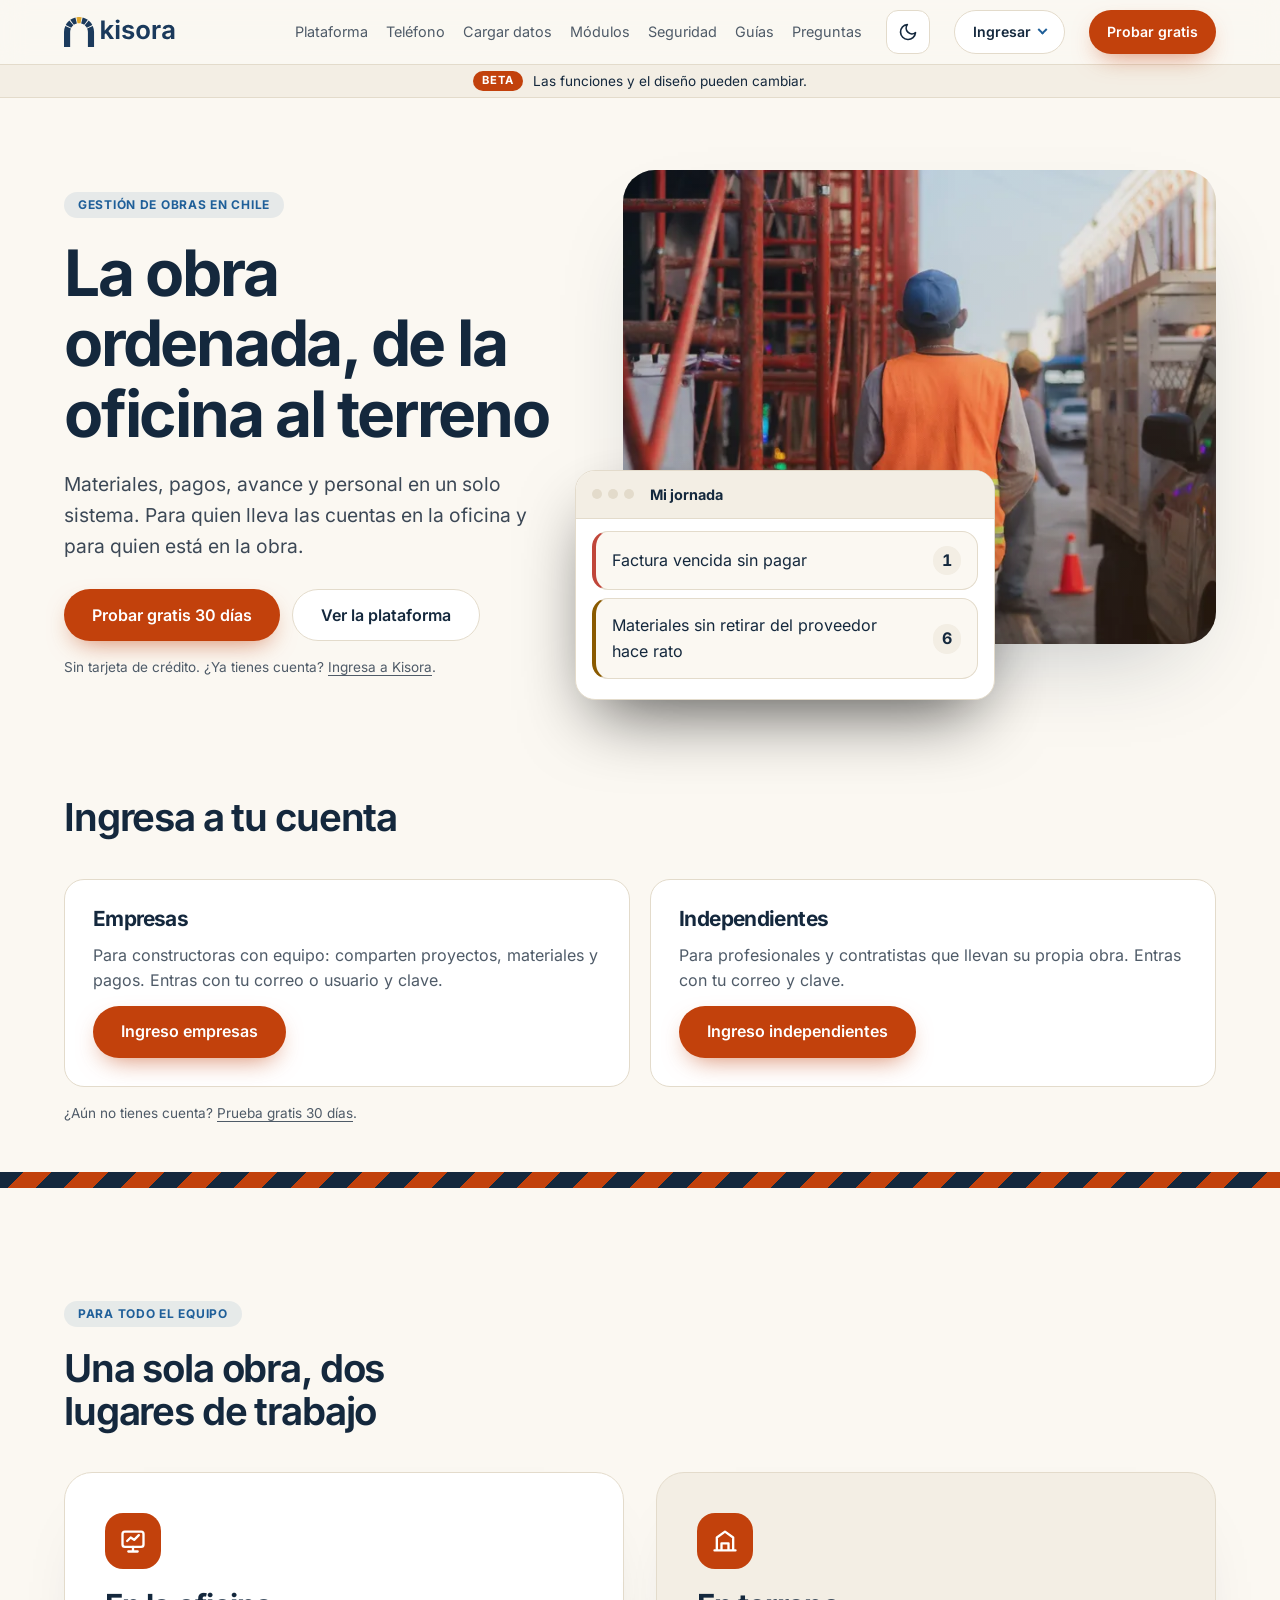
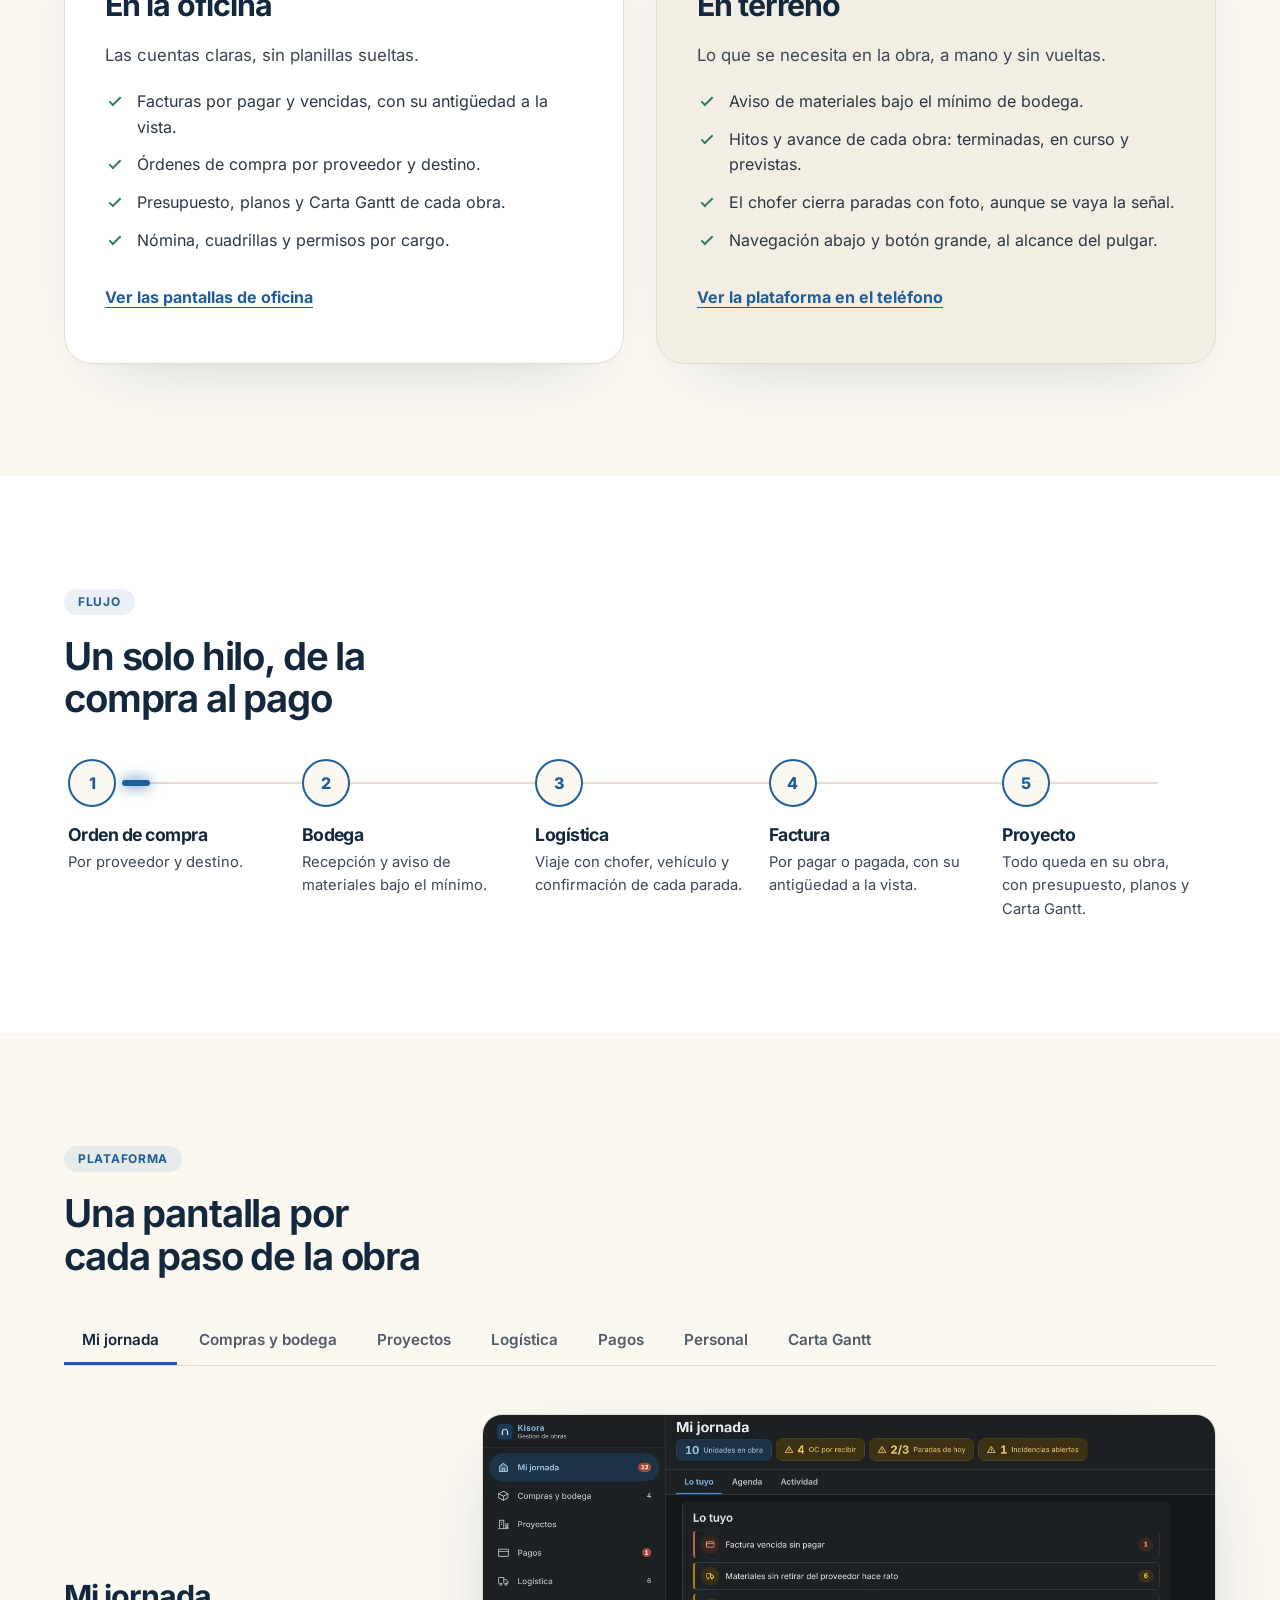
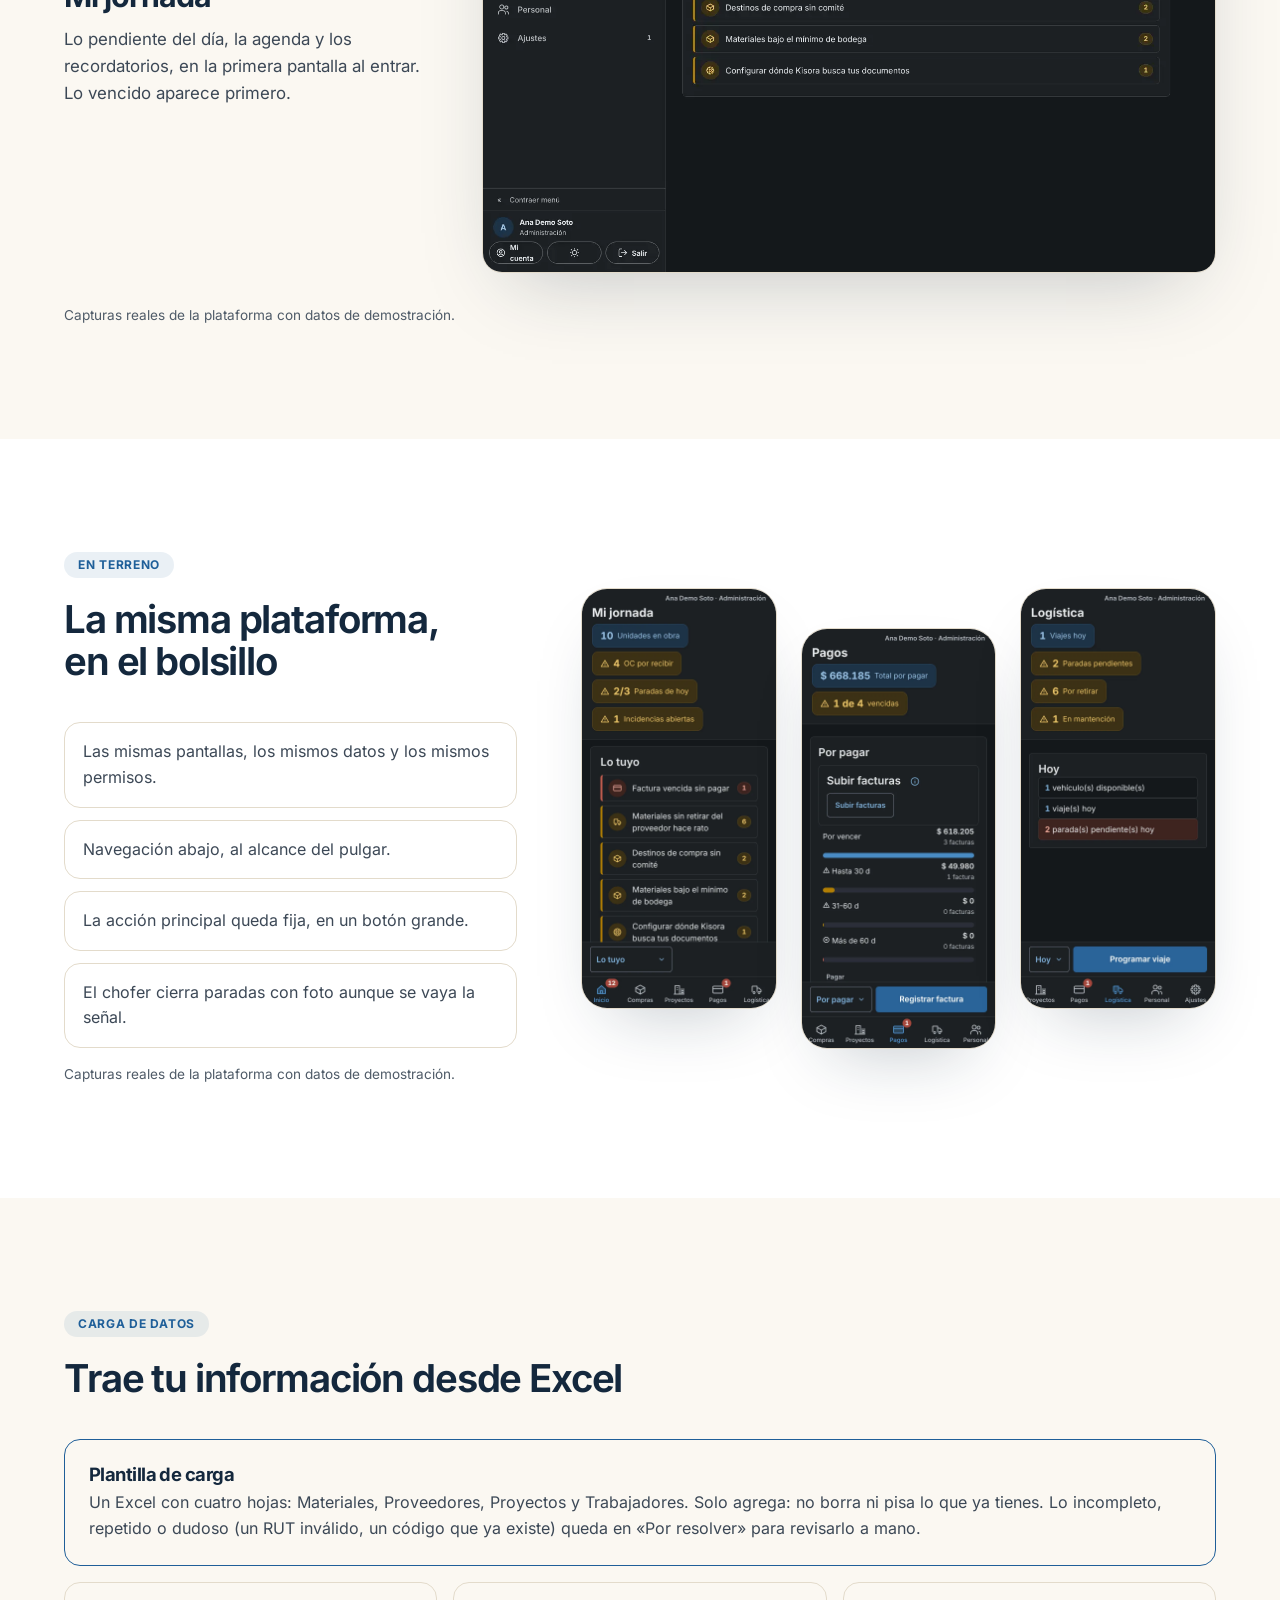
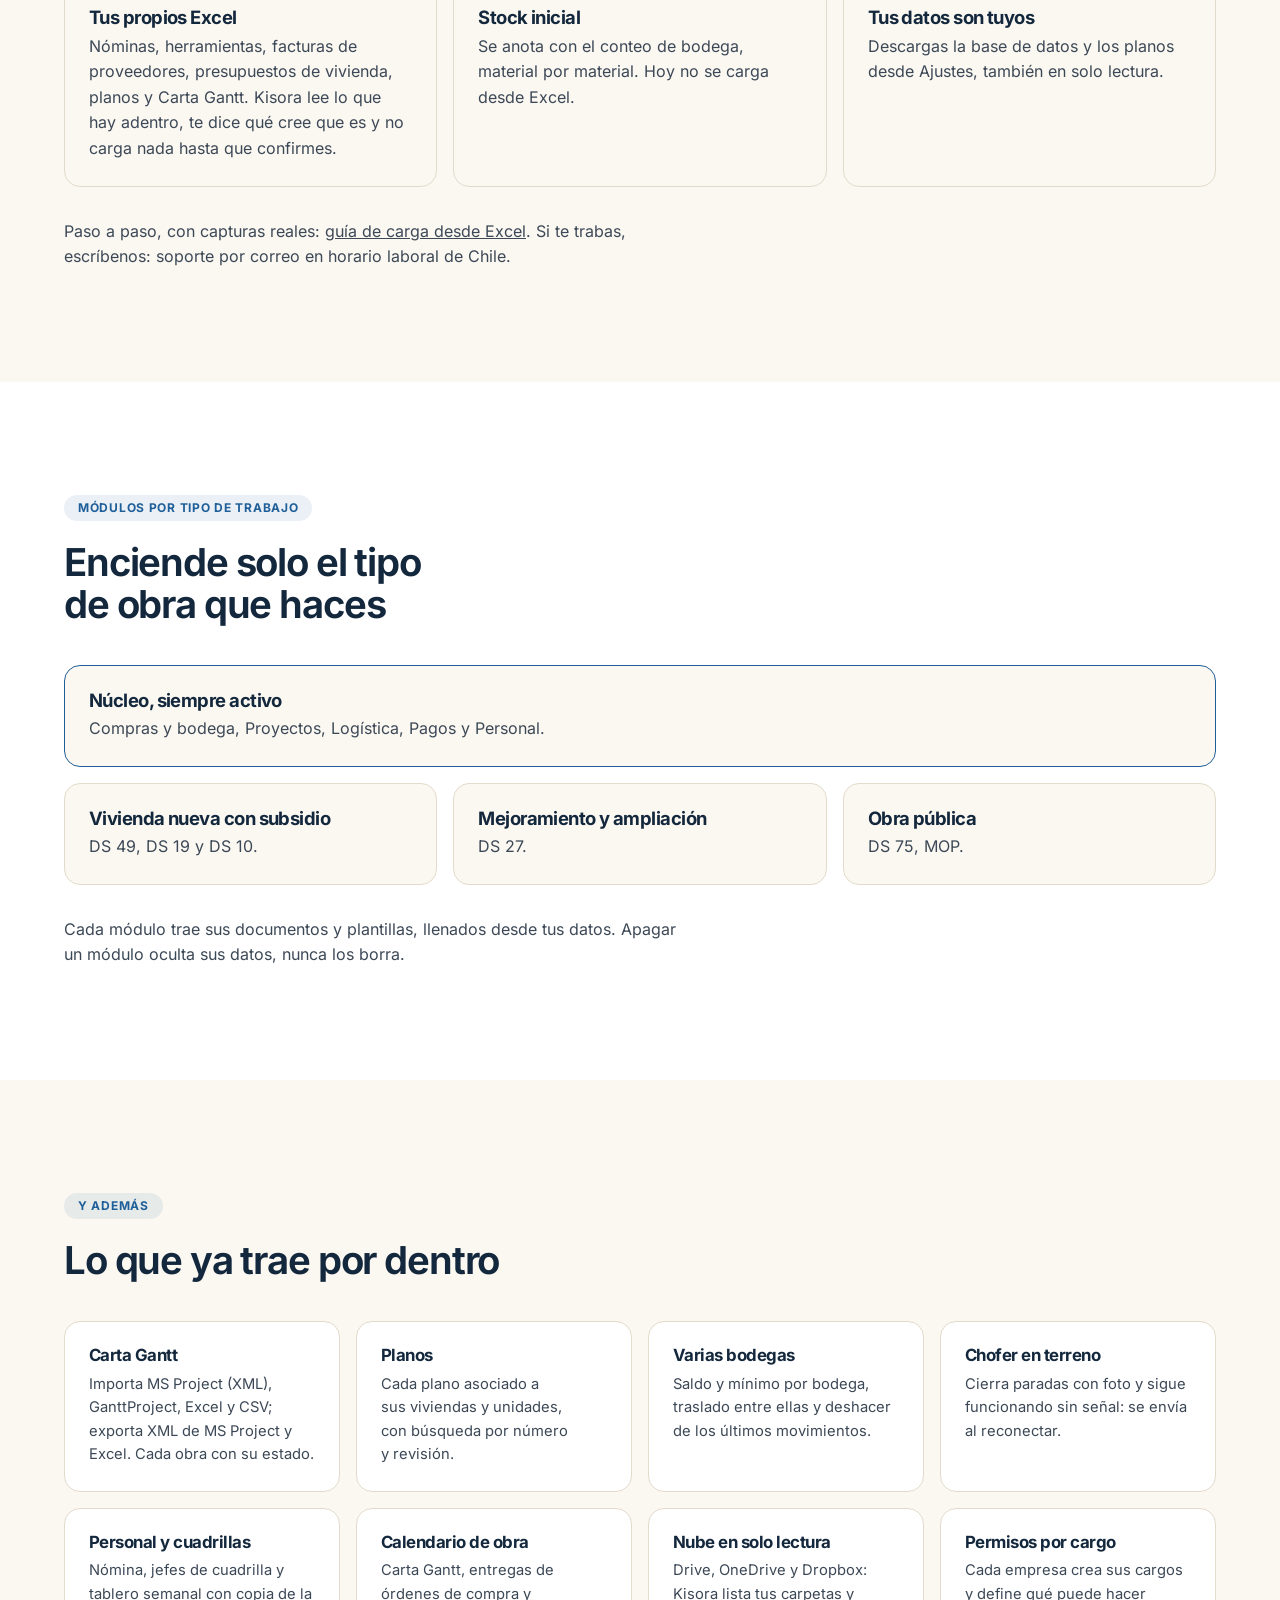
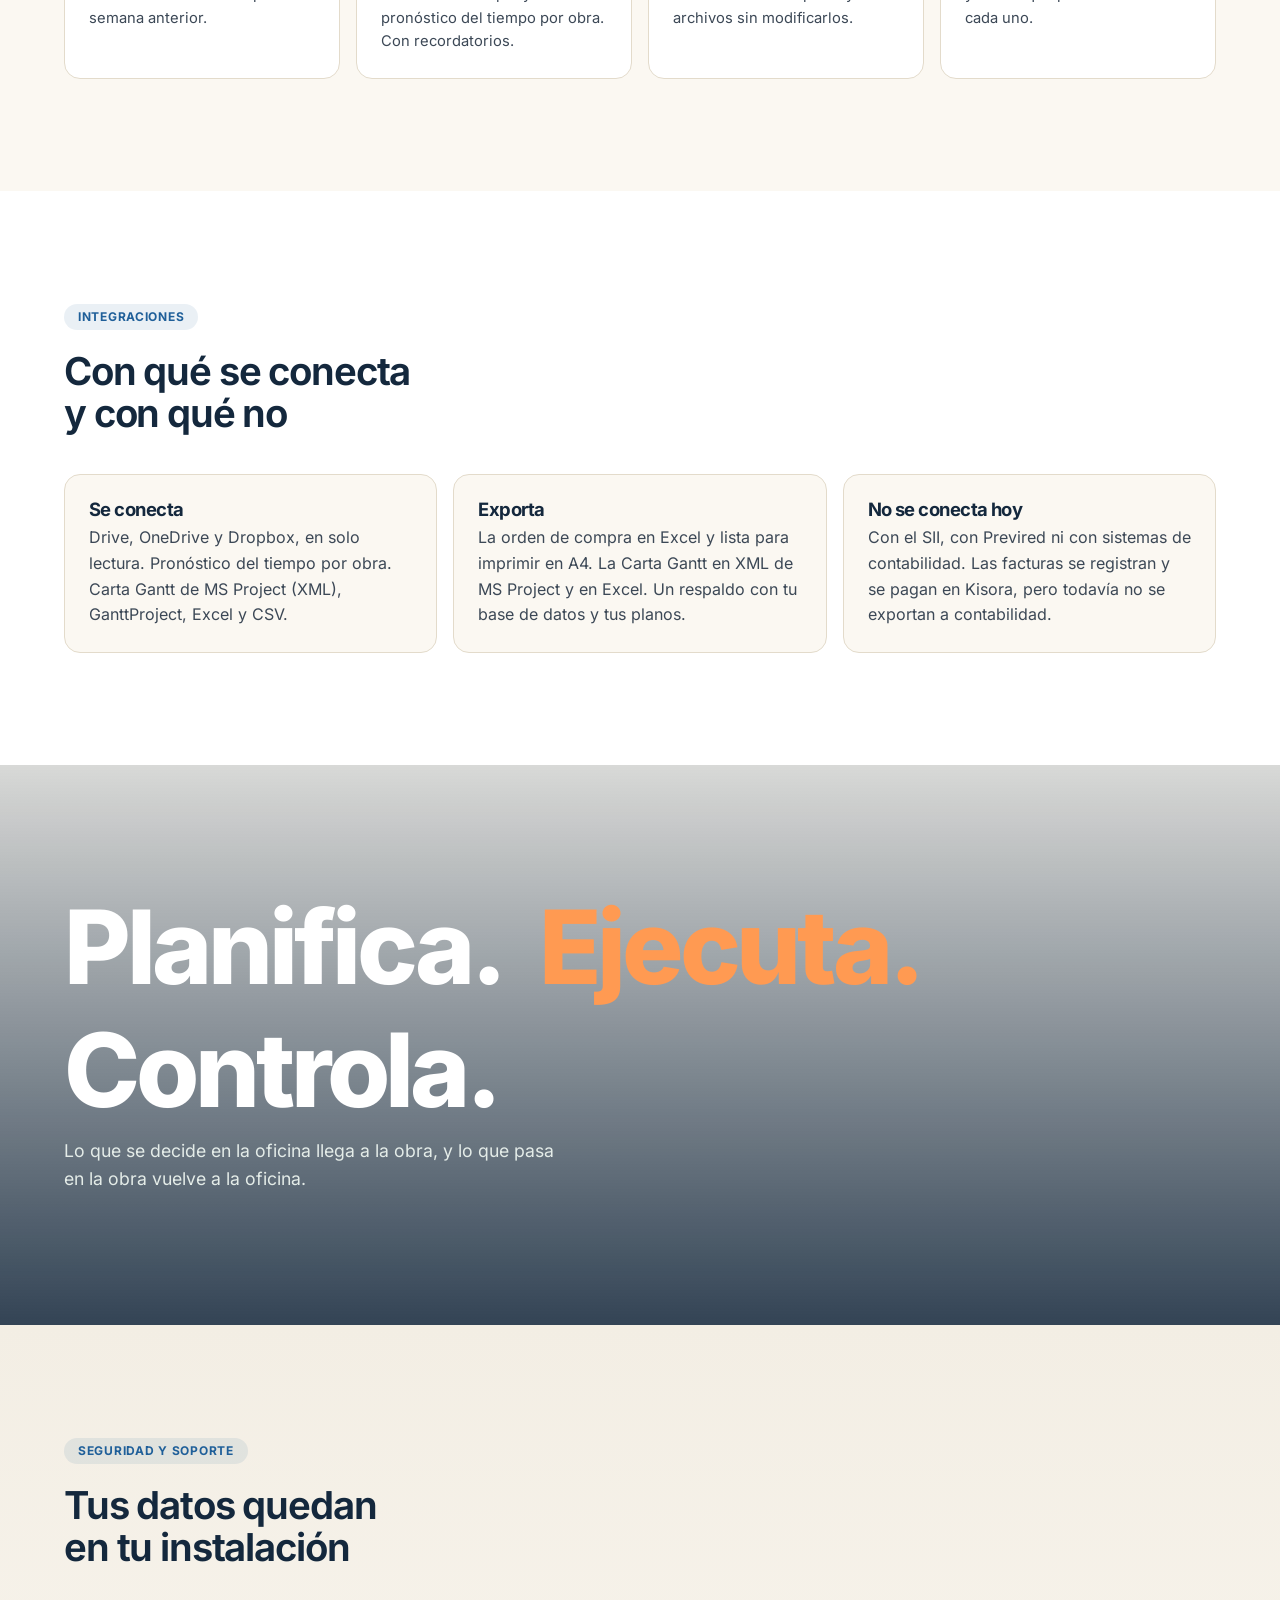
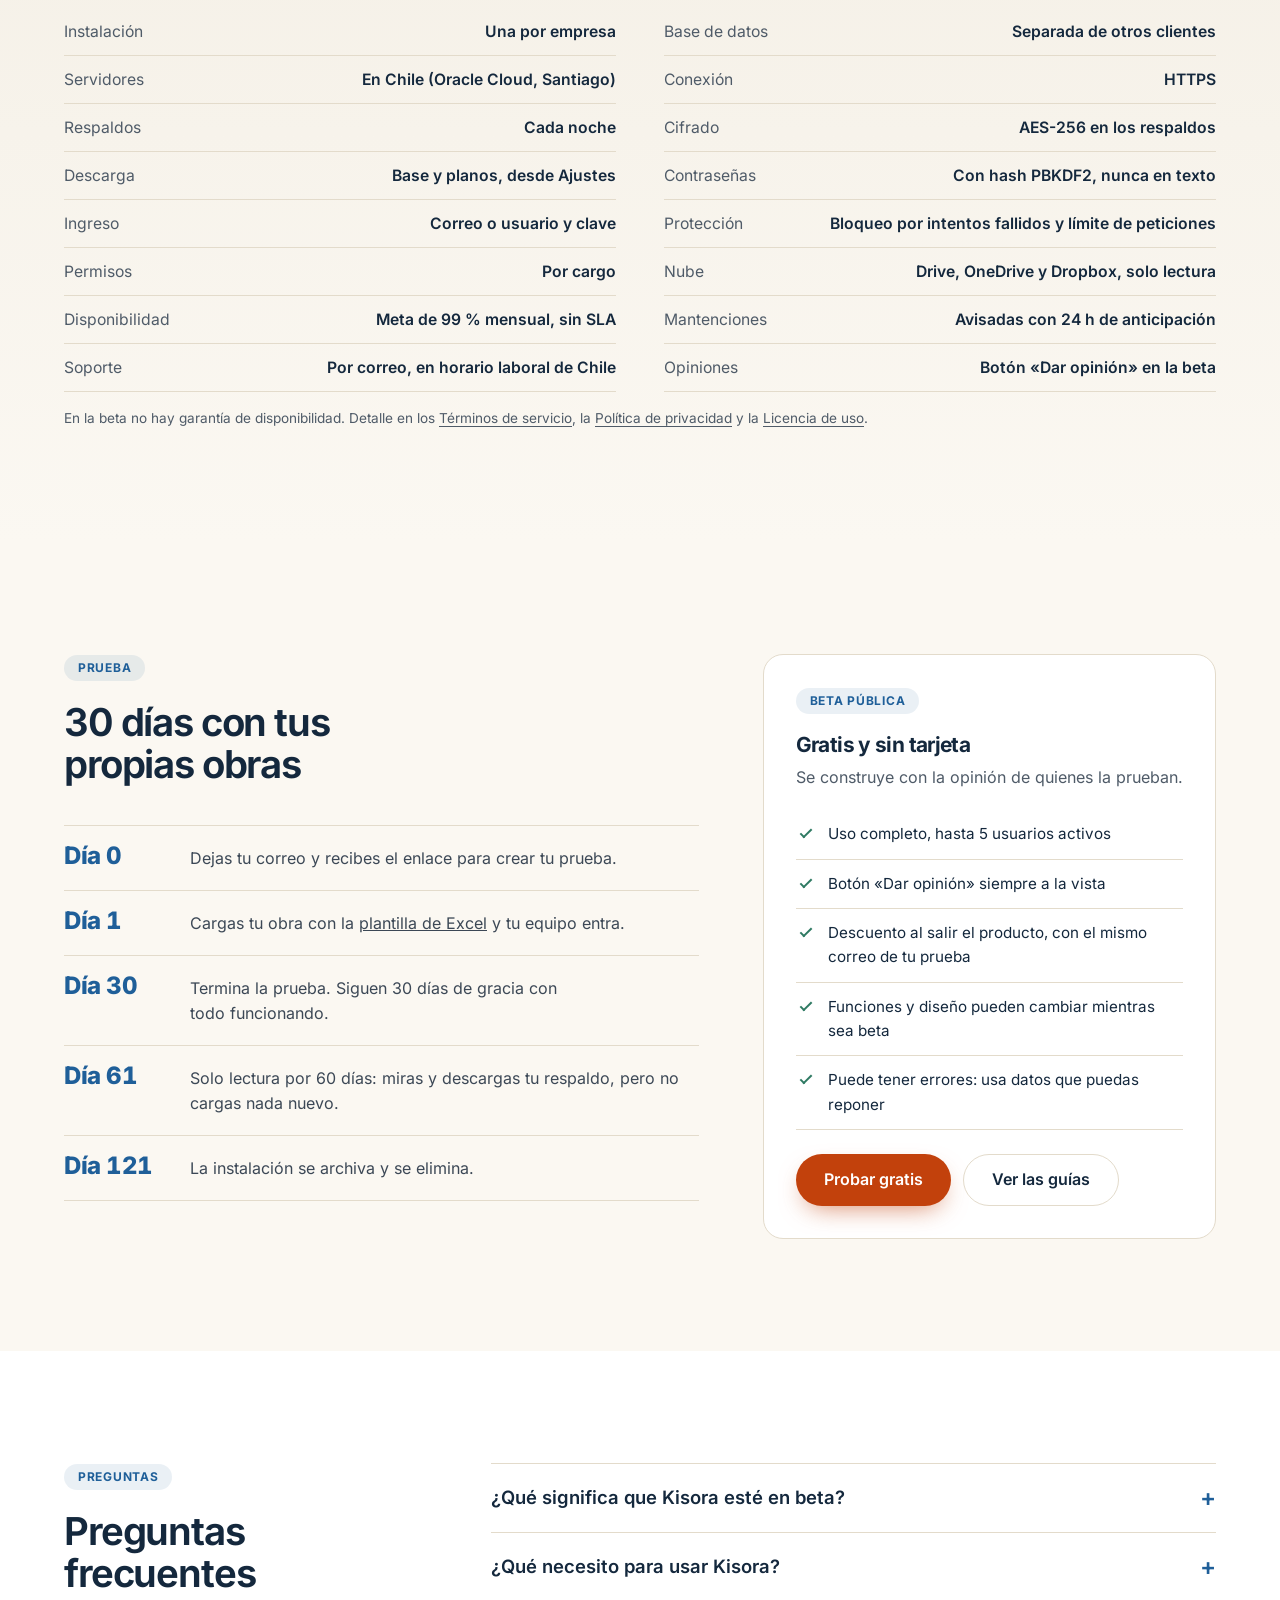
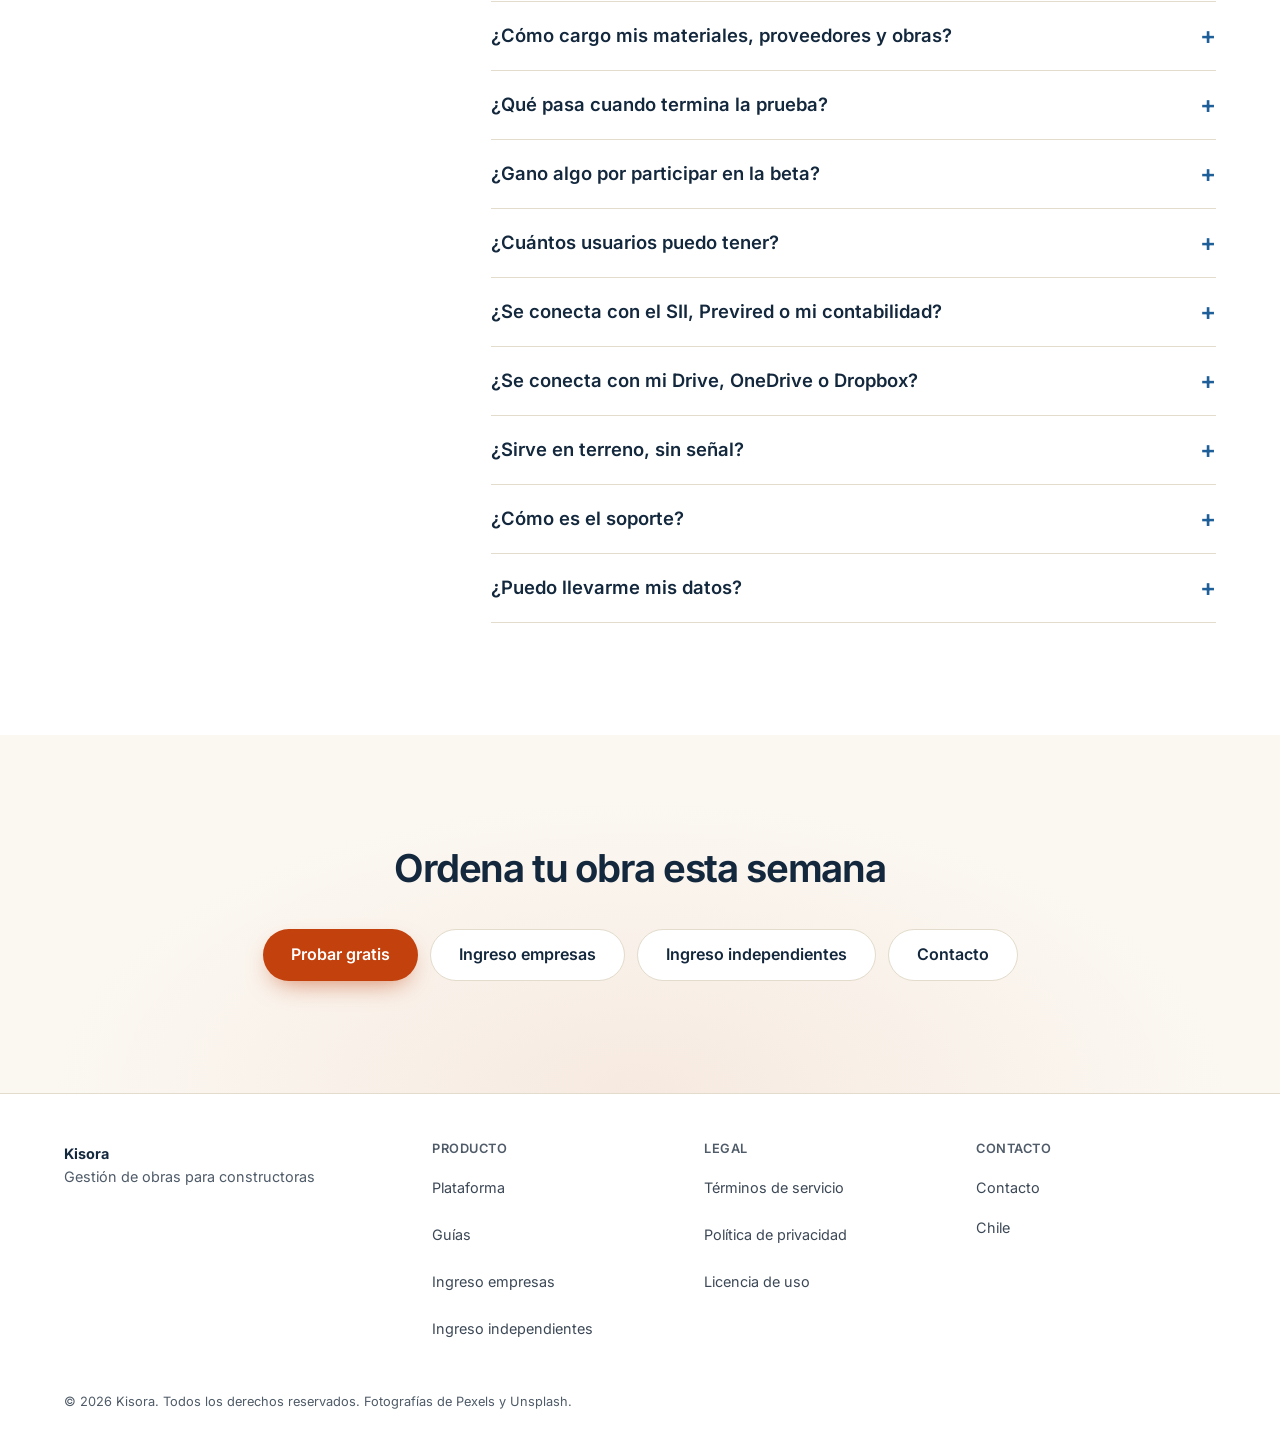
==== index.html @ 74c4a70d "Landing: beta de 30 días, aviso de beta y sin planes ni pago - Prueba de 14 a 30 días en inicio, guí" ====
<!DOCTYPE html>
<html lang="es-CL" data-def="claro">
<head>
<meta charset="utf-8">
<meta name="viewport" content="width=device-width, initial-scale=1">
<title>Kisora: gestión de obras para constructoras de Chile</title>
<meta name="description" content="Plataforma de gestión de obras para constructoras chilenas. Compras, bodega, proyectos, logística y pagos en un solo lugar.">
<link rel="canonical" href="https://kisora.cl/">
<meta name="theme-color" content="#F7F6F3">
<meta http-equiv="Content-Security-Policy" content="default-src 'self'; img-src 'self' data:; connect-src 'self' https://alta.kisora.cl; object-src 'none'; base-uri 'self'; form-action 'self'">
<meta property="og:type" content="website">
<meta property="og:locale" content="es_CL">
<meta property="og:site_name" content="Kisora">
<meta property="og:title" content="Kisora: gestión de obras para constructoras">
<meta property="og:description" content="Compras, bodega, proyectos, logística y pagos en un solo lugar.">
<meta property="og:url" content="https://kisora.cl/">
<meta property="og:image" content="https://kisora.cl/img/og.png">
<meta name="twitter:card" content="summary_large_image">
<link rel="icon" href="/img/logo.svg" type="image/svg+xml">
<link rel="manifest" href="/manifest.webmanifest">
<link rel="apple-touch-icon" href="/img/icon-512.png">
<link rel="stylesheet" href="/css/landing.css">
<link rel="stylesheet" href="/css/inicio.css">
<link rel="stylesheet" href="/css/nuevo.css">
<link rel="stylesheet" href="/css/paleta.css">
<script type="application/ld+json">
{"@context":"https://schema.org","@graph":[
{"@type":"Organization","name":"Kisora","url":"https://kisora.cl/","logo":"https://kisora.cl/img/icon-512.png","areaServed":"CL"},
{"@type":"SoftwareApplication","name":"Kisora","applicationCategory":"BusinessApplication","operatingSystem":"Web","inLanguage":"es-CL","url":"https://kisora.cl/","description":"Gestión de obras para constructoras: compras, bodega, proyectos, logística, pagos y personal."}
]}
</script>
<script src="/js/tema.js"></script>
<script src="/js/inicio.js" defer></script>
</head>
<body>
<a class="saltar" href="#contenido">Saltar al contenido</a>

<header class="mast">
  <div class="c">
    <a class="marca" href="/" aria-label="Kisora, inicio"><img class="solo-osc" src="/img/logo-horizontal-reverso.svg" width="112" height="30" alt="Kisora"><img class="solo-cla" src="/img/logo-horizontal.svg" width="112" height="30" alt=""></a>
    <nav aria-label="Principal"><a href="#plataforma">Plataforma</a><a href="#movil">Teléfono</a><a href="#carga">Cargar datos</a><a href="#modulos">Módulos</a><a href="#datos">Seguridad</a><a href="/guias/">Guías</a><a href="#faq">Preguntas</a></nav>
    <details class="ing"><summary class="btn s">Ingresar</summary>
      <div class="ing-m"><button type="button" class="ing-x" aria-label="Cerrar menú">×</button><a href="https://clientes.kisora.cl/empresas"><strong>Ingreso empresas</strong><span>Constructoras con equipo</span></a><a href="https://clientes.kisora.cl/individual"><strong>Ingreso independientes</strong><span>Profesionales que llevan su propia obra</span></a></div>
    </details>
    <a class="btn p s" href="/probar.html">Probar gratis</a>
  </div>
</header>
<div class="aviso-beta" role="note"><span class="aviso-tag">Beta</span><span>Las funciones y el diseño pueden cambiar.</span></div>

<main id="contenido">

<section class="k-hero">
  <div class="c k-hg">
    <div class="k-in">
      <span class="tag">Gestión de obras en Chile</span>
      <h1>La obra ordenada, de la oficina al terreno</h1>
      <p class="lead">Materiales, pagos, avance y personal en un solo sistema. Para quien lleva las cuentas en la oficina y para quien está en la obra.</p>
      <div class="acc">
        <a class="btn p" href="/probar.html">Probar gratis 30 días</a>
        <a class="btn" href="#plataforma">Ver la plataforma</a>
      </div>
      <p class="nota">Sin tarjeta de crédito. ¿Ya tienes cuenta? <a href="#ingreso">Ingresa a Kisora</a>.</p>
    </div>
    <div class="k-vis k-in"><figure class="k-ph"><img class="solo-cla" src="/img/hero-claro.webp" srcset="/img/hero-claro-800.webp 800w, /img/hero-claro.webp 1600w" sizes="(max-width:60rem) 100vw, 640px" width="1600" height="1067" alt="Obrero con chaleco naranja junto a un andamio, en una calle de la ciudad"><img class="solo-osc" src="/img/hero-oscuro.webp" srcset="/img/hero-oscuro-800.webp 800w, /img/hero-oscuro.webp 1600w" sizes="(max-width:60rem) 100vw, 640px" width="1600" height="1067" alt="Grúas de construcción contra el cielo del atardecer"></figure><div class="k-app" role="img" aria-label="Pantalla Mi jornada de Kisora: una factura vencida sin pagar, materiales sin retirar del proveedor, destinos de compra sin comité y materiales bajo el mínimo de bodega">
      <div class="k-bar"><i></i><i></i><i></i><b>Mi jornada</b></div>
      <div class="k-chips"><span class="k-chip"><b>10</b> Unidades en obra</span><span class="k-chip w"><b>4</b> OC por recibir</span><span class="k-chip w"><b>2/3</b> Paradas de hoy</span></div>
      <ul class="k-lista">
        <li class="r"><span>Factura vencida sin pagar</span><b>1</b></li>
        <li><span>Materiales sin retirar del proveedor hace rato</span><b>6</b></li>
        <li><span>Destinos de compra sin comité</span><b>2</b></li>
        <li><span>Materiales bajo el mínimo de bodega</span><b>2</b></li>
      </ul>
    </div></div>
  </div>
</section>

<section class="ingreso k-sec" id="ingreso" aria-labelledby="ing-t">
  <div class="c">
    <h2 id="ing-t">Ingresa a tu cuenta</h2>
    <div class="ing-g">
      <div class="ing-c"><h3>Empresas</h3><p>Para constructoras con equipo: comparten proyectos, materiales y pagos. Entras con tu correo o usuario y clave.</p><a class="btn p" href="https://clientes.kisora.cl/empresas">Ingreso empresas</a></div>
      <div class="ing-c"><h3>Independientes</h3><p>Para profesionales y contratistas que llevan su propia obra. Entras con tu correo y clave.</p><a class="btn p" href="https://clientes.kisora.cl/individual">Ingreso independientes</a></div>
    </div>
    <p class="nota">¿Aún no tienes cuenta? <a href="/probar.html">Prueba gratis 30 días</a>.</p>
  </div>
</section>
<div class="k-hz" aria-hidden="true"></div>

<section id="dos" class="k-sec">
  <div class="c">
    <span class="tag">Para todo el equipo</span>
    <h2>Una sola obra, dos lugares de trabajo</h2>
    <div class="k-dos">
      <article class="k-lug">
        <span class="k-ico"><svg viewBox="0 0 24 24" fill="none" stroke="currentColor" stroke-width="2" stroke-linecap="round" stroke-linejoin="round" aria-hidden="true"><rect x="3" y="4" width="18" height="13" rx="2"/><path d="M8 21h8M12 17v4M7 12l3-3 3 2 4-4"/></svg></span>
        <h3>En la oficina</h3>
        <p class="k-q">Las cuentas claras, sin planillas sueltas.</p>
        <ul>
          <li>Facturas por pagar y vencidas, con su antigüedad a la vista.</li>
          <li>Órdenes de compra por proveedor y destino.</li>
          <li>Presupuesto, planos y Carta Gantt de cada obra.</li>
          <li>Nómina, cuadrillas y permisos por cargo.</li>
        </ul>
        <a class="k-ir" href="#plataforma">Ver las pantallas de oficina</a>
      </article>
      <article class="k-lug t">
        <span class="k-ico"><svg viewBox="0 0 24 24" fill="none" stroke="currentColor" stroke-width="2" stroke-linecap="round" stroke-linejoin="round" aria-hidden="true"><path d="M3 20h18M5 20V9l7-5 7 5v11M9 20v-6h6v6"/></svg></span>
        <h3>En terreno</h3>
        <p class="k-q">Lo que se necesita en la obra, a mano y sin vueltas.</p>
        <ul>
          <li>Aviso de materiales bajo el mínimo de bodega.</li>
          <li>Hitos y avance de cada obra: terminadas, en curso y previstas.</li>
          <li>El chofer cierra paradas con foto, aunque se vaya la señal.</li>
          <li>Navegación abajo y botón grande, al alcance del pulgar.</li>
        </ul>
        <a class="k-ir" href="#movil">Ver la plataforma en el teléfono</a>
      </article>
    </div>
  </div>
</section>

<section id="flujo" class="k-sec k-alt">
  <div class="c">
    <span class="tag">Flujo</span>
    <h2>Un solo hilo, de la compra al pago</h2>
    <ol class="k-flujo">
      <li><a href="#plataforma" data-ir="compras"><span class="k-nd">1</span><h3>Orden de compra</h3><p>Por proveedor y destino.</p></a></li>
      <li><a href="#plataforma" data-ir="compras"><span class="k-nd">2</span><h3>Bodega</h3><p>Recepción y aviso de materiales bajo el mínimo.</p></a></li>
      <li><a href="#plataforma" data-ir="logistica"><span class="k-nd">3</span><h3>Logística</h3><p>Viaje con chofer, vehículo y confirmación de cada parada.</p></a></li>
      <li><a href="#plataforma" data-ir="pagos"><span class="k-nd">4</span><h3>Factura</h3><p>Por pagar o pagada, con su antigüedad a la vista.</p></a></li>
      <li><a href="#plataforma" data-ir="proyectos"><span class="k-nd">5</span><h3>Proyecto</h3><p>Todo queda en su obra, con presupuesto, planos y Carta Gantt.</p></a></li>
    </ol>
  </div>
</section>

<section id="plataforma" class="k-sec">
  <div class="c">
    <span class="tag">Plataforma</span>
    <h2>Una pantalla por cada paso de la obra</h2>
    <div class="k-tabs" role="tablist" aria-label="Pantallas de Kisora"><button type="button" role="tab" id="t-jornada" aria-controls="p-jornada" aria-selected="true" tabindex="0">Mi jornada</button><button type="button" role="tab" id="t-compras" aria-controls="p-compras" aria-selected="false" tabindex="-1">Compras y bodega</button><button type="button" role="tab" id="t-proyectos" aria-controls="p-proyectos" aria-selected="false" tabindex="-1">Proyectos</button><button type="button" role="tab" id="t-logistica" aria-controls="p-logistica" aria-selected="false" tabindex="-1">Logística</button><button type="button" role="tab" id="t-pagos" aria-controls="p-pagos" aria-selected="false" tabindex="-1">Pagos</button><button type="button" role="tab" id="t-personal" aria-controls="p-personal" aria-selected="false" tabindex="-1">Personal</button><button type="button" role="tab" id="t-gantt" aria-controls="p-gantt" aria-selected="false" tabindex="-1">Carta Gantt</button></div>
    <div class="k-panels"><div class="k-panel" role="tabpanel" id="p-jornada" aria-labelledby="t-jornada"><div class="k-ptxt"><h3>Mi jornada</h3><p>Lo pendiente del día, la agenda y los recordatorios, en la primera pantalla al entrar. Lo vencido aparece primero.</p></div><div class="win"><img class="solo-osc" src="/img/app-jornada-claro.webp" width="1440" height="900" loading="lazy" alt="Mi jornada con lo pendiente y la agenda del día"><img class="solo-cla" src="/img/app-jornada-oscuro.webp" width="1440" height="900" loading="lazy" alt=""></div></div><div class="k-panel" role="tabpanel" id="p-compras" aria-labelledby="t-compras"><div class="k-ptxt"><h3>Compras y bodega</h3><p>Órdenes de compra por proveedor y destino, recepción y aviso de materiales bajo el mínimo. Varias bodegas, con traslado entre ellas.</p></div><div class="win"><img class="solo-osc" src="/img/app-compras-claro.webp" width="1440" height="900" loading="lazy" alt="Órdenes de compra y materiales bajo el mínimo"><img class="solo-cla" src="/img/app-compras-oscuro.webp" width="1440" height="900" loading="lazy" alt=""></div></div><div class="k-panel" role="tabpanel" id="p-proyectos" aria-labelledby="t-proyectos"><div class="k-ptxt"><h3>Proyectos</h3><p>Cada obra con sus unidades, presupuesto y planos, en una lista por estado: en ejecución, terminadas y por destinar.</p></div><div class="win"><img class="solo-osc" src="/img/app-proyectos-claro.webp" width="1440" height="900" loading="lazy" alt="Proyectos con avance y Carta Gantt"><img class="solo-cla" src="/img/app-proyectos-oscuro.webp" width="1440" height="900" loading="lazy" alt=""></div></div><div class="k-panel" role="tabpanel" id="p-logistica" aria-labelledby="t-logistica"><div class="k-ptxt"><h3>Logística</h3><p>Viajes con chofer y vehículo, y confirmación de cada parada. El chofer cierra con foto, también sin señal.</p></div><div class="win"><img class="solo-osc" src="/img/app-logistica-claro.webp" width="1440" height="900" loading="lazy" alt="Ruta de reparto y viajes de hoy"><img class="solo-cla" src="/img/app-logistica-oscuro.webp" width="1440" height="900" loading="lazy" alt=""></div></div><div class="k-panel" role="tabpanel" id="p-pagos" aria-labelledby="t-pagos"><div class="k-ptxt"><h3>Pagos</h3><p>Facturas por pagar y pagadas, con su antigüedad a la vista.</p></div><div class="win"><img class="solo-osc" src="/img/app-pagos-claro.webp" width="1440" height="900" loading="lazy" alt="Facturas por pagar, vencidas y antigüedad"><img class="solo-cla" src="/img/app-pagos-oscuro.webp" width="1440" height="900" loading="lazy" alt=""></div></div><div class="k-panel" role="tabpanel" id="p-personal" aria-labelledby="t-personal"><div class="k-ptxt"><h3>Personal</h3><p>Nómina, cuadrillas con su jefe y un tablero semanal que se copia de una semana a otra.</p></div><div class="win"><img class="solo-osc" src="/img/app-personal-claro.webp" width="1440" height="900" loading="lazy" alt="Cuadrillas y tablero semanal de asignación"><img class="solo-cla" src="/img/app-personal-oscuro.webp" width="1440" height="900" loading="lazy" alt=""></div></div><div class="k-panel" role="tabpanel" id="p-gantt" aria-labelledby="t-gantt"><div class="k-ptxt"><h3>Carta Gantt</h3><p>Vistas de día, semana y mes, con línea base. Importa MS Project (XML), GanttProject, Excel y CSV; exporta XML de MS Project y Excel.</p></div><div class="win"><img class="solo-osc" src="/img/app-gantt-claro.webp" width="1440" height="900" loading="lazy" alt="Carta Gantt en vista mensual, con tareas terminadas, en curso y previstas"><img class="solo-cla" src="/img/app-gantt-oscuro.webp" width="1440" height="900" loading="lazy" alt=""></div></div></div>
    <p class="sub">Capturas reales de la plataforma con datos de demostración.</p>
  </div>
</section>

<section id="movil" class="k-sec k-alt">
  <div class="c k-mv">
    <div>
      <span class="tag">En terreno</span>
      <h2>La misma plataforma, en el bolsillo</h2>
      <ul class="k-lis">
        <li>Las mismas pantallas, los mismos datos y los mismos permisos.</li>
        <li>Navegación abajo, al alcance del pulgar.</li>
        <li>La acción principal queda fija, en un botón grande.</li>
        <li>El chofer cierra paradas con foto aunque se vaya la señal.</li>
      </ul>
      <p class="sub">Capturas reales de la plataforma con datos de demostración.</p>
    </div>
    <div class="k-tels">
      <div class="k-tel"><img class="solo-cla" src="/img/movil-jornada.webp" width="780" height="1688" loading="lazy" alt="Mi jornada en el teléfono, con lo pendiente y la navegación inferior"><img class="solo-osc" src="/img/movil-jornada-claro.webp" width="780" height="1688" loading="lazy" alt=""></div>
      <div class="k-tel"><img class="solo-cla" src="/img/movil-pagos.webp" width="780" height="1688" loading="lazy" alt="Pagos en el teléfono, con total por pagar y antigüedad"><img class="solo-osc" src="/img/movil-pagos-claro.webp" width="780" height="1688" loading="lazy" alt=""></div>
      <div class="k-tel"><img class="solo-cla" src="/img/movil-logistica.webp" width="780" height="1688" loading="lazy" alt="Logística en el teléfono, con viajes y paradas de hoy"><img class="solo-osc" src="/img/movil-logistica-claro.webp" width="780" height="1688" loading="lazy" alt=""></div>
    </div>
  </div>
</section>

<section id="carga" class="k-sec">
  <div class="c">
    <span class="tag">Carga de datos</span>
    <h2>Trae tu información desde Excel</h2>
    <div class="k-mod">
      <div class="k-core"><h3>Plantilla de carga</h3><p>Un Excel con cuatro hojas: Materiales, Proveedores, Proyectos y Trabajadores. Solo agrega: no borra ni pisa lo que ya tienes. Lo incompleto, repetido o dudoso (un RUT inválido, un código que ya existe) queda en «Por resolver» para revisarlo a mano.</p></div>
      <div class="k-m"><h3>Tus propios Excel</h3><p>Nóminas, herramientas, facturas de proveedores, presupuestos de vivienda, planos y Carta Gantt. Kisora lee lo que hay adentro, te dice qué cree que es y no carga nada hasta que confirmes.</p></div>
      <div class="k-m"><h3>Stock inicial</h3><p>Se anota con el conteo de bodega, material por material. Hoy no se carga desde Excel.</p></div>
      <div class="k-m"><h3>Tus datos son tuyos</h3><p>Descargas la base de datos y los planos desde Ajustes, también en solo lectura.</p></div>
    </div>
    <p class="k-p">Paso a paso, con capturas reales: <a href="/guias/#carga">guía de carga desde Excel</a>. Si te trabas, escríbenos: soporte por correo en horario laboral de Chile.</p>
  </div>
</section>

<section id="modulos" class="k-sec k-alt">
  <div class="c">
    <span class="tag">Módulos por tipo de trabajo</span>
    <h2>Enciende solo el tipo de obra que haces</h2>
    <div class="k-mod">
      <div class="k-core"><h3>Núcleo, siempre activo</h3><p>Compras y bodega, Proyectos, Logística, Pagos y Personal.</p></div>
      <div class="k-m"><h3>Vivienda nueva con subsidio</h3><p>DS 49, DS 19 y DS 10.</p></div>
      <div class="k-m"><h3>Mejoramiento y ampliación</h3><p>DS 27.</p></div>
      <div class="k-m"><h3>Obra pública</h3><p>DS 75, MOP.</p></div>
    </div>
    <p class="k-p">Cada módulo trae sus documentos y plantillas, llenados desde tus datos. Apagar un módulo oculta sus datos, nunca los borra.</p>
  </div>
</section>

<section id="funciones" class="k-sec">
  <div class="c">
    <span class="tag">Y además</span>
    <h2>Lo que ya trae por dentro</h2>
    <div class="k-fns">
      <div class="fn"><h3>Carta Gantt</h3><p>Importa MS Project (XML), GanttProject, Excel y CSV; exporta XML de MS Project y Excel. Cada obra con su estado.</p></div>
      <div class="fn"><h3>Planos</h3><p>Cada plano asociado a sus viviendas y unidades, con búsqueda por número y revisión.</p></div>
      <div class="fn"><h3>Varias bodegas</h3><p>Saldo y mínimo por bodega, traslado entre ellas y deshacer de los últimos movimientos.</p></div>
      <div class="fn"><h3>Chofer en terreno</h3><p>Cierra paradas con foto y sigue funcionando sin señal: se envía al reconectar.</p></div>
      <div class="fn"><h3>Personal y cuadrillas</h3><p>Nómina, jefes de cuadrilla y tablero semanal con copia de la semana anterior.</p></div>
      <div class="fn"><h3>Calendario de obra</h3><p>Carta Gantt, entregas de órdenes de compra y pronóstico del tiempo por obra. Con recordatorios.</p></div>
      <div class="fn"><h3>Nube en solo lectura</h3><p>Drive, OneDrive y Dropbox: Kisora lista tus carpetas y archivos sin modificarlos.</p></div>
      <div class="fn"><h3>Permisos por cargo</h3><p>Cada empresa crea sus cargos y define qué puede hacer cada uno.</p></div>
    </div>
  </div>
</section>

<section id="integraciones" class="k-sec k-alt">
  <div class="c">
    <span class="tag">Integraciones</span>
    <h2>Con qué se conecta y con qué no</h2>
    <div class="k-mod">
      <div class="k-m"><h3>Se conecta</h3><p>Drive, OneDrive y Dropbox, en solo lectura. Pronóstico del tiempo por obra. Carta Gantt de MS Project (XML), GanttProject, Excel y CSV.</p></div>
      <div class="k-m"><h3>Exporta</h3><p>La orden de compra en Excel y lista para imprimir en A4. La Carta Gantt en XML de MS Project y en Excel. Un respaldo con tu base de datos y tus planos.</p></div>
      <div class="k-m"><h3>No se conecta hoy</h3><p>Con el SII, con Previred ni con sistemas de contabilidad. Las facturas se registran y se pagan en Kisora, pero todavía no se exportan a contabilidad.</p></div>
    </div>
  </div>
</section>

<section id="terreno" class="k-band">
  <img src="/img/equipo.webp" srcset="/img/equipo-800.webp 800w, /img/equipo.webp 1600w" sizes="100vw" width="1600" height="1067" loading="lazy" alt="Equipo de obra revisando el avance en terreno">
  <div class="c"><p class="k-big"><span>Planifica.</span> <span>Ejecuta.</span> <span>Controla.</span></p><p class="k-sub">Lo que se decide en la oficina llega a la obra, y lo que pasa en la obra vuelve a la oficina.</p></div>
</section>

<section class="datos k-sec" id="datos">
  <div class="c">
    <span class="tag">Seguridad y soporte</span>
    <h2>Tus datos quedan en tu instalación</h2>
    <dl class="conf">
      <div><dt>Instalación</dt><dd>Una por empresa</dd></div>
      <div><dt>Base de datos</dt><dd>Separada de otros clientes</dd></div>
      <div><dt>Servidores</dt><dd>En Chile (Oracle Cloud, Santiago)</dd></div>
      <div><dt>Conexión</dt><dd>HTTPS</dd></div>
      <div><dt>Respaldos</dt><dd>Cada noche</dd></div>
      <div><dt>Cifrado</dt><dd>AES-256 en los respaldos</dd></div>
      <div><dt>Descarga</dt><dd>Base y planos, desde Ajustes</dd></div>
      <div><dt>Contraseñas</dt><dd>Con hash PBKDF2, nunca en texto</dd></div>
      <div><dt>Ingreso</dt><dd>Correo o usuario y clave</dd></div>
      <div><dt>Protección</dt><dd>Bloqueo por intentos fallidos y límite de peticiones</dd></div>
      <div><dt>Permisos</dt><dd>Por cargo</dd></div>
      <div><dt>Nube</dt><dd>Drive, OneDrive y Dropbox, solo lectura</dd></div>
      <div><dt>Disponibilidad</dt><dd>Meta de 99 % mensual, sin SLA</dd></div>
      <div><dt>Mantenciones</dt><dd>Avisadas con 24 h de anticipación</dd></div>
      <div><dt>Soporte</dt><dd>Por correo, en horario laboral de Chile</dd></div>
      <div><dt>Opiniones</dt><dd>Botón «Dar opinión» en la beta</dd></div>
    </dl>
    <p class="nota">En la beta no hay garantía de disponibilidad. Detalle en los <a href="/legal/terminos.html">Términos de servicio</a>, la <a href="/legal/privacidad.html">Política de privacidad</a> y la <a href="/legal/licencia.html">Licencia de uso</a>.</p>
  </div>
</section>

<section id="precios" class="k-sec">
  <div class="c k-pr">
    <div>
      <span class="tag">Prueba</span>
      <h2>30 días con tus propias obras</h2>
      <ol class="k-reg">
        <li><span class="dia">Día 0</span><p>Dejas tu correo y recibes el enlace para crear tu prueba.</p></li>
        <li><span class="dia">Día 1</span><p>Cargas tu obra con la <a href="/guias/#carga">plantilla de Excel</a> y tu equipo entra.</p></li>
        <li><span class="dia">Día 30</span><p>Termina la prueba. Siguen 30 días de gracia con todo funcionando.</p></li>
        <li><span class="dia">Día 61</span><p>Solo lectura por 60 días: miras y descargas tu respaldo, pero no cargas nada nuevo.</p></li>
        <li><span class="dia">Día 121</span><p>La instalación se archiva y se elimina.</p></li>
      </ol>
    </div>
    <div class="card k-precio">
      <span class="tag">Beta pública</span>
      <h3>Gratis y sin tarjeta</h3>
      <p class="mu pr-sub">Se construye con la opinión de quienes la prueban.</p>
      <ul>
        <li>Uso completo, hasta 5 usuarios activos</li>
        <li>Botón «Dar opinión» siempre a la vista</li>
        <li>Descuento al salir el producto, con el mismo correo de tu prueba</li>
        <li>Funciones y diseño pueden cambiar mientras sea beta</li>
        <li>Puede tener errores: usa datos que puedas reponer</li>
      </ul>
      <div class="acc"><a class="btn p" href="/probar.html">Probar gratis</a><a class="btn" href="/guias/">Ver las guías</a></div>
    </div>
  </div>
</section>

<section class="k-sec k-alt" id="faq">
  <div class="c k-faq">
    <div><span class="tag">Preguntas</span><h2>Preguntas frecuentes</h2></div>
    <div>
    <details><summary>¿Qué significa que Kisora esté en beta?</summary><p>Que todavía la estamos construyendo con quienes la prueban. Funciones y diseño pueden cambiar o moverse según lo que nos cuenten, y puede tener errores. Por eso conviene usar datos que puedas reponer y descargar tu respaldo desde Ajustes. Tu opinión llega con el botón «Dar opinión».</p></details>
    <details><summary>¿Qué necesito para usar Kisora?</summary><p>Un navegador y conexión a internet. Funciona en computador, tablet y celular.</p></details>
    <details><summary>¿Cómo cargo mis materiales, proveedores y obras?</summary><p>Con una plantilla de Excel que bajas desde Ajustes, o subiendo tus propios Excel: Kisora los reconoce por su contenido y no carga nada hasta que confirmes. El stock inicial se anota con el conteo de bodega. Mira la <a href="/guias/#carga">guía paso a paso</a>.</p></details>
    <details><summary>¿Qué pasa cuando termina la prueba?</summary><p>A los 30 días termina la prueba y siguen 30 días de gracia con todo funcionando. Luego hay 60 días en solo lectura, en que puedes mirar y descargar tu respaldo, y después la instalación se archiva y se elimina.</p></details>
    <details><summary>¿Gano algo por participar en la beta?</summary><p>Sí: un descuento cuando salga el producto, si contratas con el mismo correo con el que creaste tu prueba. Para eso guardamos solo un hash de ese correo, no el correo. El monto se informa al abrir la venta.</p></details>
    <details><summary>¿Cuántos usuarios puedo tener?</summary><p>La prueba admite hasta 5 usuarios activos, cada uno con su cargo y sus permisos.</p></details>
    <details><summary>¿Se conecta con el SII, Previred o mi contabilidad?</summary><p>Hoy no. Las facturas se registran y se pagan en Kisora, pero no se exportan a contabilidad. Lo que sí hay: Drive, OneDrive y Dropbox en solo lectura, y la orden de compra y la Carta Gantt en Excel.</p></details>
    <details><summary>¿Se conecta con mi Drive, OneDrive o Dropbox?</summary><p>Sí. Administración conecta la nube desde Ajustes y Kisora lista tus carpetas y archivos en modo solo lectura.</p></details>
    <details><summary>¿Sirve en terreno, sin señal?</summary><p>El chofer puede cerrar paradas y subir la foto sin conexión; se envía al reconectar. Para eso la pantalla debe estar abierta al perder la señal.</p></details>
    <details><summary>¿Cómo es el soporte?</summary><p>Por correo, en horario laboral de Chile. Para usar la plataforma a cualquier hora, tienes las <a href="/guias/">guías paso a paso</a>. Dentro de la app, en la beta, el botón «Dar opinión» llega a quien administra Kisora.</p></details>
    <details><summary>¿Puedo llevarme mis datos?</summary><p>Sí. Administración descarga el último respaldo (la base de datos y los planos) desde Ajustes, incluso en solo lectura. No son planillas de Excel.</p></details>
    </div>
  </div>
</section>

<section class="cta k-sec" id="contacto">
  <div class="c">
    <h2>Ordena tu obra esta semana</h2>
    <div class="acc ctr">
      <a class="btn p" href="/probar.html">Probar gratis</a>
      <a class="btn" href="https://clientes.kisora.cl/empresas">Ingreso empresas</a>
      <a class="btn" href="https://clientes.kisora.cl/individual">Ingreso independientes</a>
      <a class="btn" href="mailto:kisora.contacto@zohomail.com">Contacto</a>
    </div>
  </div>
</section>

</main>

<footer class="pie">
  <div class="c pg">
    <div><strong>Kisora</strong><p class="mu">Gestión de obras para constructoras</p></div>
    <div><h3>Producto</h3><a href="#plataforma">Plataforma</a><a href="/guias/">Guías</a><a href="https://clientes.kisora.cl/empresas">Ingreso empresas</a><a href="https://clientes.kisora.cl/individual">Ingreso independientes</a></div>
    <div><h3>Legal</h3><a href="/legal/terminos.html">Términos de servicio</a><a href="/legal/privacidad.html">Política de privacidad</a><a href="/legal/licencia.html">Licencia de uso</a></div>
    <div><h3>Contacto</h3><a href="mailto:kisora.contacto@zohomail.com">Contacto</a><span>Chile</span></div>
  </div>
  <div class="c"><p class="copy">© 2026 Kisora. Todos los derechos reservados. Fotografías de Pexels y Unsplash.</p></div>
</footer>
</body>
</html>
---- css/landing.css ----
@font-face{font-family:"Inter";font-style:normal;font-weight:100 900;font-display:swap;src:url(/fonts/InterVariable.woff2) format("woff2")}
:root{color-scheme:dark;--bg:#0F2438;--sf:#16304A;--sf2:#1B3A5C;--ln:#2B4B6E;--ink:#EDE4D3;--mu:#9DB0C6;--ac:#6DB59D;--in:#EDE4D3;--ok:#5CA28B;--wn:#E0A82E;--g:#E0A82E;--gt:#0B1B2C;--gs:#E0A82Eaa;--bs:#0B1B2C33;--mu2:#C9BFAE;--ink2:#DDD3C0;--pie:#0A1A2B;--mastbg:#0F2438cc;--h1:#5CA28B20;--h2:#EDE4D320;--h3:#5CA28B25;--d1:#12293F;--d2:#0F2438;--sh:#000;--f:"Inter",system-ui,"Segoe UI",Roboto,sans-serif;--m:"Inter",system-ui,sans-serif;--w:1200px;--r:14px}:root[data-tema=claro]{color-scheme:light;--bg:#F7F6F3;--sf:#FFFFFF;--sf2:#EEF1F4;--ln:#D6DADC;--ink:#161B20;--mu:#4B535D;--ac:#2A6399;--in:#1B3A5C;--ok:#2F7A63;--wn:#8A6300;--g:#2A6399;--gt:#fff;--gs:#2A6399aa;--bs:#ffffff33;--mu2:#4B535D;--ink2:#2B3138;--pie:#FFFFFF;--mastbg:#F7F6F3cc;--h1:#2A639920;--h2:#EDE4D366;--h3:#2A639925;--d1:#EEF1F4;--d2:#F7F6F3;--sh:#1B3A5C55}
*,*::before,*::after{box-sizing:border-box}
html{scroll-behavior:smooth;scroll-padding-top:80px}
body{margin:0;background:var(--bg);color:var(--ink);font:400 1rem/1.6 var(--f);-webkit-font-smoothing:antialiased;overflow-x:clip}
h1,h2,h3{margin:0;line-height:1.1;letter-spacing:-.03em;text-wrap:balance}
h1{font-size:clamp(2.4rem,5vw,4.2rem);font-weight:800}h2{font-size:clamp(1.8rem,3vw,2.8rem);font-weight:750;max-width:24ch}h3{font-size:1.3rem;font-weight:700}
p{margin:0;text-wrap:pretty}a{color:inherit}img{max-width:100%;height:auto;display:block}
:focus-visible{outline:2px solid var(--ac);outline-offset:3px}
.c{max-width:var(--w);margin:auto;padding-inline:24px}
section{padding-block:96px}
.saltar{position:absolute;left:-999px}.saltar:focus{left:12px;top:12px;background:var(--sf);padding:8px 12px;z-index:99}
.tag{display:inline-block;font:700 .75rem/1 var(--m);letter-spacing:.12em;text-transform:uppercase;color:var(--ac);margin-bottom:16px}
.mu{color:var(--mu)}
/* nav */
.mast{position:sticky;top:0;z-index:50;background:var(--mastbg);backdrop-filter:blur(12px);border-bottom:1px solid var(--ln)}
.mast .c{display:flex;align-items:center;gap:24px;min-height:64px}
.marca{display:flex;align-items:center;gap:10px;font-weight:800;font-size:1.2rem;text-decoration:none;margin-right:auto}
.mast nav{display:flex;gap:24px;font-size:.9rem}.mast nav a{text-decoration:none;color:var(--mu);padding:11px 0}.mast nav a:hover{color:var(--ink)}.mast .btn+.btn{margin-left:-12px}
/* botones */
.btn{display:inline-flex;align-items:center;gap:8px;min-height:48px;padding:0 24px;border-radius:12px;border:1px solid var(--ln);background:var(--sf);color:var(--ink);font-weight:600;text-decoration:none;transition:transform .15s,box-shadow .15s}
.btn:hover{transform:translateY(-2px)}
.btn.p{background:var(--g);color:var(--gt);border:0;box-shadow:0 8px 28px -8px var(--gs)}
.btn.s{min-height:44px;padding:0 16px;font-size:.88rem}
.btn small{font:600 .65rem/1 var(--m);background:var(--bs);border-radius:99px;padding:3px 7px;text-transform:uppercase}
.acc{display:flex;flex-wrap:wrap;gap:12px;align-items:center;margin-top:28px}
.lead{font-size:1.2rem;color:var(--mu2);margin-top:20px;max-width:46ch}
.nota{margin-top:16px;color:var(--mu);font-size:.85rem}
.win{border:1px solid var(--ln);border-radius:var(--r);overflow:hidden;background:var(--sf);box-shadow:0 30px 80px -30px var(--sh)}
.foto{margin:0;position:relative;border-radius:var(--r);overflow:hidden;border:1px solid var(--ln)}
.foto img{width:100%;height:100%;object-fit:cover;filter:saturate(.7) contrast(1.05)}
.foto::after{content:"";position:absolute;inset:0;background:linear-gradient(180deg,#0F243800,#0F2438cc),linear-gradient(135deg,#5CA28B22,#EDE4D333)}
.dia{display:block;font:800 2rem/1 var(--m);color:var(--ac);font-variant-numeric:tabular-nums;letter-spacing:-.02em}
.sub{color:var(--mu);font-size:.85rem;margin-top:16px}
.fn{transition:border-color .2s,transform .2s;background:var(--sf);border:1px solid var(--ln);border-radius:var(--r);padding:24px}.fn:hover{border-color:var(--ac);transform:translateY(-3px)}.fn h3{font-size:1.05rem;margin-bottom:8px}.fn p{color:var(--mu2);font-size:.92rem}
/* datos */
.datos{background:linear-gradient(180deg,var(--d1),var(--d2))}
.conf{margin:40px 0 0;display:grid;grid-template-columns:repeat(2,1fr);gap:0 48px;font:.98rem var(--m)}
.conf div{display:flex;justify-content:space-between;gap:16px;padding:14px 0;border-bottom:1px solid var(--ln)}.conf dt{color:var(--mu)}.conf dd{margin:0;color:var(--ink);font-weight:600;text-align:right}
/* precios */
.card{background:var(--sf);border:1px solid var(--ln);border-radius:var(--r);padding:32px}
.cifra{line-height:1.1;font-size:2.6rem;font-weight:800;letter-spacing:-.03em;margin-top:8px;background:var(--g);-webkit-background-clip:text;background-clip:text;color:transparent}
/* faq */
details{border-top:1px solid var(--ln);padding:6px 0}details:last-of-type{border-bottom:1px solid var(--ln)}
summary{cursor:pointer;min-height:56px;display:flex;align-items:center;justify-content:space-between;font-size:1.15rem;font-weight:600;list-style:none}
summary::-webkit-details-marker{display:none}summary::after{content:"+";color:var(--ac);font-size:1.5rem}details[open] summary::after{content:"\2212"}
details p{color:var(--mu2);padding-bottom:16px;max-width:65ch}
/* cta */
.cta{text-align:center;background:radial-gradient(600px 300px at 50% 100%,var(--h3),transparent)}.cta h2{margin-inline:auto}.cta .acc{justify-content:center}
/* pie */
.pie{border-top:1px solid var(--ln);padding-block:48px 24px;font-size:.9rem;background:var(--pie)}
.pg{display:grid;grid-template-columns:1.4fr 1fr 1fr 1fr;gap:32px}
.pie h3{font-size:.8rem;color:var(--mu);font-weight:600;margin-bottom:8px;letter-spacing:.04em;text-transform:uppercase}
.pie a,.pie span{display:block;padding:5px 0;text-decoration:none;color:var(--mu2)}.pie a{padding-block:12px}.pie a:hover{color:var(--ink)}
.copy{margin-top:40px;color:var(--mu);font-size:.8rem}
/* en construccion */
.cons{min-height:70vh;display:grid;place-items:center;text-align:center;padding-block:80px}
.cons .ico{width:72px;height:72px;margin:0 auto 24px;border-radius:20px;background:var(--sf);border:1px solid var(--ln);display:grid;place-items:center;font-size:1.25rem;font-weight:700}
.cons h1{font-size:clamp(2rem,4vw,3rem);margin-inline:auto}.cons p{color:var(--mu2);margin:16px auto 0;max-width:46ch}
@media(max-width:60rem){.pg{grid-template-columns:1fr 1fr}.conf{grid-template-columns:1fr}.mast .c{flex-wrap:wrap;padding-block:8px;gap:10px}.mast .btn+.btn{margin-left:0}.mast .btn.s{padding:0 12px}.mast nav{order:3;width:calc(100% - 54px);overflow-x:auto;white-space:nowrap;gap:20px;scrollbar-width:none;-webkit-mask-image:linear-gradient(90deg,#000 88%,transparent);mask-image:linear-gradient(90deg,#000 88%,transparent);padding-right:16px}.tema{order:3}.win{overflow-x:auto}.win img{min-width:640px}section{padding-block:64px}html{scroll-padding-top:128px}}
@media(prefers-reduced-motion:reduce){*{transition:none!important;scroll-behavior:auto!important}}
/* Legal pages */
.legal{padding-block:48px 96px;line-height:1.7;color:var(--ink2)}
.legal .c{max-width:800px}
.crumb{font-size:.85rem;color:var(--mu);margin-bottom:24px}.crumb a{color:var(--mu)}.crumb a:hover{color:var(--ink)}.crumb [aria-current]{color:var(--ink)}
.legal h1{font-size:clamp(2rem,4vw,2.8rem);max-width:none}
.fecha{display:inline-block;margin:16px 0 32px;padding:6px 12px;border:1px solid var(--ln);border-radius:99px;background:var(--sf);color:var(--mu);font:600 .8rem var(--m)}
.indice{background:var(--sf);border:1px solid var(--ln);border-radius:8px;padding:24px;margin-bottom:48px}
.legal .indice h2{font:600 .75rem/1 var(--m);letter-spacing:.08em;text-transform:uppercase;color:var(--mu);margin:0 0 12px;max-width:none}
.indice ol{margin:0;padding-left:24px;columns:2;column-gap:32px}.indice li{padding:3px 0;break-inside:avoid}
.indice a{color:var(--mu2);text-decoration:none}.indice a:hover{color:var(--ac);text-decoration:underline}
.legal section{padding-block:0;margin-bottom:40px;scroll-margin-top:88px}
.legal h2{font-size:1.4rem;color:var(--ink);margin:0 0 12px;max-width:none;letter-spacing:-.02em}
.legal h3{font-size:1.05rem;color:var(--ink);margin:24px 0 8px}
.legal p,.legal ul,.legal ol{margin:0 0 14px}.legal ul,.legal ol{padding-left:24px}.legal li{margin-bottom:4px}
.legal strong{color:var(--ink)}.legal section a{color:var(--ac)}
.tabla{overflow-x:auto;margin:16px 0 20px;border:1px solid var(--ln);border-radius:8px}
.legal table{width:100%;border-collapse:collapse;font-size:.92rem;min-width:520px}
.legal th,.legal td{text-align:left;vertical-align:top;padding:10px 14px;border-bottom:1px solid var(--ln)}
.legal th{background:var(--sf);color:var(--ink)}.legal tr:last-child td{border-bottom:0}
.cruce{margin-top:56px;padding-top:24px;border-top:1px solid var(--ln)}.cruce h2{font-size:1rem}.cruce ul{list-style:none;padding:0;display:flex;flex-wrap:wrap;gap:12px 24px}
@media(max-width:40rem){.indice ol{columns:1}}
/* Formulario de prueba */
.form{display:grid;gap:8px;max-width:480px;margin-top:32px}
.form label{font-weight:600;margin-top:12px}
.form input:not(.trampa){min-height:46px;padding:0 14px;border-radius:12px;border:1px solid var(--ln);background:var(--sf);color:var(--ink);font:inherit}
.form .btn{margin-top:20px;justify-content:center;cursor:pointer}.form .btn:disabled{opacity:.6}
.trampa{position:absolute;left:-999px;height:0;opacity:0}
#estado{min-height:1.6em;color:var(--ok)}#estado.err{color:var(--wn)}

/* tema: dark por defecto; cada captura/maqueta se muestra en el tema contrario */
:root:not([data-tema=claro]) .solo-cla,:root[data-tema=claro] .solo-osc{display:none!important}
.tema{display:inline-flex;align-items:center;justify-content:center;width:44px;height:44px;border-radius:12px;border:1px solid var(--ln);background:var(--sf);color:var(--ink);cursor:pointer}
.tema:hover{background:var(--sf2)}
.tema .luna{display:none}:root[data-tema=claro] .tema .sol{display:none}:root[data-tema=claro] .tema .luna{display:block}
@media(max-width:24rem){.mast .c{gap:6px}.mast .btn.s{padding:0 10px;font-size:.82rem}.marca img{width:96px;height:auto}}
@media(prefers-reduced-motion:reduce){.fn:hover{transform:none}}

/* Probar: formulario a la izquierda, maqueta y fotos a la derecha */
.probar{padding-block:56px 96px;background:radial-gradient(900px 420px at 80% -10%,var(--h1),transparent)}
.pb{display:grid;grid-template-columns:5fr 6fr;gap:56px;align-items:center}
.pb-form h1{font-size:clamp(2rem,4vw,3rem);max-width:14ch}
.pb-form .lead{max-width:44ch}
.pb-form .form{margin-top:24px;padding:28px;background:var(--sf);border:1px solid var(--ln);border-radius:var(--r);box-shadow:0 30px 80px -40px var(--sh)}
.pb-form .form label:first-child{margin-top:0}
.pb-form .nota{font-size:.8rem}
.tira2{display:grid;grid-template-columns:1fr 1fr;gap:16px;height:180px;margin-top:16px}
.tira2 .foto{height:100%}.tira2 span{position:absolute;left:14px;bottom:12px;z-index:2;font:600 .8rem var(--m);color:#fff}
@media(max-width:60rem){.pb{grid-template-columns:1fr}.pb-vis{order:2}}
.pb>*{min-width:0}
.pr-sub{margin-top:8px}.acc.ctr{justify-content:center}
@media print{.mast,.saltar,.tema,.cta,.pie nav{display:none}body{background:#fff;color:#000}a{text-decoration:underline}.win,.foto{break-inside:avoid}}
---- css/inicio.css ----
/* Inicio (index.html). Clases k-*: no tocan legal/ ni probar.html. Tokens de landing.css, claro y oscuro. */
.k-sec{padding-block:clamp(64px,9vw,112px)}
.k-alt{background:var(--sf)}
.k-sec h2{max-width:22ch;margin-bottom:40px}
.k-p{margin-top:32px;color:var(--mu2);max-width:62ch}

/* hero */
.k-hero{position:relative}
.k-hg{position:relative;display:grid;grid-template-columns:5fr 6fr;gap:clamp(32px,5vw,72px);align-items:center}
.k-hg h1{max-width:15ch}
.k-hg .lead{max-width:44ch}
.k-in{animation:k-in .7s cubic-bezier(.2,.7,.2,1) both}.k-hg>.k-in:nth-child(2){animation-delay:.12s}
@keyframes k-in{from{opacity:0;transform:translateY(14px)}}

/* panel vivo "Mi jornada" */
.k-app{background:var(--sf);border:1px solid var(--ln);border-radius:var(--r);box-shadow:0 40px 90px -40px var(--sh);overflow:hidden}
.k-bar{display:flex;align-items:center;gap:6px;padding:12px 16px;border-bottom:1px solid var(--ln);background:var(--sf2)}
.k-bar i{width:10px;height:10px;border-radius:50%;background:var(--ln)}
.k-bar b{margin-left:10px;font-size:.9rem}
.k-chips{display:flex;flex-wrap:wrap;gap:8px;padding:16px 16px 4px}
.k-chip{display:inline-flex;gap:8px;align-items:baseline;padding:8px 12px;border-radius:10px;border:1px solid var(--ln);background:var(--bg);color:var(--mu2);font-size:.82rem}
.k-chip b{font-size:1.2rem;color:var(--ink)}.k-chip.w{border-color:var(--wn)}.k-chip.w b{color:var(--wn)}
.k-lista{list-style:none;margin:0;padding:12px 16px 20px;display:grid;gap:8px}
.k-lista li{display:flex;justify-content:space-between;align-items:center;gap:16px;padding:14px 16px;border-radius:10px;background:var(--bg);border:1px solid var(--ln);border-left:4px solid var(--wn);transition:transform .15s,border-color .15s}
.k-lista li.r{border-left-color:#C0463A}
.k-lista li:hover{transform:translateX(3px);border-color:var(--ac)}
.k-lista b{min-width:28px;text-align:center;padding:2px 8px;border-radius:99px;background:var(--sf2);font-variant-numeric:tabular-nums}

/* flujo con pulso */
.k-flujo{list-style:none;margin:0;padding:0;display:grid;grid-template-columns:repeat(5,1fr);gap:16px;position:relative;counter-reset:n}
.k-flujo::before{content:"";position:absolute;left:5%;right:5%;top:23px;height:2px;background:var(--ln);z-index:0}
.k-flujo::after{content:"";position:absolute;left:5%;top:21px;width:28px;height:6px;border-radius:6px;background:var(--ac);box-shadow:0 0 14px var(--ac);animation:k-pulso 3.4s linear infinite;z-index:1}
@keyframes k-pulso{to{left:calc(95% - 28px)}}
.k-flujo a{position:relative;z-index:2;display:block;height:100%;text-decoration:none;padding:0 4px;transition:transform .2s}
.k-flujo a:hover{transform:translateY(-2px)}
.k-nd{display:grid;place-items:center;width:48px;height:48px;border-radius:50%;background:var(--bg);border:2px solid var(--ac);font:800 1rem var(--m);color:var(--ac);margin-bottom:18px;transition:background .2s,color .2s}
.k-flujo a:hover .k-nd{background:var(--ac);color:var(--bg)}
.k-flujo h3{font-size:1.1rem;margin-bottom:6px}.k-flujo p{color:var(--mu2);font-size:.92rem}

/* pestañas */
.k-tabs{display:flex;gap:4px;overflow-x:auto;border-bottom:1px solid var(--ln);margin-bottom:32px;scrollbar-width:none}
.k-tabs button{flex:none;min-height:48px;padding:0 18px;background:none;border:0;border-bottom:3px solid transparent;color:var(--mu);font:600 .95rem var(--f);cursor:pointer;transition:color .15s,border-color .15s}
.k-tabs button:hover{color:var(--ink)}
.k-tabs button[aria-selected=true]{color:var(--ink);border-bottom-color:var(--ac)}
.k-panel{display:grid;grid-template-columns:4fr 8fr;gap:clamp(24px,4vw,56px);align-items:center;padding-block:16px}
.k-panel h3{font-size:1.9rem;margin-bottom:12px}.k-panel p{color:var(--mu2);font-size:1.05rem}
html.js .k-panel[hidden]{display:none}
html:not(.js) .k-panel+.k-panel{border-top:1px solid var(--ln);margin-top:24px;padding-top:32px}
.k-panel .win{transition:transform .25s}.k-panel .win:hover{transform:translateY(-3px)}

/* teléfono */
.k-mv{display:grid;grid-template-columns:5fr 7fr;gap:clamp(32px,5vw,72px);align-items:center}
.k-lis{list-style:none;margin:0;padding:0;display:grid;gap:12px}
.k-lis li{padding:16px 18px;border:1px solid var(--ln);border-radius:var(--r);background:var(--sf);color:var(--mu2)}
.k-tels{display:grid;grid-template-columns:repeat(3,1fr);gap:clamp(12px,2vw,24px);align-items:start}
.k-tel img{border:1px solid var(--ln);border-radius:26px;box-shadow:0 30px 70px -30px var(--sh);transition:transform .25s}
.k-tel:nth-child(2){margin-top:40px}
.k-tel:hover img{transform:translateY(-4px)}

/* módulos */
.k-mod{display:grid;grid-template-columns:repeat(3,1fr);gap:16px}
.k-mod>div{background:var(--bg);border:1px solid var(--ln);border-radius:var(--r);padding:24px;transition:transform .2s,border-color .2s}
.k-mod>div:hover{transform:translateY(-2px);border-color:var(--ac)}
.k-mod h3{font-size:1.15rem;margin-bottom:6px}.k-mod p{color:var(--mu2)}
.k-core{grid-column:1/-1;border-color:var(--ac)!important}

/* funciones */
.k-fns{display:grid;grid-template-columns:repeat(4,1fr);gap:16px}

/* terreno */
.k-big{margin-top:32px;font-size:clamp(2.4rem,8vw,6.5rem);font-weight:800;letter-spacing:-.04em;line-height:1;display:flex;flex-wrap:wrap;gap:.2em .35em}
.k-big span:nth-child(2){color:var(--ac)}.k-big span:nth-child(3){color:var(--mu)}

/* prueba y precio */
.k-pr{display:grid;grid-template-columns:7fr 5fr;gap:clamp(32px,5vw,72px);align-items:start}
.k-pr h2{max-width:16ch}
.k-reg{list-style:none;margin:0;padding:0;display:grid}
.k-reg li{display:grid;grid-template-columns:110px 1fr;gap:16px;align-items:baseline;padding:18px 0;border-top:1px solid var(--ln)}
.k-reg li:last-child{border-bottom:1px solid var(--ln)}
.k-reg .dia{font-size:1.5rem}.k-reg p{margin:0;color:var(--mu2)}
.k-precio ul{margin:20px 0 0;padding:0;list-style:none}.k-precio li{padding:12px 0 12px 32px;border-bottom:1px solid var(--ln);position:relative;font-size:.95rem}
.k-precio li::before{content:"";position:absolute;left:4px;top:19px;width:12px;height:6px;border-left:2px solid var(--ok);border-bottom:2px solid var(--ok);transform:rotate(-45deg)}
.k-precio .acc{margin-top:24px}

/* faq */
.k-faq{display:grid;grid-template-columns:4fr 8fr;gap:clamp(32px,5vw,72px);align-items:start}
.k-faq h2{margin-bottom:0}
.k-faq details{transition:background .15s}.k-faq summary:hover{color:var(--ac)}

/* botones: pulsar */
.btn:active{transform:translateY(0) scale(.98)}
.btn.p:hover{box-shadow:0 12px 32px -8px var(--gs)}
.nota a,.pie a{text-underline-offset:3px}

@media(max-width:60rem){
 .k-hg,.k-panel,.k-mv,.k-pr,.k-faq{grid-template-columns:1fr}
 .k-flujo{grid-template-columns:1fr;gap:20px}.k-flujo::before,.k-flujo::after{display:none}
 .k-flujo a{display:grid;grid-template-columns:48px 1fr;column-gap:16px}.k-nd{grid-row:span 2;margin:0}
 .k-mod,.k-fns{grid-template-columns:1fr 1fr}
 .k-tel:nth-child(2){margin-top:0}
}
@media(max-width:36rem){
 .k-mod,.k-fns{grid-template-columns:1fr}.k-tels{grid-template-columns:1fr 1fr}.k-tel:nth-child(3){display:none}
 .k-hg .acc .btn,.cta .acc .btn,.k-precio .acc .btn{width:100%;justify-content:center}
 .k-reg li{grid-template-columns:90px 1fr}
}
@media(prefers-reduced-motion:reduce){.k-in{animation:none}.k-flujo::after{display:none}.k-lista li:hover,.k-panel .win:hover,.k-tel:hover img,.k-mod>div:hover,.k-flujo a:hover,.btn:active{transform:none}}
---- css/nuevo.css ----
/* Rediseño del inicio: oficina y terreno. Estructura y forma; los colores viven en paleta.css. */
@font-face{font-family:"Bricolage Grotesque";font-style:normal;font-weight:200 800;font-display:swap;src:url(/fonts/BricolageGrotesque.woff2) format("woff2")}
:root{--fd:"Bricolage Grotesque","Inter",system-ui,sans-serif;--r:20px}
h1,h2,h3,.k-big,.cifra,.dia{font-family:var(--fd)}
h1{font-weight:700;letter-spacing:-.035em}h2{font-weight:650}
.btn{border-radius:999px;min-height:52px;padding:0 28px}.btn.s{min-height:44px;padding:0 18px}
.btn.p{box-shadow:0 10px 26px -10px var(--gs)}
.tag{display:inline-flex;align-items:center;gap:8px;padding:7px 14px;border-radius:999px;background:var(--h1);letter-spacing:.06em;margin-bottom:20px}
.k-alt{border-block:0}
.k-hero::before{opacity:.35}
.k-chip,.k-lista li,.k-lis li,.fn,.k-mod>div{border-radius:16px}

/* oficina y terreno */
.k-dos{display:grid;grid-template-columns:1fr 1fr;gap:clamp(16px,3vw,32px)}
.k-lug{position:relative;display:flex;flex-direction:column;gap:20px;padding:clamp(24px,3.5vw,40px);background:var(--sf);border:1px solid var(--ln);border-radius:28px;box-shadow:0 30px 70px -45px var(--sh)}
.k-lug.t{background:var(--sf2)}
.k-ico{display:grid;place-items:center;width:56px;height:56px;border-radius:18px;background:var(--g);color:var(--gt)}
.k-ico svg{width:28px;height:28px}
.k-lug h3{font-size:1.9rem}
.k-lug p.k-q{color:var(--mu2);font-size:1.05rem}
.k-lug ul{list-style:none;margin:0;padding:0;display:grid;gap:12px}
.k-lug li{position:relative;padding-left:32px;color:var(--ink2)}
.k-lug li::before{content:"";position:absolute;left:4px;top:.5em;width:12px;height:6px;border-left:2.5px solid var(--ok);border-bottom:2.5px solid var(--ok);transform:rotate(-45deg)}
.k-lug a.k-ir{margin-top:auto;font-weight:700;color:var(--ac);text-underline-offset:4px;padding-block:12px}
@media(max-width:60rem){.k-dos{grid-template-columns:1fr}}
.btn,.mast nav a{white-space:nowrap}
.mast nav{gap:18px}
.k-hero{padding-block:clamp(40px,6vw,72px) clamp(24px,4vw,48px)}
/* Hero con fotografía, cinta de obra y banda fotográfica. */
.k-hero{background:var(--bg)}
.k-hero::before{display:none}
@media(min-width:60.01rem){.k-hg{grid-template-columns:5fr 6fr}}
.k-vis{position:relative;padding-bottom:56px}
.k-ph{position:relative;margin:0;border-radius:32px;overflow:hidden;aspect-ratio:4/3.2;box-shadow:0 40px 90px -40px var(--sh)}
.k-ph img{width:100%;height:100%;object-fit:cover}
.k-vis .k-app{position:absolute;left:-48px;bottom:0;width:min(420px,86%);box-shadow:0 30px 70px -20px #000a}
.k-vis .k-lista li:nth-child(n+3){display:none}
.k-vis .k-chips{display:none}
.k-hz{height:16px;background:repeating-linear-gradient(-45deg,var(--g) 0 20px,var(--hz2) 20px 40px)}
.k-hg h1{font-size:clamp(2.4rem,5vw,4.4rem)}
/* banda fotográfica */
.k-band{position:relative;padding:0;overflow:hidden;min-height:clamp(360px,48vw,560px);display:flex;align-items:flex-end}
.k-band img{position:absolute;inset:0;width:100%;height:100%;object-fit:cover}
.k-band::after{content:"";position:absolute;inset:0;background:linear-gradient(180deg,var(--ov0),var(--ov1))}
.k-band .c{position:relative;z-index:2;padding-block:48px}
.k-band .k-big{margin:0;color:#fff}
.k-band .k-big span:nth-child(2){color:var(--bandac)}.k-band .k-big span:nth-child(3){color:#fff}
.k-band .k-sub{margin-top:16px;color:#E4ECE8;max-width:46ch;font-size:1.1rem}
@media(max-width:60rem){.k-vis{padding-bottom:0}.k-vis .k-app{position:relative;left:0;width:auto;margin:-48px 12px 0}.k-hg>.k-vis{order:2}}
.k-hg>*,.k-vis{min-width:0}
.k-ph::after{content:"";position:absolute;inset:0;background:var(--tint);pointer-events:none}
/* Ingreso por tipo de cuenta */
.ing,.ing:last-of-type{position:relative;border:0;padding:0}
.ing summary{list-style:none;cursor:pointer;min-height:44px;gap:8px;font-size:.88rem;font-weight:600;justify-content:center}
.ing summary::after,.ing[open] summary::after{content:"";width:7px;height:7px;border:solid currentColor;border-width:0 2px 2px 0;transform:rotate(45deg) translate(-2px,-2px);font-size:0}
.ing[open] summary::after{transform:rotate(225deg)}
.ing-m{position:absolute;right:0;top:calc(100% + 8px);z-index:60;min-width:260px;background:var(--sf);border:1px solid var(--ln);border-radius:16px;padding:8px;box-shadow:0 20px 50px -20px var(--sh)}
.ing-m a{display:flex;flex-direction:column;gap:2px;padding:12px 14px;border-radius:12px;text-decoration:none;color:var(--ink);min-height:44px}
.ing-m a:hover,.ing-m a:focus-visible{background:var(--sf2)}.ing-m span{color:var(--mu);font-size:.82rem}
.ingreso{padding-block:48px}.ing-g{display:grid;grid-template-columns:1fr 1fr;gap:20px;margin-top:24px}
.ing-c{display:flex;flex-direction:column;align-items:flex-start;gap:12px;padding:28px;background:var(--sf);border:1px solid var(--ln);border-radius:var(--r)}
.ing-c p{color:var(--mu);flex:1}
@media(max-width:48rem){.ing-g{grid-template-columns:1fr}.ing-c .btn{width:100%;justify-content:center}}
@media(max-width:36rem){.ing-m{position:fixed;left:16px;right:16px;top:68px;min-width:0}}
.ing-x{position:absolute;top:6px;right:8px;width:32px;height:32px;border:0;border-radius:50%;background:transparent;color:var(--mu);font-size:1.4rem;line-height:1;cursor:pointer}.ing-x:hover{background:var(--sf2);color:var(--ink)}
.ing-m{padding-top:36px}
/* Menú Ingresar: dos opciones separadas, cada una con su tarjeta */
.ing-m{display:flex;flex-direction:column;gap:10px;padding:44px 12px 12px}
.ing-m a{border:1px solid var(--ln);background:var(--bg);padding:14px 16px;min-height:64px;justify-content:center;position:relative;padding-right:40px}
.ing-m a::after{content:"";position:absolute;right:16px;top:50%;width:8px;height:8px;border:solid var(--ac);border-width:2px 2px 0 0;transform:translateY(-50%) rotate(45deg)}
.ing-m a:hover,.ing-m a:focus-visible{border-color:var(--ac);background:var(--sf2)}
.ing-m strong{font-size:1rem}.ing-m span{font-size:.85rem}

/* cargar datos, planes y guías paso a paso */
.g-intro h1{font-size:clamp(2.2rem,5vw,3.6rem);max-width:18ch}
.g-pasos{list-style:none;margin:40px 0 0;padding:0}
.g-paso{display:grid;grid-template-columns:5fr 7fr;gap:clamp(20px,4vw,48px);align-items:center;padding-block:32px;border-top:1px solid var(--ln)}
.g-paso:last-child{border-bottom:1px solid var(--ln)}
.g-paso>*{min-width:0}
.g-txt h3{font-size:1.4rem;margin-bottom:10px}
.g-txt p,.g-txt li{color:var(--mu2)}
.g-txt ul{margin:0 0 12px;padding-left:20px;display:grid;gap:8px}
.g-nota p{margin:0 0 8px}
.g-sub{font-size:1.5rem;margin-top:56px}
.g-tipos{margin-top:24px}
.g-fin{margin-top:32px}
@media(max-width:60rem){.g-paso{grid-template-columns:1fr}}
.g-tabla{overflow-x:auto;margin-top:16px}
.g-tabla table{width:100%;border-collapse:collapse;font-size:.95rem}
.g-tabla th,.g-tabla td{text-align:left;padding:12px 14px;border-bottom:1px solid var(--ln);vertical-align:top}
.g-tabla th{color:var(--mu);font-weight:600}
.g-tipos .k-m a{display:inline-block;margin-top:12px;padding-block:10px;font-weight:700;color:var(--ac);text-underline-offset:4px}
.k-p+.k-mod{margin-top:32px}
/* aviso de beta: franja chica bajo la cabecera, sin fijarse ni tapar nada */
.aviso-beta{display:flex;align-items:center;justify-content:center;gap:10px;padding:6px 16px;font-size:.85rem;line-height:1.35;color:var(--ink);background:var(--sf2);border-bottom:1px solid var(--ln)}
.aviso-tag{flex:none;padding:2px 9px;border-radius:999px;background:var(--g);color:var(--gt);font:700 .7rem/1.4 var(--m);letter-spacing:.1em;text-transform:uppercase}
---- css/paleta.css ----
/* Paleta definitiva. Oscuro: carbón, amarillo de obra y verde azulado. Claro: crema, azul de marca y naranja. */
:root{--bg:#161B1F;--sf:#1F262B;--sf2:#262F35;--ln:#36424A;--ink:#EEF2F0;--mu:#A3B0B8;--mu2:#C3CDD2;--ink2:#DDE4E1;--ac:#5FD3C6;--in:#EEF2F0;--ok:#5FD3C6;--wn:#FFC93C;--g:#FFC93C;--gt:#1F2933;--gs:#FFC93Caa;--mastbg:#161B1Fcc;--pie:#101417;--h1:#5FD3C620;--h2:#FFC93C14;--h3:#FFC93C1A;--d1:#1B2227;--d2:#161B1F;
--hz2:#1F2933;--ov0:#161B1F33;--ov1:#161B1Fee;--bandac:#FFC93C;--tint:linear-gradient(180deg,#0000,#161B1F55)}
:root[data-tema=claro]{--bg:#FBF8F2;--sf:#FFFFFF;--sf2:#F3EEE4;--ln:#E3DBCB;--ink:#14283D;--mu:#4F5B68;--mu2:#3C4856;--ink2:#2B3744;--ac:#1F5F99;--in:#1B3A5C;--ok:#2F7A63;--wn:#8A5A00;--g:#C2410C;--gt:#FFFFFF;--gs:#C2410Caa;--mastbg:#FBF8F2cc;--pie:#FFFFFF;--h1:#1F5F9918;--h2:#F3C98A55;--h3:#C2410C14;--d1:#F3EEE4;--d2:#FBF8F2;--sh:#14283D44;
--hz2:#14283D;--ov0:#14283D26;--ov1:#14283Ddd;--bandac:#FF9A52;--tint:linear-gradient(135deg,#1F5F9922,#FF9A5222)}
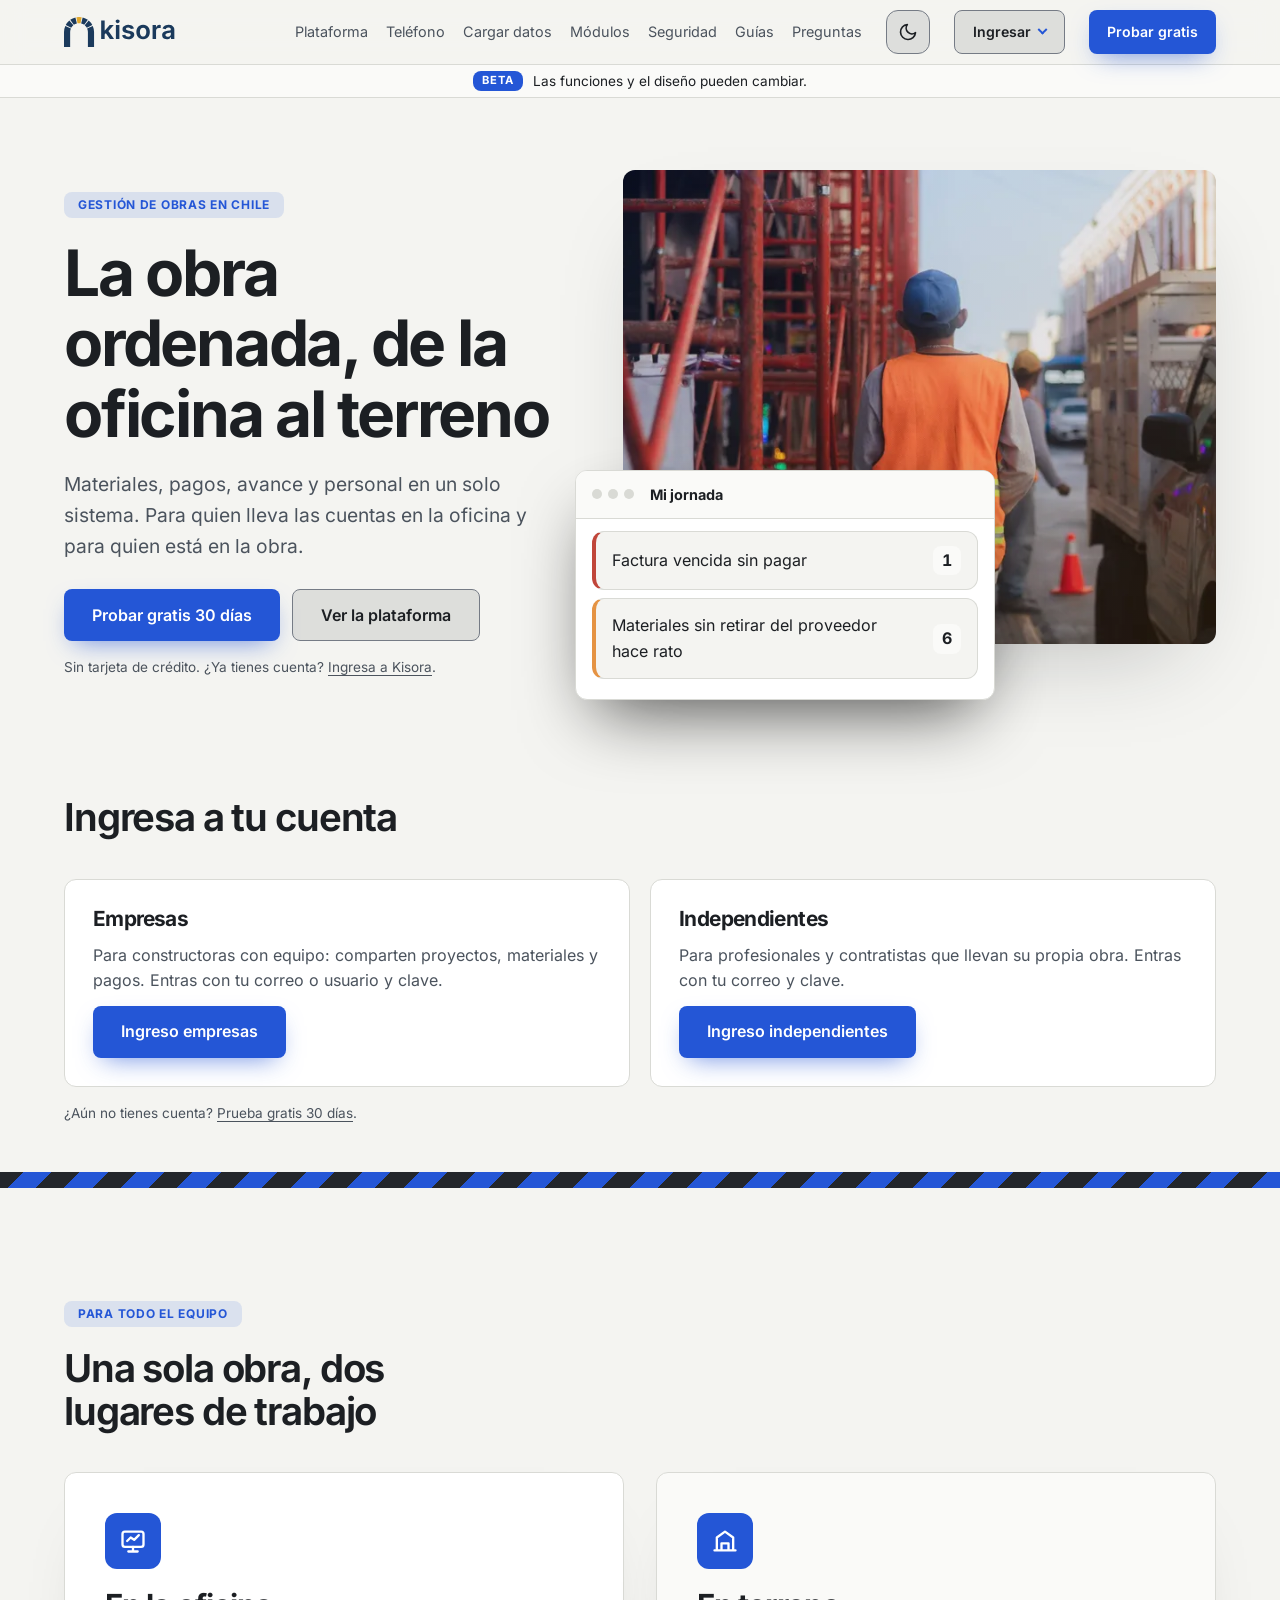
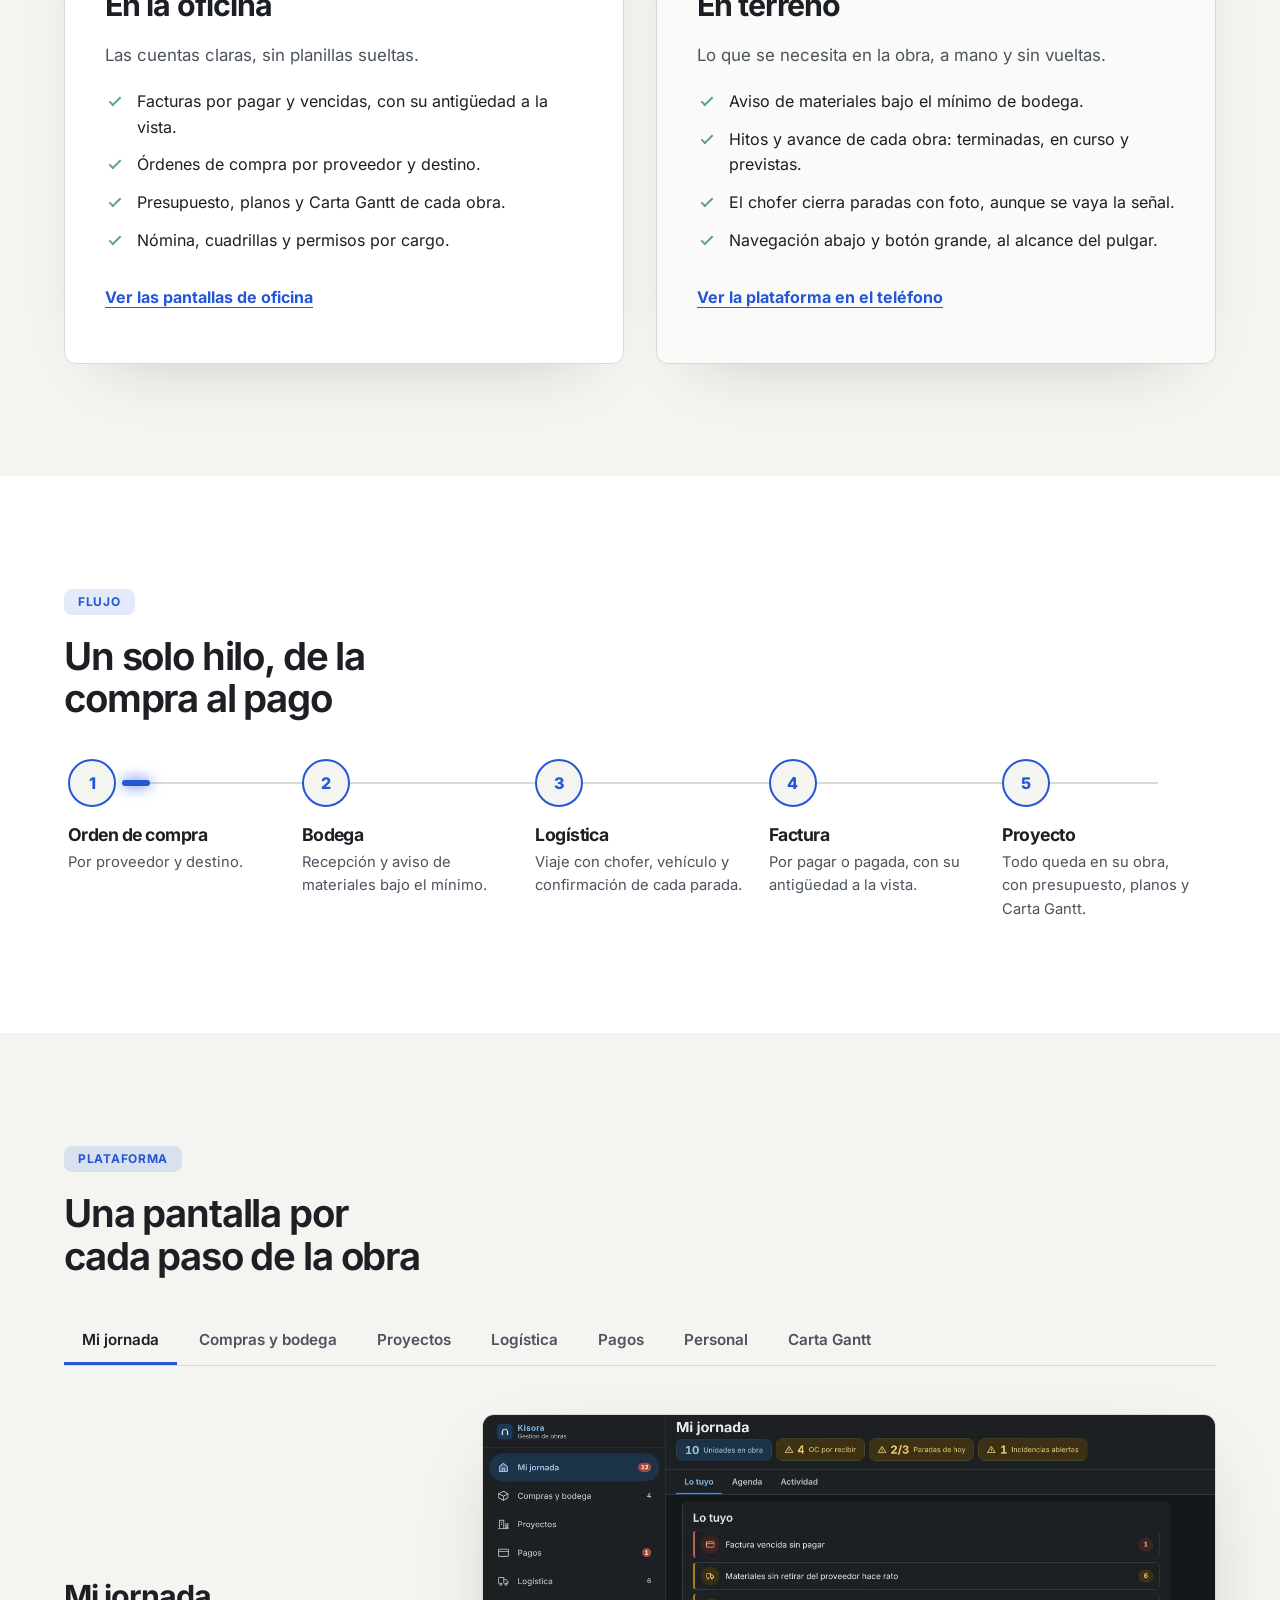
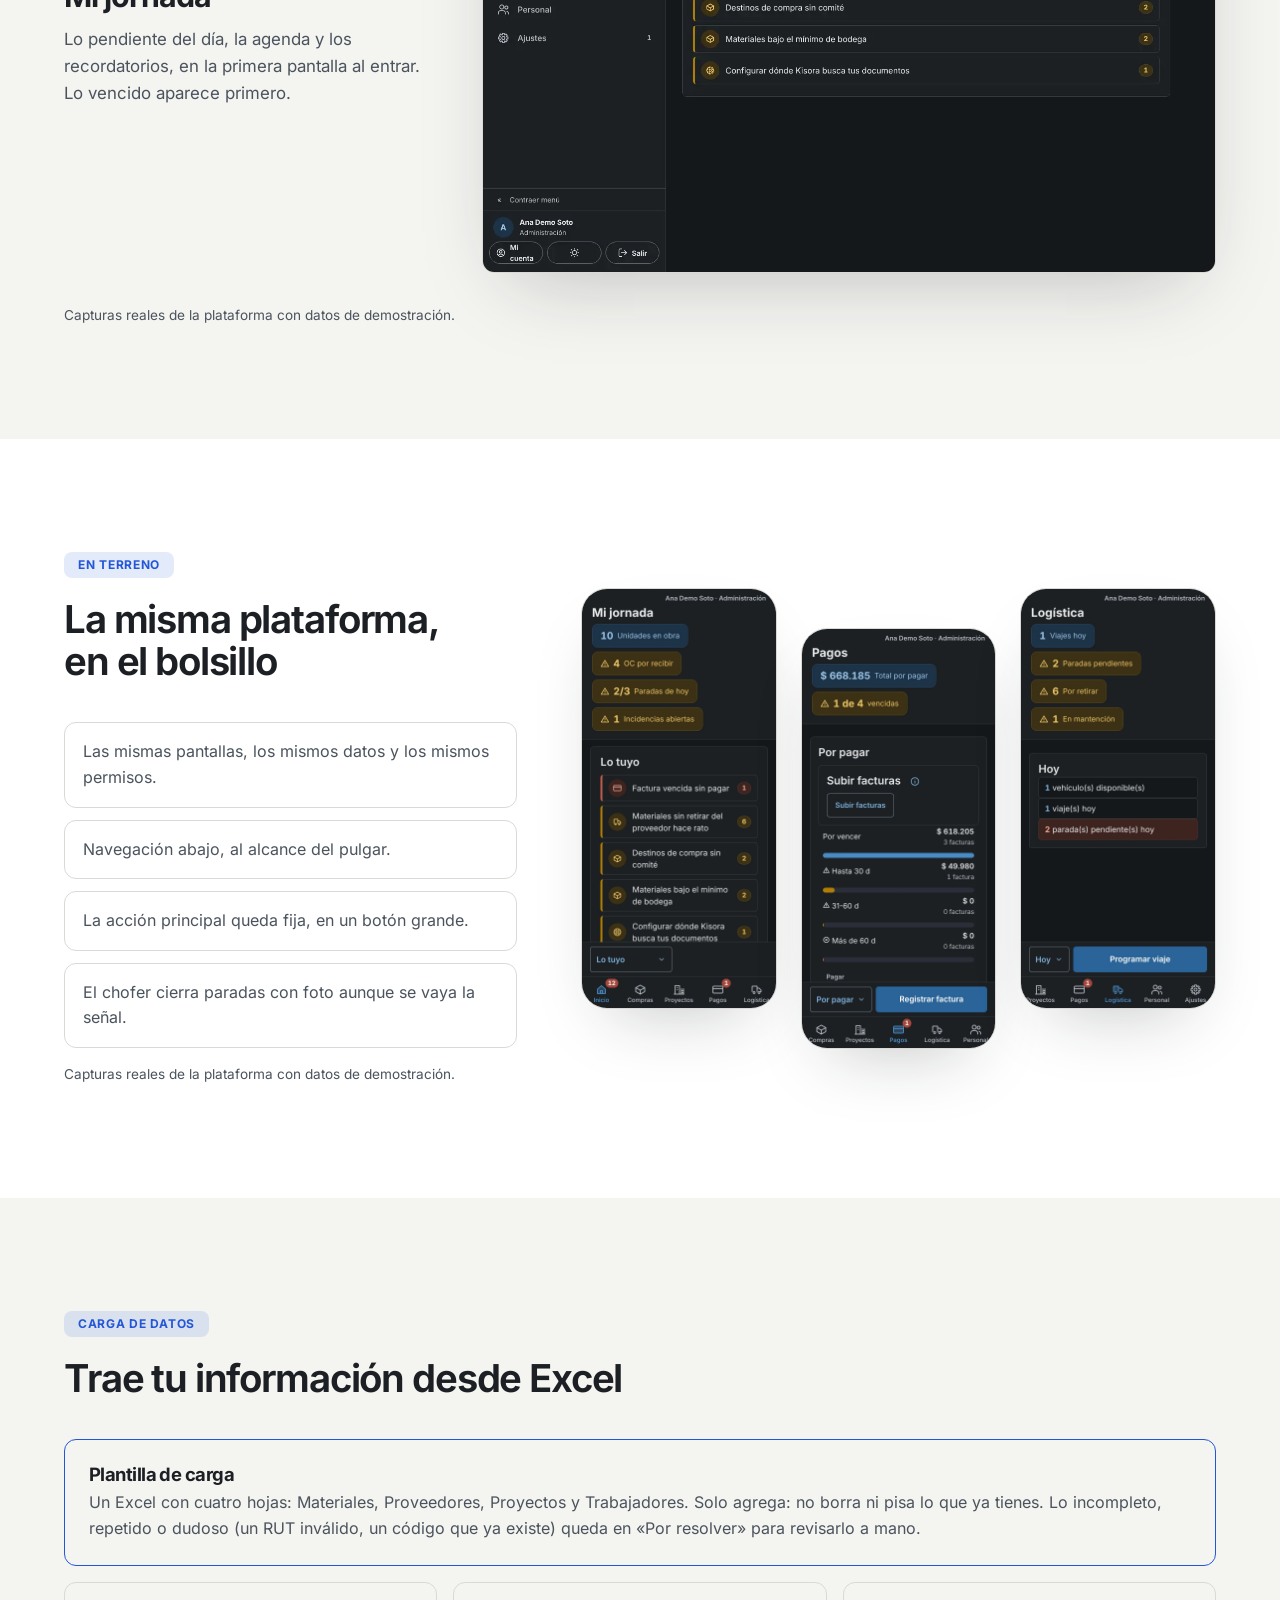
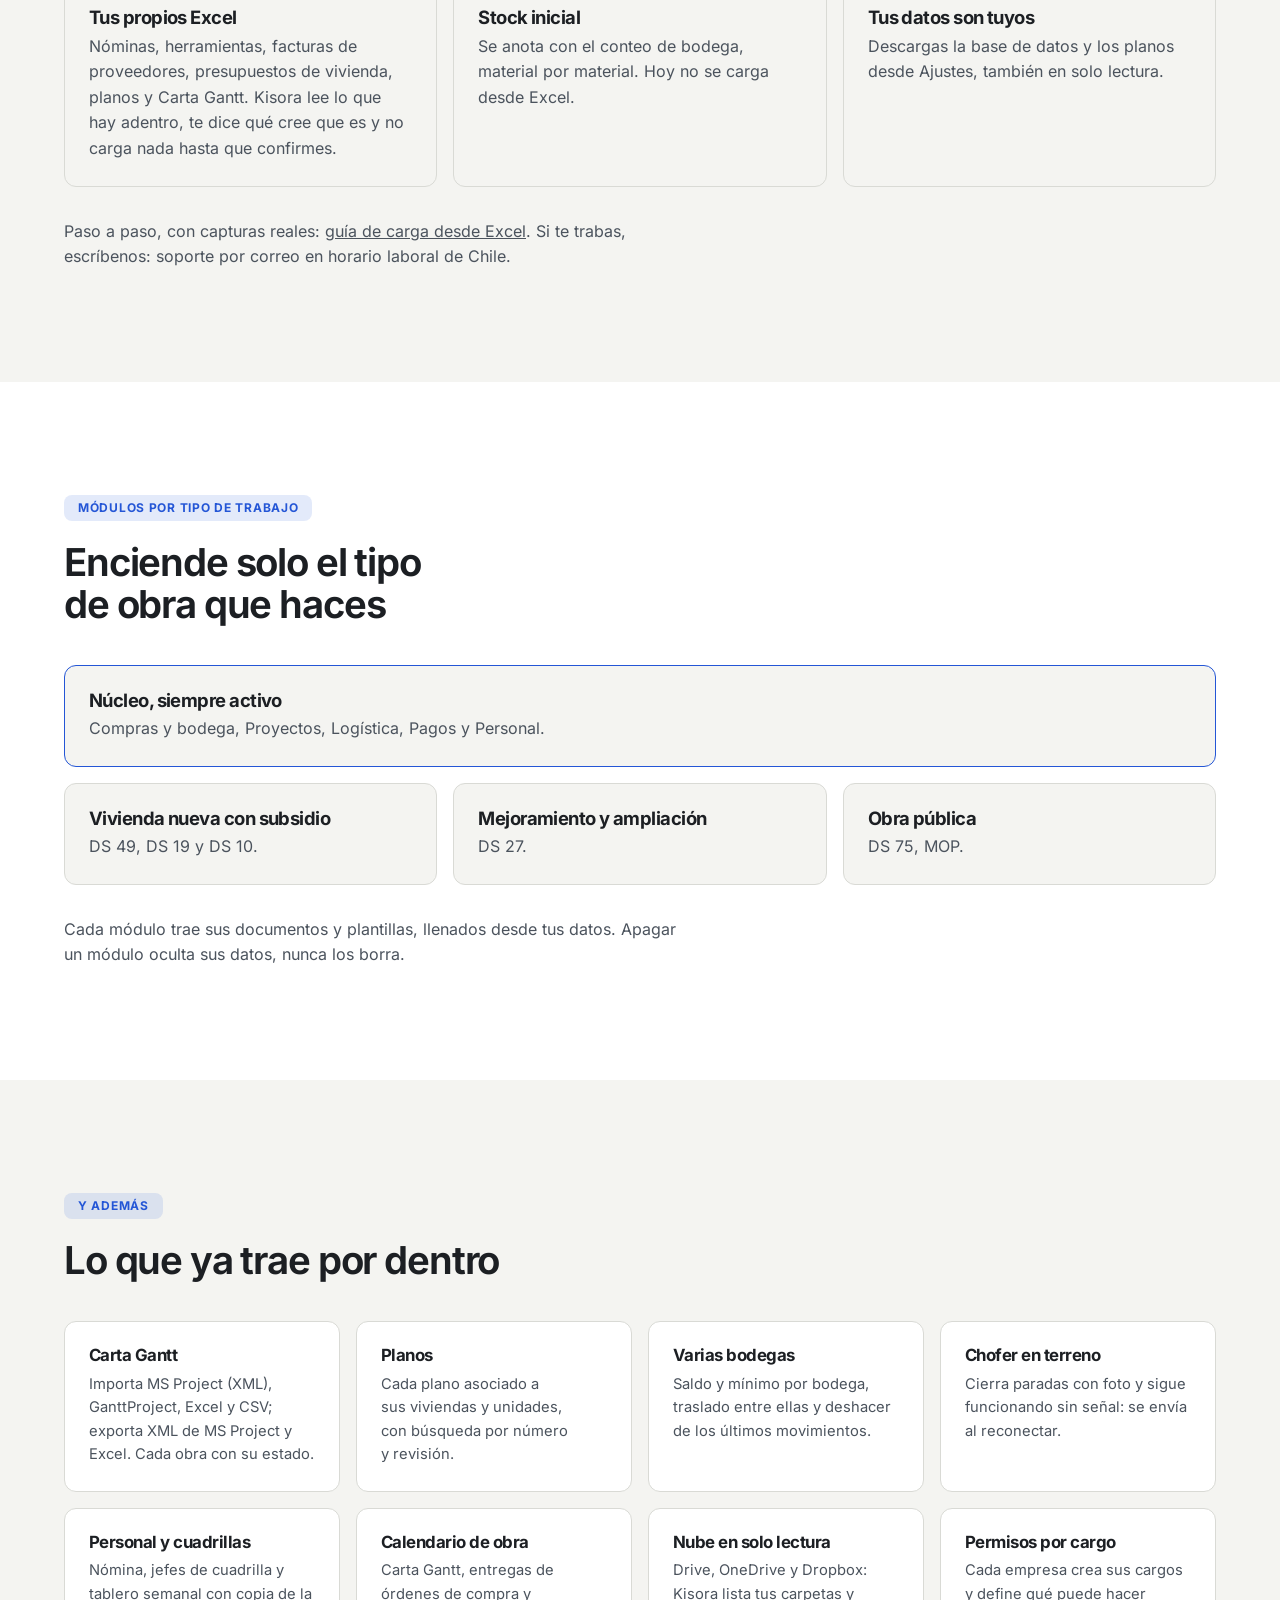
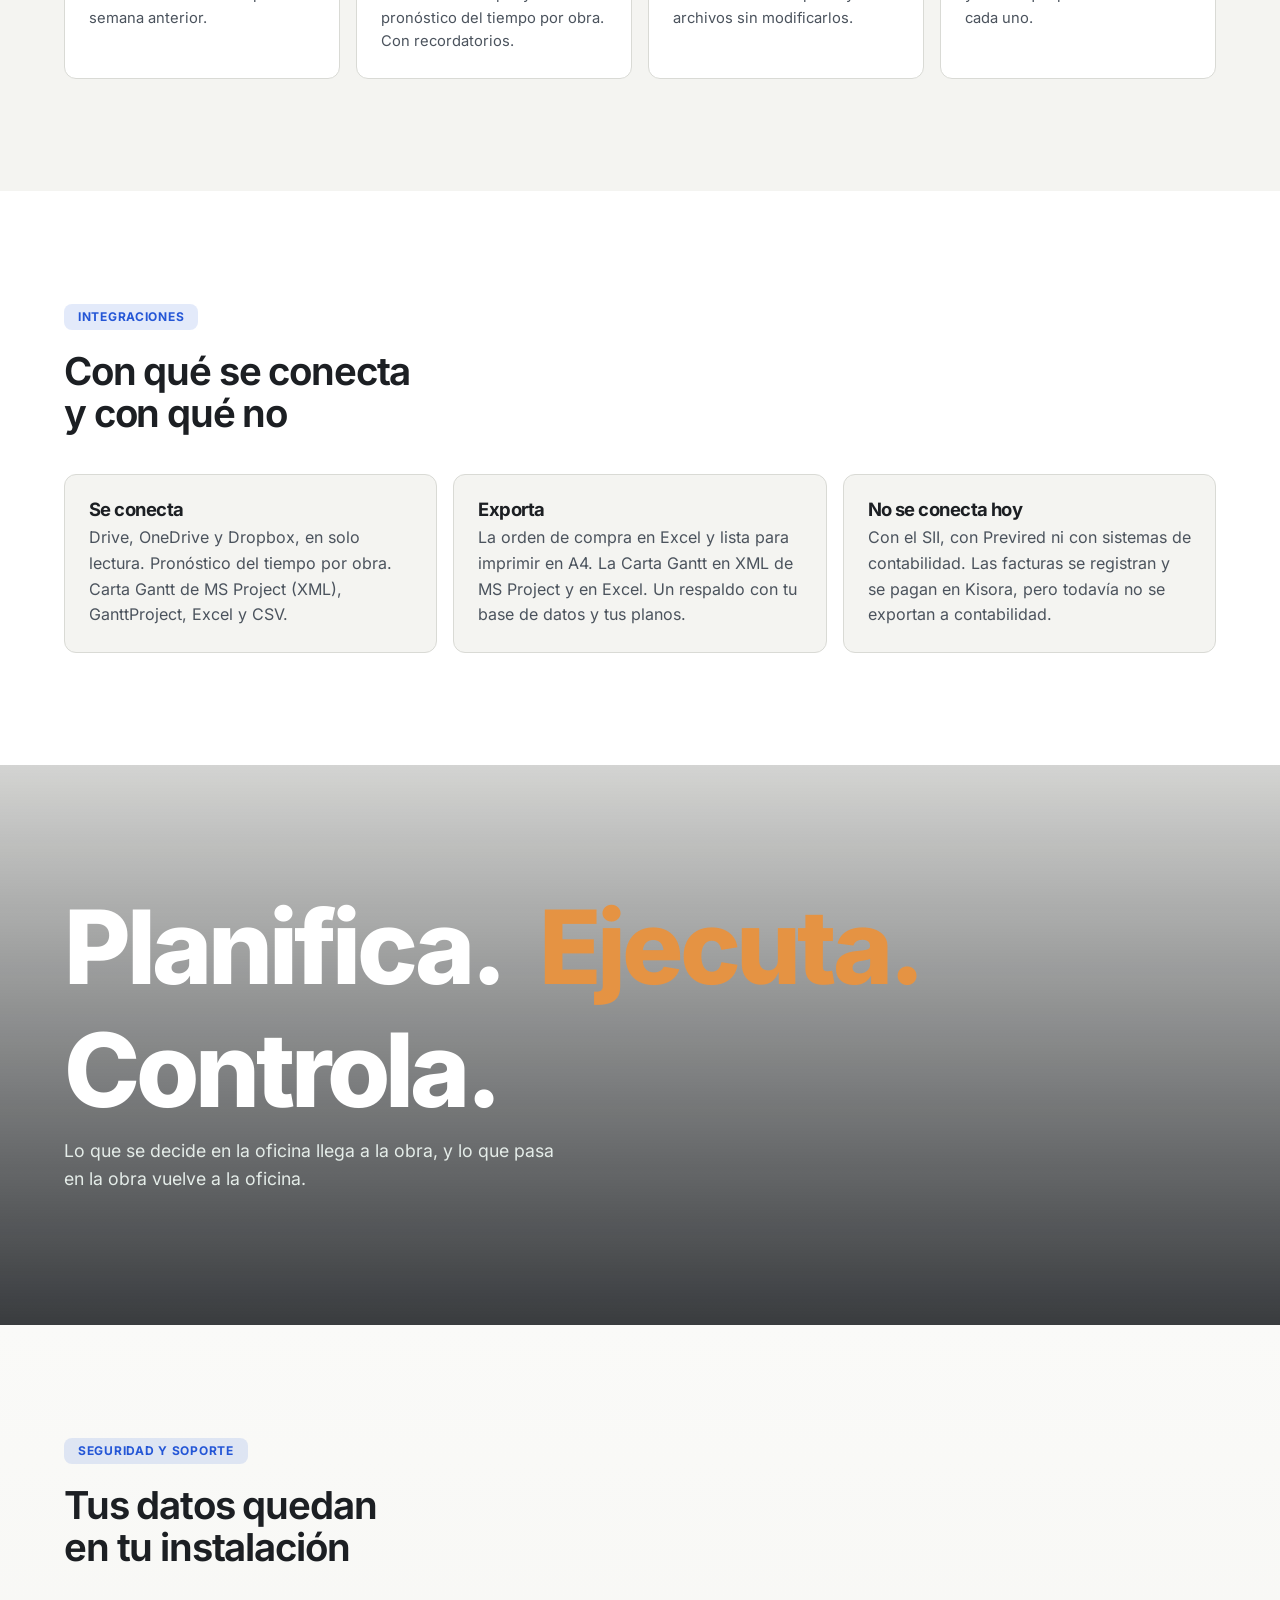
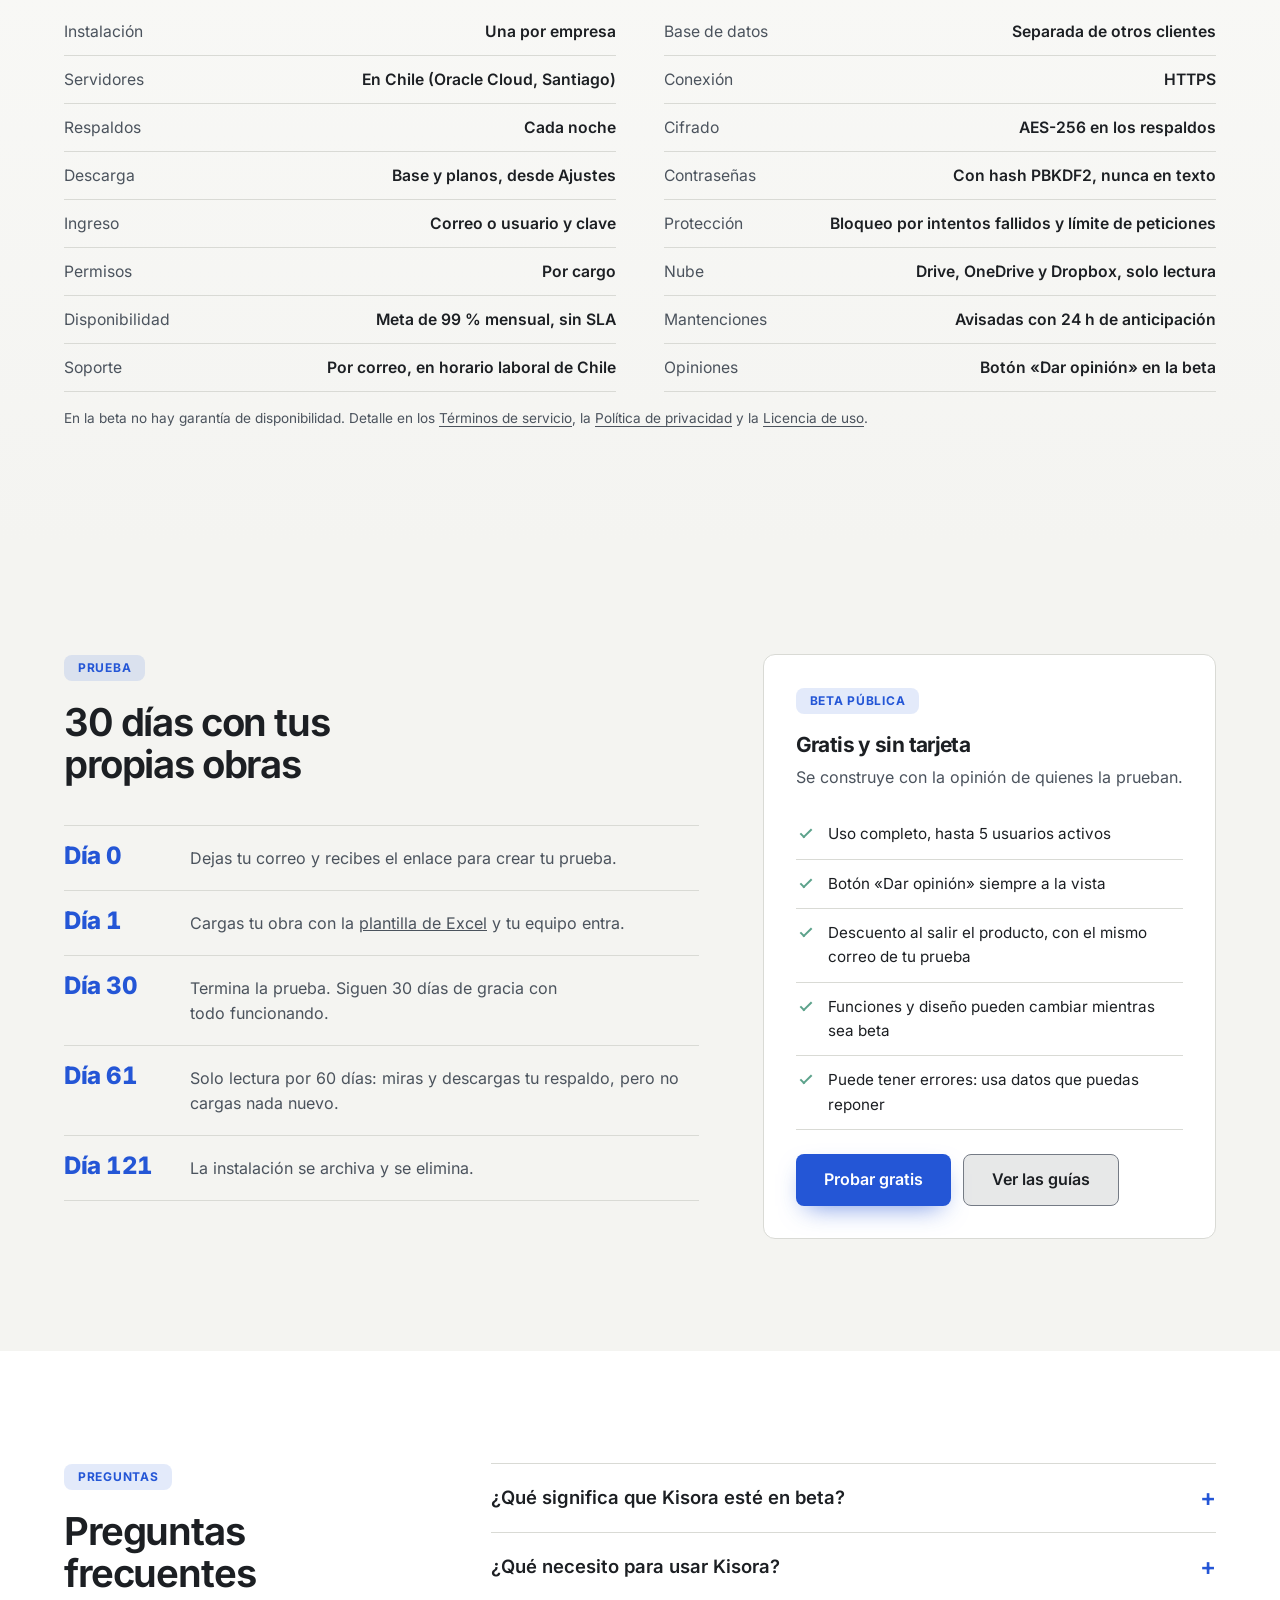
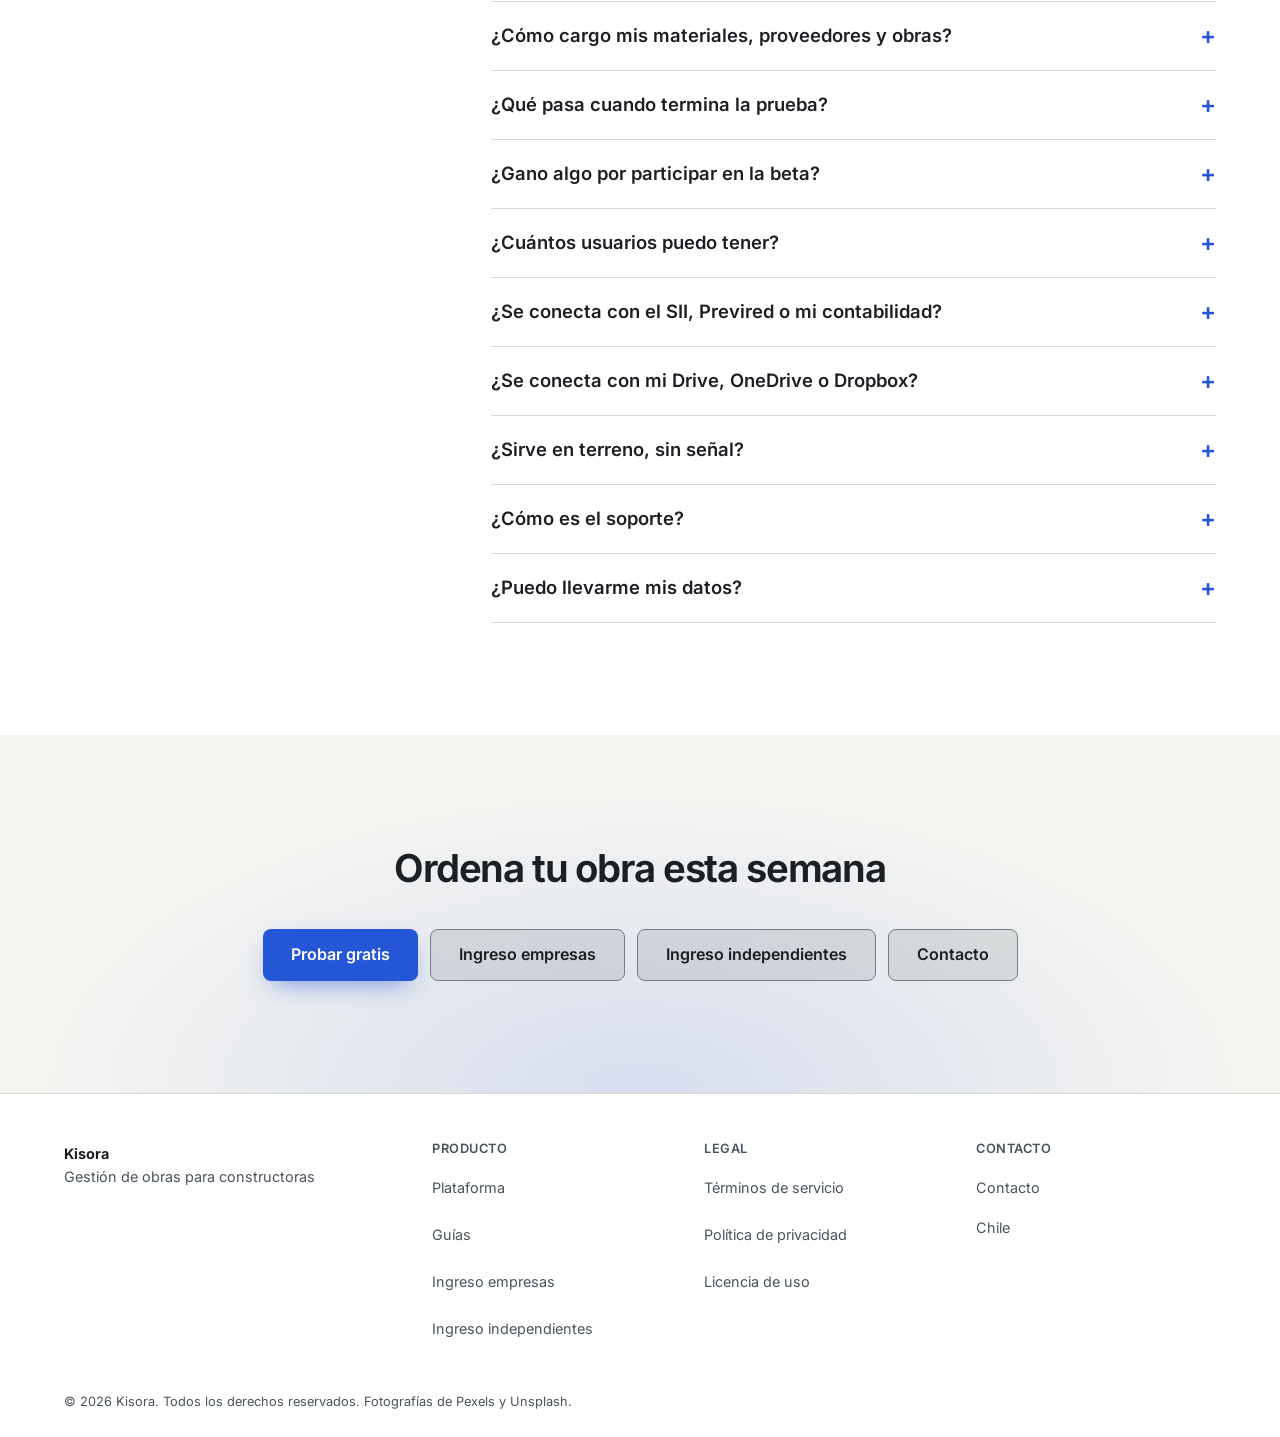
==== commit 00b0f8ea: "Sincronizar landing con paleta V3: theme-color, manifest, README; retirar fuente Bricolage Co-Author" ====
--- a/index.html
+++ b/index.html
@@ -6,7 +6,7 @@
 <title>Kisora: gestión de obras para constructoras de Chile</title>
 <meta name="description" content="Plataforma de gestión de obras para constructoras chilenas. Compras, bodega, proyectos, logística y pagos en un solo lugar.">
 <link rel="canonical" href="https://kisora.cl/">
-<meta name="theme-color" content="#F7F6F3">
+<meta name="theme-color" content="#F4F4F1">
 <meta http-equiv="Content-Security-Policy" content="default-src 'self'; img-src 'self' data:; connect-src 'self' https://alta.kisora.cl; object-src 'none'; base-uri 'self'; form-action 'self'">
 <meta property="og:type" content="website">
 <meta property="og:locale" content="es_CL">
--- a/css/landing.css
+++ b/css/landing.css
@@ -1,5 +1,5 @@
 @font-face{font-family:"Inter";font-style:normal;font-weight:100 900;font-display:swap;src:url(/fonts/InterVariable.woff2) format("woff2")}
-:root{color-scheme:dark;--bg:#0F2438;--sf:#16304A;--sf2:#1B3A5C;--ln:#2B4B6E;--ink:#EDE4D3;--mu:#9DB0C6;--ac:#6DB59D;--in:#EDE4D3;--ok:#5CA28B;--wn:#E0A82E;--g:#E0A82E;--gt:#0B1B2C;--gs:#E0A82Eaa;--bs:#0B1B2C33;--mu2:#C9BFAE;--ink2:#DDD3C0;--pie:#0A1A2B;--mastbg:#0F2438cc;--h1:#5CA28B20;--h2:#EDE4D320;--h3:#5CA28B25;--d1:#12293F;--d2:#0F2438;--sh:#000;--f:"Inter",system-ui,"Segoe UI",Roboto,sans-serif;--m:"Inter",system-ui,sans-serif;--w:1200px;--r:14px}:root[data-tema=claro]{color-scheme:light;--bg:#F7F6F3;--sf:#FFFFFF;--sf2:#EEF1F4;--ln:#D6DADC;--ink:#161B20;--mu:#4B535D;--ac:#2A6399;--in:#1B3A5C;--ok:#2F7A63;--wn:#8A6300;--g:#2A6399;--gt:#fff;--gs:#2A6399aa;--bs:#ffffff33;--mu2:#4B535D;--ink2:#2B3138;--pie:#FFFFFF;--mastbg:#F7F6F3cc;--h1:#2A639920;--h2:#EDE4D366;--h3:#2A639925;--d1:#EEF1F4;--d2:#F7F6F3;--sh:#1B3A5C55}
+:root{color-scheme:light;--bs:#ffffff33;--f:"Inter",system-ui,"Segoe UI",Roboto,sans-serif;--m:"Inter",system-ui,sans-serif;--w:1200px;--r:12px}:root[data-tema=oscuro]{--bs:#0B1B2C33}
 *,*::before,*::after{box-sizing:border-box}
 html{scroll-behavior:smooth;scroll-padding-top:80px}
 body{margin:0;background:var(--bg);color:var(--ink);font:400 1rem/1.6 var(--f);-webkit-font-smoothing:antialiased;overflow-x:clip}
@@ -10,7 +10,7 @@
 .c{max-width:var(--w);margin:auto;padding-inline:24px}
 section{padding-block:96px}
 .saltar{position:absolute;left:-999px}.saltar:focus{left:12px;top:12px;background:var(--sf);padding:8px 12px;z-index:99}
-.tag{display:inline-block;font:700 .75rem/1 var(--m);letter-spacing:.12em;text-transform:uppercase;color:var(--ac);margin-bottom:16px}
+.tag{display:inline-block;font:600 .75rem/1 var(--m);letter-spacing:.08em;text-transform:uppercase;color:var(--ac);margin-bottom:16px}
 .mu{color:var(--mu)}
 /* nav */
 .mast{position:sticky;top:0;z-index:50;background:var(--mastbg);backdrop-filter:blur(12px);border-bottom:1px solid var(--ln)}
@@ -18,28 +18,55 @@
 .marca{display:flex;align-items:center;gap:10px;font-weight:800;font-size:1.2rem;text-decoration:none;margin-right:auto}
 .mast nav{display:flex;gap:24px;font-size:.9rem}.mast nav a{text-decoration:none;color:var(--mu);padding:11px 0}.mast nav a:hover{color:var(--ink)}.mast .btn+.btn{margin-left:-12px}
 /* botones */
-.btn{display:inline-flex;align-items:center;gap:8px;min-height:48px;padding:0 24px;border-radius:12px;border:1px solid var(--ln);background:var(--sf);color:var(--ink);font-weight:600;text-decoration:none;transition:transform .15s,box-shadow .15s}
+.btn{display:inline-flex;align-items:center;gap:8px;min-height:48px;padding:0 24px;border-radius:8px;border:1px solid var(--ln);background:var(--sf);color:var(--ink);font-weight:600;text-decoration:none;transition:transform .15s,box-shadow .15s}
 .btn:hover{transform:translateY(-2px)}
 .btn.p{background:var(--g);color:var(--gt);border:0;box-shadow:0 8px 28px -8px var(--gs)}
 .btn.s{min-height:44px;padding:0 16px;font-size:.88rem}
-.btn small{font:600 .65rem/1 var(--m);background:var(--bs);border-radius:99px;padding:3px 7px;text-transform:uppercase}
+.btn small{font:600 .65rem/1 var(--m);background:var(--bs);border-radius:8px;padding:3px 7px;text-transform:uppercase}
 .acc{display:flex;flex-wrap:wrap;gap:12px;align-items:center;margin-top:28px}
+/* hero */
+.hero{position:relative;padding-block:88px 72px;background:radial-gradient(900px 420px at 80% -10%,var(--h1),transparent),radial-gradient(700px 400px at 0 20%,var(--h2),transparent)}
+.hero::before{content:"";position:absolute;inset:0;background:radial-gradient(var(--ln) 1px,transparent 1px) 0 0/24px 24px;mask-image:linear-gradient(#000,transparent 80%);opacity:.6}
+.hg{position:relative;display:grid;grid-template-columns:5fr 7fr;gap:56px;align-items:center}
 .lead{font-size:1.2rem;color:var(--mu2);margin-top:20px;max-width:46ch}
 .nota{margin-top:16px;color:var(--mu);font-size:.85rem}
 .win{border:1px solid var(--ln);border-radius:var(--r);overflow:hidden;background:var(--sf);box-shadow:0 30px 80px -30px var(--sh)}
+.hero .win{transform:perspective(1600px) rotateY(-4deg) rotateX(1.5deg);box-shadow:0 40px 100px -30px var(--sh),0 0 0 1px var(--ln)}
+.hero .hg>div:first-child{max-width:520px}
 .foto{margin:0;position:relative;border-radius:var(--r);overflow:hidden;border:1px solid var(--ln)}
 .foto img{width:100%;height:100%;object-fit:cover;filter:saturate(.7) contrast(1.05)}
-.foto::after{content:"";position:absolute;inset:0;background:linear-gradient(180deg,#0F243800,#0F2438cc),linear-gradient(135deg,#5CA28B22,#EDE4D333)}
-.dia{display:block;font:800 2rem/1 var(--m);color:var(--ac);font-variant-numeric:tabular-nums;letter-spacing:-.02em}
+.foto::after{content:"";position:absolute;inset:0;background:linear-gradient(180deg,#16181B00,#16181Bcc),linear-gradient(135deg,#5CA28B22,#EDE4D333)}
+/* prueba */
+.band{background:var(--sf);border-block:1px solid var(--ln)}
+.regla{list-style:none;margin:48px 0 0;padding:0;display:grid;grid-template-columns:repeat(4,1fr);gap:24px;position:relative}
+.regla::before{content:"";position:absolute;left:0;right:0;top:7px;height:2px;background:var(--g);opacity:.5}
+.regla li{position:relative;padding-top:32px}
+.regla li::before{content:"";position:absolute;left:0;top:0;width:16px;height:16px;border-radius:50%;background:var(--bg);border:3px solid var(--ac)}
+.dia{display:block;font:800 2rem/1 var(--m);color:var(--ac);font-variant-numeric:tabular-nums;letter-spacing:-.02em}.regla p{color:var(--mu2);margin-top:8px;font-size:.95rem}
+/* pasos */
+.paso{display:grid;grid-template-columns:4fr 8fr;gap:48px;align-items:center;padding-block:48px;border-top:1px solid var(--ln)}
+.paso:nth-of-type(even){grid-template-columns:8fr 4fr}.paso:nth-of-type(even) .win{order:-1}
+.n{font:800 .9rem var(--m);color:var(--in)}.paso h3{margin:8px 0 12px;font-size:1.8rem}.paso p{color:var(--mu2)}
+.ttl{margin-bottom:32px}
 .sub{color:var(--mu);font-size:.85rem;margin-top:16px}
-.fn{transition:border-color .2s,transform .2s;background:var(--sf);border:1px solid var(--ln);border-radius:var(--r);padding:24px}.fn:hover{border-color:var(--ac);transform:translateY(-3px)}.fn h3{font-size:1.05rem;margin-bottom:8px}.fn p{color:var(--mu2);font-size:.92rem}
+/* fotos */
+.tira{display:grid;grid-template-columns:1.4fr 1fr 1fr;gap:16px;height:320px;padding-block:0}
+.tira .foto{height:100%}
+.tira span{position:absolute;left:16px;bottom:14px;z-index:2;font:600 .8rem var(--m);color:#fff}
+.fns{display:grid;grid-template-columns:repeat(4,1fr);gap:16px}
+.fn{transition:border-color .2s,transform .2s;background:var(--sf);border:1px solid var(--ln);border-radius:var(--r);padding:24px}.fn h3{font-size:1.05rem;margin-bottom:8px}.fn p{color:var(--mu2);font-size:.92rem}
+.mv{list-style:none;margin:32px 0 0;padding:0;display:grid;grid-template-columns:repeat(4,1fr);gap:16px}.mv li{background:var(--bg);border:1px solid var(--ln);border-radius:var(--r);padding:20px;color:var(--mu2);font-size:.92rem}
+.tels{display:grid;grid-template-columns:repeat(3,minmax(0,280px));gap:32px;justify-content:center}.tel{margin:0;text-align:center}.tel img{border:1px solid var(--ln);border-radius:12px;box-shadow:0 30px 80px -30px var(--sh)}.tel figcaption{margin-top:12px;color:var(--mu);font:600 .8rem var(--m)}
 /* datos */
 .datos{background:linear-gradient(180deg,var(--d1),var(--d2))}
 .conf{margin:40px 0 0;display:grid;grid-template-columns:repeat(2,1fr);gap:0 48px;font:.98rem var(--m)}
 .conf div{display:flex;justify-content:space-between;gap:16px;padding:14px 0;border-bottom:1px solid var(--ln)}.conf dt{color:var(--mu)}.conf dd{margin:0;color:var(--ink);font-weight:600;text-align:right}
 /* precios */
+.pr{display:grid;grid-template-columns:5fr 7fr;gap:48px;align-items:start}
 .card{background:var(--sf);border:1px solid var(--ln);border-radius:var(--r);padding:32px}
 .cifra{line-height:1.1;font-size:2.6rem;font-weight:800;letter-spacing:-.03em;margin-top:8px;background:var(--g);-webkit-background-clip:text;background-clip:text;color:transparent}
+.pr ul{margin:0;padding:0;list-style:none}.pr li{padding:16px 0 16px 32px;border-bottom:1px solid var(--ln);position:relative}
+.pr li::before{content:"";position:absolute;left:4px;top:24px;width:12px;height:6px;border-left:2px solid var(--ok);border-bottom:2px solid var(--ok);transform:rotate(-45deg)}
 /* faq */
 details{border-top:1px solid var(--ln);padding:6px 0}details:last-of-type{border-bottom:1px solid var(--ln)}
 summary{cursor:pointer;min-height:56px;display:flex;align-items:center;justify-content:space-between;font-size:1.15rem;font-weight:600;list-style:none}
@@ -51,20 +78,22 @@
 .pie{border-top:1px solid var(--ln);padding-block:48px 24px;font-size:.9rem;background:var(--pie)}
 .pg{display:grid;grid-template-columns:1.4fr 1fr 1fr 1fr;gap:32px}
 .pie h3{font-size:.8rem;color:var(--mu);font-weight:600;margin-bottom:8px;letter-spacing:.04em;text-transform:uppercase}
-.pie a,.pie span{display:block;padding:5px 0;text-decoration:none;color:var(--mu2)}.pie a{padding-block:12px}.pie a:hover{color:var(--ink)}
+.pie a,.pie span{display:block;padding:5px 0;text-decoration:none;color:var(--mu2)}.pie a:hover{color:var(--ink)}
 .copy{margin-top:40px;color:var(--mu);font-size:.8rem}
 /* en construccion */
 .cons{min-height:70vh;display:grid;place-items:center;text-align:center;padding-block:80px}
 .cons .ico{width:72px;height:72px;margin:0 auto 24px;border-radius:20px;background:var(--sf);border:1px solid var(--ln);display:grid;place-items:center;font-size:1.25rem;font-weight:700}
 .cons h1{font-size:clamp(2rem,4vw,3rem);margin-inline:auto}.cons p{color:var(--mu2);margin:16px auto 0;max-width:46ch}
-@media(max-width:60rem){.pg{grid-template-columns:1fr 1fr}.conf{grid-template-columns:1fr}.mast .c{flex-wrap:wrap;padding-block:8px;gap:10px}.mast .btn+.btn{margin-left:0}.mast .btn.s{padding:0 12px}.mast nav{order:3;width:calc(100% - 54px);overflow-x:auto;white-space:nowrap;gap:20px;scrollbar-width:none;-webkit-mask-image:linear-gradient(90deg,#000 88%,transparent);mask-image:linear-gradient(90deg,#000 88%,transparent);padding-right:16px}.tema{order:3}.win{overflow-x:auto}.win img{min-width:640px}section{padding-block:64px}html{scroll-padding-top:128px}}
+.barra{height:8px;max-width:280px;margin:28px auto 0;border-radius:4px;background:var(--ln);overflow:hidden}.barra i{display:block;height:100%;width:35%;background:var(--g);border-radius:4px}
+@media(max-width:60rem){.hg,.paso,.paso:nth-of-type(even),.pr{grid-template-columns:1fr}.paso:nth-of-type(even) .win{order:0}.regla,.pg{grid-template-columns:1fr 1fr}.conf,.fns,.mv{grid-template-columns:1fr}.tels{grid-template-columns:1fr;justify-items:center}.tel{max-width:280px}.hero .win{transform:none}.mast .c{flex-wrap:wrap;padding-block:8px;gap:10px}.mast .btn+.btn{margin-left:0}.mast .btn.s{padding:0 12px}.mast nav{order:3;width:calc(100% - 54px);overflow-x:auto}.tema{order:3}.tira{grid-template-columns:1fr;height:auto}.tira .foto{height:200px}.win{overflow-x:auto}.win img{min-width:640px}section{padding-block:64px}.mast nav{white-space:nowrap;gap:20px;scrollbar-width:none;-webkit-mask-image:linear-gradient(90deg,#000 88%,transparent);mask-image:linear-gradient(90deg,#000 88%,transparent);padding-right:16px}.mast nav a{padding:11px 0}html{scroll-padding-top:128px}}
 @media(prefers-reduced-motion:reduce){*{transition:none!important;scroll-behavior:auto!important}}
 /* Legal pages */
-.legal{padding-block:48px 96px;line-height:1.7;color:var(--ink2)}
+.legal{padding-block:48px 96px}
 .legal .c{max-width:800px}
 .crumb{font-size:.85rem;color:var(--mu);margin-bottom:24px}.crumb a{color:var(--mu)}.crumb a:hover{color:var(--ink)}.crumb [aria-current]{color:var(--ink)}
 .legal h1{font-size:clamp(2rem,4vw,2.8rem);max-width:none}
-.fecha{display:inline-block;margin:16px 0 32px;padding:6px 12px;border:1px solid var(--ln);border-radius:99px;background:var(--sf);color:var(--mu);font:600 .8rem var(--m)}
+.fecha{display:inline-block;margin:16px 0 32px;padding:6px 12px;border:1px solid var(--ln);border-radius:8px;background:var(--sf);color:var(--mu);font:600 .8rem var(--m)}
+.legal{line-height:1.7;color:var(--ink2)}
 .indice{background:var(--sf);border:1px solid var(--ln);border-radius:8px;padding:24px;margin-bottom:48px}
 .legal .indice h2{font:600 .75rem/1 var(--m);letter-spacing:.08em;text-transform:uppercase;color:var(--mu);margin:0 0 12px;max-width:none}
 .indice ol{margin:0;padding-left:24px;columns:2;column-gap:32px}.indice li{padding:3px 0;break-inside:avoid}
@@ -94,6 +123,9 @@
 .tema:hover{background:var(--sf2)}
 .tema .luna{display:none}:root[data-tema=claro] .tema .sol{display:none}:root[data-tema=claro] .tema .luna{display:block}
 @media(max-width:24rem){.mast .c{gap:6px}.mast .btn.s{padding:0 10px;font-size:.82rem}.marca img{width:96px;height:auto}}
+
+.fn:hover{border-color:var(--ac);transform:translateY(-3px)}
+.tag{font-weight:700;letter-spacing:.12em}
 @media(prefers-reduced-motion:reduce){.fn:hover{transform:none}}
 
 /* Probar: formulario a la izquierda, maqueta y fotos a la derecha */
@@ -108,5 +140,5 @@
 .tira2 .foto{height:100%}.tira2 span{position:absolute;left:14px;bottom:12px;z-index:2;font:600 .8rem var(--m);color:#fff}
 @media(max-width:60rem){.pb{grid-template-columns:1fr}.pb-vis{order:2}}
 .pb>*{min-width:0}
-.pr-sub{margin-top:8px}.acc.ctr{justify-content:center}
-@media print{.mast,.saltar,.tema,.cta,.pie nav{display:none}body{background:#fff;color:#000}a{text-decoration:underline}.win,.foto{break-inside:avoid}}
+.pie a{padding-block:12px}.s0{padding-block:0 96px}.pr-sub{margin-top:8px}.pr-cta{margin-top:24px}.acc.ctr{justify-content:center}
+@media print{.mast,.saltar,.tema,.cta,.pie nav{display:none}body{background:#fff;color:#000}a{text-decoration:underline}.win,.tel,.foto{break-inside:avoid}}
--- a/css/inicio.css
+++ b/css/inicio.css
@@ -1,13 +1,14 @@
 /* Inicio (index.html). Clases k-*: no tocan legal/ ni probar.html. Tokens de landing.css, claro y oscuro. */
 .k-sec{padding-block:clamp(64px,9vw,112px)}
-.k-alt{background:var(--sf)}
+.k-alt{background:var(--sf);border-block:1px solid var(--ln)}
 .k-sec h2{max-width:22ch;margin-bottom:40px}
 .k-p{margin-top:32px;color:var(--mu2);max-width:62ch}
 
 /* hero */
-.k-hero{position:relative}
-.k-hg{position:relative;display:grid;grid-template-columns:5fr 6fr;gap:clamp(32px,5vw,72px);align-items:center}
-.k-hg h1{max-width:15ch}
+.k-hero{position:relative;padding-block:clamp(48px,8vw,96px) clamp(56px,8vw,96px);background:radial-gradient(900px 480px at 85% -10%,var(--h1),transparent),radial-gradient(640px 380px at 0 30%,var(--h2),transparent)}
+.k-hero::before{content:"";position:absolute;inset:0;background:radial-gradient(var(--ln) 1px,transparent 1px) 0 0/26px 26px;mask-image:linear-gradient(#000,transparent 75%);opacity:.5;pointer-events:none}
+.k-hg{position:relative;display:grid;grid-template-columns:6fr 6fr;gap:clamp(32px,5vw,72px);align-items:center}
+.k-hg h1{font-size:clamp(2.2rem,4.6vw,3.9rem);max-width:15ch}
 .k-hg .lead{max-width:44ch}
 .k-in{animation:k-in .7s cubic-bezier(.2,.7,.2,1) both}.k-hg>.k-in:nth-child(2){animation-delay:.12s}
 @keyframes k-in{from{opacity:0;transform:translateY(14px)}}
@@ -24,7 +25,7 @@
 .k-lista li{display:flex;justify-content:space-between;align-items:center;gap:16px;padding:14px 16px;border-radius:10px;background:var(--bg);border:1px solid var(--ln);border-left:4px solid var(--wn);transition:transform .15s,border-color .15s}
 .k-lista li.r{border-left-color:#C0463A}
 .k-lista li:hover{transform:translateX(3px);border-color:var(--ac)}
-.k-lista b{min-width:28px;text-align:center;padding:2px 8px;border-radius:99px;background:var(--sf2);font-variant-numeric:tabular-nums}
+.k-lista b{min-width:28px;text-align:center;padding:2px 8px;border-radius:8px;background:var(--sf2);font-variant-numeric:tabular-nums}
 
 /* flujo con pulso */
 .k-flujo{list-style:none;margin:0;padding:0;display:grid;grid-template-columns:repeat(5,1fr);gap:16px;position:relative;counter-reset:n}
@@ -68,13 +69,16 @@
 .k-fns{display:grid;grid-template-columns:repeat(4,1fr);gap:16px}
 
 /* terreno */
+.k-terr{padding-block:clamp(48px,7vw,88px)}
+.k-tira{display:grid;grid-template-columns:1.4fr 1fr 1fr;gap:16px;height:clamp(200px,28vw,340px)}
+.k-tira .foto{height:100%}.k-tira .foto::after{display:none}.k-tira .foto img{filter:none;transition:transform .5s}.k-tira .foto:hover img{transform:scale(1.03)}
 .k-big{margin-top:32px;font-size:clamp(2.4rem,8vw,6.5rem);font-weight:800;letter-spacing:-.04em;line-height:1;display:flex;flex-wrap:wrap;gap:.2em .35em}
 .k-big span:nth-child(2){color:var(--ac)}.k-big span:nth-child(3){color:var(--mu)}
 
 /* prueba y precio */
 .k-pr{display:grid;grid-template-columns:7fr 5fr;gap:clamp(32px,5vw,72px);align-items:start}
 .k-pr h2{max-width:16ch}
-.k-reg{list-style:none;margin:0;padding:0;display:grid}
+.k-reg{list-style:none;margin:0;padding:0;display:grid;gap:0}
 .k-reg li{display:grid;grid-template-columns:110px 1fr;gap:16px;align-items:baseline;padding:18px 0;border-top:1px solid var(--ln)}
 .k-reg li:last-child{border-bottom:1px solid var(--ln)}
 .k-reg .dia{font-size:1.5rem}.k-reg p{margin:0;color:var(--mu2)}
@@ -90,18 +94,20 @@
 /* botones: pulsar */
 .btn:active{transform:translateY(0) scale(.98)}
 .btn.p:hover{box-shadow:0 12px 32px -8px var(--gs)}
+.k-hg .acc,.cta .acc{margin-top:28px}
 .nota a,.pie a{text-underline-offset:3px}
 
 @media(max-width:60rem){
  .k-hg,.k-panel,.k-mv,.k-pr,.k-faq{grid-template-columns:1fr}
  .k-flujo{grid-template-columns:1fr;gap:20px}.k-flujo::before,.k-flujo::after{display:none}
  .k-flujo a{display:grid;grid-template-columns:48px 1fr;column-gap:16px}.k-nd{grid-row:span 2;margin:0}
- .k-mod,.k-fns{grid-template-columns:1fr 1fr}
+ .k-mod,.k-fns{grid-template-columns:1fr 1fr}.k-tira{grid-template-columns:1fr;height:auto}.k-tira .foto{height:200px}
  .k-tel:nth-child(2){margin-top:0}
+ .k-hg>.k-app{order:2}
 }
 @media(max-width:36rem){
  .k-mod,.k-fns{grid-template-columns:1fr}.k-tels{grid-template-columns:1fr 1fr}.k-tel:nth-child(3){display:none}
  .k-hg .acc .btn,.cta .acc .btn,.k-precio .acc .btn{width:100%;justify-content:center}
  .k-reg li{grid-template-columns:90px 1fr}
 }
-@media(prefers-reduced-motion:reduce){.k-in{animation:none}.k-flujo::after{display:none}.k-lista li:hover,.k-panel .win:hover,.k-tel:hover img,.k-mod>div:hover,.k-flujo a:hover,.btn:active{transform:none}}
+@media(prefers-reduced-motion:reduce){.k-in{animation:none}.k-flujo::after{animation:none;display:none}.k-lista li:hover,.k-panel .win:hover,.k-tel:hover img,.k-mod>div:hover,.k-flujo a:hover,.btn:active{transform:none}.k-tira .foto:hover img{transform:none}}
--- a/css/nuevo.css
+++ b/css/nuevo.css
@@ -1,20 +1,19 @@
 /* Rediseño del inicio: oficina y terreno. Estructura y forma; los colores viven en paleta.css. */
-@font-face{font-family:"Bricolage Grotesque";font-style:normal;font-weight:200 800;font-display:swap;src:url(/fonts/BricolageGrotesque.woff2) format("woff2")}
-:root{--fd:"Bricolage Grotesque","Inter",system-ui,sans-serif;--r:20px}
+:root{--fd:"Inter","Segoe UI",system-ui,sans-serif}
 h1,h2,h3,.k-big,.cifra,.dia{font-family:var(--fd)}
 h1{font-weight:700;letter-spacing:-.035em}h2{font-weight:650}
-.btn{border-radius:999px;min-height:52px;padding:0 28px}.btn.s{min-height:44px;padding:0 18px}
+.btn{border-radius:8px;min-height:52px;padding:0 28px}.btn.s{min-height:44px;padding:0 18px}
 .btn.p{box-shadow:0 10px 26px -10px var(--gs)}
-.tag{display:inline-flex;align-items:center;gap:8px;padding:7px 14px;border-radius:999px;background:var(--h1);letter-spacing:.06em;margin-bottom:20px}
+.tag{display:inline-flex;align-items:center;gap:8px;padding:7px 14px;border-radius:8px;background:var(--h1);letter-spacing:.06em;margin-bottom:20px}
 .k-alt{border-block:0}
 .k-hero::before{opacity:.35}
-.k-chip,.k-lista li,.k-lis li,.fn,.k-mod>div{border-radius:16px}
+.k-chip,.k-lista li,.k-lis li,.fn,.k-mod>div{border-radius:12px}
 
 /* oficina y terreno */
 .k-dos{display:grid;grid-template-columns:1fr 1fr;gap:clamp(16px,3vw,32px)}
-.k-lug{position:relative;display:flex;flex-direction:column;gap:20px;padding:clamp(24px,3.5vw,40px);background:var(--sf);border:1px solid var(--ln);border-radius:28px;box-shadow:0 30px 70px -45px var(--sh)}
+.k-lug{position:relative;display:flex;flex-direction:column;gap:20px;padding:clamp(24px,3.5vw,40px);background:var(--sf);border:1px solid var(--ln);border-radius:12px;box-shadow:0 30px 70px -45px var(--sh)}
 .k-lug.t{background:var(--sf2)}
-.k-ico{display:grid;place-items:center;width:56px;height:56px;border-radius:18px;background:var(--g);color:var(--gt)}
+.k-ico{display:grid;place-items:center;width:56px;height:56px;border-radius:12px;background:var(--g);color:var(--gt)}
 .k-ico svg{width:28px;height:28px}
 .k-lug h3{font-size:1.9rem}
 .k-lug p.k-q{color:var(--mu2);font-size:1.05rem}
@@ -31,7 +30,7 @@
 .k-hero::before{display:none}
 @media(min-width:60.01rem){.k-hg{grid-template-columns:5fr 6fr}}
 .k-vis{position:relative;padding-bottom:56px}
-.k-ph{position:relative;margin:0;border-radius:32px;overflow:hidden;aspect-ratio:4/3.2;box-shadow:0 40px 90px -40px var(--sh)}
+.k-ph{position:relative;margin:0;border-radius:12px;overflow:hidden;aspect-ratio:4/3.2;box-shadow:0 40px 90px -40px var(--sh)}
 .k-ph img{width:100%;height:100%;object-fit:cover}
 .k-vis .k-app{position:absolute;left:-48px;bottom:0;width:min(420px,86%);box-shadow:0 30px 70px -20px #000a}
 .k-vis .k-lista li:nth-child(n+3){display:none}
@@ -54,8 +53,8 @@
 .ing summary{list-style:none;cursor:pointer;min-height:44px;gap:8px;font-size:.88rem;font-weight:600;justify-content:center}
 .ing summary::after,.ing[open] summary::after{content:"";width:7px;height:7px;border:solid currentColor;border-width:0 2px 2px 0;transform:rotate(45deg) translate(-2px,-2px);font-size:0}
 .ing[open] summary::after{transform:rotate(225deg)}
-.ing-m{position:absolute;right:0;top:calc(100% + 8px);z-index:60;min-width:260px;background:var(--sf);border:1px solid var(--ln);border-radius:16px;padding:8px;box-shadow:0 20px 50px -20px var(--sh)}
-.ing-m a{display:flex;flex-direction:column;gap:2px;padding:12px 14px;border-radius:12px;text-decoration:none;color:var(--ink);min-height:44px}
+.ing-m{position:absolute;right:0;top:calc(100% + 8px);z-index:60;min-width:260px;background:var(--sf);border:1px solid var(--ln);border-radius:12px;padding:8px;box-shadow:0 20px 50px -20px var(--sh)}
+.ing-m a{display:flex;flex-direction:column;gap:2px;padding:12px 14px;border-radius:8px;text-decoration:none;color:var(--ink);min-height:44px}
 .ing-m a:hover,.ing-m a:focus-visible{background:var(--sf2)}.ing-m span{color:var(--mu);font-size:.82rem}
 .ingreso{padding-block:48px}.ing-g{display:grid;grid-template-columns:1fr 1fr;gap:20px;margin-top:24px}
 .ing-c{display:flex;flex-direction:column;align-items:flex-start;gap:12px;padding:28px;background:var(--sf);border:1px solid var(--ln);border-radius:var(--r)}
@@ -93,4 +92,8 @@
 .k-p+.k-mod{margin-top:32px}
 /* aviso de beta: franja chica bajo la cabecera, sin fijarse ni tapar nada */
 .aviso-beta{display:flex;align-items:center;justify-content:center;gap:10px;padding:6px 16px;font-size:.85rem;line-height:1.35;color:var(--ink);background:var(--sf2);border-bottom:1px solid var(--ln)}
-.aviso-tag{flex:none;padding:2px 9px;border-radius:999px;background:var(--g);color:var(--gt);font:700 .7rem/1.4 var(--m);letter-spacing:.1em;text-transform:uppercase}
+.aviso-tag{flex:none;padding:2px 9px;border-radius:8px;background:var(--g);color:var(--gt);font:700 .7rem/1.4 var(--m);letter-spacing:.1em;text-transform:uppercase}
+
+/* Botones secundarios y tema: contorno firme (≥3:1) y relleno tonal; el relleno cae a --sf2 si no hay color-mix */
+.btn:not(.p),.tema{border:1.5px solid var(--btn-ln);background:var(--sf2);background:color-mix(in srgb,var(--ink) 10%,transparent)}
+.btn:not(.p):hover,.tema:hover{background:var(--sf2);background:color-mix(in srgb,var(--ink) 16%,transparent)}
--- a/css/paleta.css
+++ b/css/paleta.css
@@ -1,5 +1,29 @@
-/* Paleta definitiva. Oscuro: carbón, amarillo de obra y verde azulado. Claro: crema, azul de marca y naranja. */
-:root{--bg:#161B1F;--sf:#1F262B;--sf2:#262F35;--ln:#36424A;--ink:#EEF2F0;--mu:#A3B0B8;--mu2:#C3CDD2;--ink2:#DDE4E1;--ac:#5FD3C6;--in:#EEF2F0;--ok:#5FD3C6;--wn:#FFC93C;--g:#FFC93C;--gt:#1F2933;--gs:#FFC93Caa;--mastbg:#161B1Fcc;--pie:#101417;--h1:#5FD3C620;--h2:#FFC93C14;--h3:#FFC93C1A;--d1:#1B2227;--d2:#161B1F;
---hz2:#1F2933;--ov0:#161B1F33;--ov1:#161B1Fee;--bandac:#FFC93C;--tint:linear-gradient(180deg,#0000,#161B1F55)}
-:root[data-tema=claro]{--bg:#FBF8F2;--sf:#FFFFFF;--sf2:#F3EEE4;--ln:#E3DBCB;--ink:#14283D;--mu:#4F5B68;--mu2:#3C4856;--ink2:#2B3744;--ac:#1F5F99;--in:#1B3A5C;--ok:#2F7A63;--wn:#8A5A00;--g:#C2410C;--gt:#FFFFFF;--gs:#C2410Caa;--mastbg:#FBF8F2cc;--pie:#FFFFFF;--h1:#1F5F9918;--h2:#F3C98A55;--h3:#C2410C14;--d1:#F3EEE4;--d2:#FBF8F2;--sh:#14283D44;
---hz2:#14283D;--ov0:#14283D26;--ov1:#14283Ddd;--bandac:#FF9A52;--tint:linear-gradient(135deg,#1F5F9922,#FF9A5222)}
+/* Paleta V3 unificada con la app. Claro por defecto; oscuro con [data-tema=oscuro]. */
+:root{
+  color-scheme:light;
+  --bg:#F4F4F1;--sf:#FFFFFF;--sf2:#FAFAF8;--ln:#D9DAD5;
+  --ink:#1C1F23;--mu:#4B535D;--mu2:#4B535D;--ink2:#1C1F23;
+  --ac:#2456D6;--in:#1C1F23;--ok:#5CA28B;--wn:#E59343;
+  --g:#2456D6;--gt:#FFFFFF;--gs:#2456D6aa;
+  --mastbg:#F4F4F1cc;--pie:#FFFFFF;
+  --h1:#2456D620;--h2:#E5934320;--h3:#2456D625;
+  --d1:#FAFAF8;--d2:#F4F4F1;--sh:#1C1F2344;
+  --btn-ln:#757B85;--hz2:#23262B;
+  --ov0:#1C1F2326;--ov1:#1C1F23dd;
+  --bandac:#E59343;
+  --tint:linear-gradient(135deg,#2456D622,#E5934322)
+}
+:root[data-tema=oscuro]{
+  color-scheme:dark;
+  --bg:#16181B;--sf:#202327;--sf2:#24272C;--ln:#363B42;
+  --ink:#E8E9EA;--mu:#B6BCC3;--mu2:#B6BCC3;--ink2:#E8E9EA;
+  --ac:#7CA1F2;--in:#E8E9EA;--ok:#80B090;--wn:#E59343;
+  --g:#E59343;--gt:#16181B;--gs:#E59343aa;
+  --mastbg:#16181Bcc;--pie:#16181B;
+  --h1:#7CA1F220;--h2:#E5934314;--h3:#E593431A;
+  --d1:#202327;--d2:#16181B;--sh:#000;
+  --btn-ln:#707985;--hz2:#23262B;
+  --ov0:#16181B33;--ov1:#16181Bee;
+  --bandac:#E59343;
+  --tint:linear-gradient(180deg,#0000,#16181B55)
+}
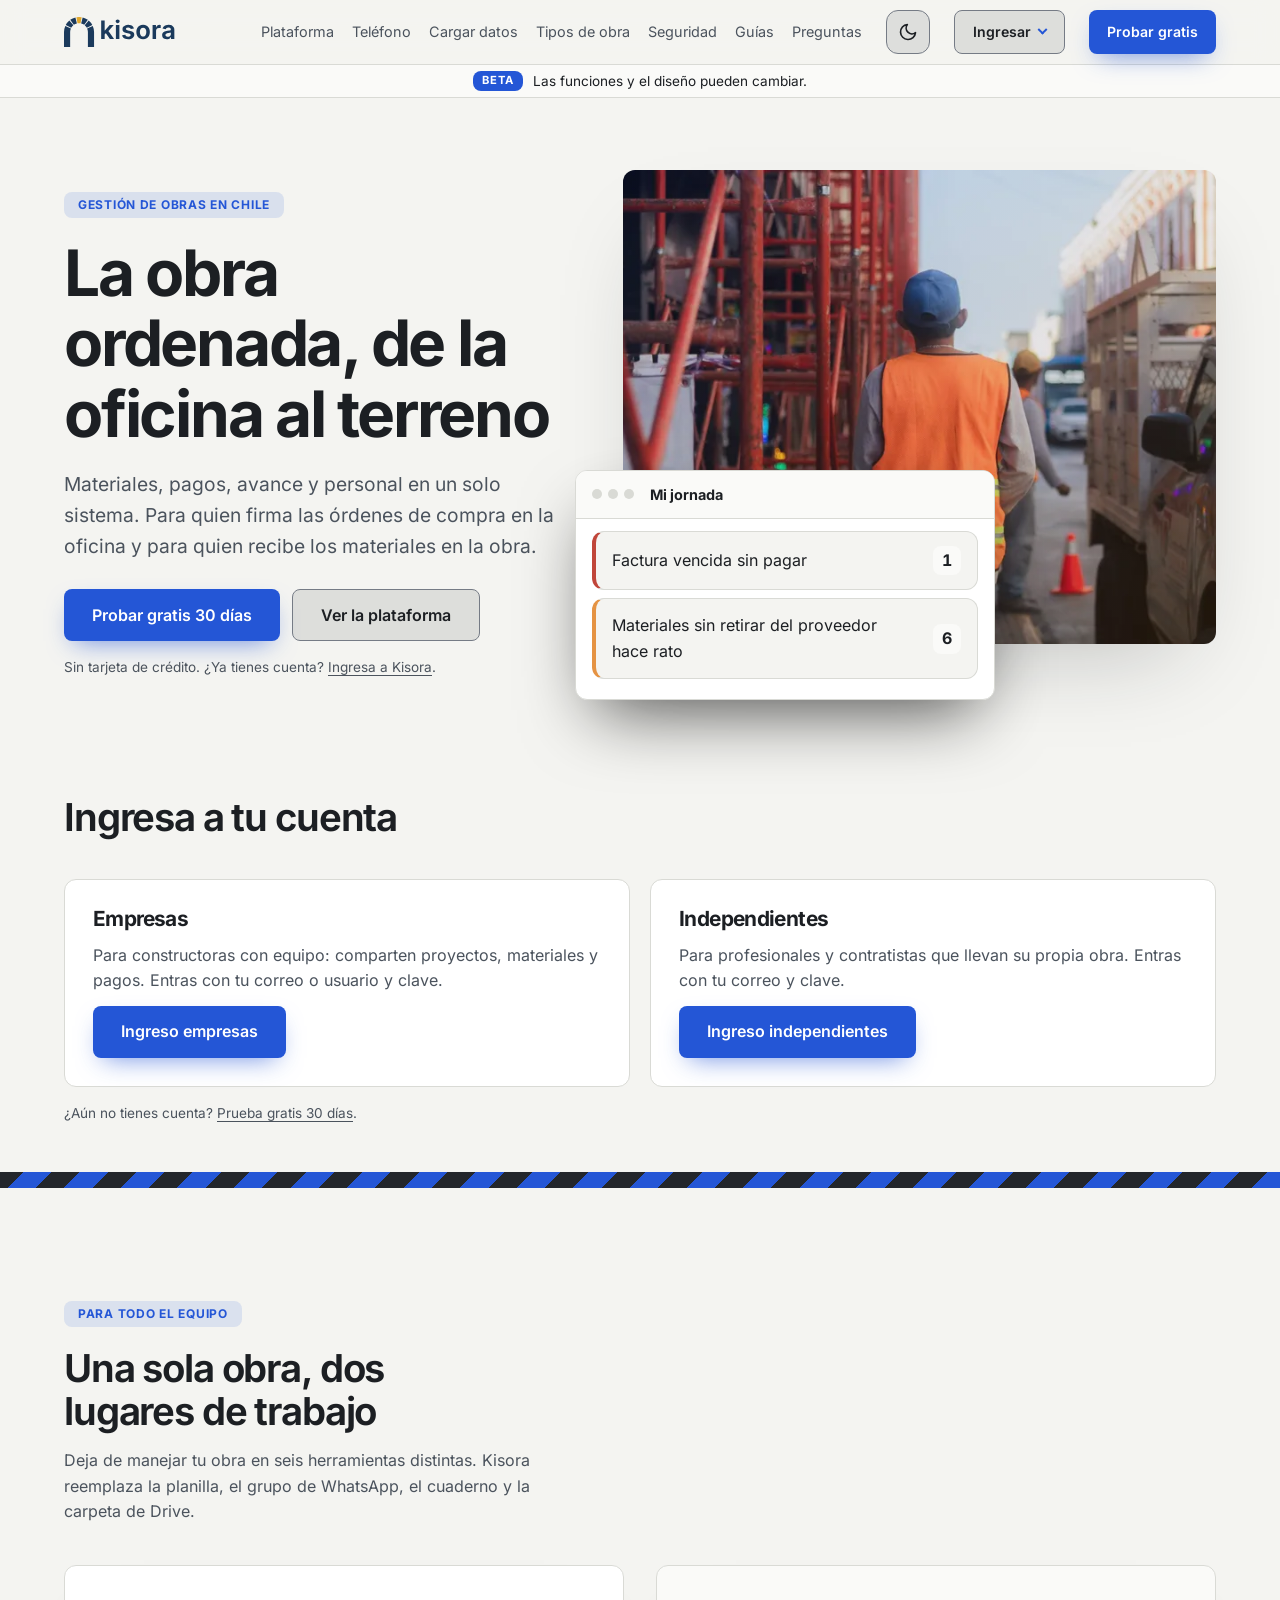
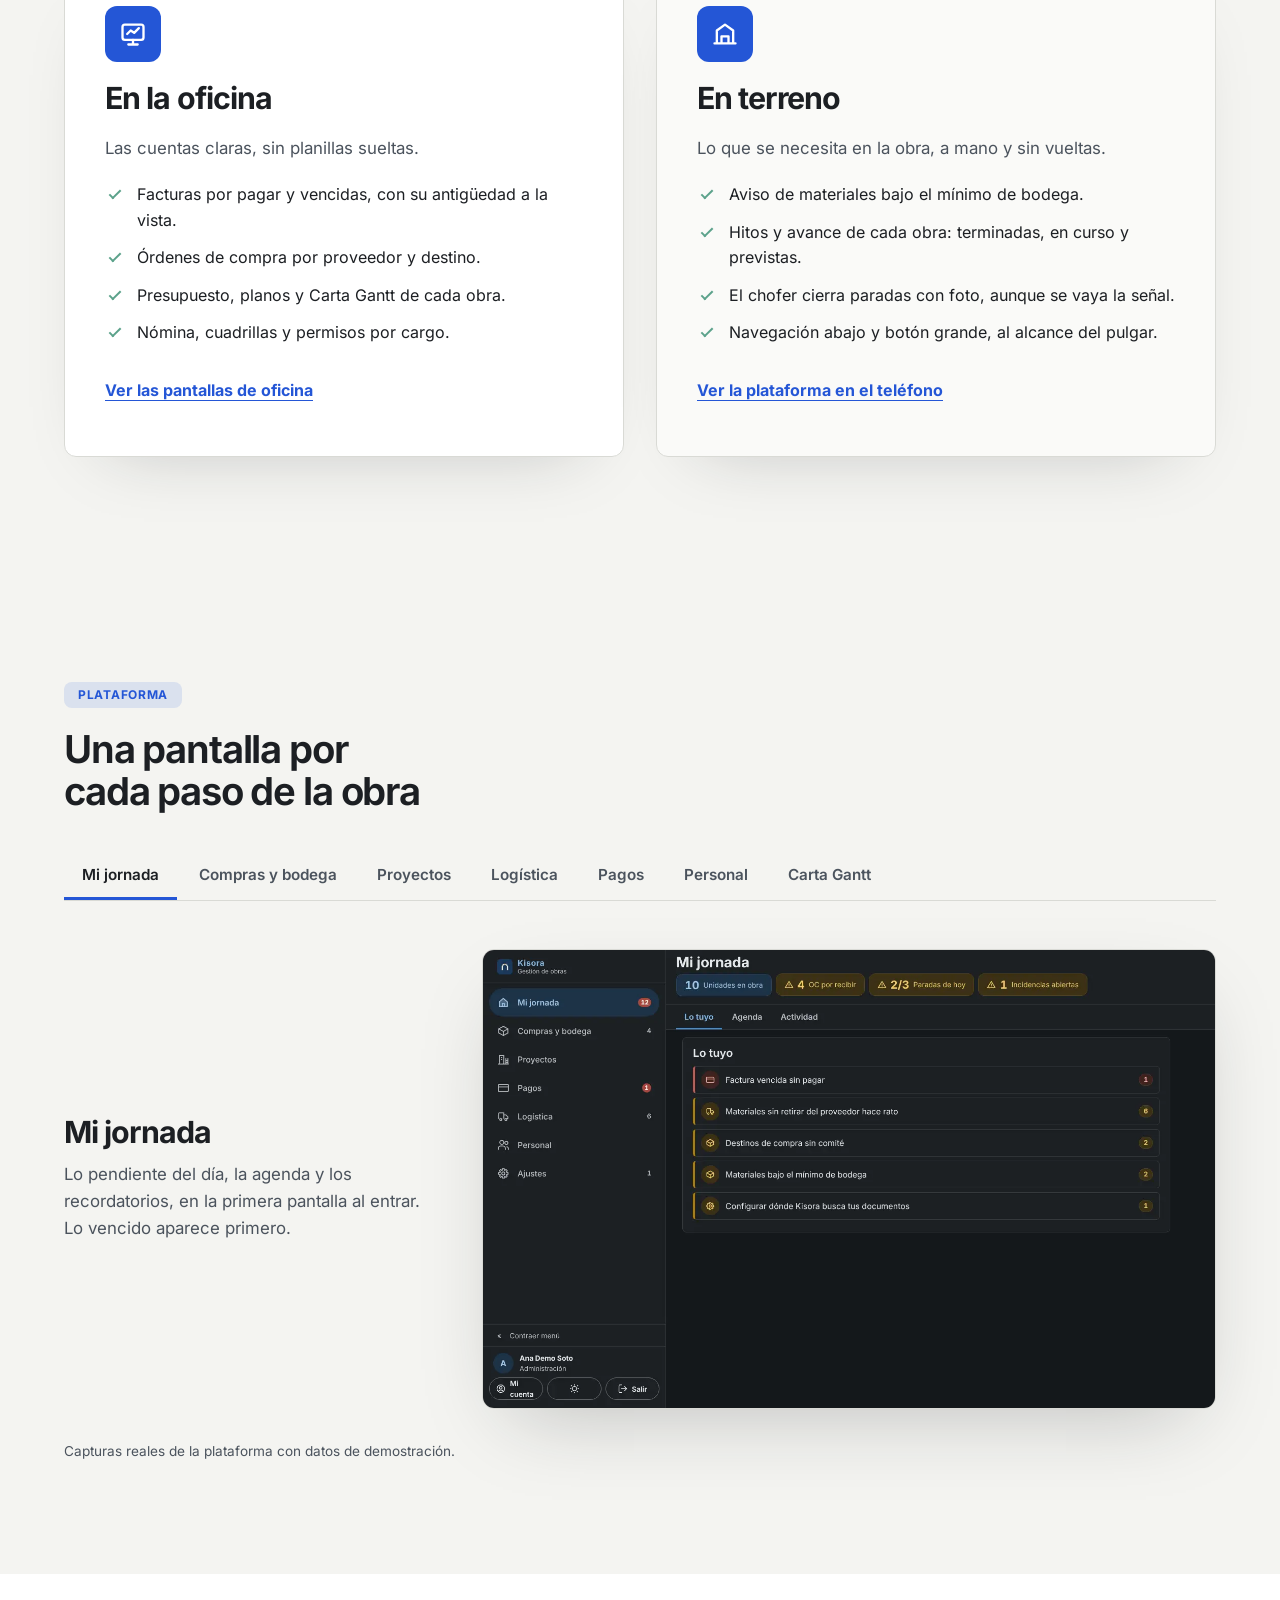
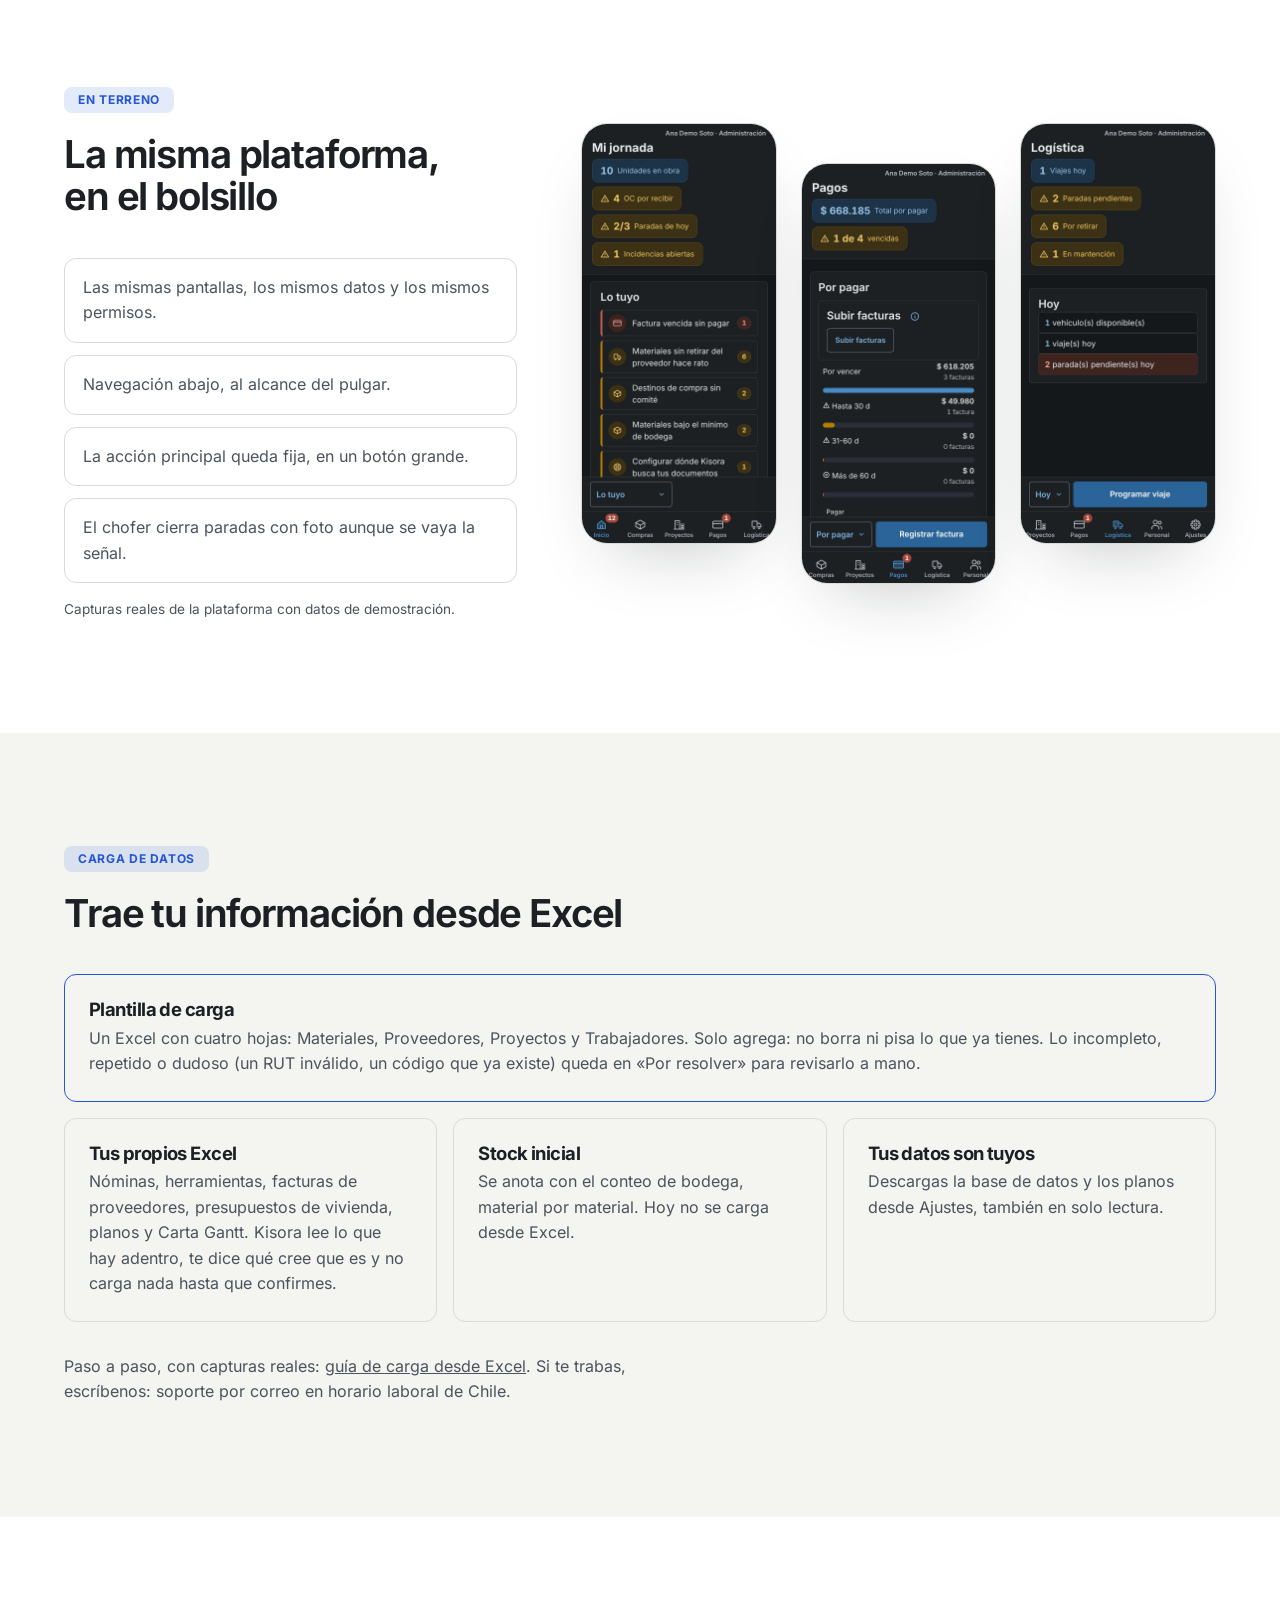
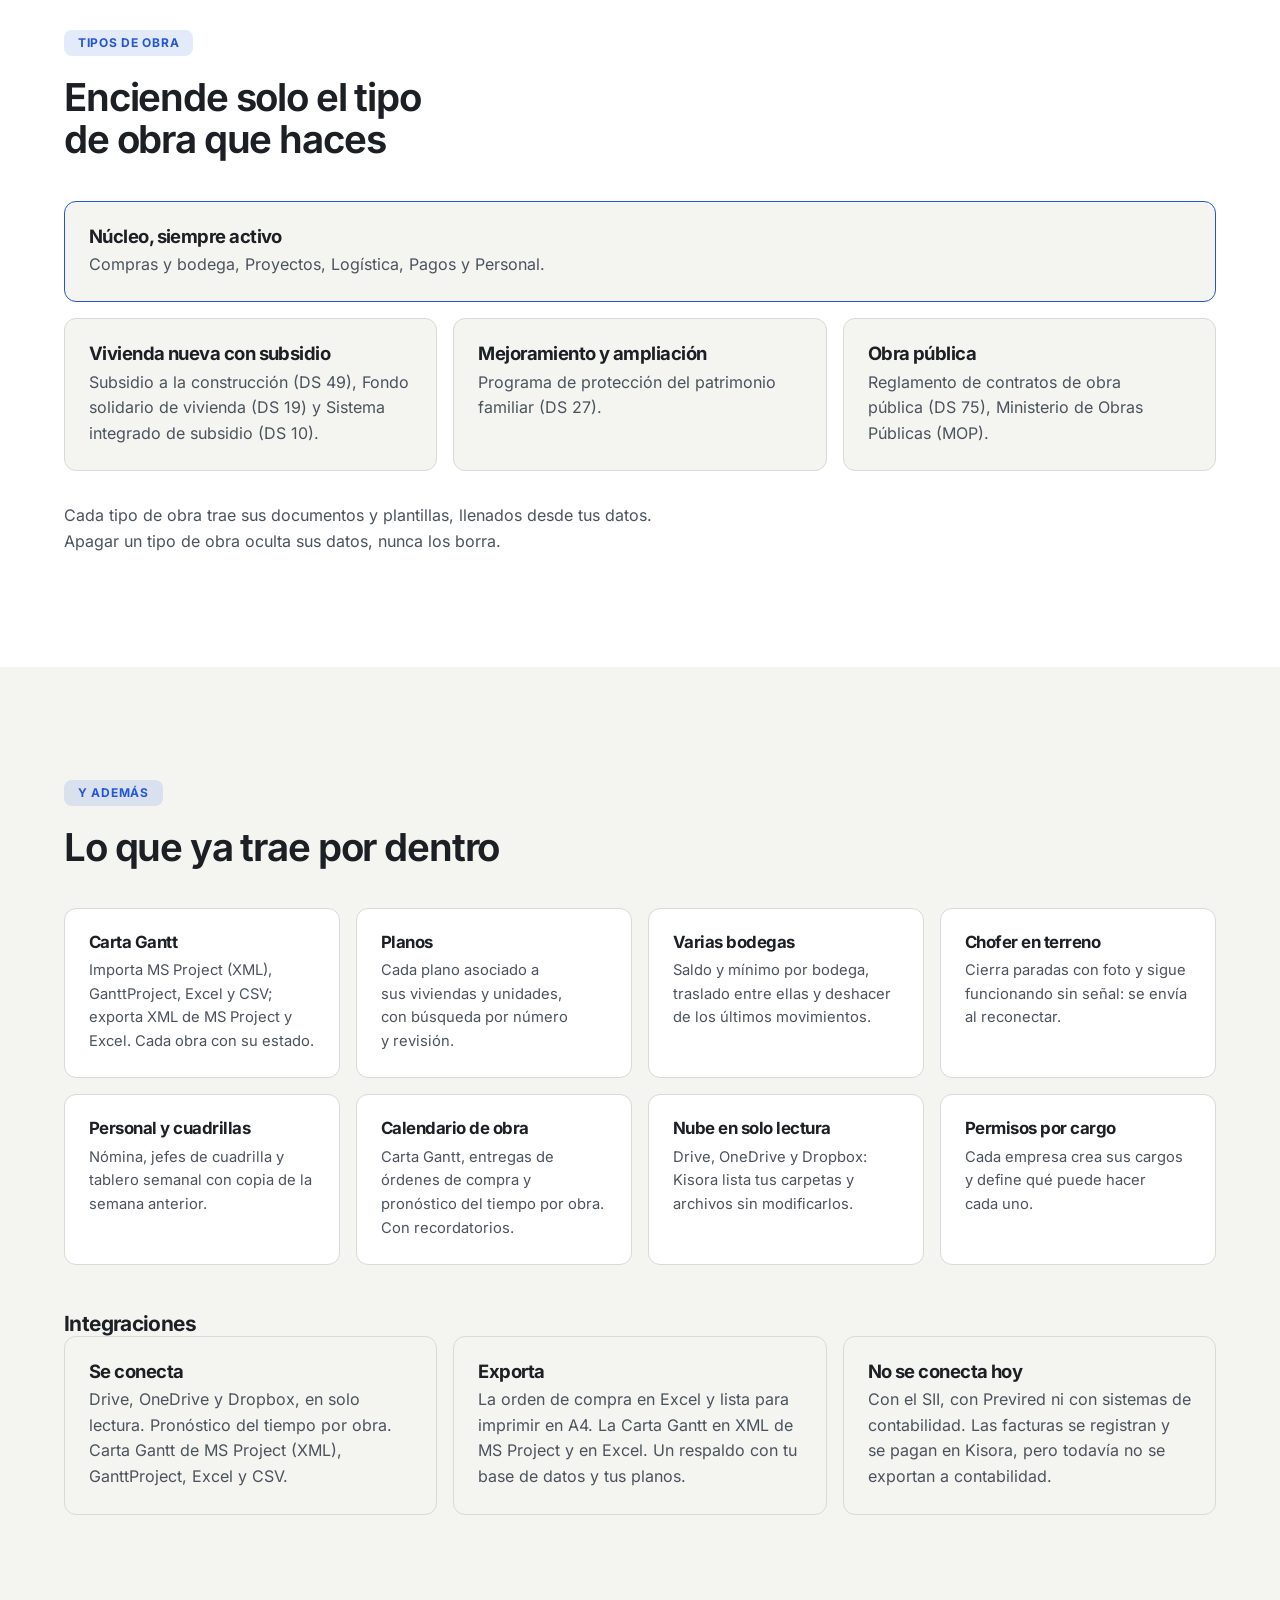
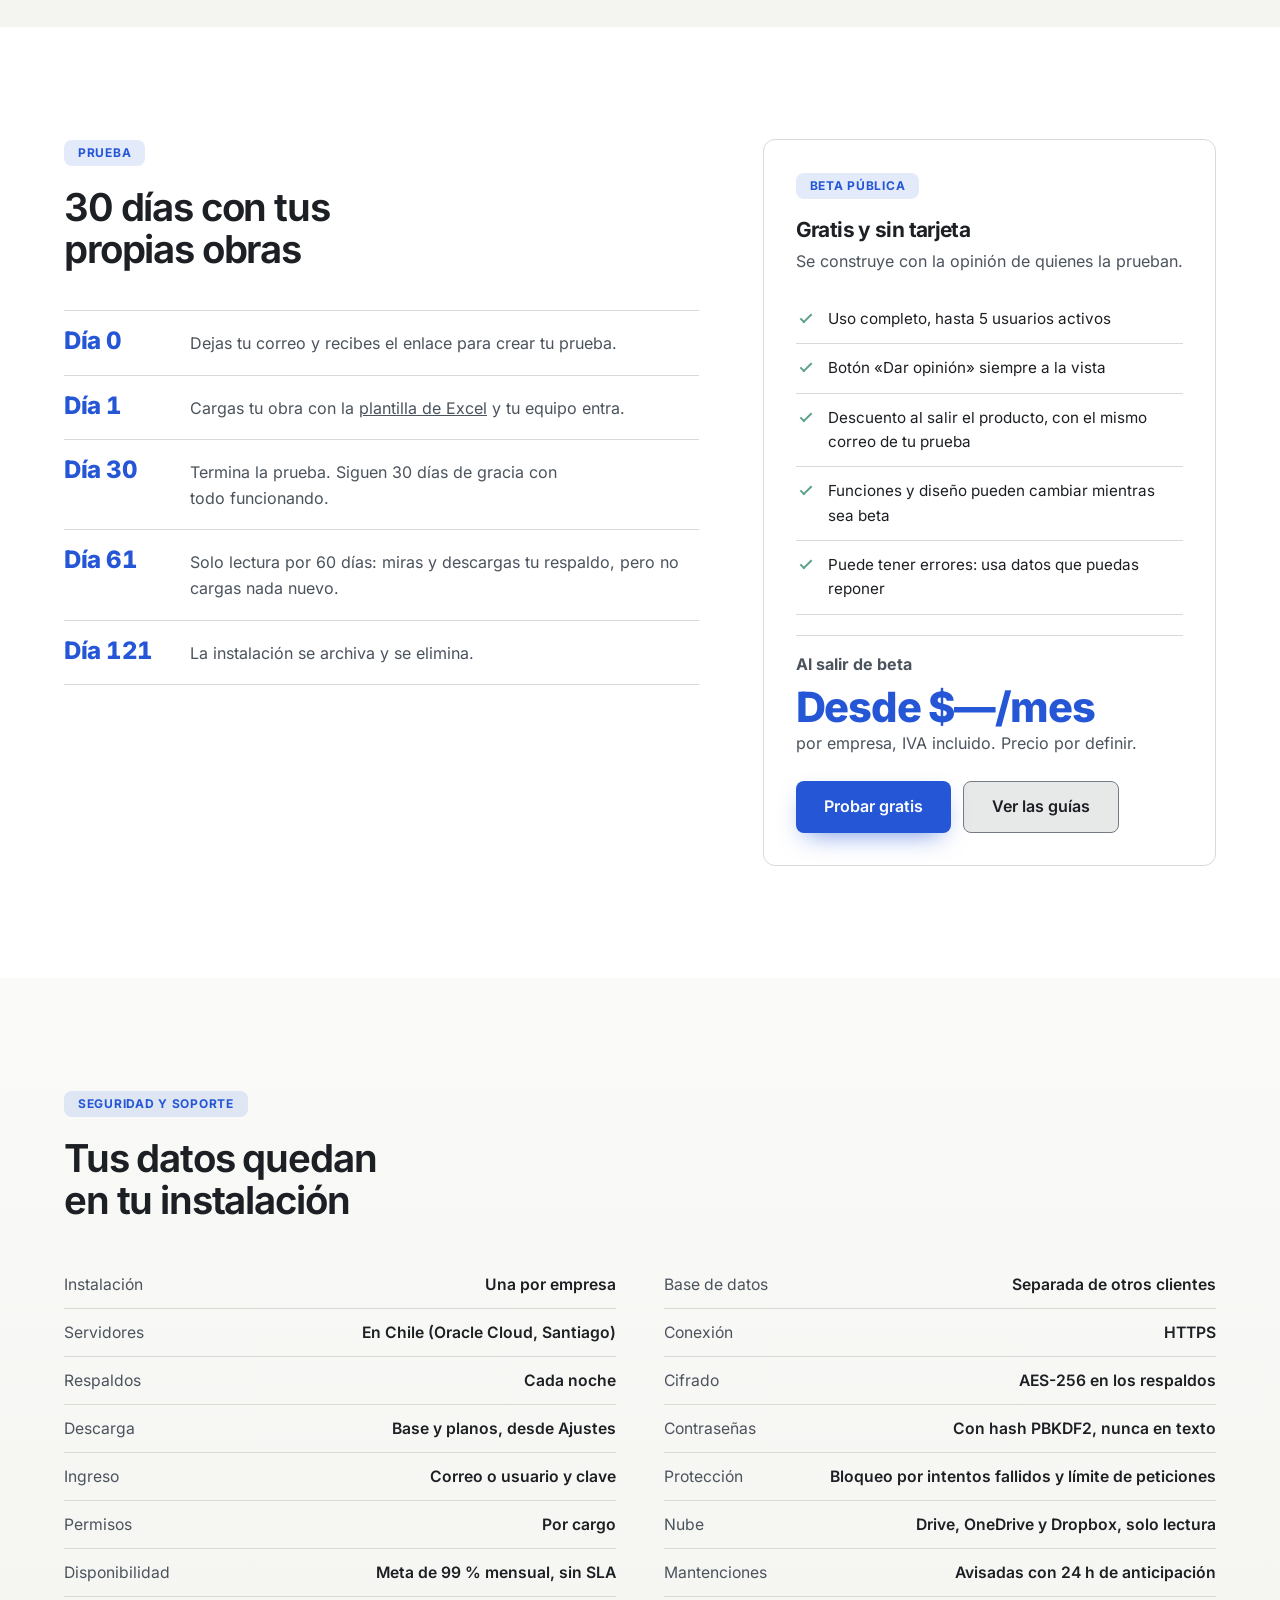
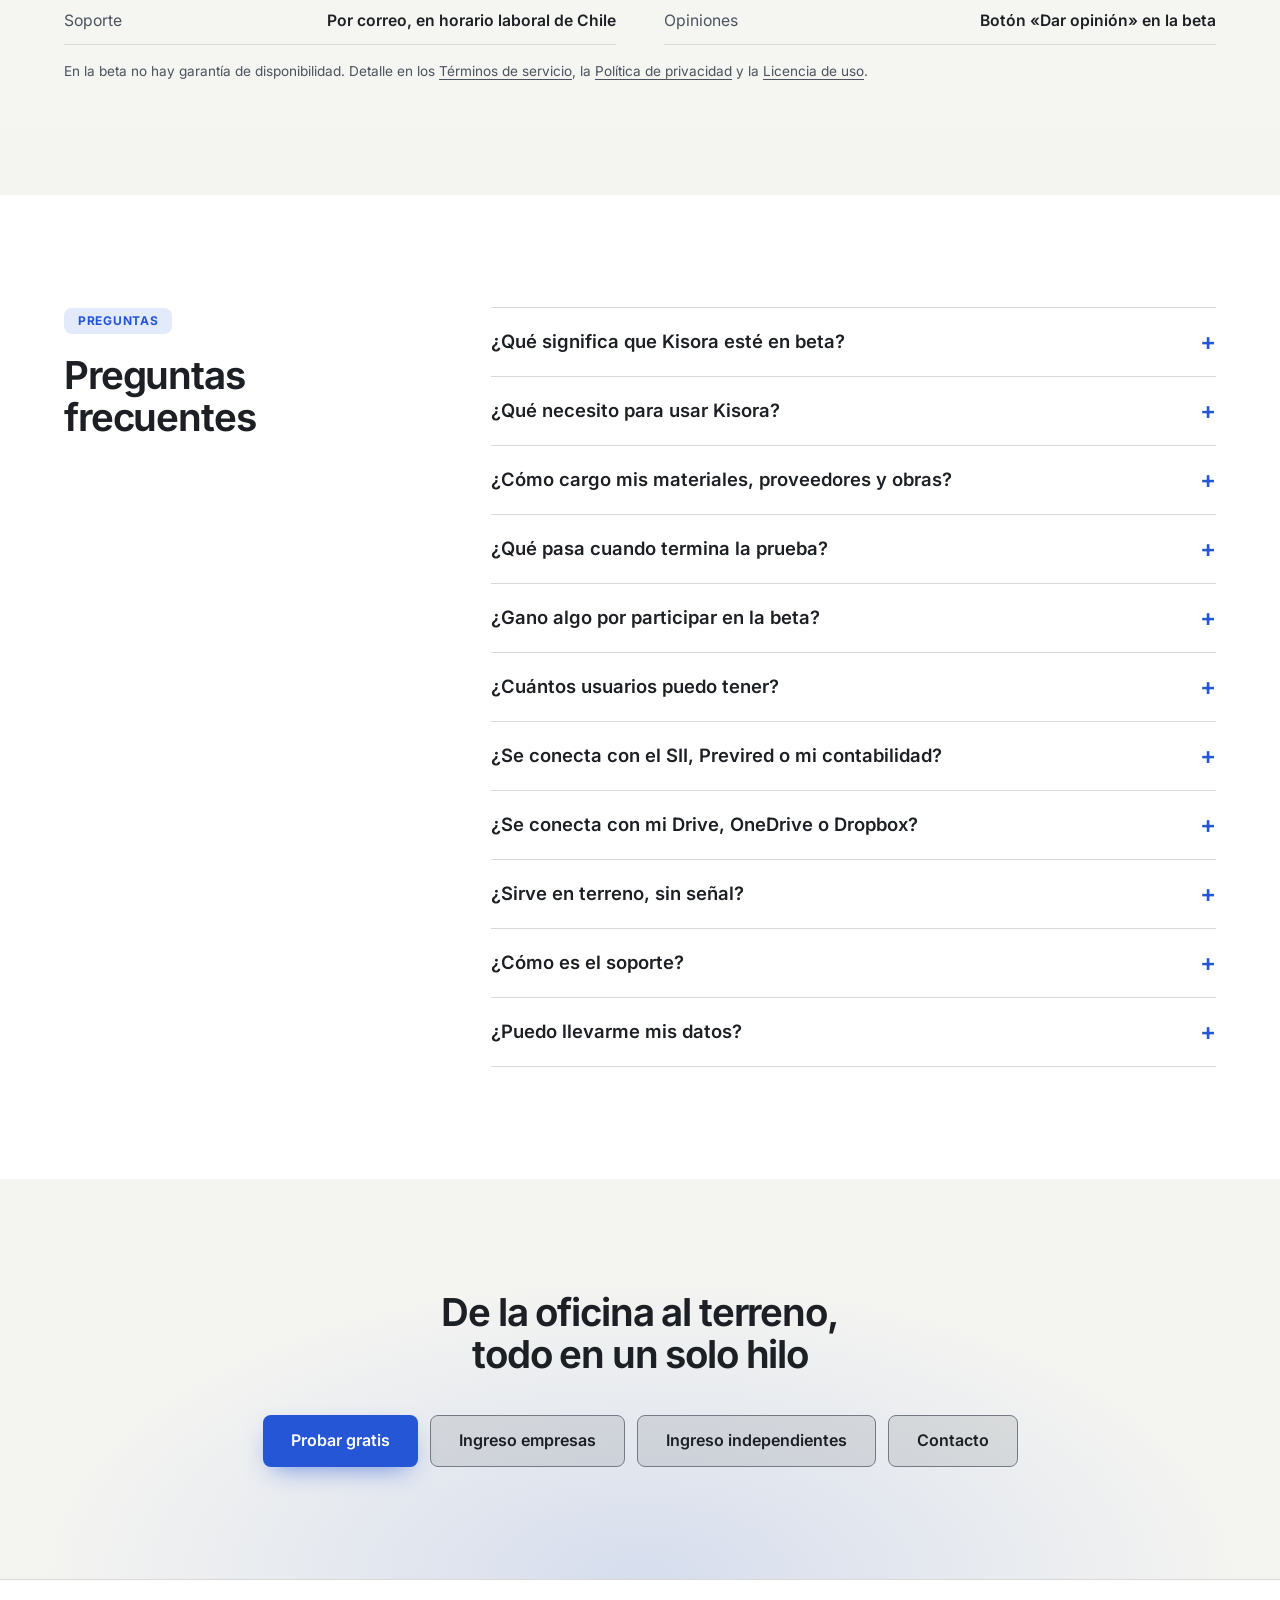
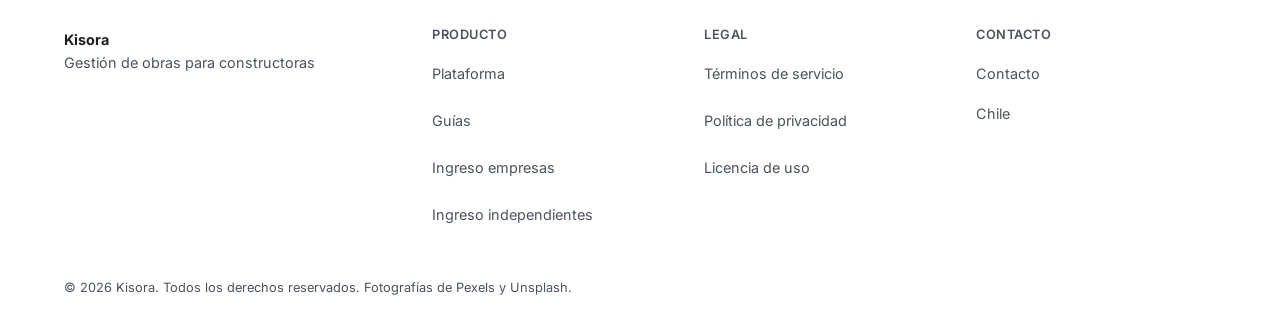
==== commit cdf05e42: "Tipos de obra, siglas expandidas, secciones condensadas, pricing visible, narrativa de marca Co-Auth" ====
--- a/index.html
+++ b/index.html
@@ -38,7 +38,7 @@
 <header class="mast">
   <div class="c">
     <a class="marca" href="/" aria-label="Kisora, inicio"><img class="solo-osc" src="/img/logo-horizontal-reverso.svg" width="112" height="30" alt="Kisora"><img class="solo-cla" src="/img/logo-horizontal.svg" width="112" height="30" alt=""></a>
-    <nav aria-label="Principal"><a href="#plataforma">Plataforma</a><a href="#movil">Teléfono</a><a href="#carga">Cargar datos</a><a href="#modulos">Módulos</a><a href="#datos">Seguridad</a><a href="/guias/">Guías</a><a href="#faq">Preguntas</a></nav>
+    <nav aria-label="Principal"><a href="#plataforma">Plataforma</a><a href="#movil">Teléfono</a><a href="#carga">Cargar datos</a><a href="#tipos-de-obra">Tipos de obra</a><a href="#datos">Seguridad</a><a href="/guias/">Guías</a><a href="#faq">Preguntas</a></nav>
     <details class="ing"><summary class="btn s">Ingresar</summary>
       <div class="ing-m"><button type="button" class="ing-x" aria-label="Cerrar menú">×</button><a href="https://clientes.kisora.cl/empresas"><strong>Ingreso empresas</strong><span>Constructoras con equipo</span></a><a href="https://clientes.kisora.cl/individual"><strong>Ingreso independientes</strong><span>Profesionales que llevan su propia obra</span></a></div>
     </details>
@@ -54,7 +54,7 @@
     <div class="k-in">
       <span class="tag">Gestión de obras en Chile</span>
       <h1>La obra ordenada, de la oficina al terreno</h1>
-      <p class="lead">Materiales, pagos, avance y personal en un solo sistema. Para quien lleva las cuentas en la oficina y para quien está en la obra.</p>
+      <p class="lead">Materiales, pagos, avance y personal en un solo sistema. Para quien firma las órdenes de compra en la oficina y para quien recibe los materiales en la obra.</p>
       <div class="acc">
         <a class="btn p" href="/probar.html">Probar gratis 30 días</a>
         <a class="btn" href="#plataforma">Ver la plataforma</a>
@@ -90,6 +90,7 @@
   <div class="c">
     <span class="tag">Para todo el equipo</span>
     <h2>Una sola obra, dos lugares de trabajo</h2>
+    <p class="mu dos-sub">Deja de manejar tu obra en seis herramientas distintas. Kisora reemplaza la planilla, el grupo de WhatsApp, el cuaderno y la carpeta de Drive.</p>
     <div class="k-dos">
       <article class="k-lug">
         <span class="k-ico"><svg viewBox="0 0 24 24" fill="none" stroke="currentColor" stroke-width="2" stroke-linecap="round" stroke-linejoin="round" aria-hidden="true"><rect x="3" y="4" width="18" height="13" rx="2"/><path d="M8 21h8M12 17v4M7 12l3-3 3 2 4-4"/></svg></span>
@@ -119,20 +120,6 @@
   </div>
 </section>
 
-<section id="flujo" class="k-sec k-alt">
-  <div class="c">
-    <span class="tag">Flujo</span>
-    <h2>Un solo hilo, de la compra al pago</h2>
-    <ol class="k-flujo">
-      <li><a href="#plataforma" data-ir="compras"><span class="k-nd">1</span><h3>Orden de compra</h3><p>Por proveedor y destino.</p></a></li>
-      <li><a href="#plataforma" data-ir="compras"><span class="k-nd">2</span><h3>Bodega</h3><p>Recepción y aviso de materiales bajo el mínimo.</p></a></li>
-      <li><a href="#plataforma" data-ir="logistica"><span class="k-nd">3</span><h3>Logística</h3><p>Viaje con chofer, vehículo y confirmación de cada parada.</p></a></li>
-      <li><a href="#plataforma" data-ir="pagos"><span class="k-nd">4</span><h3>Factura</h3><p>Por pagar o pagada, con su antigüedad a la vista.</p></a></li>
-      <li><a href="#plataforma" data-ir="proyectos"><span class="k-nd">5</span><h3>Proyecto</h3><p>Todo queda en su obra, con presupuesto, planos y Carta Gantt.</p></a></li>
-    </ol>
-  </div>
-</section>
-
 <section id="plataforma" class="k-sec">
   <div class="c">
     <span class="tag">Plataforma</span>
@@ -178,17 +165,17 @@
   </div>
 </section>
 
-<section id="modulos" class="k-sec k-alt">
-  <div class="c">
-    <span class="tag">Módulos por tipo de trabajo</span>
+<section id="tipos-de-obra" class="k-sec k-alt">
+  <div class="c">
+    <span class="tag">Tipos de obra</span>
     <h2>Enciende solo el tipo de obra que haces</h2>
     <div class="k-mod">
       <div class="k-core"><h3>Núcleo, siempre activo</h3><p>Compras y bodega, Proyectos, Logística, Pagos y Personal.</p></div>
-      <div class="k-m"><h3>Vivienda nueva con subsidio</h3><p>DS 49, DS 19 y DS 10.</p></div>
-      <div class="k-m"><h3>Mejoramiento y ampliación</h3><p>DS 27.</p></div>
-      <div class="k-m"><h3>Obra pública</h3><p>DS 75, MOP.</p></div>
-    </div>
-    <p class="k-p">Cada módulo trae sus documentos y plantillas, llenados desde tus datos. Apagar un módulo oculta sus datos, nunca los borra.</p>
+      <div class="k-m"><h3>Vivienda nueva con subsidio</h3><p>Subsidio a la construcción (DS 49), Fondo solidario de vivienda (DS 19) y Sistema integrado de subsidio (DS 10).</p></div>
+      <div class="k-m"><h3>Mejoramiento y ampliación</h3><p>Programa de protección del patrimonio familiar (DS 27).</p></div>
+      <div class="k-m"><h3>Obra pública</h3><p>Reglamento de contratos de obra pública (DS 75), Ministerio de Obras Públicas (MOP).</p></div>
+    </div>
+    <p class="k-p">Cada tipo de obra trae sus documentos y plantillas, llenados desde tus datos. Apagar un tipo de obra oculta sus datos, nunca los borra.</p>
   </div>
 </section>
 
@@ -206,13 +193,7 @@
       <div class="fn"><h3>Nube en solo lectura</h3><p>Drive, OneDrive y Dropbox: Kisora lista tus carpetas y archivos sin modificarlos.</p></div>
       <div class="fn"><h3>Permisos por cargo</h3><p>Cada empresa crea sus cargos y define qué puede hacer cada uno.</p></div>
     </div>
-  </div>
-</section>
-
-<section id="integraciones" class="k-sec k-alt">
-  <div class="c">
-    <span class="tag">Integraciones</span>
-    <h2>Con qué se conecta y con qué no</h2>
+    <h3 class="mt-48">Integraciones</h3>
     <div class="k-mod">
       <div class="k-m"><h3>Se conecta</h3><p>Drive, OneDrive y Dropbox, en solo lectura. Pronóstico del tiempo por obra. Carta Gantt de MS Project (XML), GanttProject, Excel y CSV.</p></div>
       <div class="k-m"><h3>Exporta</h3><p>La orden de compra en Excel y lista para imprimir en A4. La Carta Gantt en XML de MS Project y en Excel. Un respaldo con tu base de datos y tus planos.</p></div>
@@ -221,9 +202,38 @@
   </div>
 </section>
 
-<section id="terreno" class="k-band">
-  <img src="/img/equipo.webp" srcset="/img/equipo-800.webp 800w, /img/equipo.webp 1600w" sizes="100vw" width="1600" height="1067" loading="lazy" alt="Equipo de obra revisando el avance en terreno">
-  <div class="c"><p class="k-big"><span>Planifica.</span> <span>Ejecuta.</span> <span>Controla.</span></p><p class="k-sub">Lo que se decide en la oficina llega a la obra, y lo que pasa en la obra vuelve a la oficina.</p></div>
+<section id="precios" class="k-sec k-alt">
+  <div class="c k-pr">
+    <div>
+      <span class="tag">Prueba</span>
+      <h2>30 días con tus propias obras</h2>
+      <ol class="k-reg">
+        <li><span class="dia">Día 0</span><p>Dejas tu correo y recibes el enlace para crear tu prueba.</p></li>
+        <li><span class="dia">Día 1</span><p>Cargas tu obra con la <a href="/guias/#carga">plantilla de Excel</a> y tu equipo entra.</p></li>
+        <li><span class="dia">Día 30</span><p>Termina la prueba. Siguen 30 días de gracia con todo funcionando.</p></li>
+        <li><span class="dia">Día 61</span><p>Solo lectura por 60 días: miras y descargas tu respaldo, pero no cargas nada nuevo.</p></li>
+        <li><span class="dia">Día 121</span><p>La instalación se archiva y se elimina.</p></li>
+      </ol>
+    </div>
+    <div class="card k-precio">
+      <span class="tag">Beta pública</span>
+      <h3>Gratis y sin tarjeta</h3>
+      <p class="mu pr-sub">Se construye con la opinión de quienes la prueban.</p>
+      <ul>
+        <li>Uso completo, hasta 5 usuarios activos</li>
+        <li>Botón «Dar opinión» siempre a la vista</li>
+        <li>Descuento al salir el producto, con el mismo correo de tu prueba</li>
+        <li>Funciones y diseño pueden cambiar mientras sea beta</li>
+        <li>Puede tener errores: usa datos que puedas reponer</li>
+      </ul>
+      <div class="pr-futuro">
+        <p class="mu pr-sep"><strong>Al salir de beta</strong></p>
+        <p class="cifra">Desde $—/mes</p>
+        <p class="mu">por empresa, IVA incluido. Precio por definir.</p>
+      </div>
+      <div class="acc"><a class="btn p" href="/probar.html">Probar gratis</a><a class="btn" href="/guias/">Ver las guías</a></div>
+    </div>
+  </div>
 </section>
 
 <section class="datos k-sec" id="datos">
@@ -252,35 +262,6 @@
   </div>
 </section>
 
-<section id="precios" class="k-sec">
-  <div class="c k-pr">
-    <div>
-      <span class="tag">Prueba</span>
-      <h2>30 días con tus propias obras</h2>
-      <ol class="k-reg">
-        <li><span class="dia">Día 0</span><p>Dejas tu correo y recibes el enlace para crear tu prueba.</p></li>
-        <li><span class="dia">Día 1</span><p>Cargas tu obra con la <a href="/guias/#carga">plantilla de Excel</a> y tu equipo entra.</p></li>
-        <li><span class="dia">Día 30</span><p>Termina la prueba. Siguen 30 días de gracia con todo funcionando.</p></li>
-        <li><span class="dia">Día 61</span><p>Solo lectura por 60 días: miras y descargas tu respaldo, pero no cargas nada nuevo.</p></li>
-        <li><span class="dia">Día 121</span><p>La instalación se archiva y se elimina.</p></li>
-      </ol>
-    </div>
-    <div class="card k-precio">
-      <span class="tag">Beta pública</span>
-      <h3>Gratis y sin tarjeta</h3>
-      <p class="mu pr-sub">Se construye con la opinión de quienes la prueban.</p>
-      <ul>
-        <li>Uso completo, hasta 5 usuarios activos</li>
-        <li>Botón «Dar opinión» siempre a la vista</li>
-        <li>Descuento al salir el producto, con el mismo correo de tu prueba</li>
-        <li>Funciones y diseño pueden cambiar mientras sea beta</li>
-        <li>Puede tener errores: usa datos que puedas reponer</li>
-      </ul>
-      <div class="acc"><a class="btn p" href="/probar.html">Probar gratis</a><a class="btn" href="/guias/">Ver las guías</a></div>
-    </div>
-  </div>
-</section>
-
 <section class="k-sec k-alt" id="faq">
   <div class="c k-faq">
     <div><span class="tag">Preguntas</span><h2>Preguntas frecuentes</h2></div>
@@ -302,7 +283,7 @@
 
 <section class="cta k-sec" id="contacto">
   <div class="c">
-    <h2>Ordena tu obra esta semana</h2>
+    <h2>De la oficina al terreno, todo en un solo hilo</h2>
     <div class="acc ctr">
       <a class="btn p" href="/probar.html">Probar gratis</a>
       <a class="btn" href="https://clientes.kisora.cl/empresas">Ingreso empresas</a>
--- a/css/inicio.css
+++ b/css/inicio.css
@@ -85,6 +85,9 @@
 .k-precio ul{margin:20px 0 0;padding:0;list-style:none}.k-precio li{padding:12px 0 12px 32px;border-bottom:1px solid var(--ln);position:relative;font-size:.95rem}
 .k-precio li::before{content:"";position:absolute;left:4px;top:19px;width:12px;height:6px;border-left:2px solid var(--ok);border-bottom:2px solid var(--ok);transform:rotate(-45deg)}
 .k-precio .acc{margin-top:24px}
+.dos-sub{max-width:50ch;margin-top:-24px;margin-bottom:40px}
+.mt-48{margin-top:48px}
+.pr-sep{margin-top:20px;padding-top:16px;border-top:1px solid var(--ln)}
 
 /* faq */
 .k-faq{display:grid;grid-template-columns:4fr 8fr;gap:clamp(32px,5vw,72px);align-items:start}
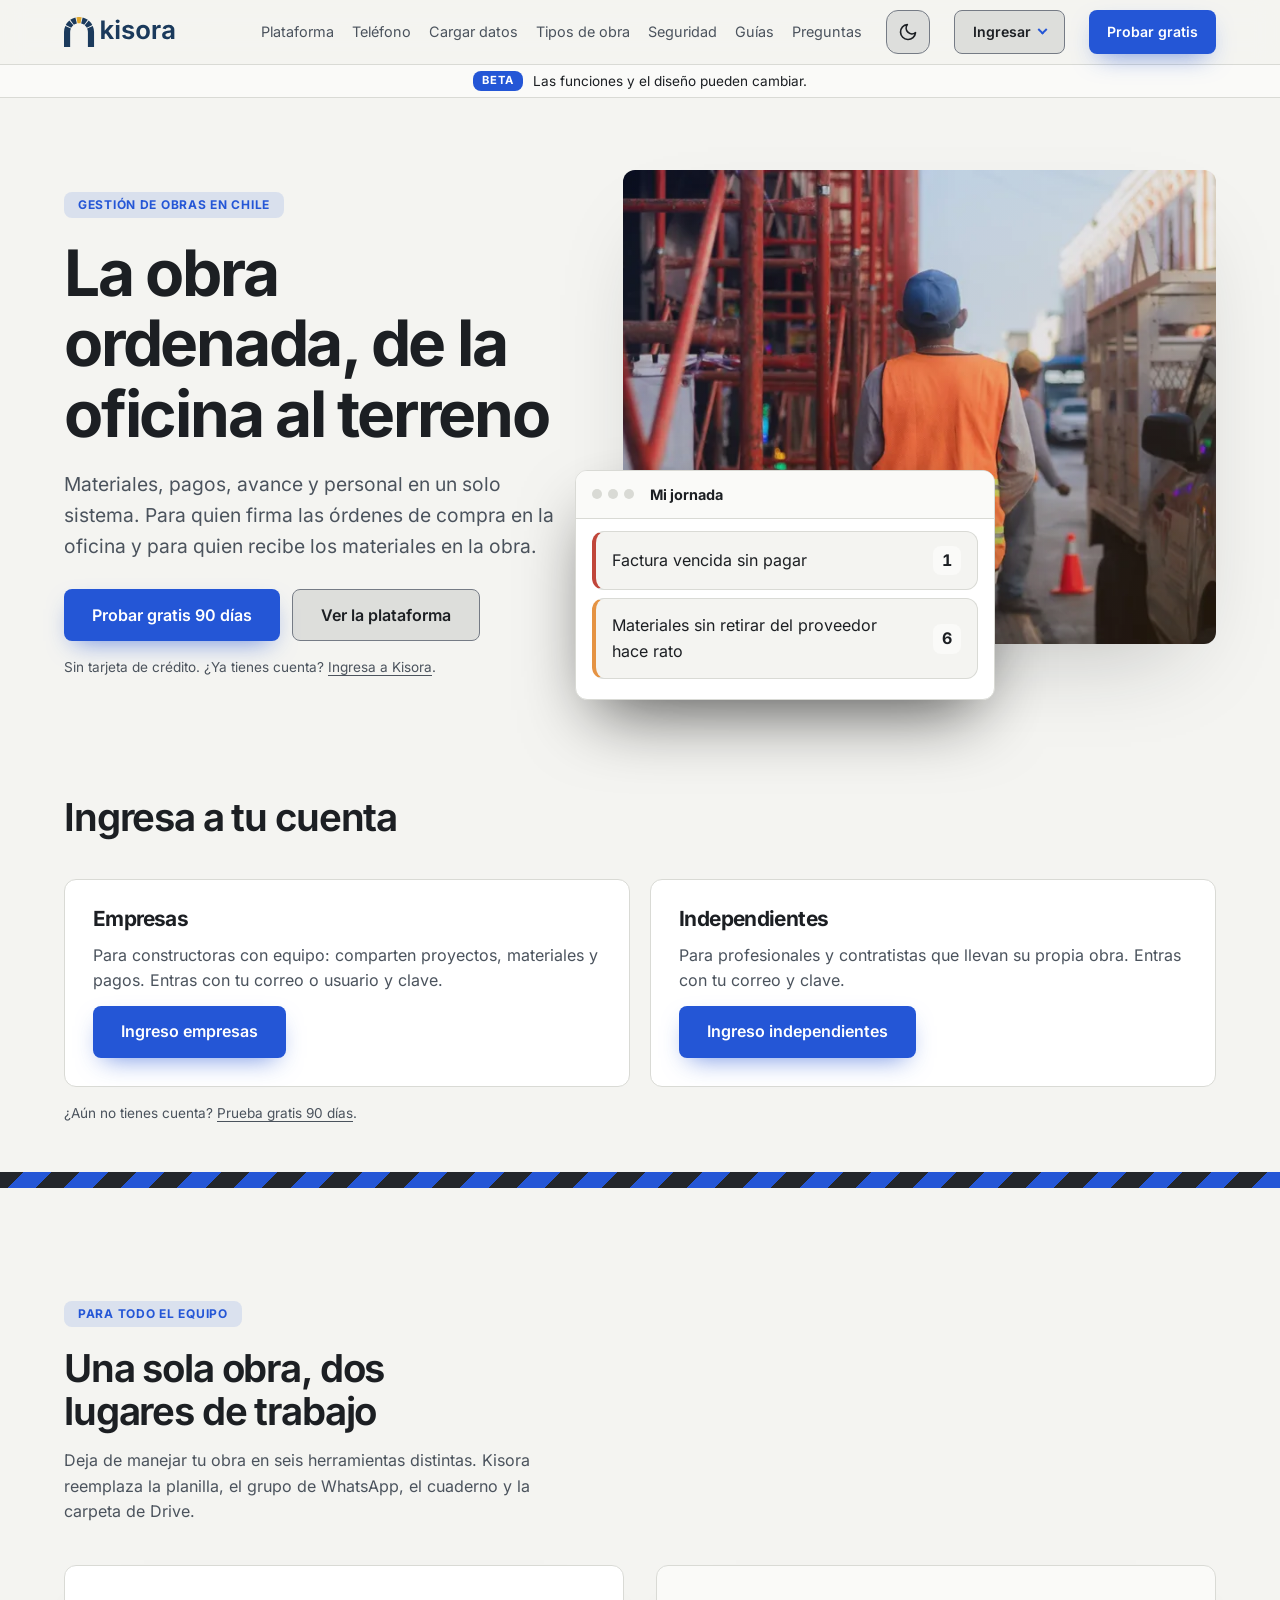
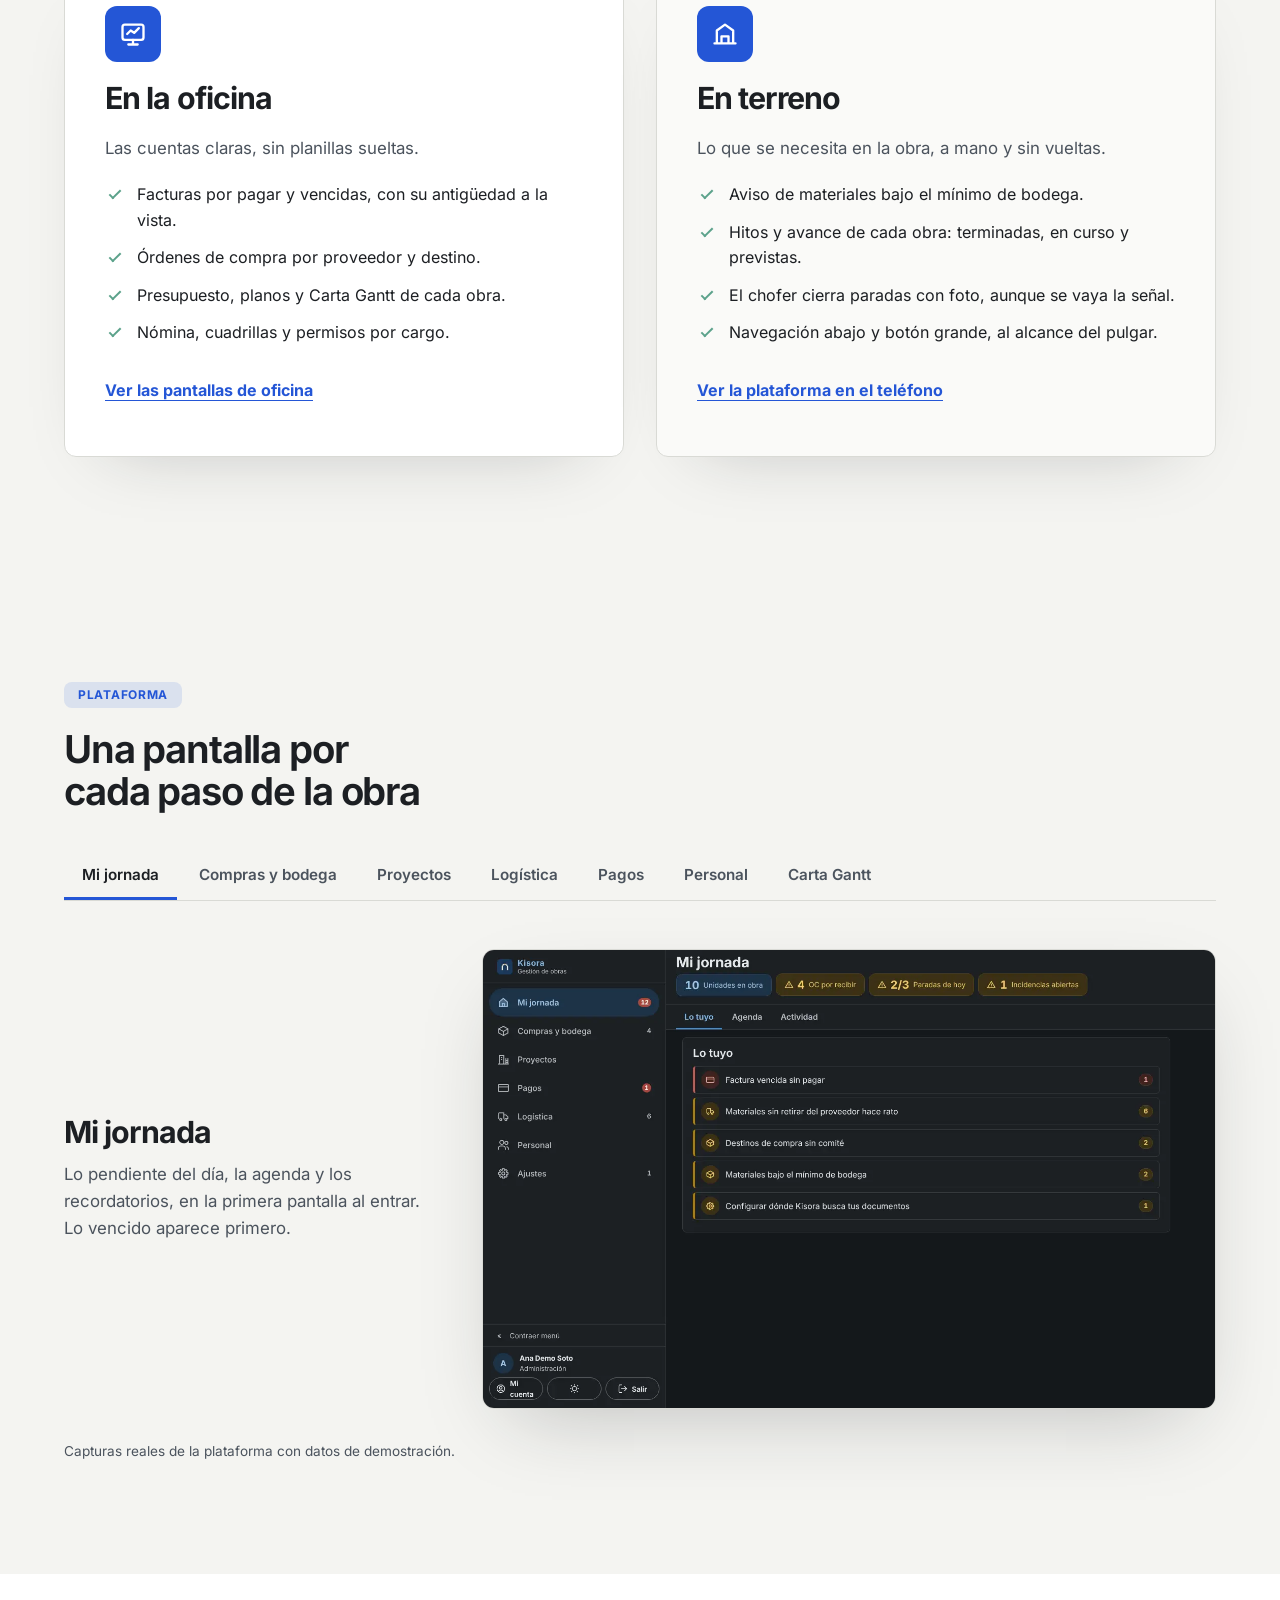
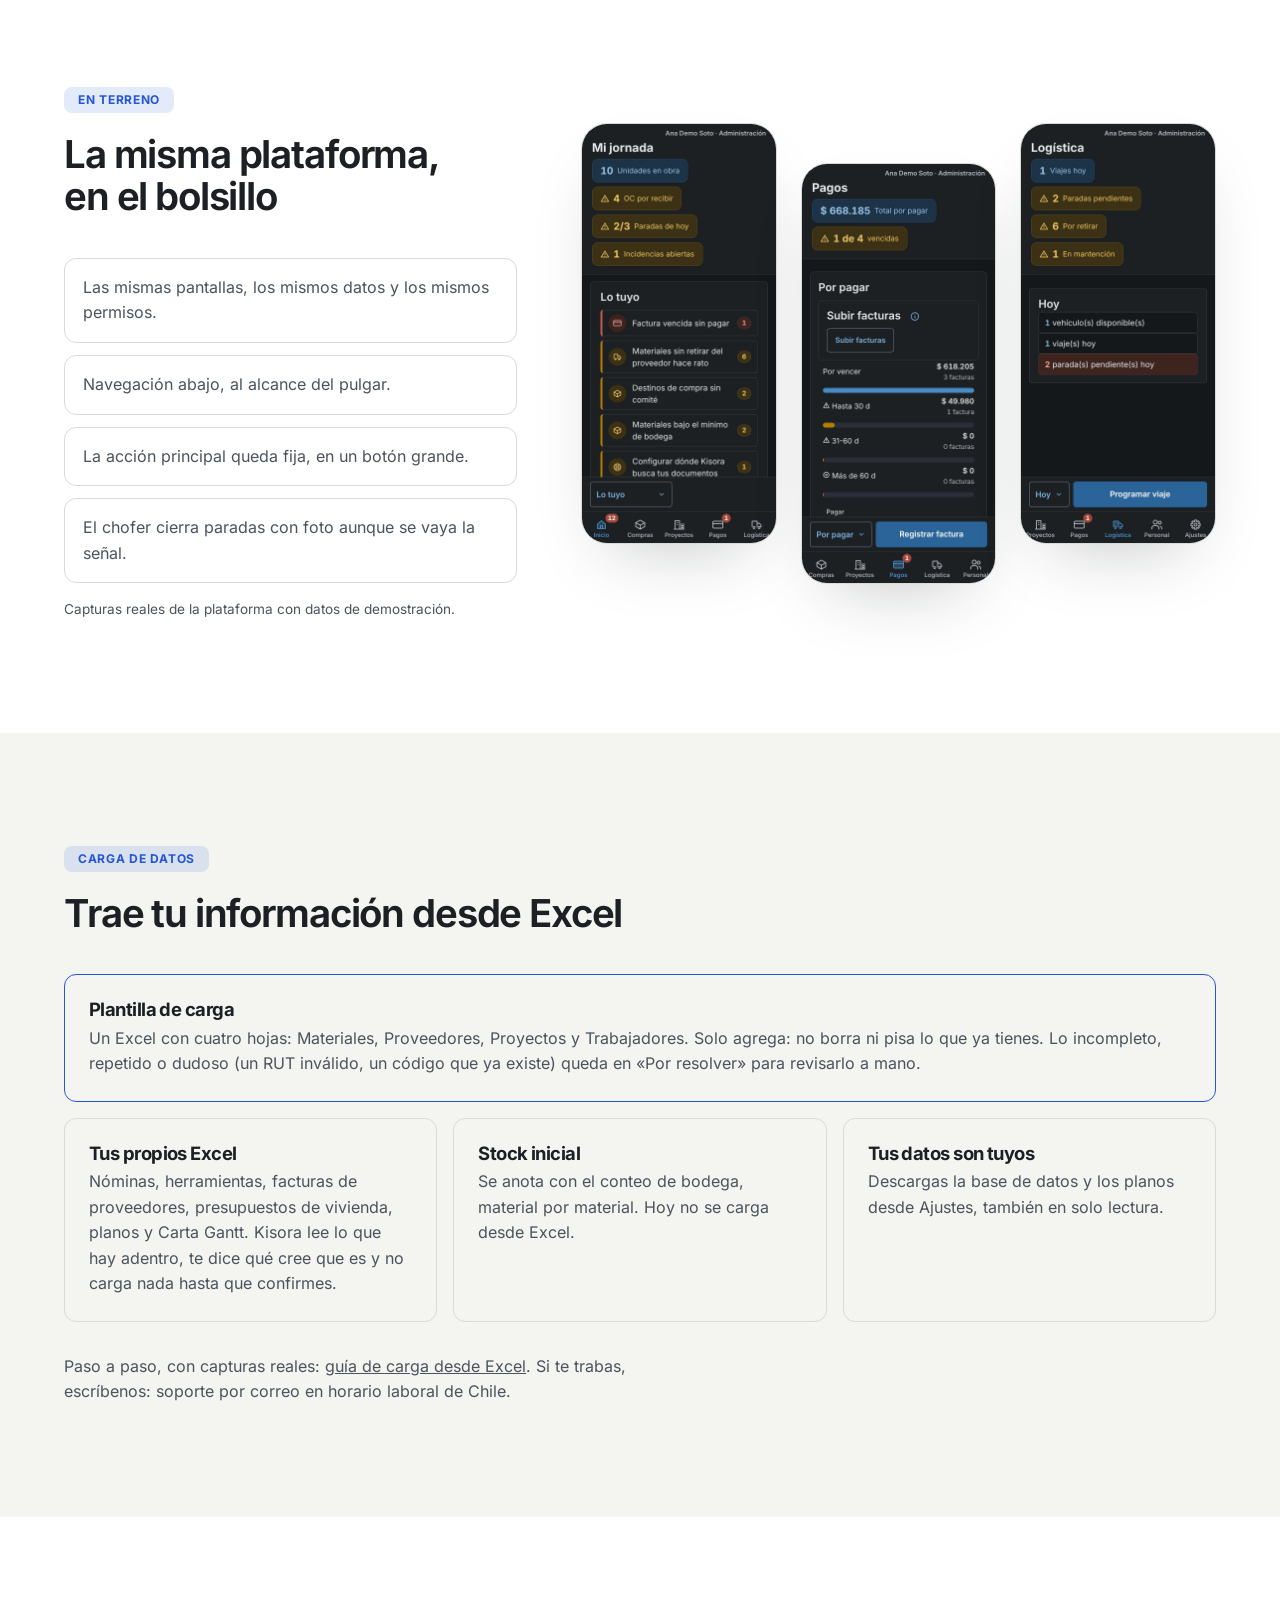
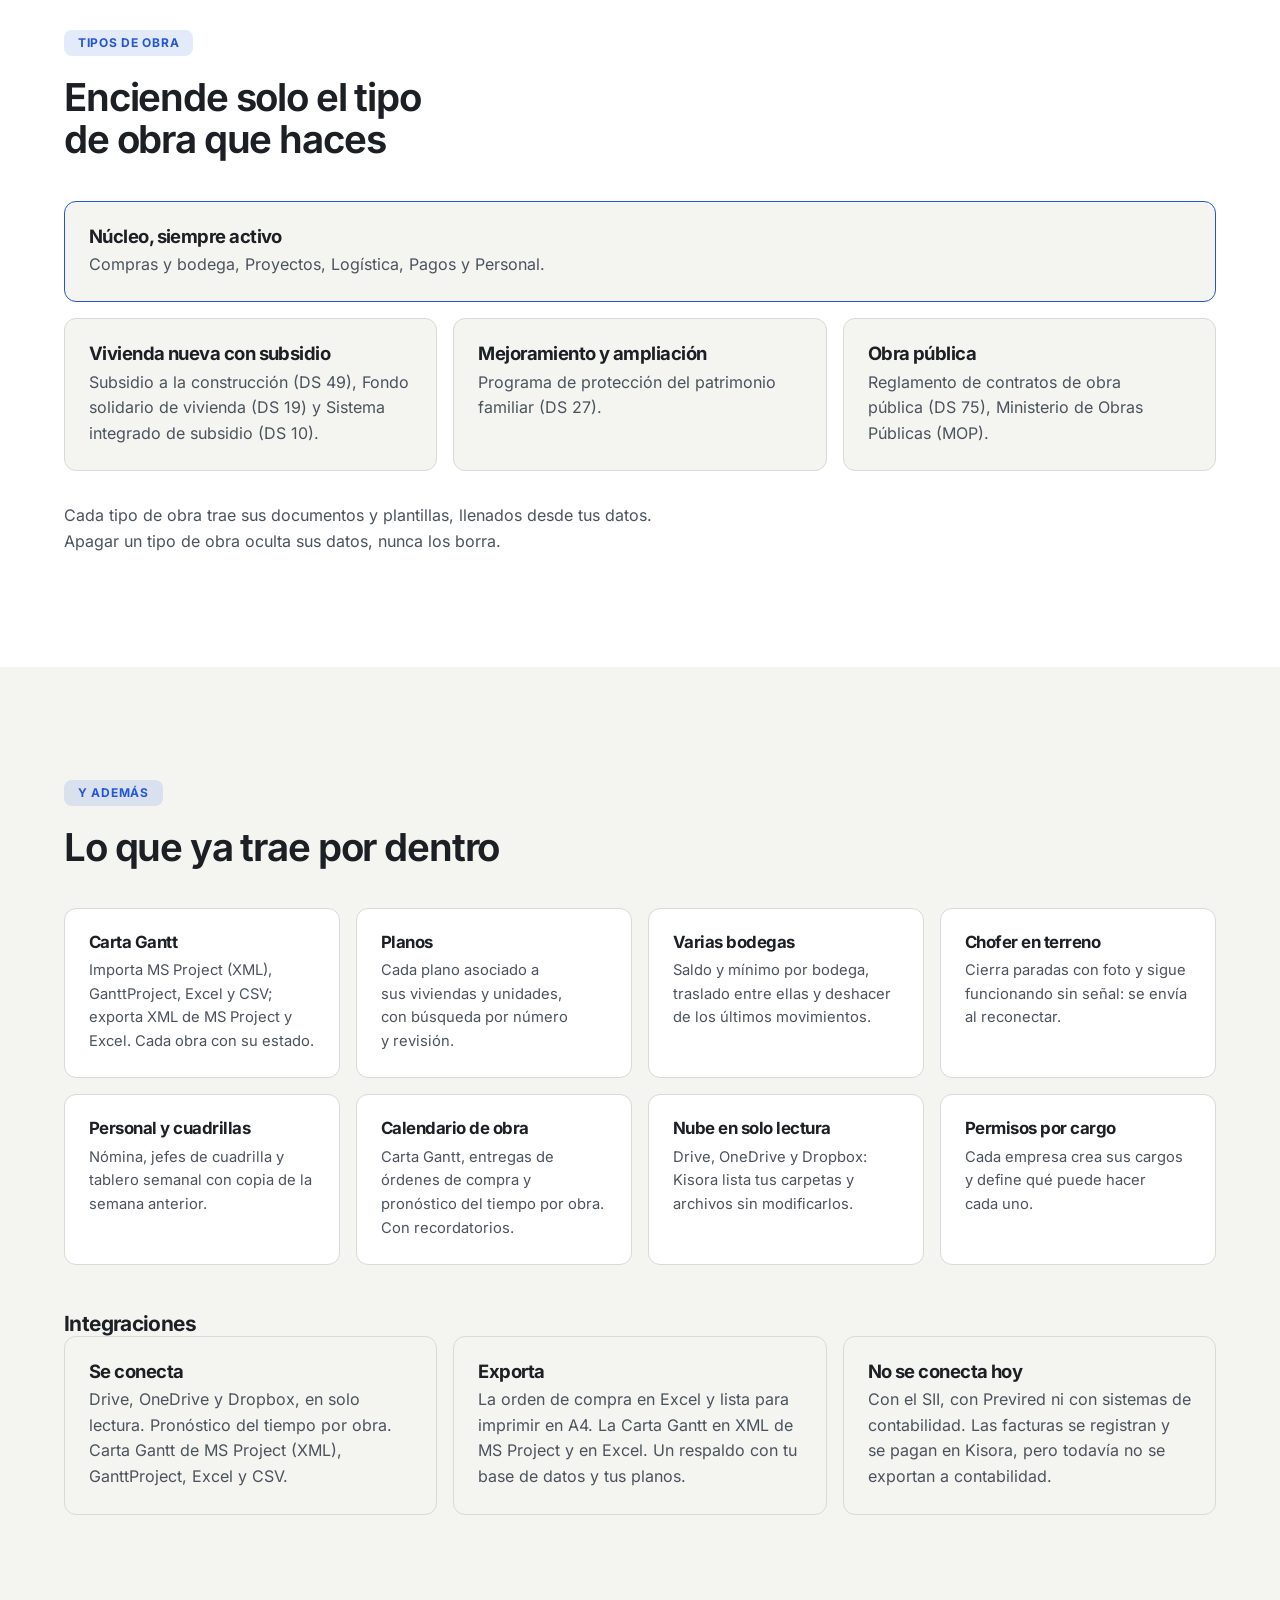
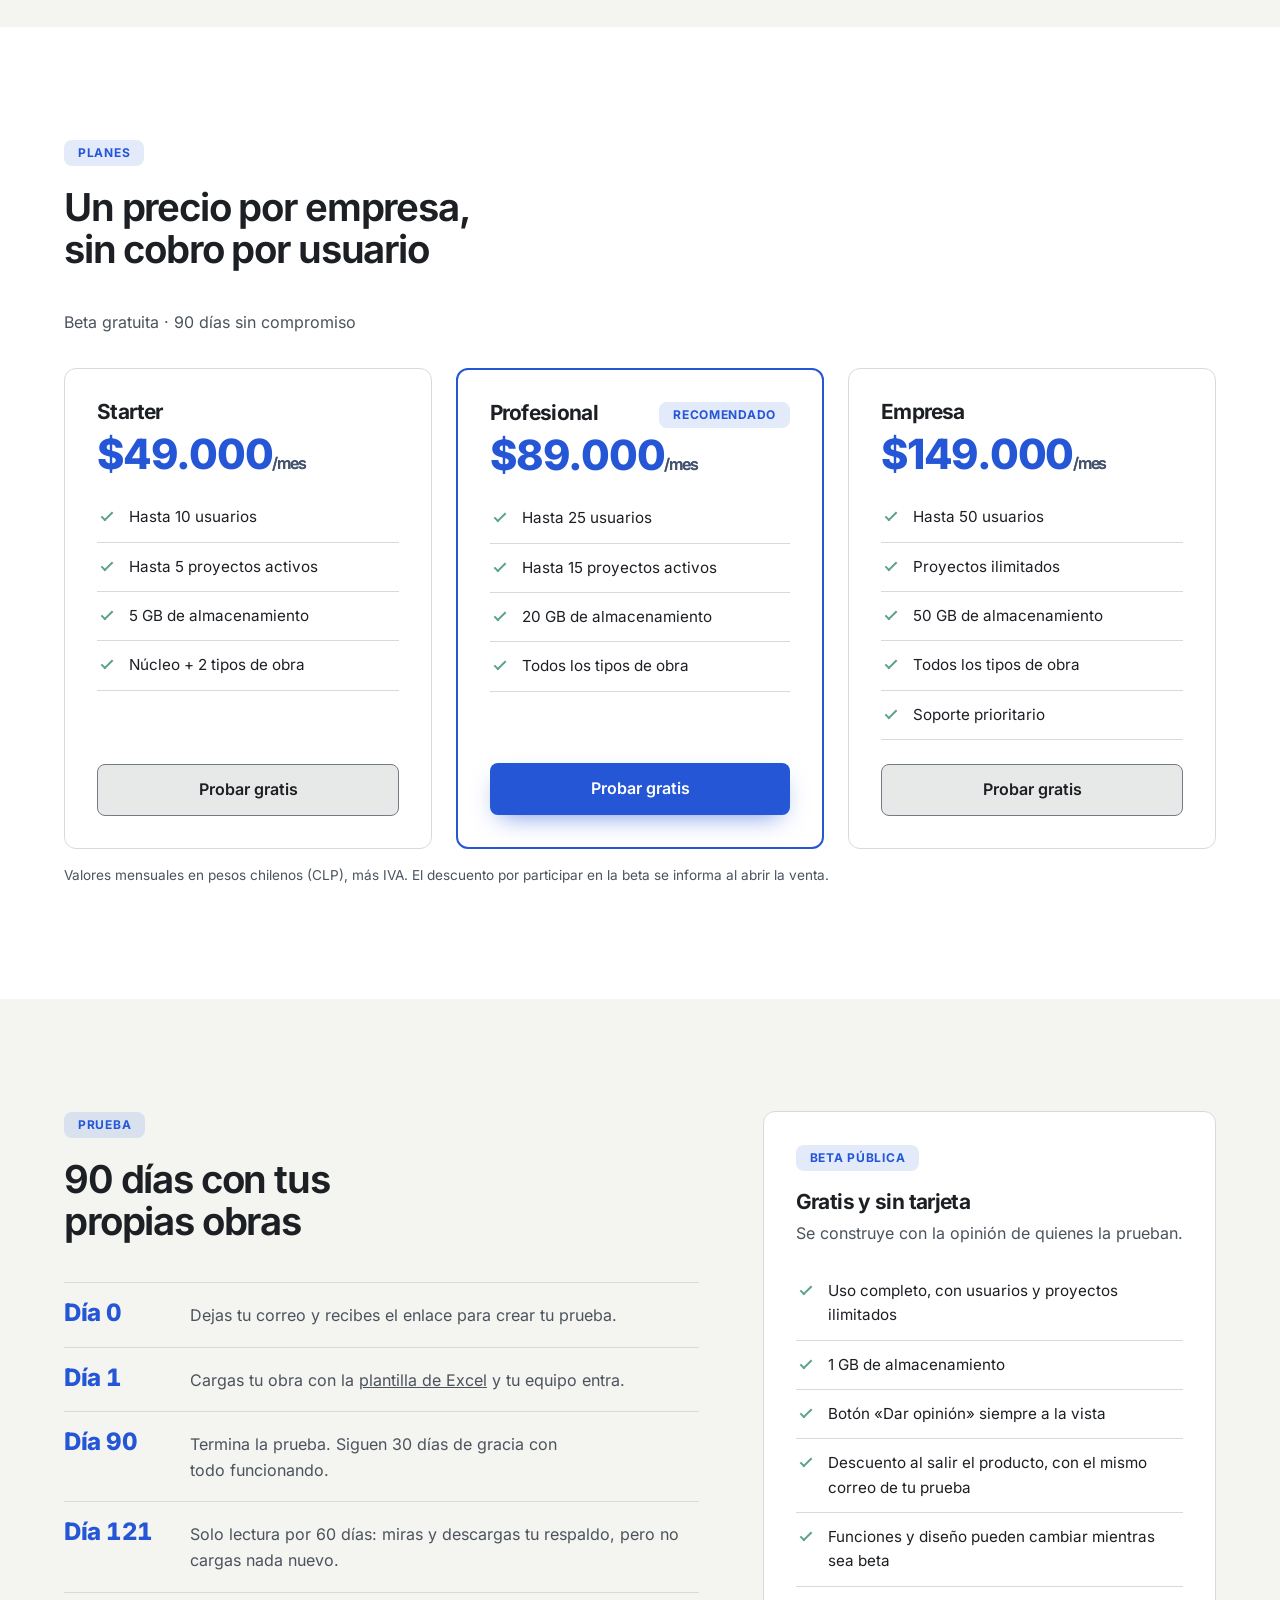
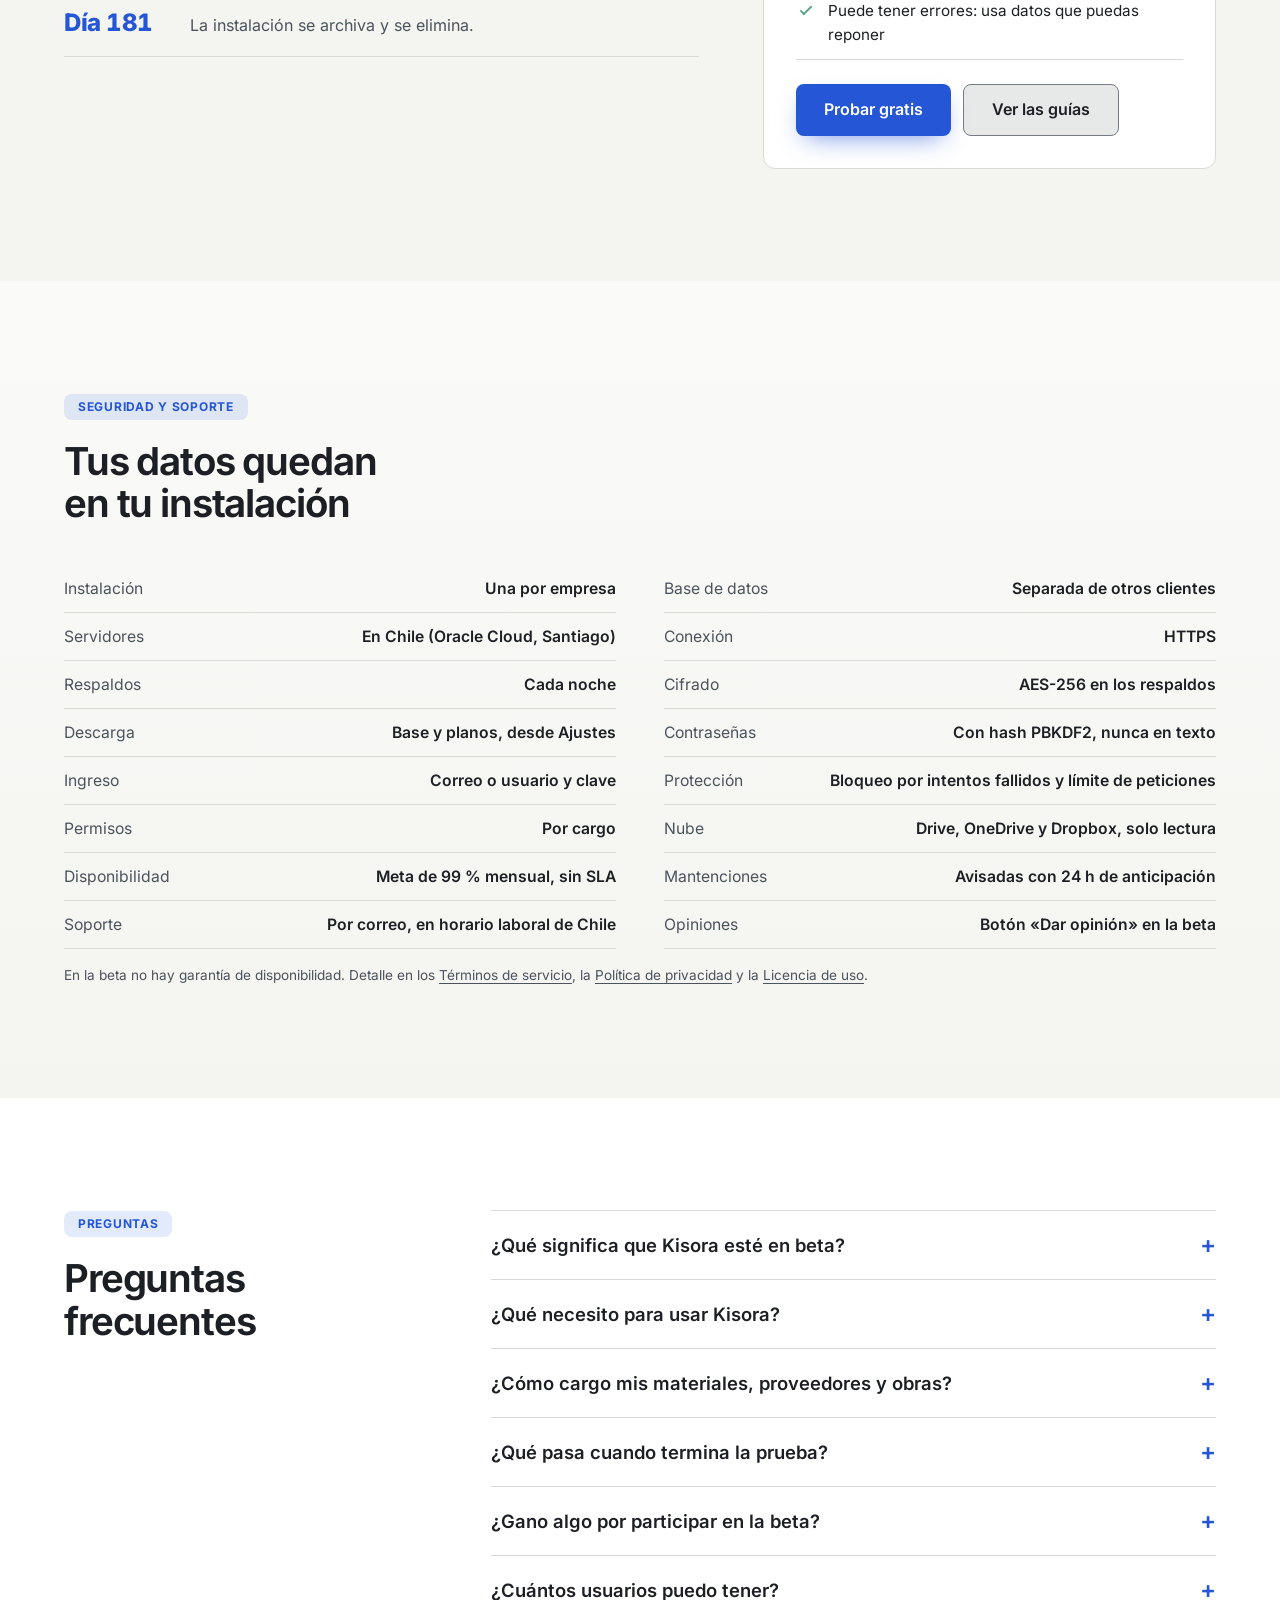
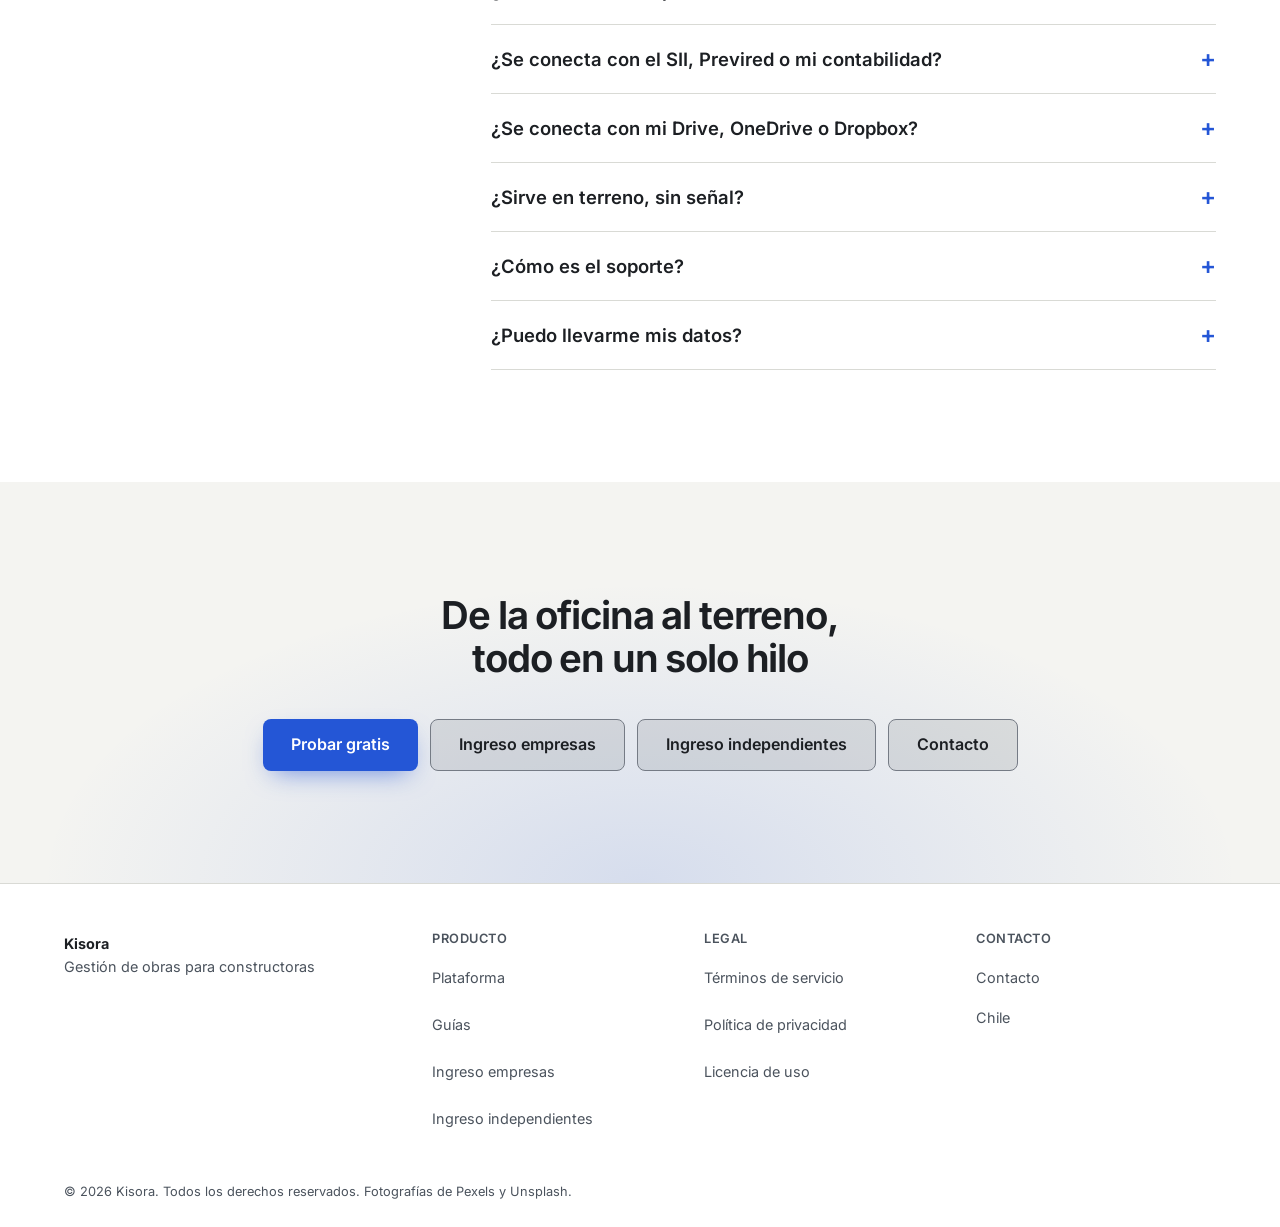
==== commit d1f8f1f8: "Pricing con 3 planes en la landing Co-Authored-By: Claude Sonnet 5.5 <noreply@anthropic.com> Claude-" ====
--- a/index.html
+++ b/index.html
@@ -56,7 +56,7 @@
       <h1>La obra ordenada, de la oficina al terreno</h1>
       <p class="lead">Materiales, pagos, avance y personal en un solo sistema. Para quien firma las órdenes de compra en la oficina y para quien recibe los materiales en la obra.</p>
       <div class="acc">
-        <a class="btn p" href="/probar.html">Probar gratis 30 días</a>
+        <a class="btn p" href="/probar.html">Probar gratis 90 días</a>
         <a class="btn" href="#plataforma">Ver la plataforma</a>
       </div>
       <p class="nota">Sin tarjeta de crédito. ¿Ya tienes cuenta? <a href="#ingreso">Ingresa a Kisora</a>.</p>
@@ -81,7 +81,7 @@
       <div class="ing-c"><h3>Empresas</h3><p>Para constructoras con equipo: comparten proyectos, materiales y pagos. Entras con tu correo o usuario y clave.</p><a class="btn p" href="https://clientes.kisora.cl/empresas">Ingreso empresas</a></div>
       <div class="ing-c"><h3>Independientes</h3><p>Para profesionales y contratistas que llevan su propia obra. Entras con tu correo y clave.</p><a class="btn p" href="https://clientes.kisora.cl/individual">Ingreso independientes</a></div>
     </div>
-    <p class="nota">¿Aún no tienes cuenta? <a href="/probar.html">Prueba gratis 30 días</a>.</p>
+    <p class="nota">¿Aún no tienes cuenta? <a href="/probar.html">Prueba gratis 90 días</a>.</p>
   </div>
 </section>
 <div class="k-hz" aria-hidden="true"></div>
@@ -203,16 +203,28 @@
 </section>
 
 <section id="precios" class="k-sec k-alt">
+  <div class="c">
+    <span class="tag">Planes</span>
+    <h2>Un precio por empresa, sin cobro por usuario</h2>
+    <p class="mu">Beta gratuita · 90 días sin compromiso</p>
+    <div class="k-planes">
+<article class="card k-plan"><h3>Starter</h3><p class="cifra">$49.000<span>/mes</span></p><ul><li>Hasta 10 usuarios</li><li>Hasta 5 proyectos activos</li><li>5 GB de almacenamiento</li><li>Núcleo + 2 tipos de obra</li></ul><a class="btn" href="/probar.html">Probar gratis</a></article><article class="card k-plan rec"><h3>Profesional</h3><span class="tag">Recomendado</span><p class="cifra">$89.000<span>/mes</span></p><ul><li>Hasta 25 usuarios</li><li>Hasta 15 proyectos activos</li><li>20 GB de almacenamiento</li><li>Todos los tipos de obra</li></ul><a class="btn p" href="/probar.html">Probar gratis</a></article><article class="card k-plan"><h3>Empresa</h3><p class="cifra">$149.000<span>/mes</span></p><ul><li>Hasta 50 usuarios</li><li>Proyectos ilimitados</li><li>50 GB de almacenamiento</li><li>Todos los tipos de obra</li><li>Soporte prioritario</li></ul><a class="btn" href="/probar.html">Probar gratis</a></article>
+    </div>
+    <p class="nota">Valores mensuales en pesos chilenos (CLP), más IVA. El descuento por participar en la beta se informa al abrir la venta.</p>
+  </div>
+</section>
+
+<section id="prueba" class="k-sec">
   <div class="c k-pr">
     <div>
       <span class="tag">Prueba</span>
-      <h2>30 días con tus propias obras</h2>
+      <h2>90 días con tus propias obras</h2>
       <ol class="k-reg">
         <li><span class="dia">Día 0</span><p>Dejas tu correo y recibes el enlace para crear tu prueba.</p></li>
         <li><span class="dia">Día 1</span><p>Cargas tu obra con la <a href="/guias/#carga">plantilla de Excel</a> y tu equipo entra.</p></li>
-        <li><span class="dia">Día 30</span><p>Termina la prueba. Siguen 30 días de gracia con todo funcionando.</p></li>
-        <li><span class="dia">Día 61</span><p>Solo lectura por 60 días: miras y descargas tu respaldo, pero no cargas nada nuevo.</p></li>
-        <li><span class="dia">Día 121</span><p>La instalación se archiva y se elimina.</p></li>
+        <li><span class="dia">Día 90</span><p>Termina la prueba. Siguen 30 días de gracia con todo funcionando.</p></li>
+        <li><span class="dia">Día 121</span><p>Solo lectura por 60 días: miras y descargas tu respaldo, pero no cargas nada nuevo.</p></li>
+        <li><span class="dia">Día 181</span><p>La instalación se archiva y se elimina.</p></li>
       </ol>
     </div>
     <div class="card k-precio">
@@ -220,17 +232,13 @@
       <h3>Gratis y sin tarjeta</h3>
       <p class="mu pr-sub">Se construye con la opinión de quienes la prueban.</p>
       <ul>
-        <li>Uso completo, hasta 5 usuarios activos</li>
+        <li>Uso completo, con usuarios y proyectos ilimitados</li>
+        <li>1 GB de almacenamiento</li>
         <li>Botón «Dar opinión» siempre a la vista</li>
         <li>Descuento al salir el producto, con el mismo correo de tu prueba</li>
         <li>Funciones y diseño pueden cambiar mientras sea beta</li>
         <li>Puede tener errores: usa datos que puedas reponer</li>
       </ul>
-      <div class="pr-futuro">
-        <p class="mu pr-sep"><strong>Al salir de beta</strong></p>
-        <p class="cifra">Desde $—/mes</p>
-        <p class="mu">por empresa, IVA incluido. Precio por definir.</p>
-      </div>
       <div class="acc"><a class="btn p" href="/probar.html">Probar gratis</a><a class="btn" href="/guias/">Ver las guías</a></div>
     </div>
   </div>
@@ -269,9 +277,9 @@
     <details><summary>¿Qué significa que Kisora esté en beta?</summary><p>Que todavía la estamos construyendo con quienes la prueban. Funciones y diseño pueden cambiar o moverse según lo que nos cuenten, y puede tener errores. Por eso conviene usar datos que puedas reponer y descargar tu respaldo desde Ajustes. Tu opinión llega con el botón «Dar opinión».</p></details>
     <details><summary>¿Qué necesito para usar Kisora?</summary><p>Un navegador y conexión a internet. Funciona en computador, tablet y celular.</p></details>
     <details><summary>¿Cómo cargo mis materiales, proveedores y obras?</summary><p>Con una plantilla de Excel que bajas desde Ajustes, o subiendo tus propios Excel: Kisora los reconoce por su contenido y no carga nada hasta que confirmes. El stock inicial se anota con el conteo de bodega. Mira la <a href="/guias/#carga">guía paso a paso</a>.</p></details>
-    <details><summary>¿Qué pasa cuando termina la prueba?</summary><p>A los 30 días termina la prueba y siguen 30 días de gracia con todo funcionando. Luego hay 60 días en solo lectura, en que puedes mirar y descargar tu respaldo, y después la instalación se archiva y se elimina.</p></details>
+    <details><summary>¿Qué pasa cuando termina la prueba?</summary><p>A los 90 días termina la prueba y siguen 30 días de gracia con todo funcionando. Luego hay 60 días en solo lectura, en que puedes mirar y descargar tu respaldo, y después la instalación se archiva y se elimina.</p></details>
     <details><summary>¿Gano algo por participar en la beta?</summary><p>Sí: un descuento cuando salga el producto, si contratas con el mismo correo con el que creaste tu prueba. Para eso guardamos solo un hash de ese correo, no el correo. El monto se informa al abrir la venta.</p></details>
-    <details><summary>¿Cuántos usuarios puedo tener?</summary><p>La prueba admite hasta 5 usuarios activos, cada uno con su cargo y sus permisos.</p></details>
+    <details><summary>¿Cuántos usuarios puedo tener?</summary><p>La prueba admite usuarios ilimitados, cada uno con su cargo y sus permisos.</p></details>
     <details><summary>¿Se conecta con el SII, Previred o mi contabilidad?</summary><p>Hoy no. Las facturas se registran y se pagan en Kisora, pero no se exportan a contabilidad. Lo que sí hay: Drive, OneDrive y Dropbox en solo lectura, y la orden de compra y la Carta Gantt en Excel.</p></details>
     <details><summary>¿Se conecta con mi Drive, OneDrive o Dropbox?</summary><p>Sí. Administración conecta la nube desde Ajustes y Kisora lista tus carpetas y archivos en modo solo lectura.</p></details>
     <details><summary>¿Sirve en terreno, sin señal?</summary><p>El chofer puede cerrar paradas y subir la foto sin conexión; se envía al reconectar. Para eso la pantalla debe estar abierta al perder la señal.</p></details>
--- a/css/inicio.css
+++ b/css/inicio.css
@@ -110,7 +110,17 @@
 }
 @media(max-width:36rem){
  .k-mod,.k-fns{grid-template-columns:1fr}.k-tels{grid-template-columns:1fr 1fr}.k-tel:nth-child(3){display:none}
- .k-hg .acc .btn,.cta .acc .btn,.k-precio .acc .btn{width:100%;justify-content:center}
+ .k-hg .acc .btn,.cta .acc .btn,.k-precio .acc .btn,.k-plan .btn{width:100%;justify-content:center}
  .k-reg li{grid-template-columns:90px 1fr}
 }
 @media(prefers-reduced-motion:reduce){.k-in{animation:none}.k-flujo::after{animation:none;display:none}.k-lista li:hover,.k-panel .win:hover,.k-tel:hover img,.k-mod>div:hover,.k-flujo a:hover,.btn:active{transform:none}.k-tira .foto:hover img{transform:none}}
+
+/* planes */
+.k-planes{display:grid;grid-template-columns:repeat(3,1fr);gap:24px;margin-top:32px;align-items:stretch}
+.k-plan{display:flex;flex-direction:column;position:relative}
+.k-plan h3{margin:0}.k-plan .cifra span{font-size:1rem;font-weight:600;color:var(--mu)}
+.k-plan ul{margin:16px 0 24px;padding:0;list-style:none;flex:1}.k-plan li{padding:12px 0 12px 32px;border-bottom:1px solid var(--ln);position:relative;font-size:.95rem}
+.k-plan li::before{content:"";position:absolute;left:4px;top:19px;width:12px;height:6px;border-left:2px solid var(--ok);border-bottom:2px solid var(--ok);transform:rotate(-45deg)}
+.k-plan.rec{border:2px solid var(--ac)}.k-plan.rec .tag{position:absolute;top:32px;right:32px}
+.k-plan .btn{justify-content:center}
+@media(max-width:60rem){.k-planes{grid-template-columns:1fr}}
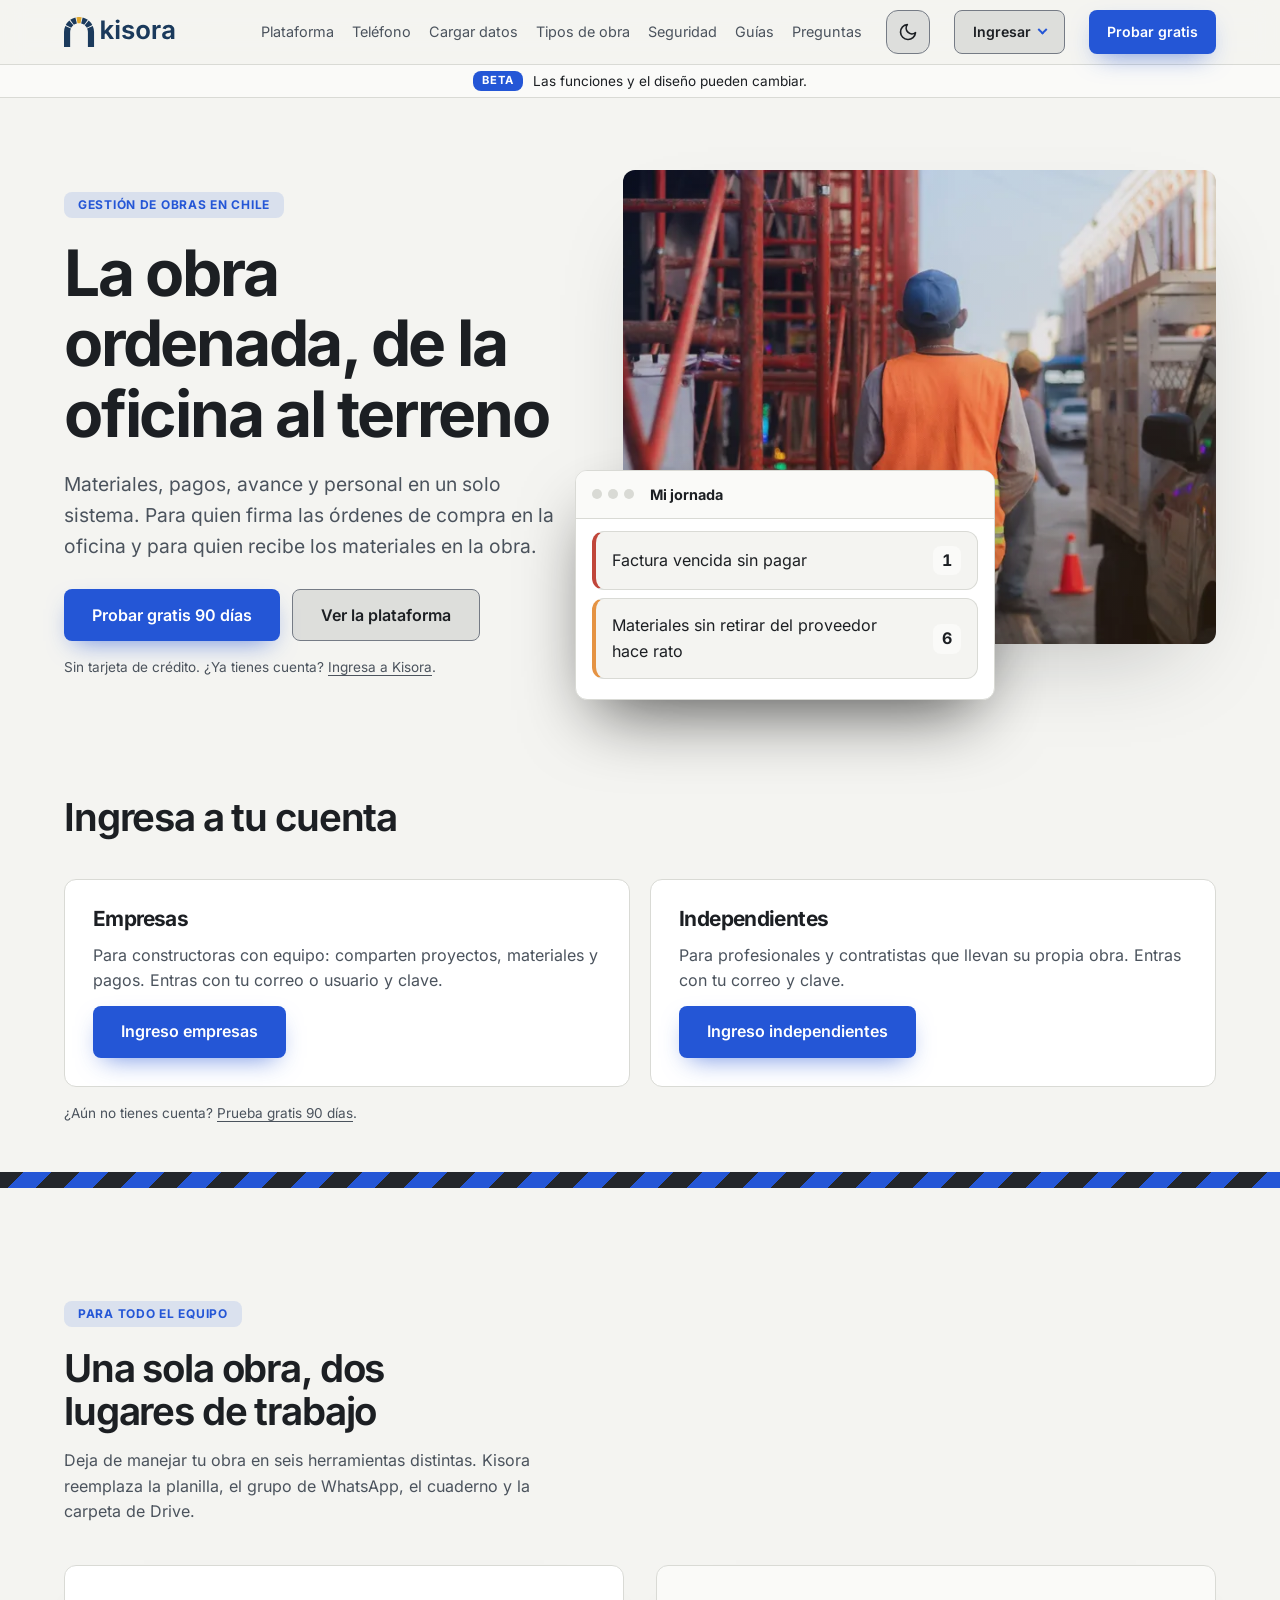
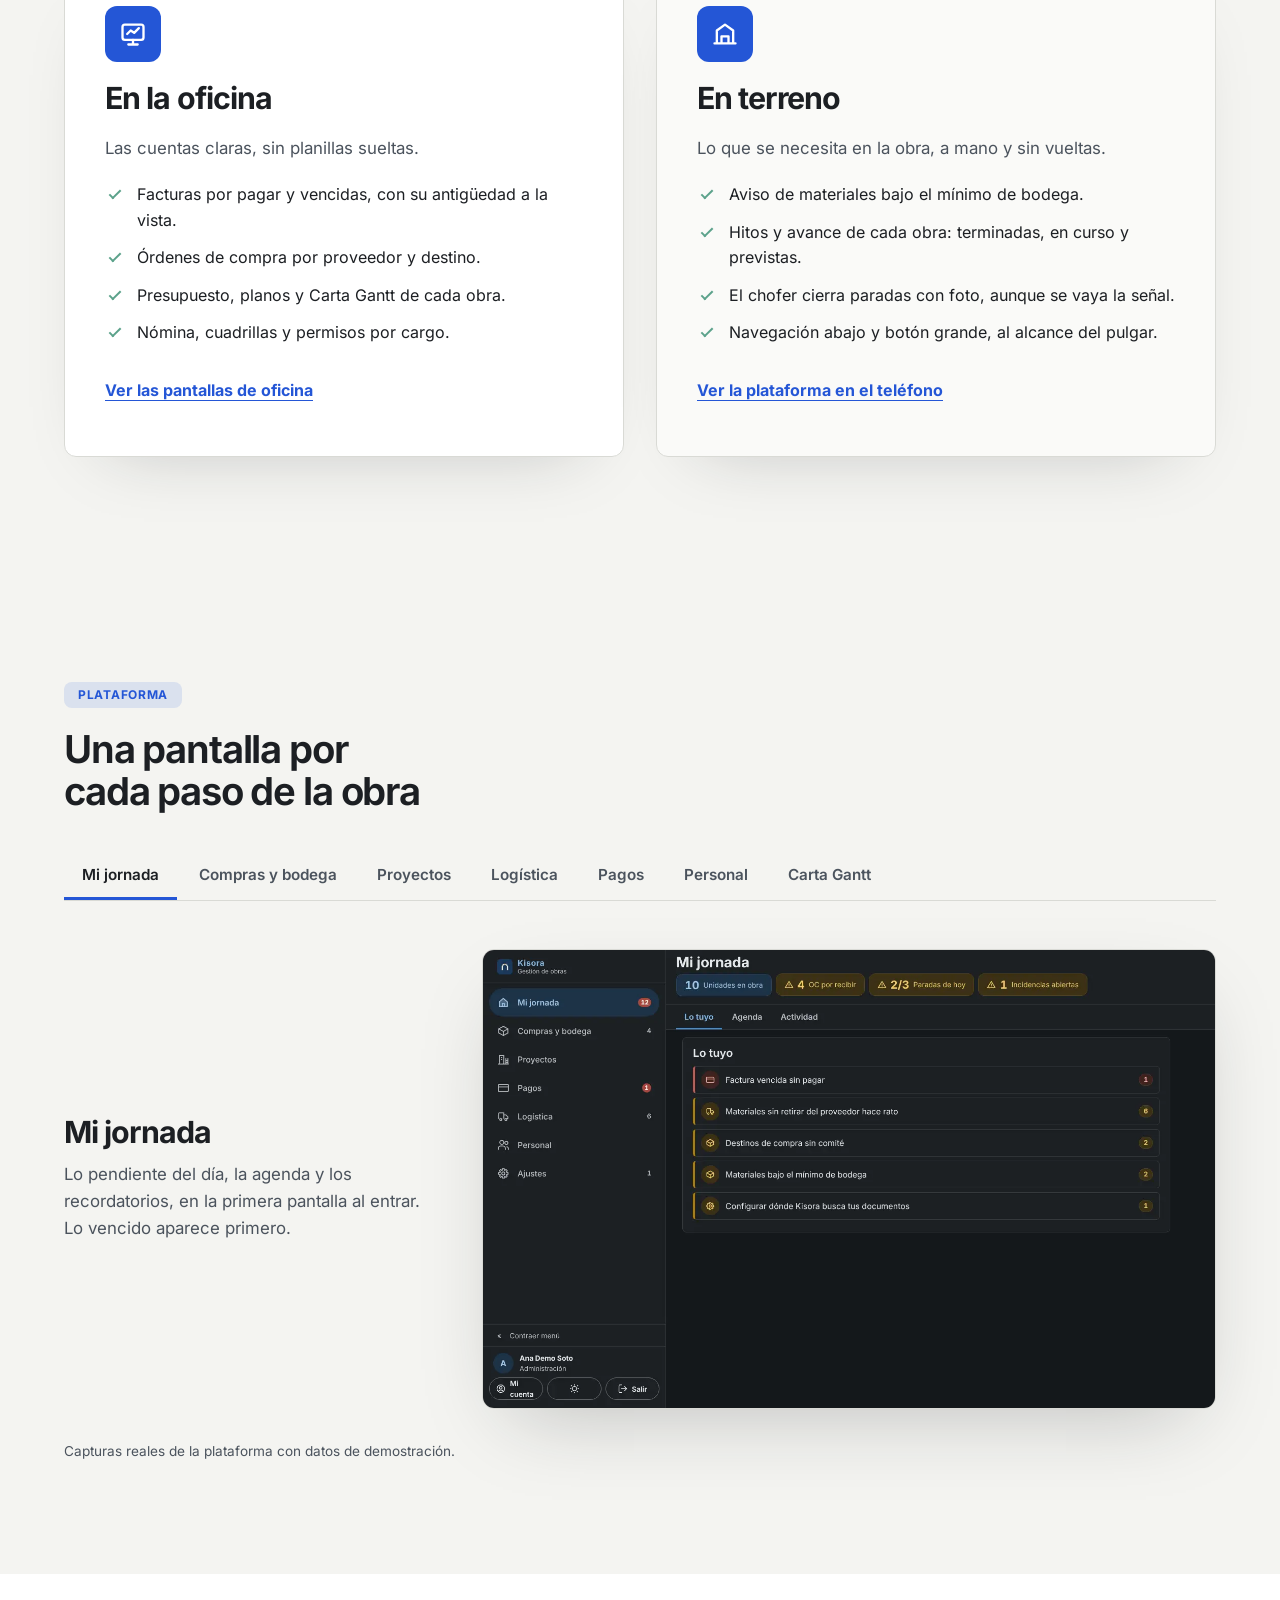
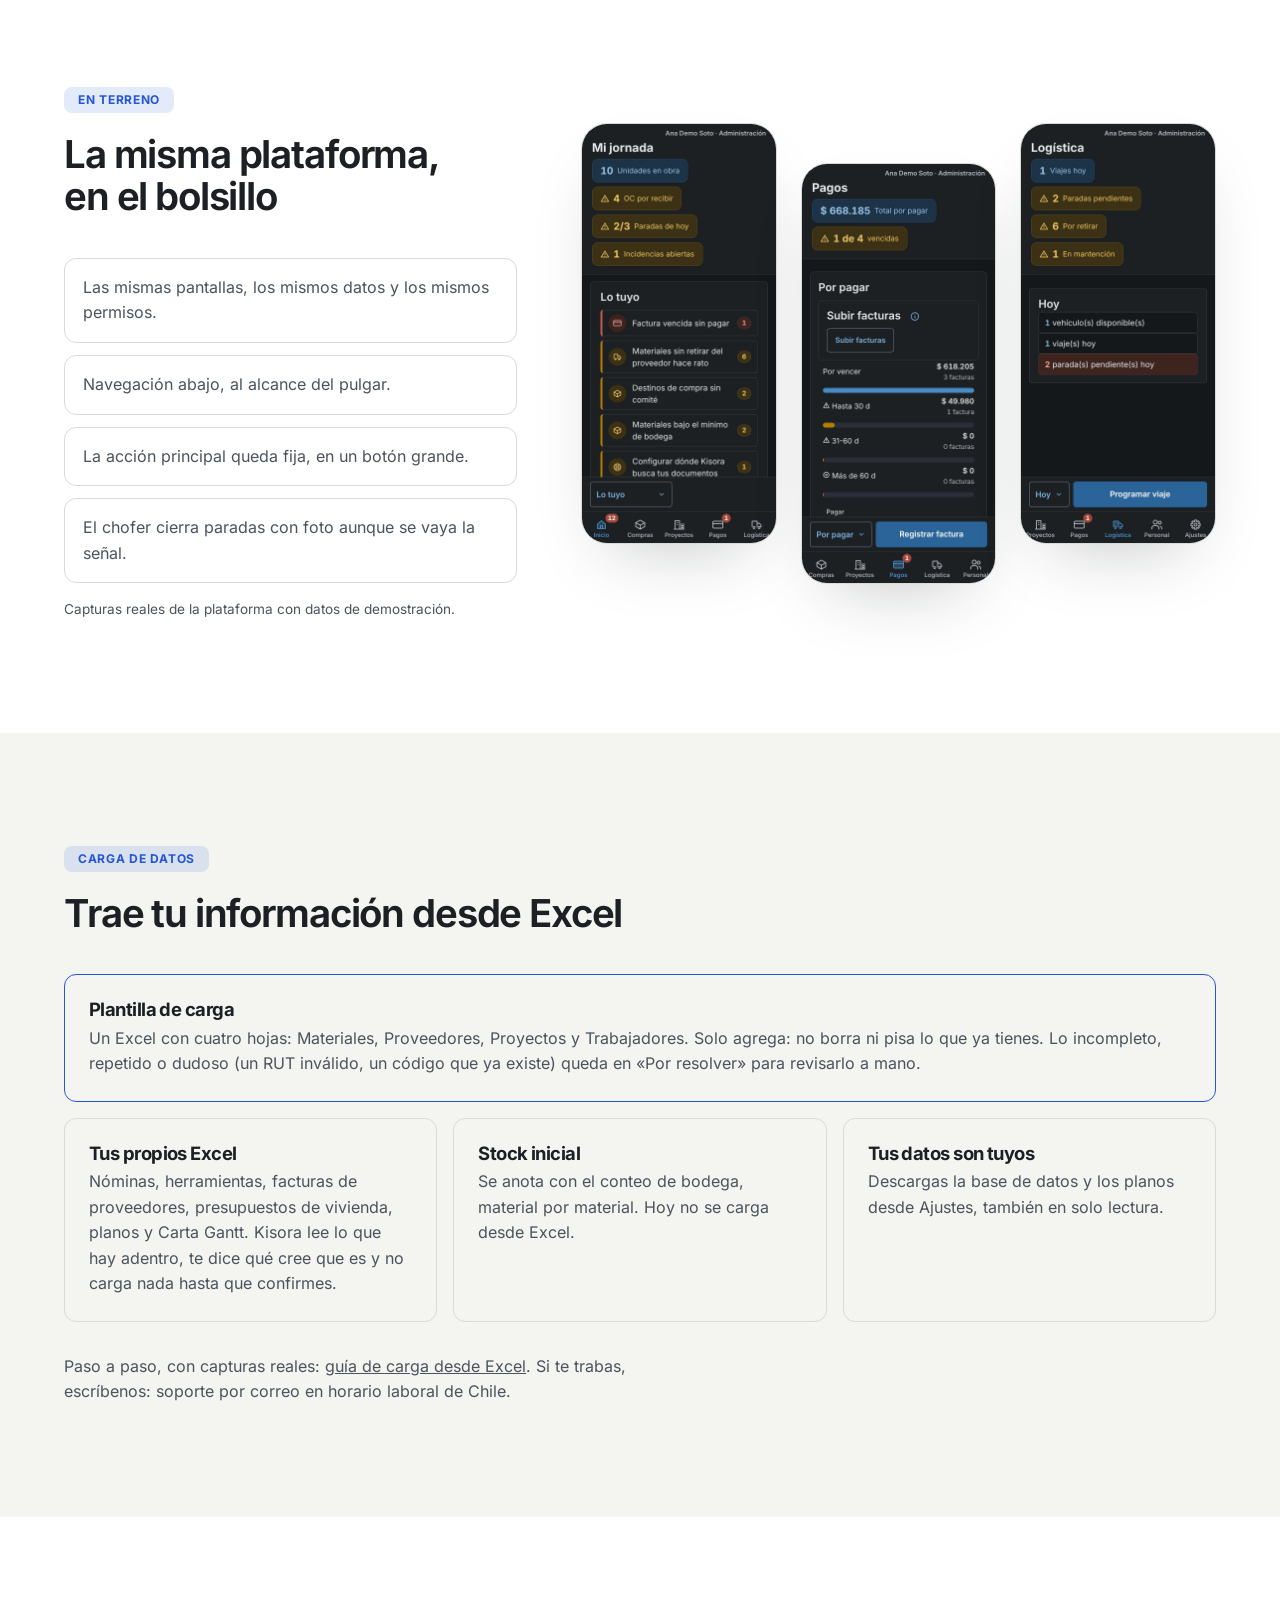
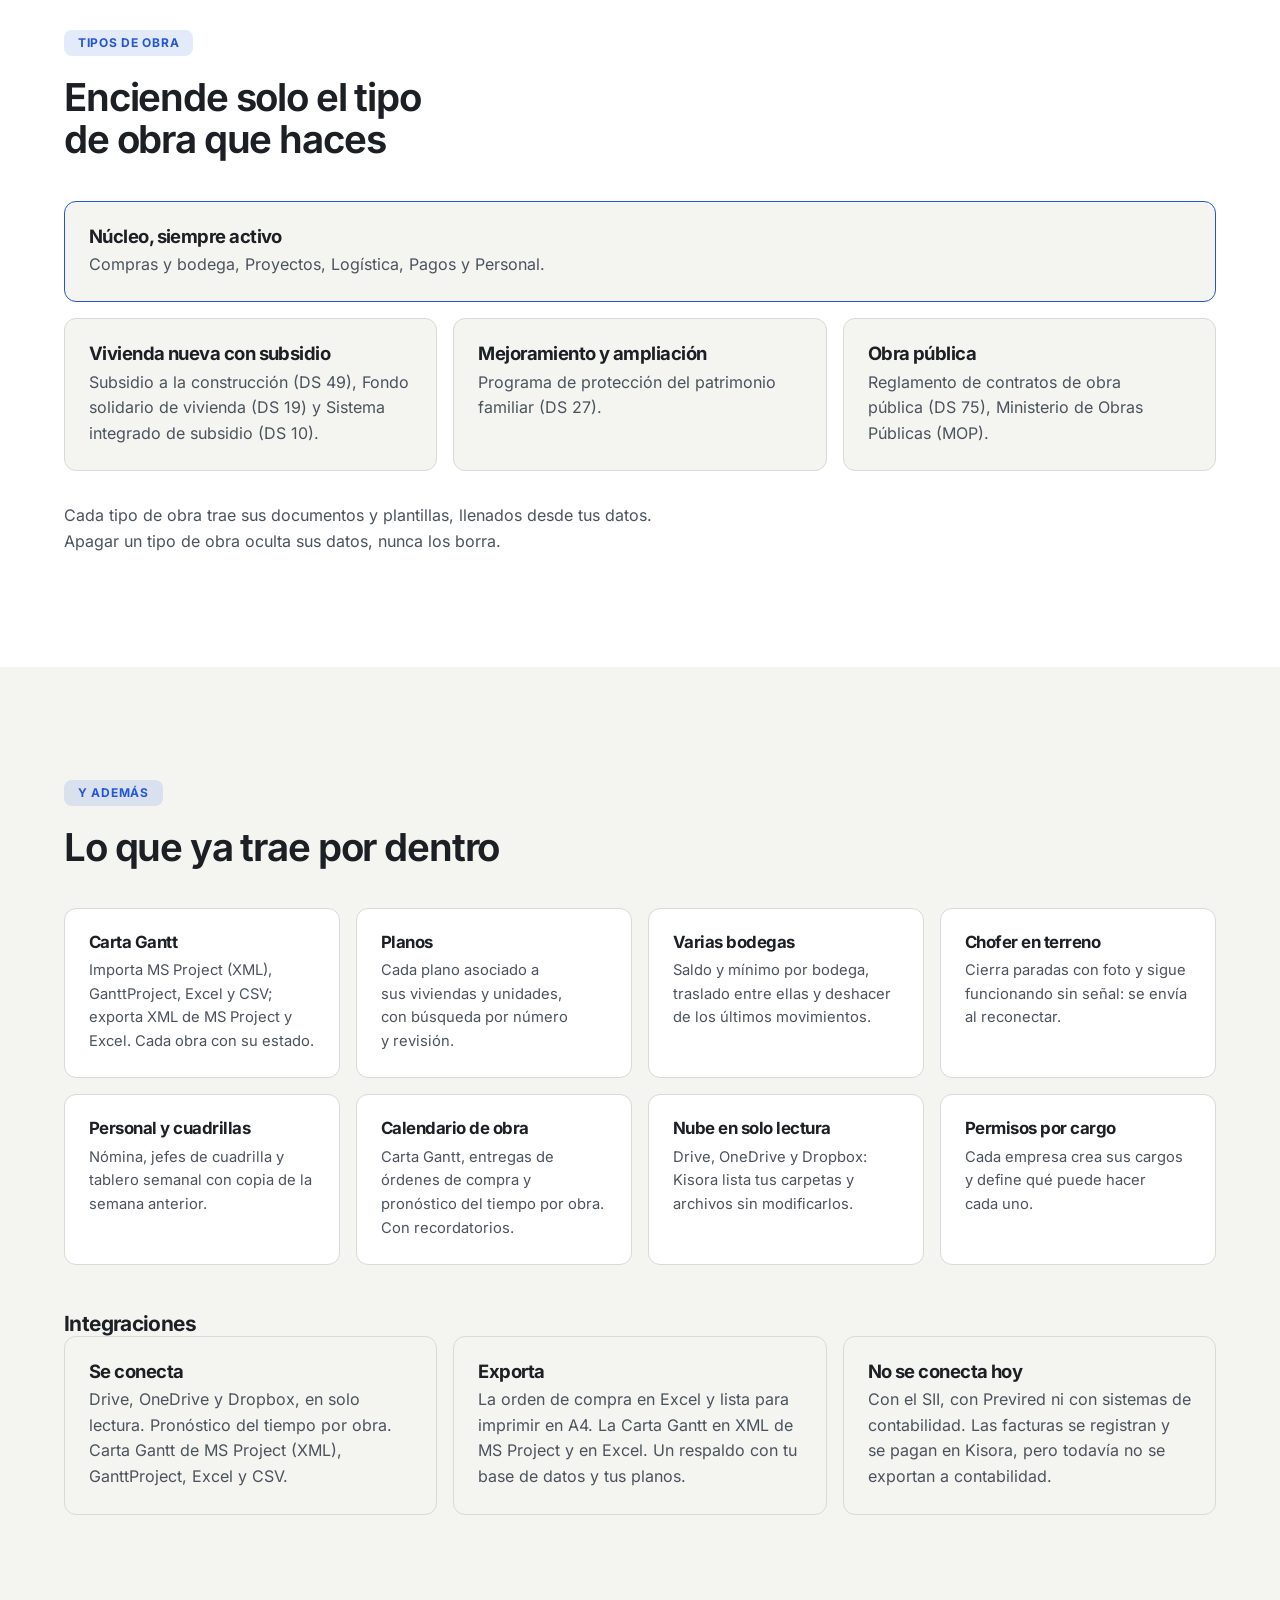
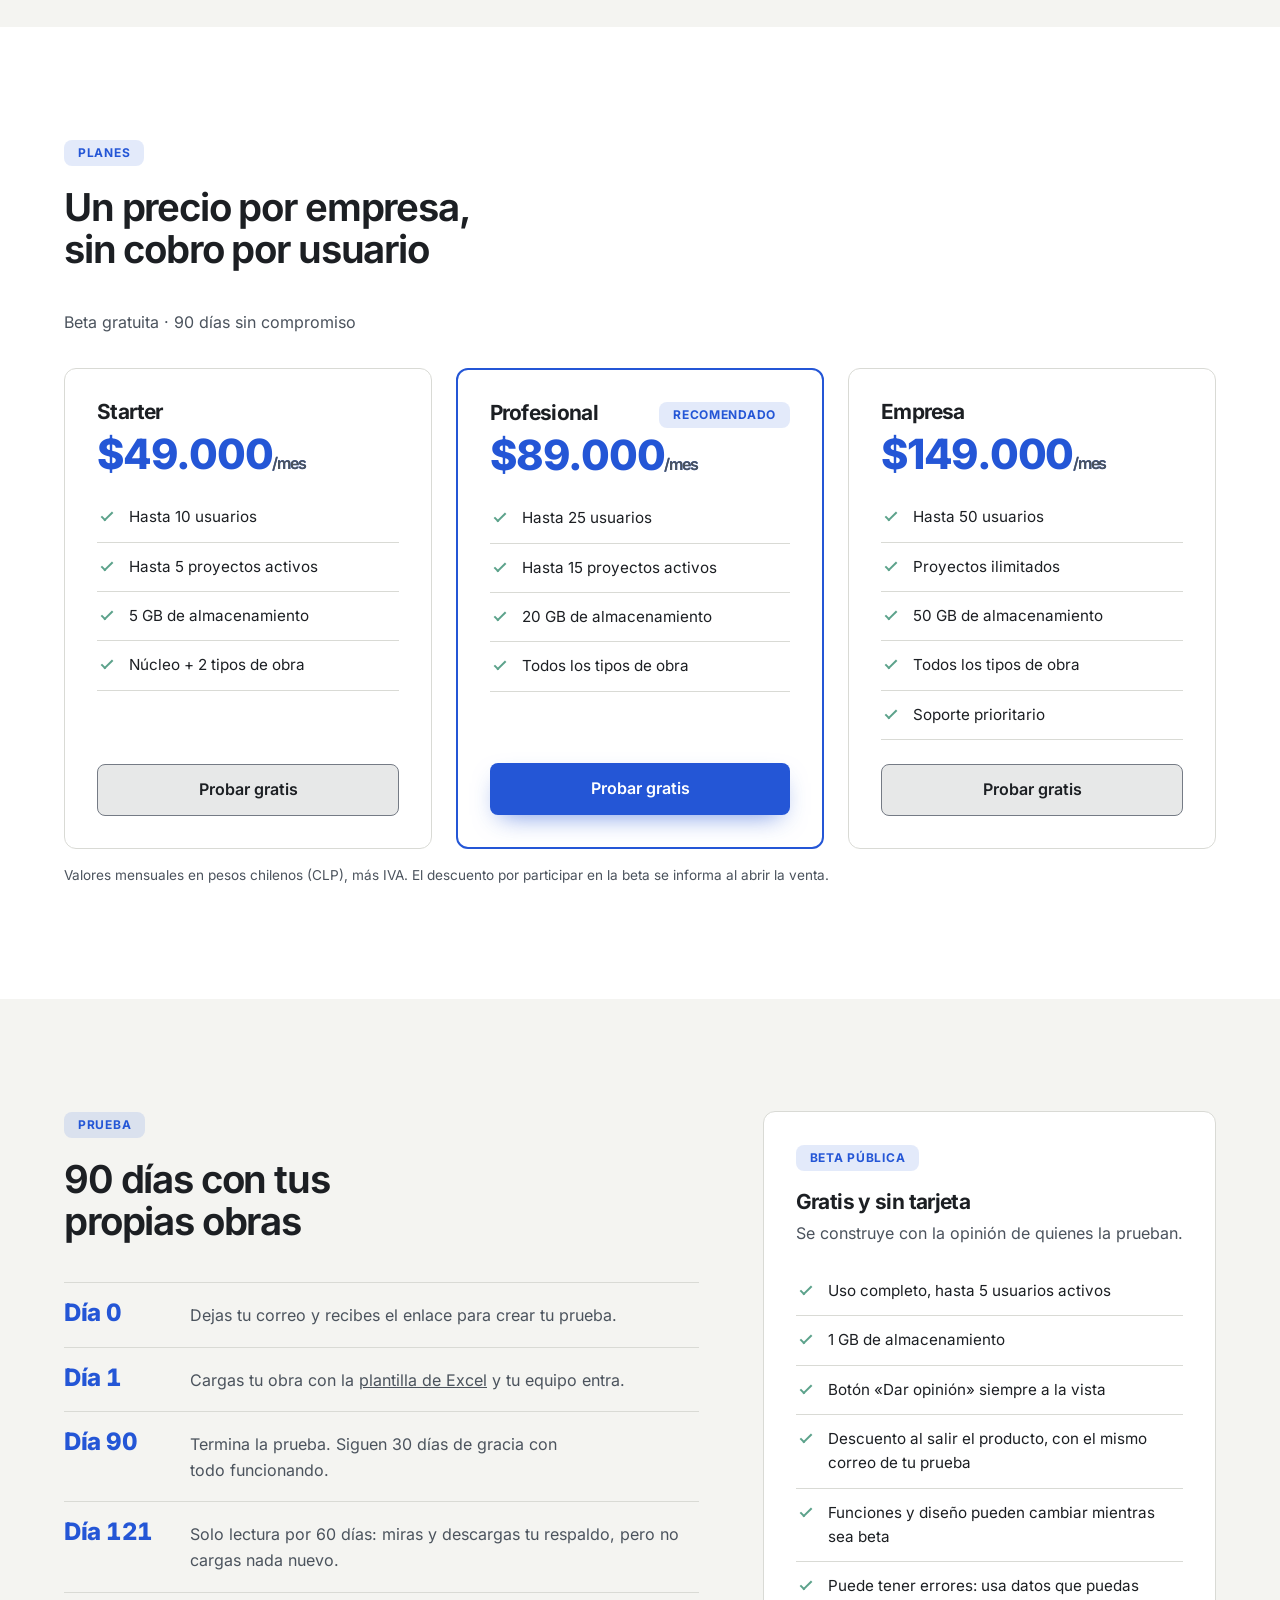
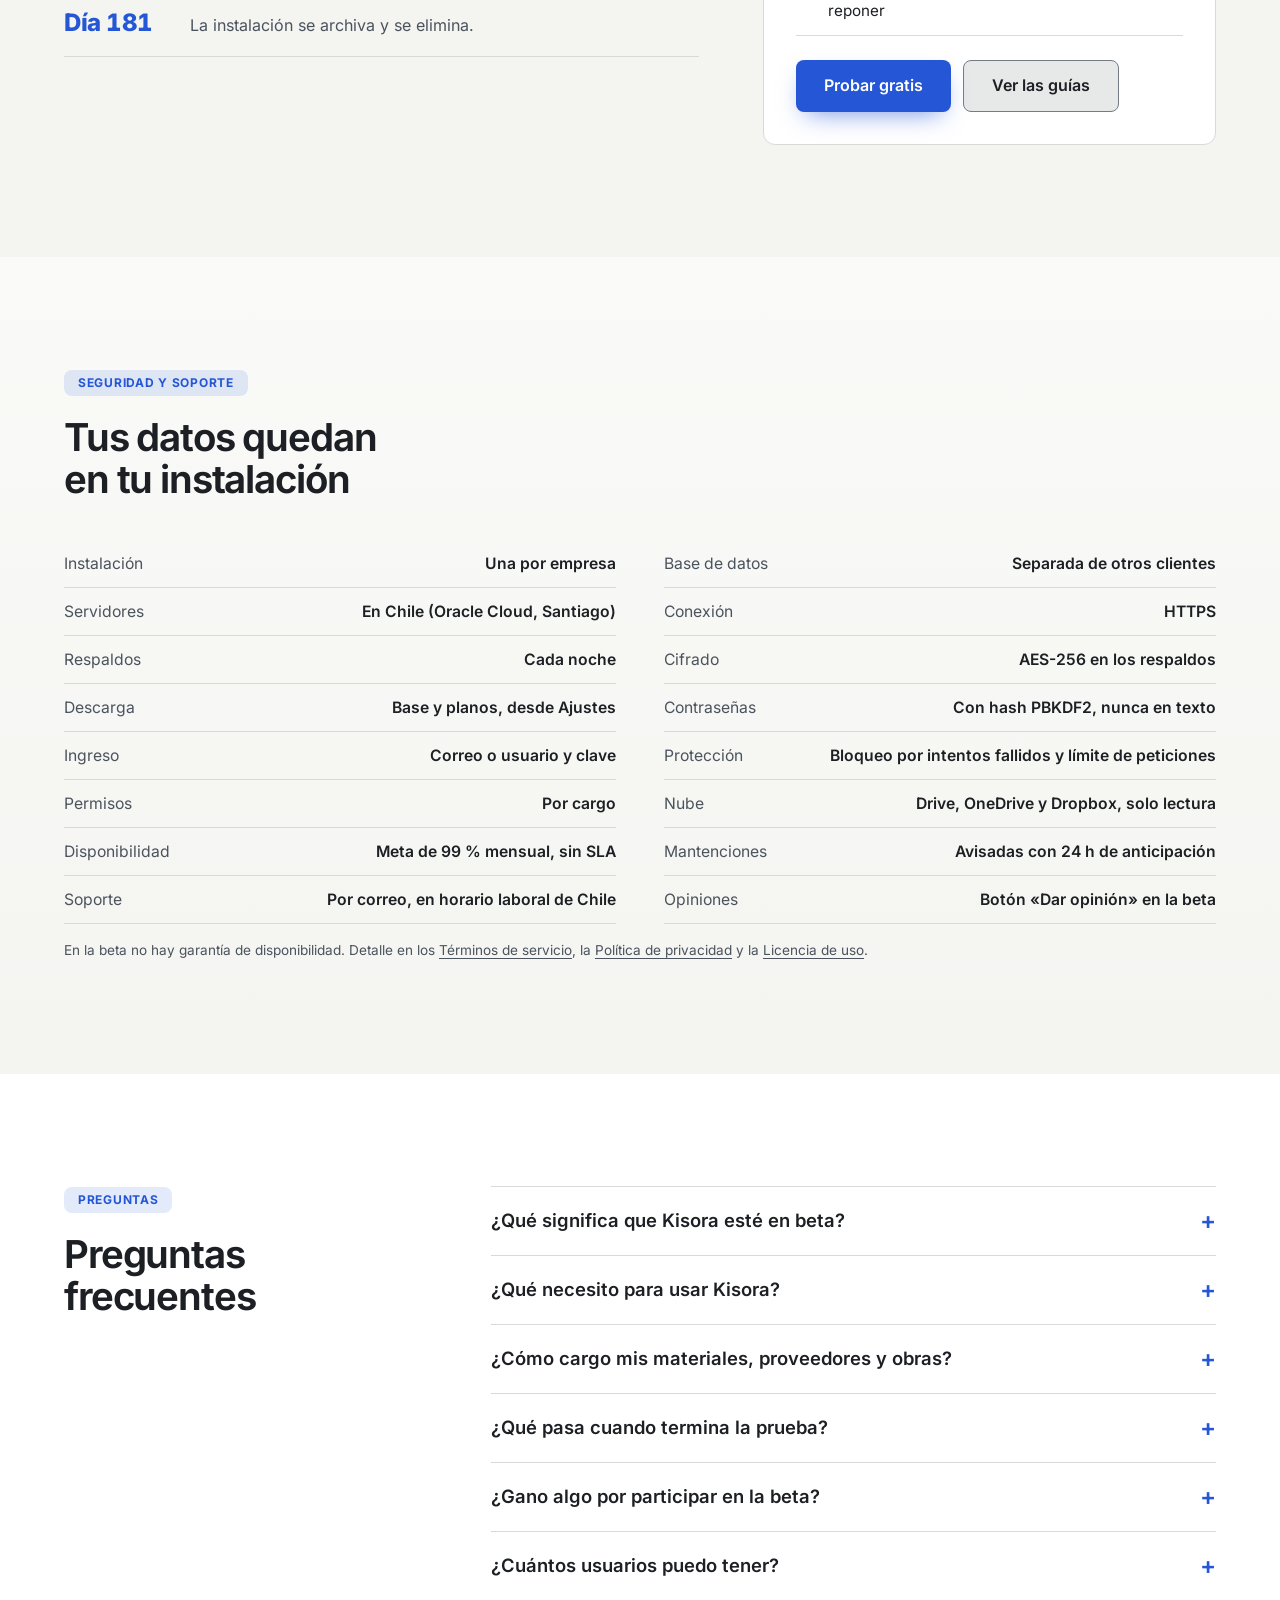
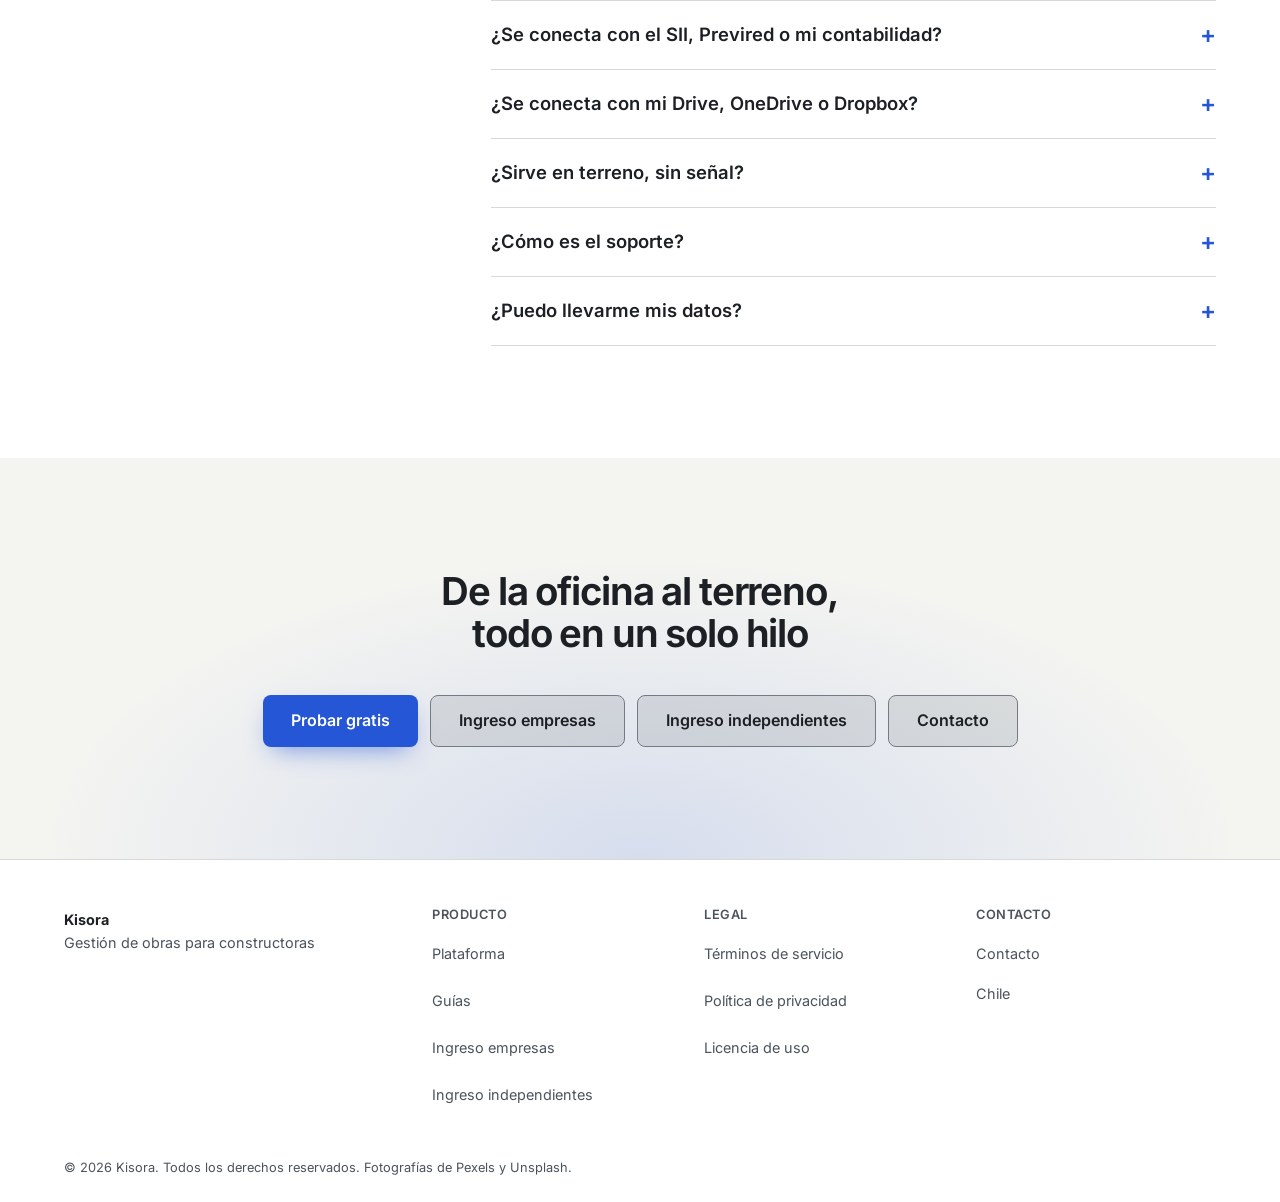
==== commit a125250d: "Landing: beta con tope de 5 usuarios, como el producto Co-Authored-By: Claude Sonnet 5.5 <noreply@an" ====
--- a/index.html
+++ b/index.html
@@ -232,7 +232,7 @@
       <h3>Gratis y sin tarjeta</h3>
       <p class="mu pr-sub">Se construye con la opinión de quienes la prueban.</p>
       <ul>
-        <li>Uso completo, con usuarios y proyectos ilimitados</li>
+        <li>Uso completo, hasta 5 usuarios activos</li>
         <li>1 GB de almacenamiento</li>
         <li>Botón «Dar opinión» siempre a la vista</li>
         <li>Descuento al salir el producto, con el mismo correo de tu prueba</li>
@@ -279,7 +279,7 @@
     <details><summary>¿Cómo cargo mis materiales, proveedores y obras?</summary><p>Con una plantilla de Excel que bajas desde Ajustes, o subiendo tus propios Excel: Kisora los reconoce por su contenido y no carga nada hasta que confirmes. El stock inicial se anota con el conteo de bodega. Mira la <a href="/guias/#carga">guía paso a paso</a>.</p></details>
     <details><summary>¿Qué pasa cuando termina la prueba?</summary><p>A los 90 días termina la prueba y siguen 30 días de gracia con todo funcionando. Luego hay 60 días en solo lectura, en que puedes mirar y descargar tu respaldo, y después la instalación se archiva y se elimina.</p></details>
     <details><summary>¿Gano algo por participar en la beta?</summary><p>Sí: un descuento cuando salga el producto, si contratas con el mismo correo con el que creaste tu prueba. Para eso guardamos solo un hash de ese correo, no el correo. El monto se informa al abrir la venta.</p></details>
-    <details><summary>¿Cuántos usuarios puedo tener?</summary><p>La prueba admite usuarios ilimitados, cada uno con su cargo y sus permisos.</p></details>
+    <details><summary>¿Cuántos usuarios puedo tener?</summary><p>La prueba admite hasta 5 usuarios activos, cada uno con su cargo y sus permisos.</p></details>
     <details><summary>¿Se conecta con el SII, Previred o mi contabilidad?</summary><p>Hoy no. Las facturas se registran y se pagan en Kisora, pero no se exportan a contabilidad. Lo que sí hay: Drive, OneDrive y Dropbox en solo lectura, y la orden de compra y la Carta Gantt en Excel.</p></details>
     <details><summary>¿Se conecta con mi Drive, OneDrive o Dropbox?</summary><p>Sí. Administración conecta la nube desde Ajustes y Kisora lista tus carpetas y archivos en modo solo lectura.</p></details>
     <details><summary>¿Sirve en terreno, sin señal?</summary><p>El chofer puede cerrar paradas y subir la foto sin conexión; se envía al reconectar. Para eso la pantalla debe estar abierta al perder la señal.</p></details>
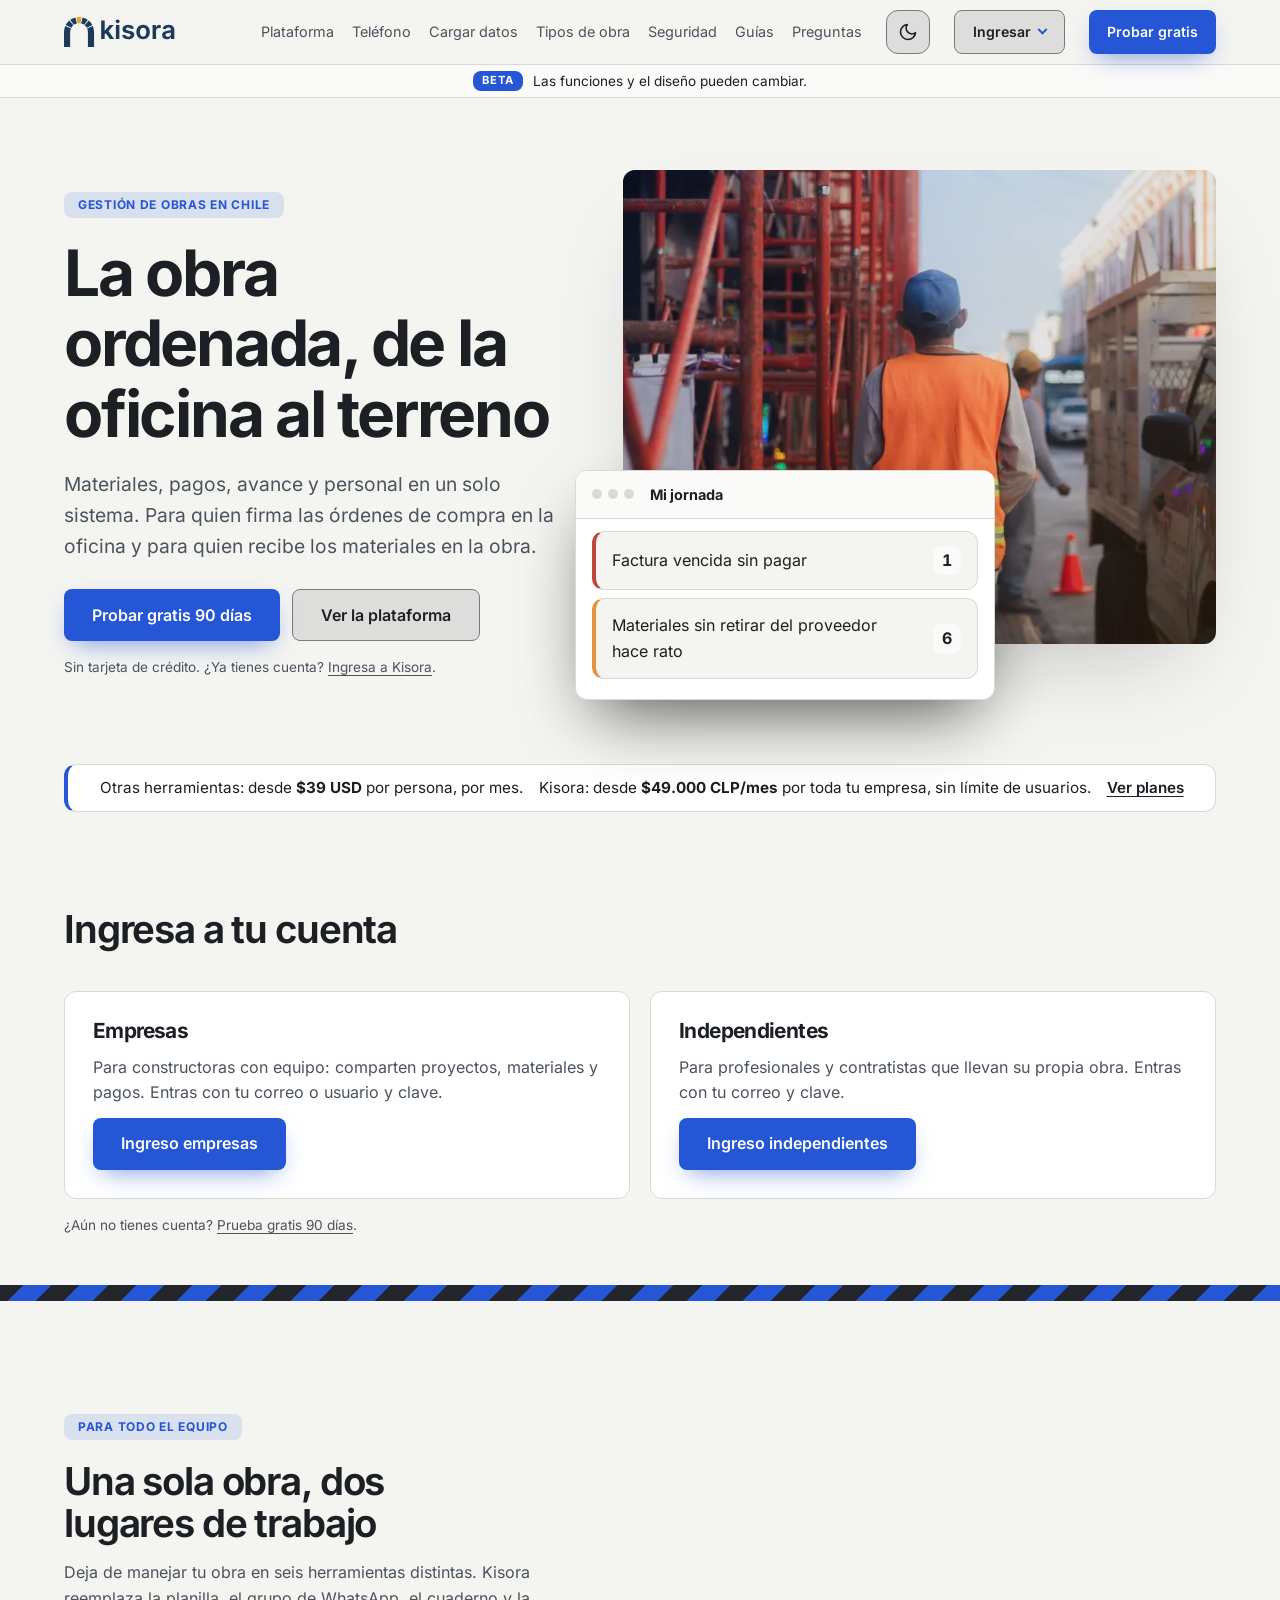
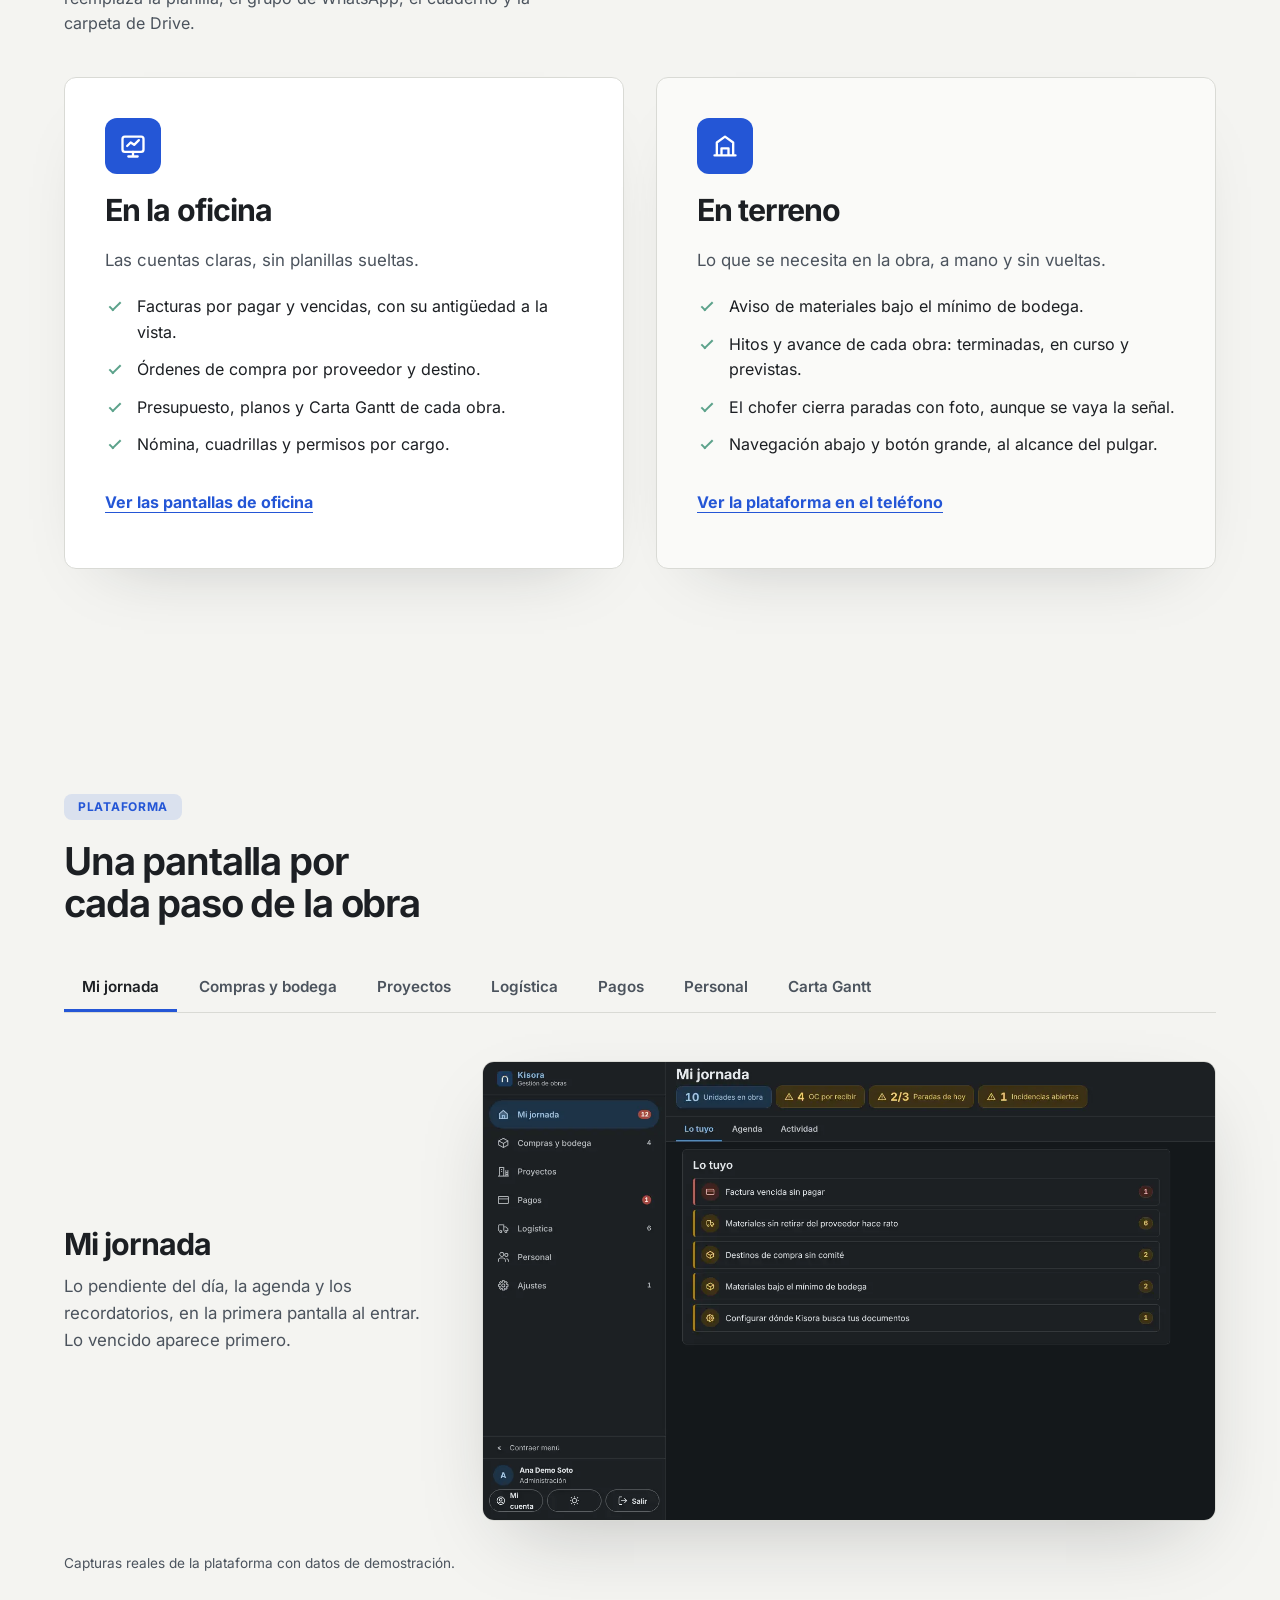
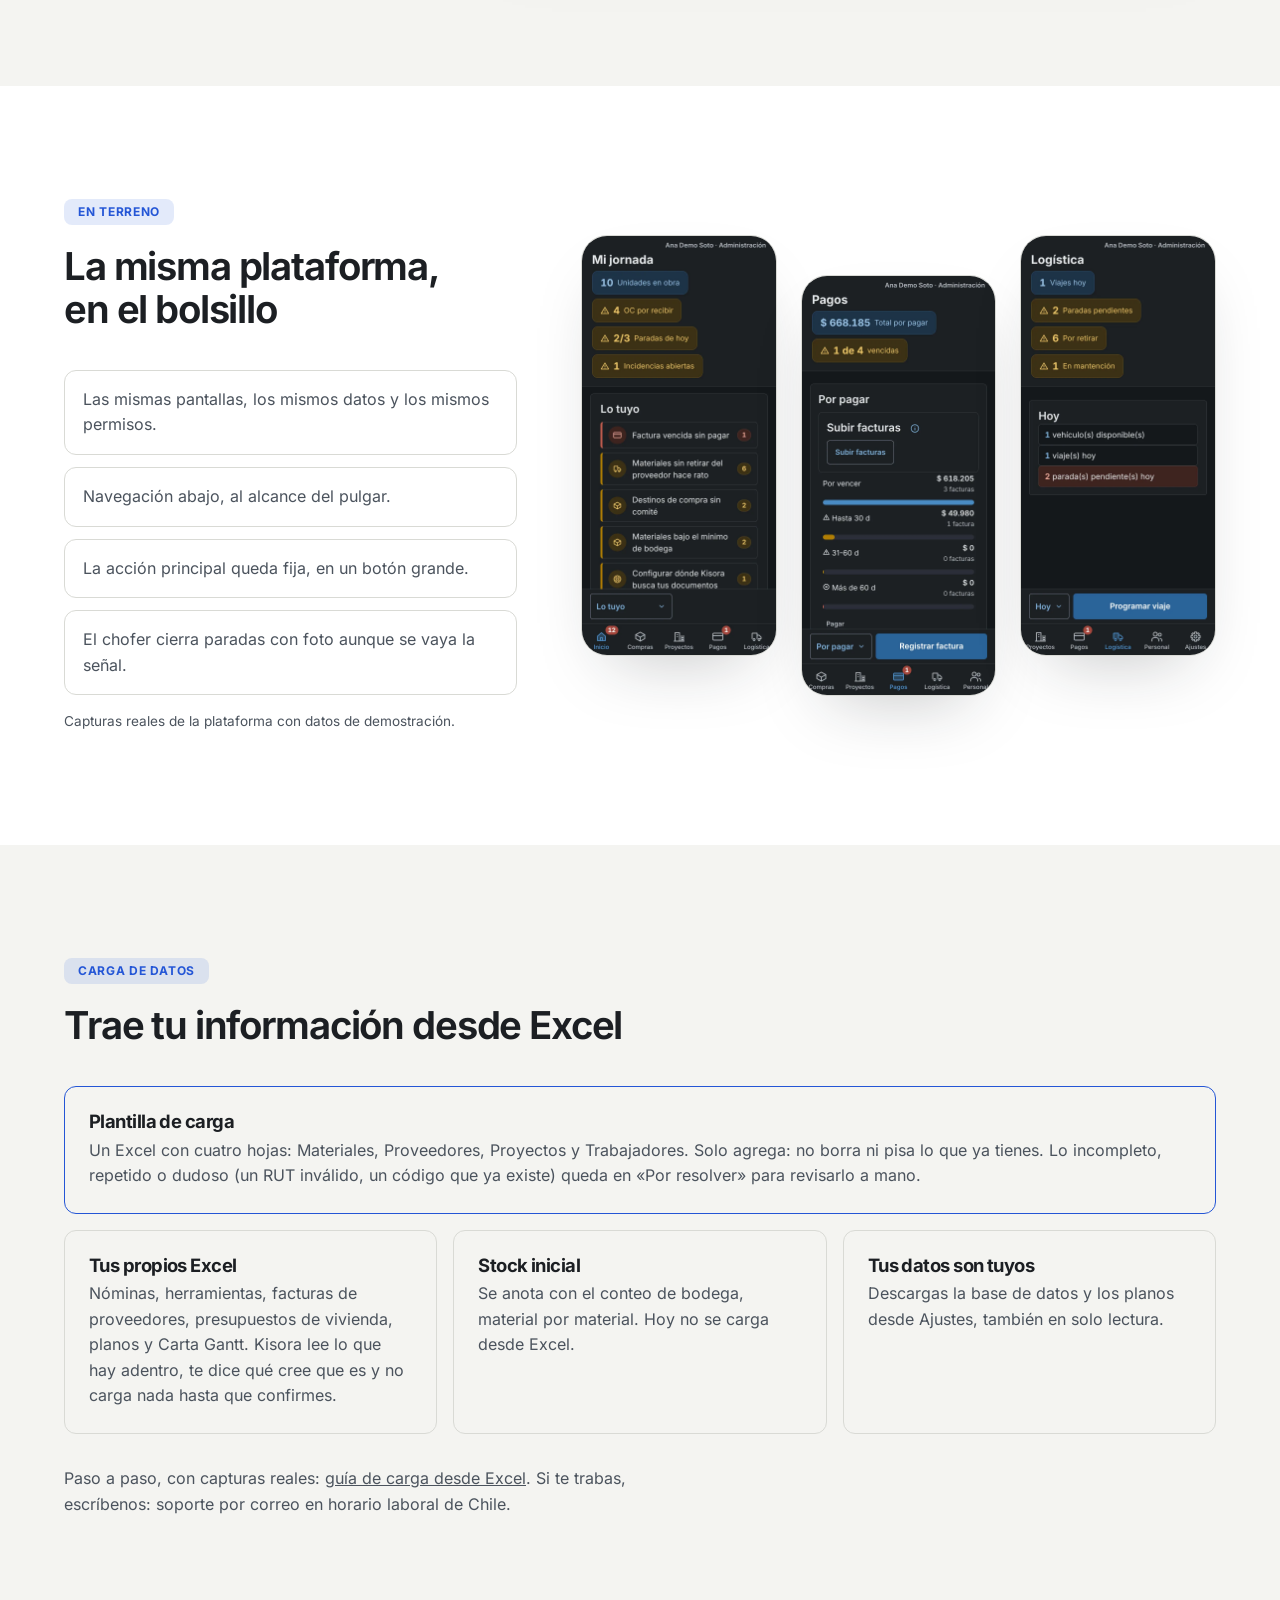
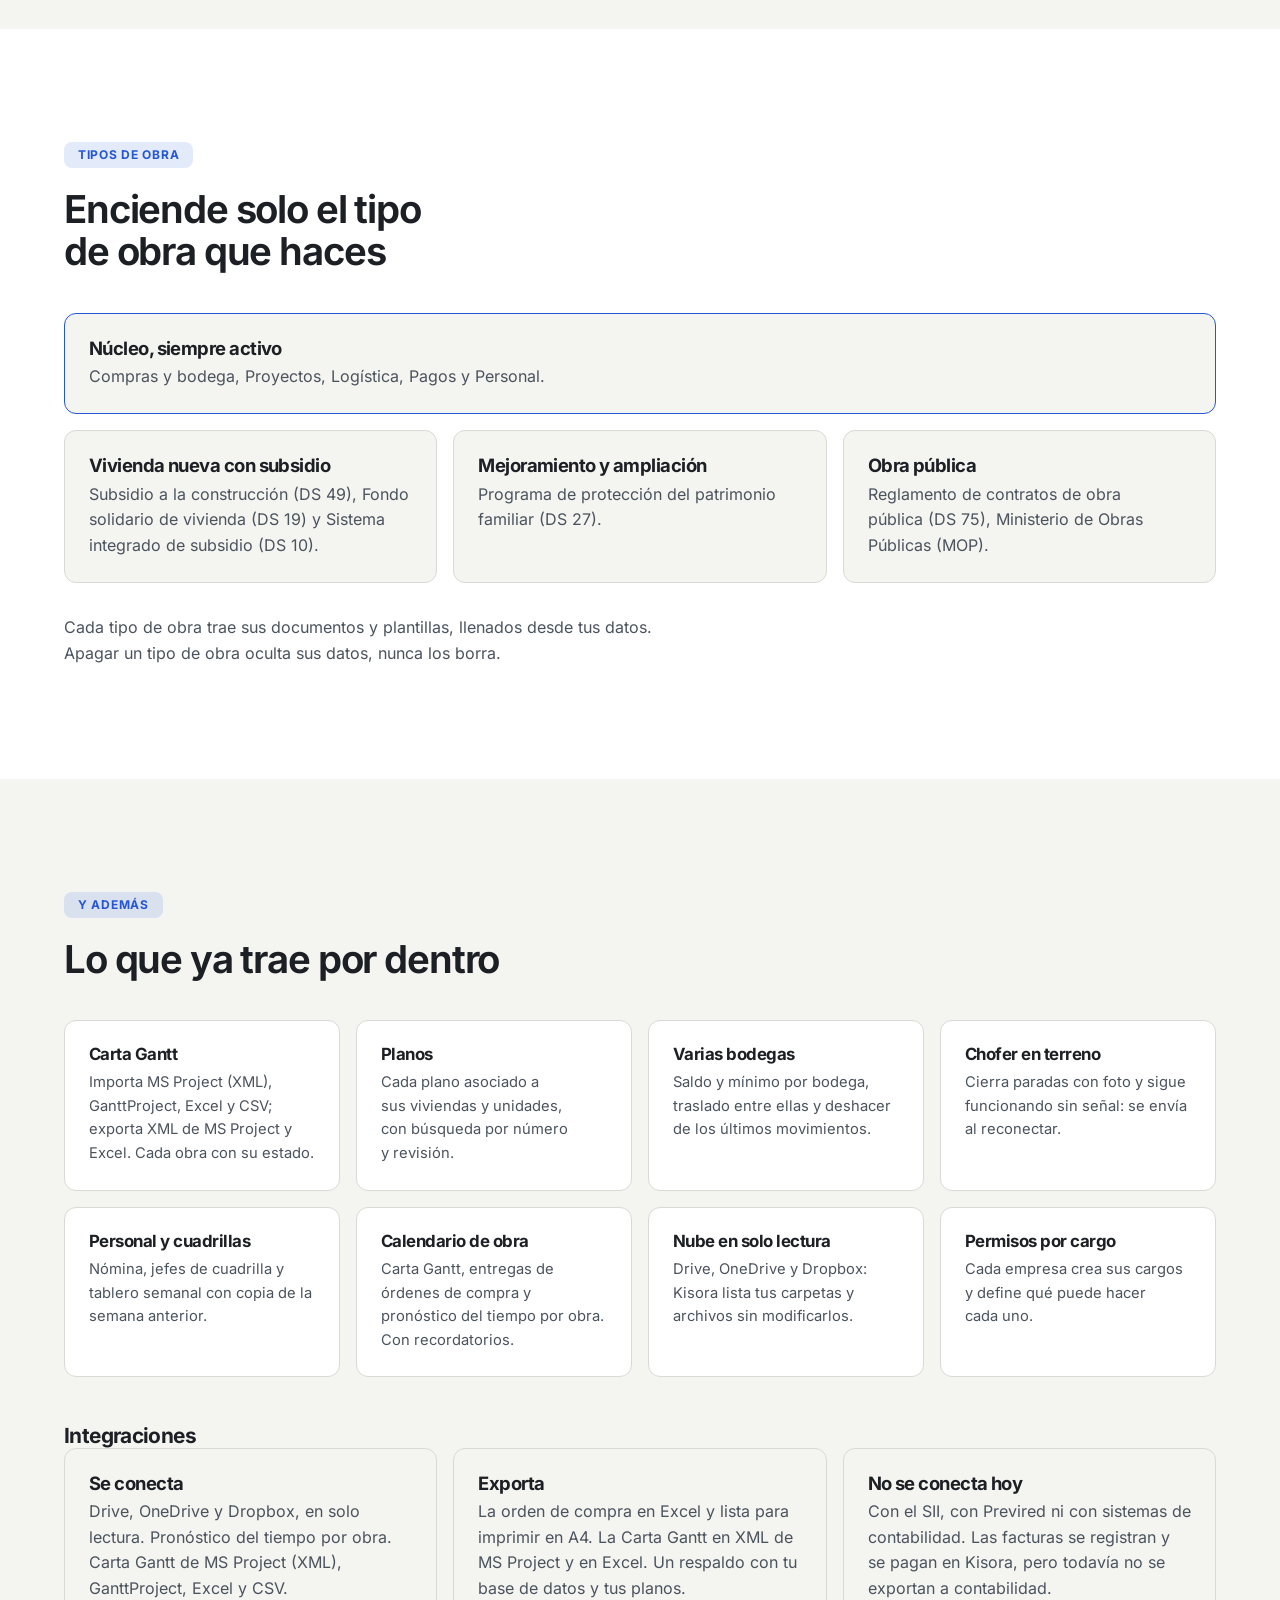
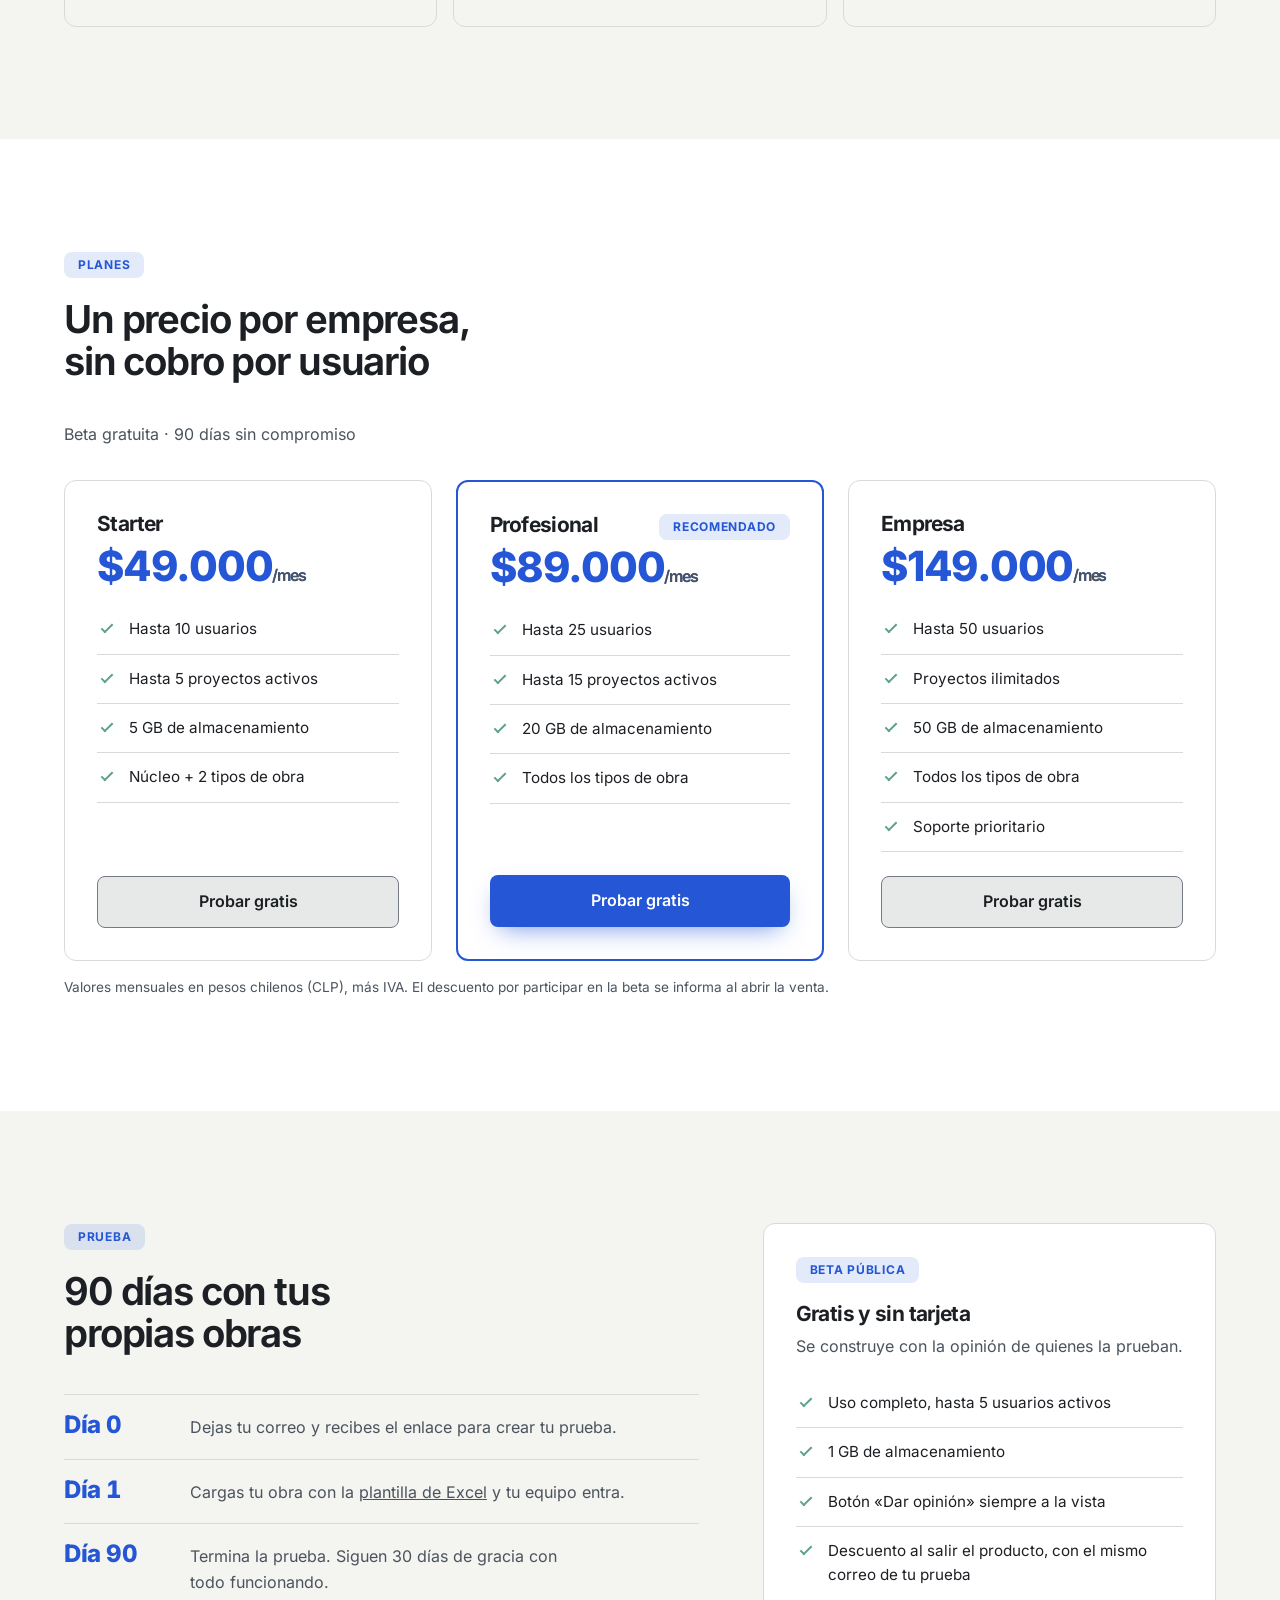
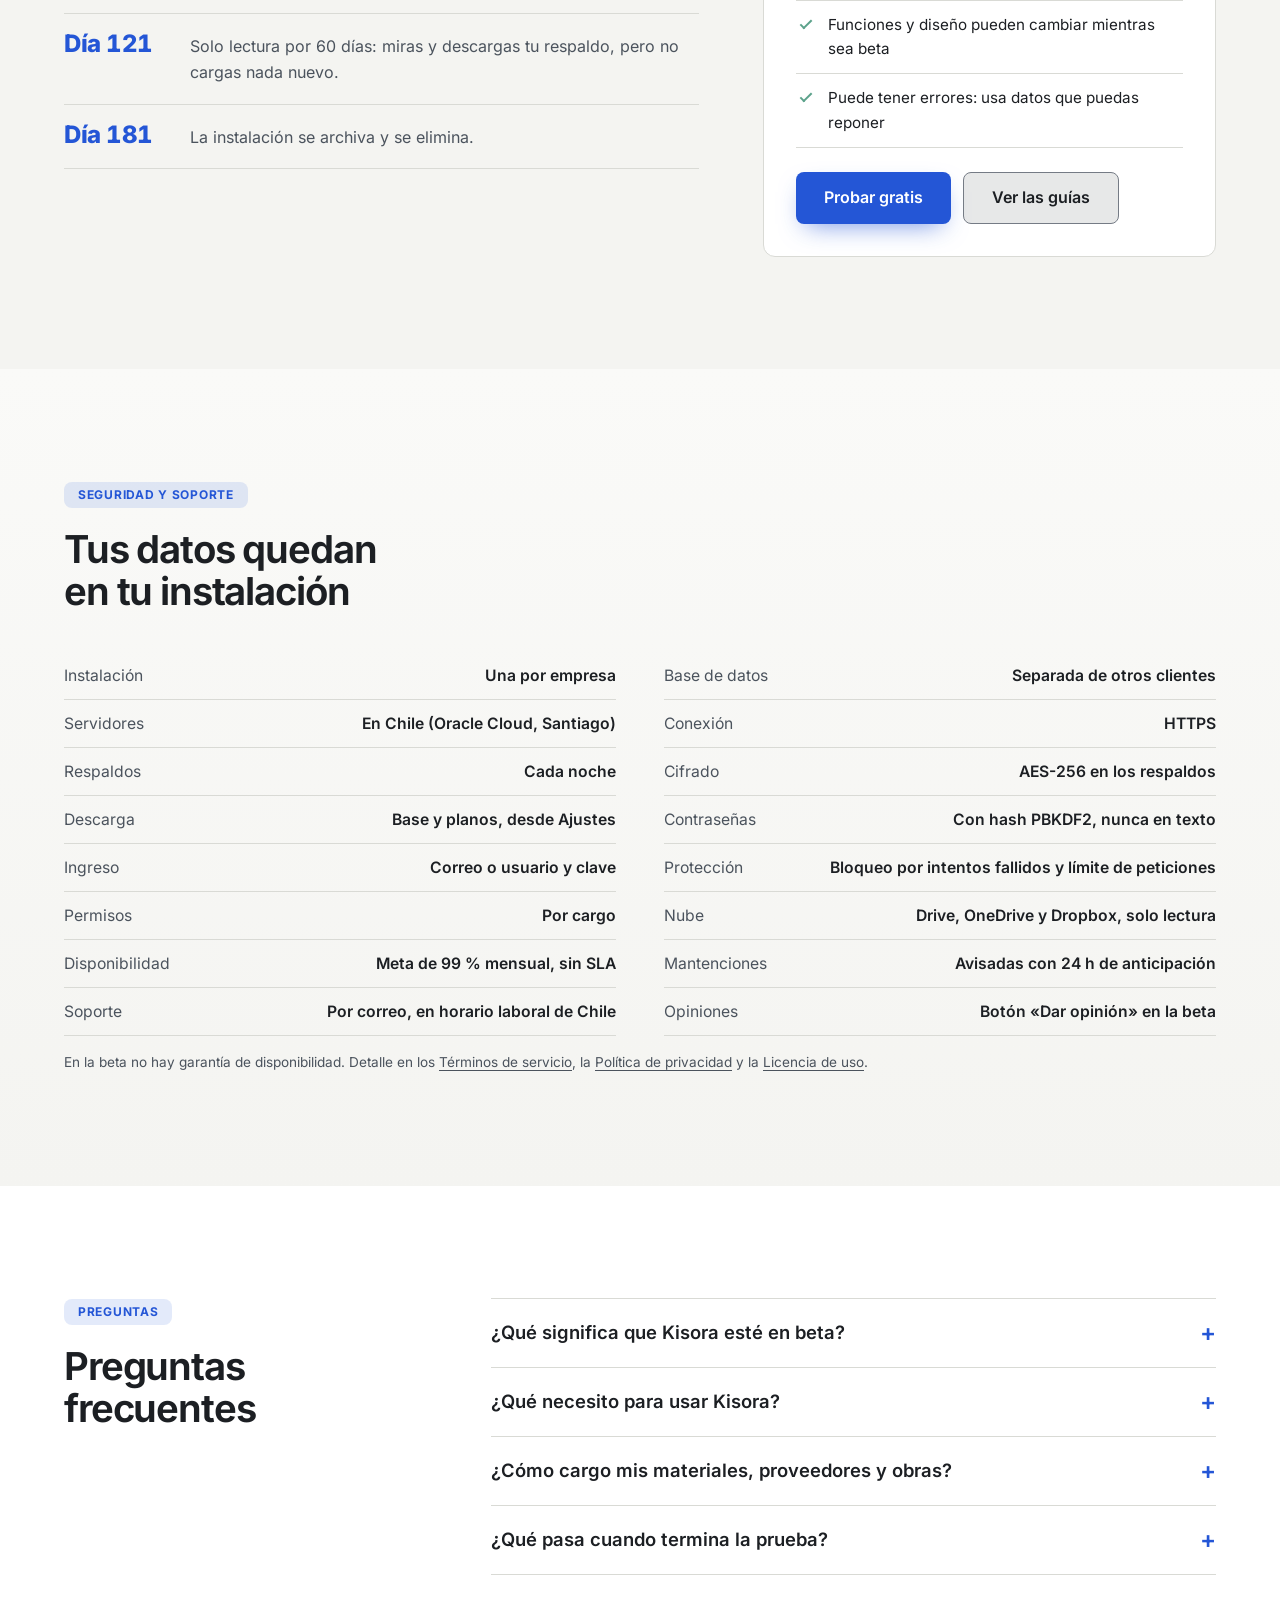
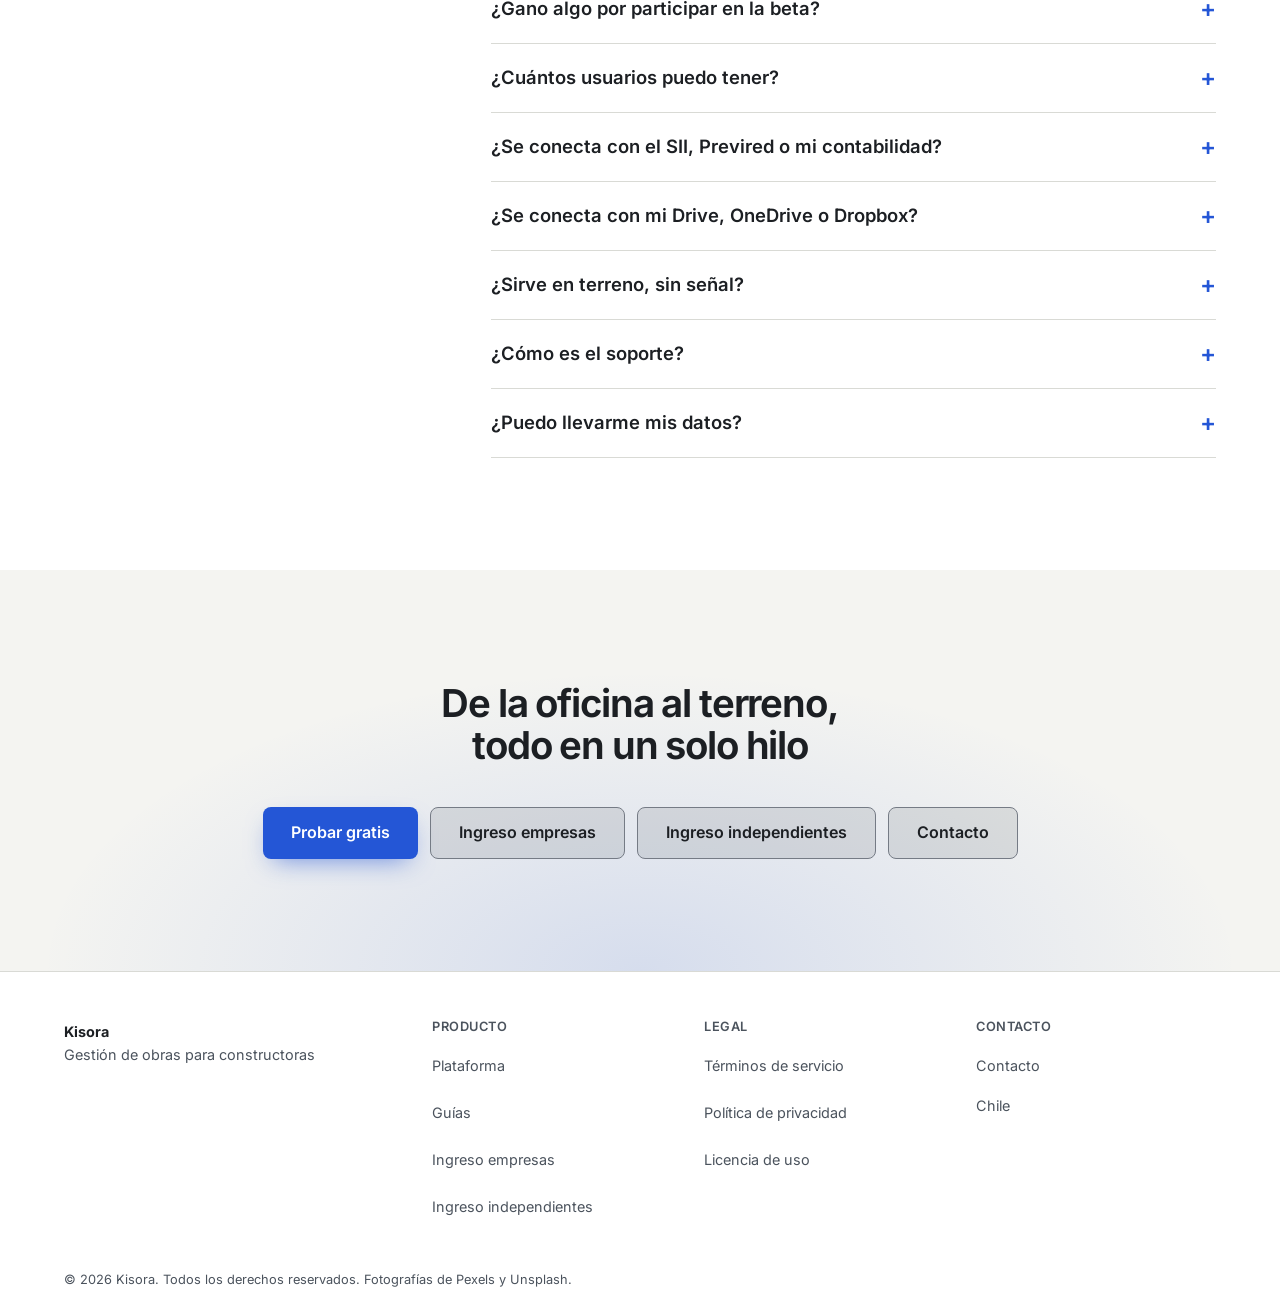
==== commit 589f9169: "Franja comparativa de precio en el hero Co-Authored-By: Claude Sonnet 5.5 <noreply@anthropic.com> Cl" ====
--- a/index.html
+++ b/index.html
@@ -71,6 +71,7 @@
         <li><span>Materiales bajo el mínimo de bodega</span><b>2</b></li>
       </ul>
     </div></div>
+    <p class="k-vs"><span>Otras herramientas: desde <b>$39 USD</b> por persona, por mes.</span> <span>Kisora: desde <b>$49.000 CLP/mes</b> por toda tu empresa, sin límite de usuarios.</span> <a href="#precios">Ver planes</a></p>
   </div>
 </section>
 
--- a/css/nuevo.css
+++ b/css/nuevo.css
@@ -97,3 +97,8 @@
 /* Botones secundarios y tema: contorno firme (≥3:1) y relleno tonal; el relleno cae a --sf2 si no hay color-mix */
 .btn:not(.p),.tema{border:1.5px solid var(--btn-ln);background:var(--sf2);background:color-mix(in srgb,var(--ink) 10%,transparent)}
 .btn:not(.p):hover,.tema:hover{background:var(--sf2);background:color-mix(in srgb,var(--ink) 16%,transparent)}
+
+/* Franja de precio en el hero: fila completa bajo las dos columnas; en móvil queda entre el texto y la captura */
+.k-vs{grid-column:1/-1;order:1;display:flex;flex-wrap:wrap;gap:4px 16px;align-items:baseline;justify-content:center;padding:12px 16px;border:1px solid var(--ln);border-inline-start:4px solid var(--g);border-radius:12px;background:var(--sf);color:var(--ink);font-size:.95rem;line-height:1.45}
+.k-vs span{flex:none}.k-vs b{font-weight:700}.k-vs a{font-weight:600;text-underline-offset:3px;white-space:nowrap}
+@media(max-width:60rem){.k-vs{display:block;text-align:left}.k-vs span{display:block}.k-vs a{display:inline-block;margin-top:6px;padding-block:10px}}
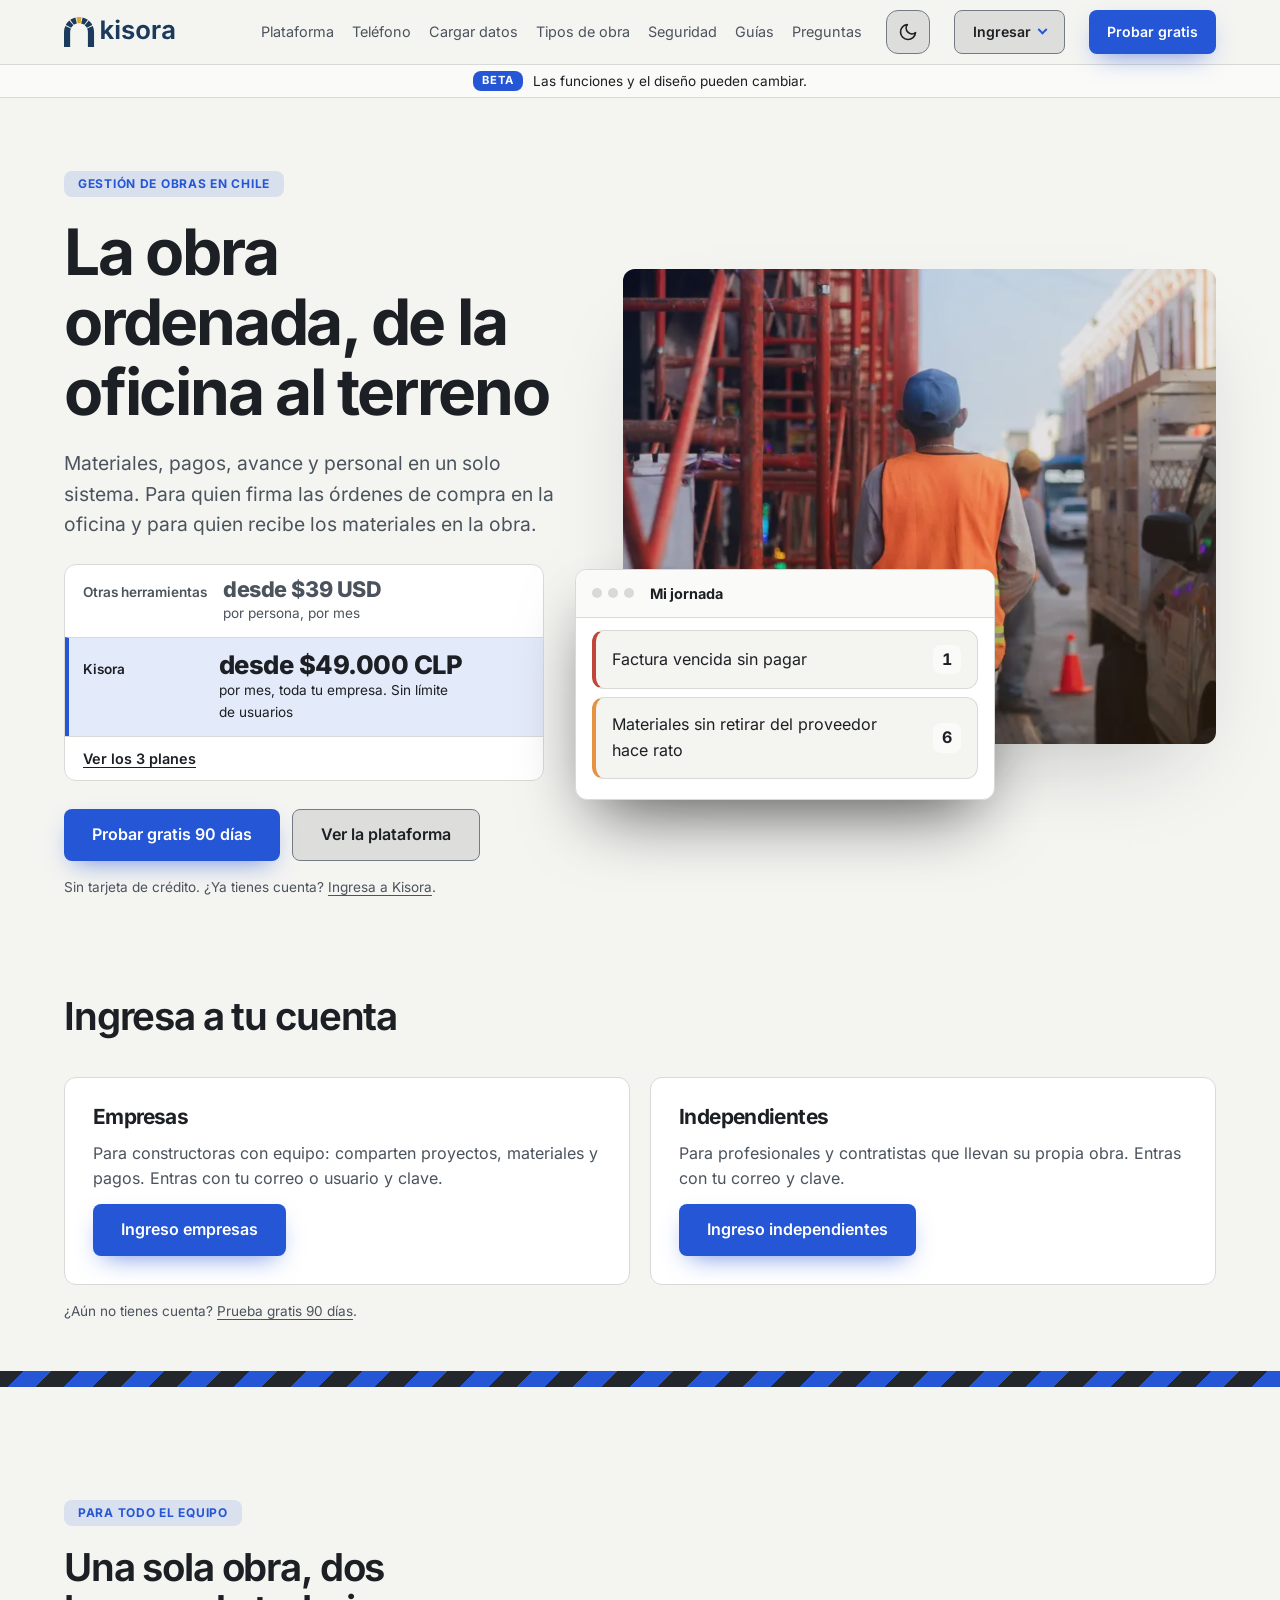
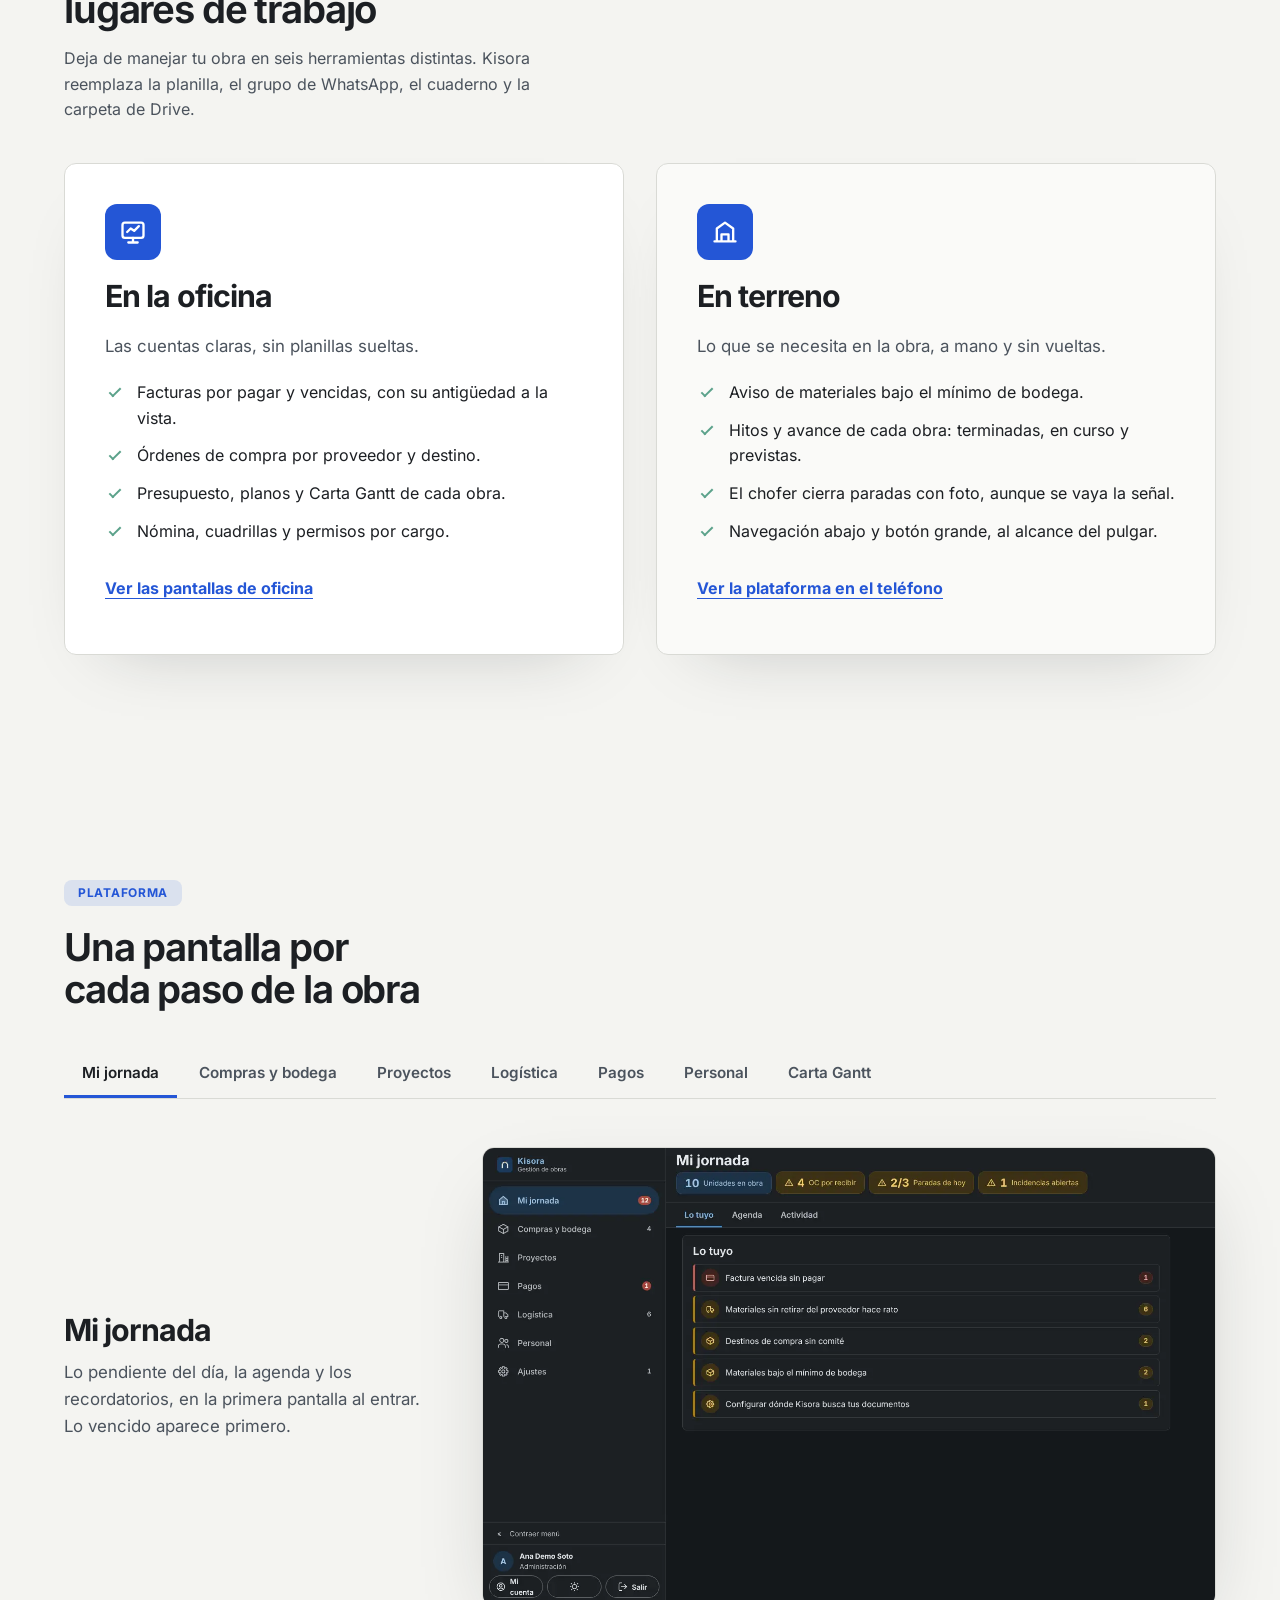
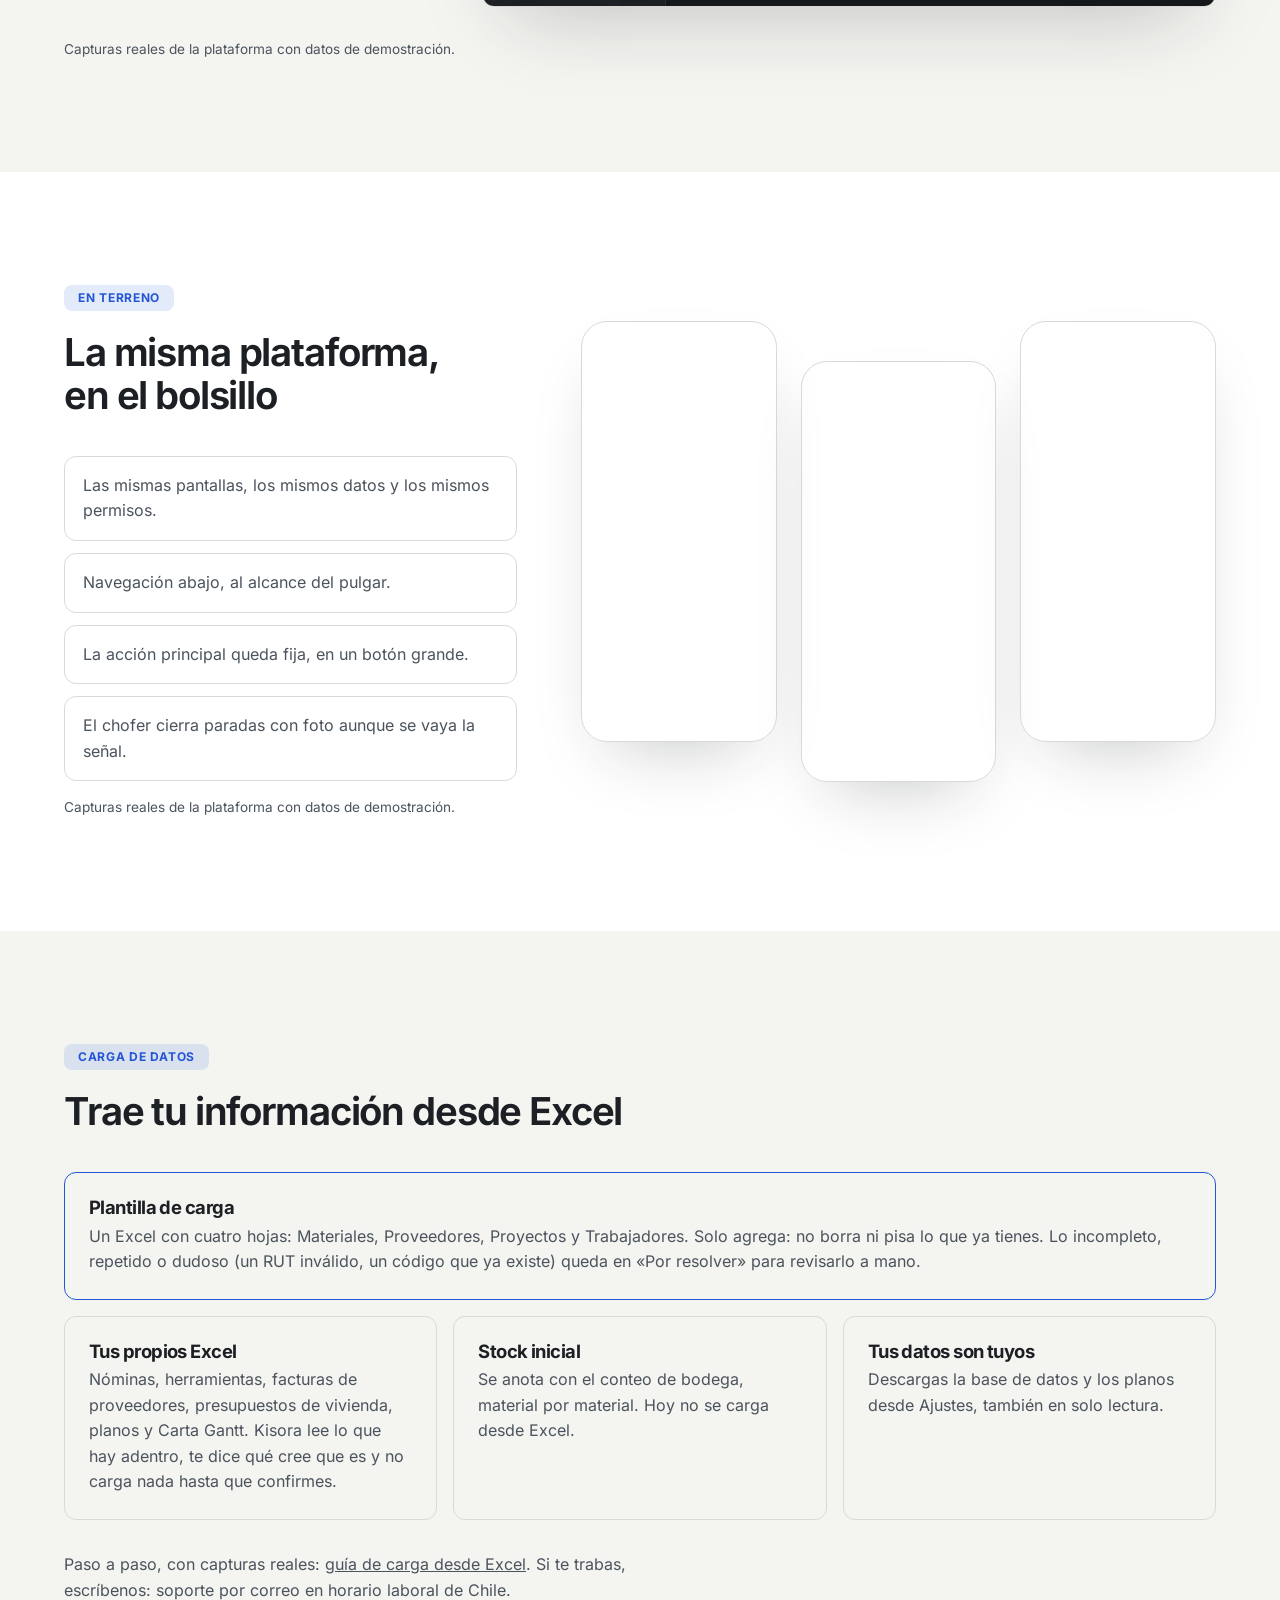
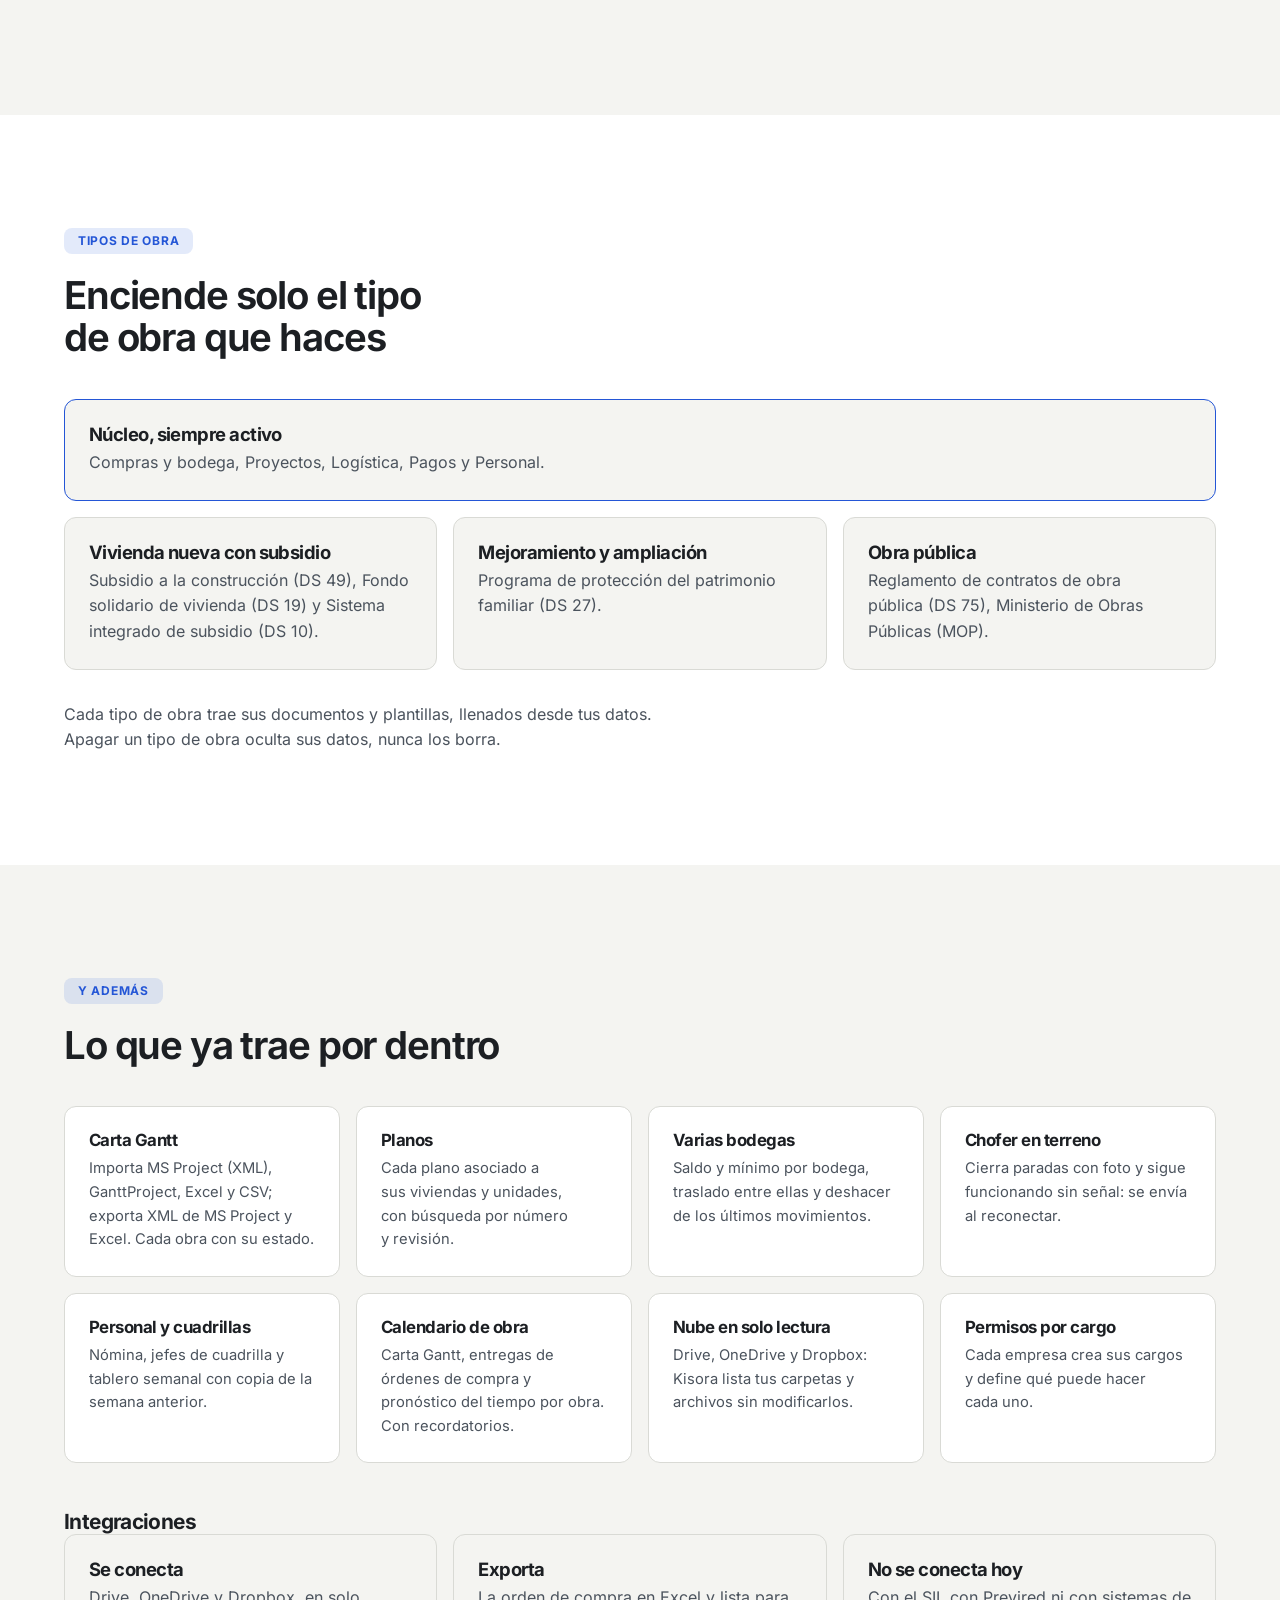
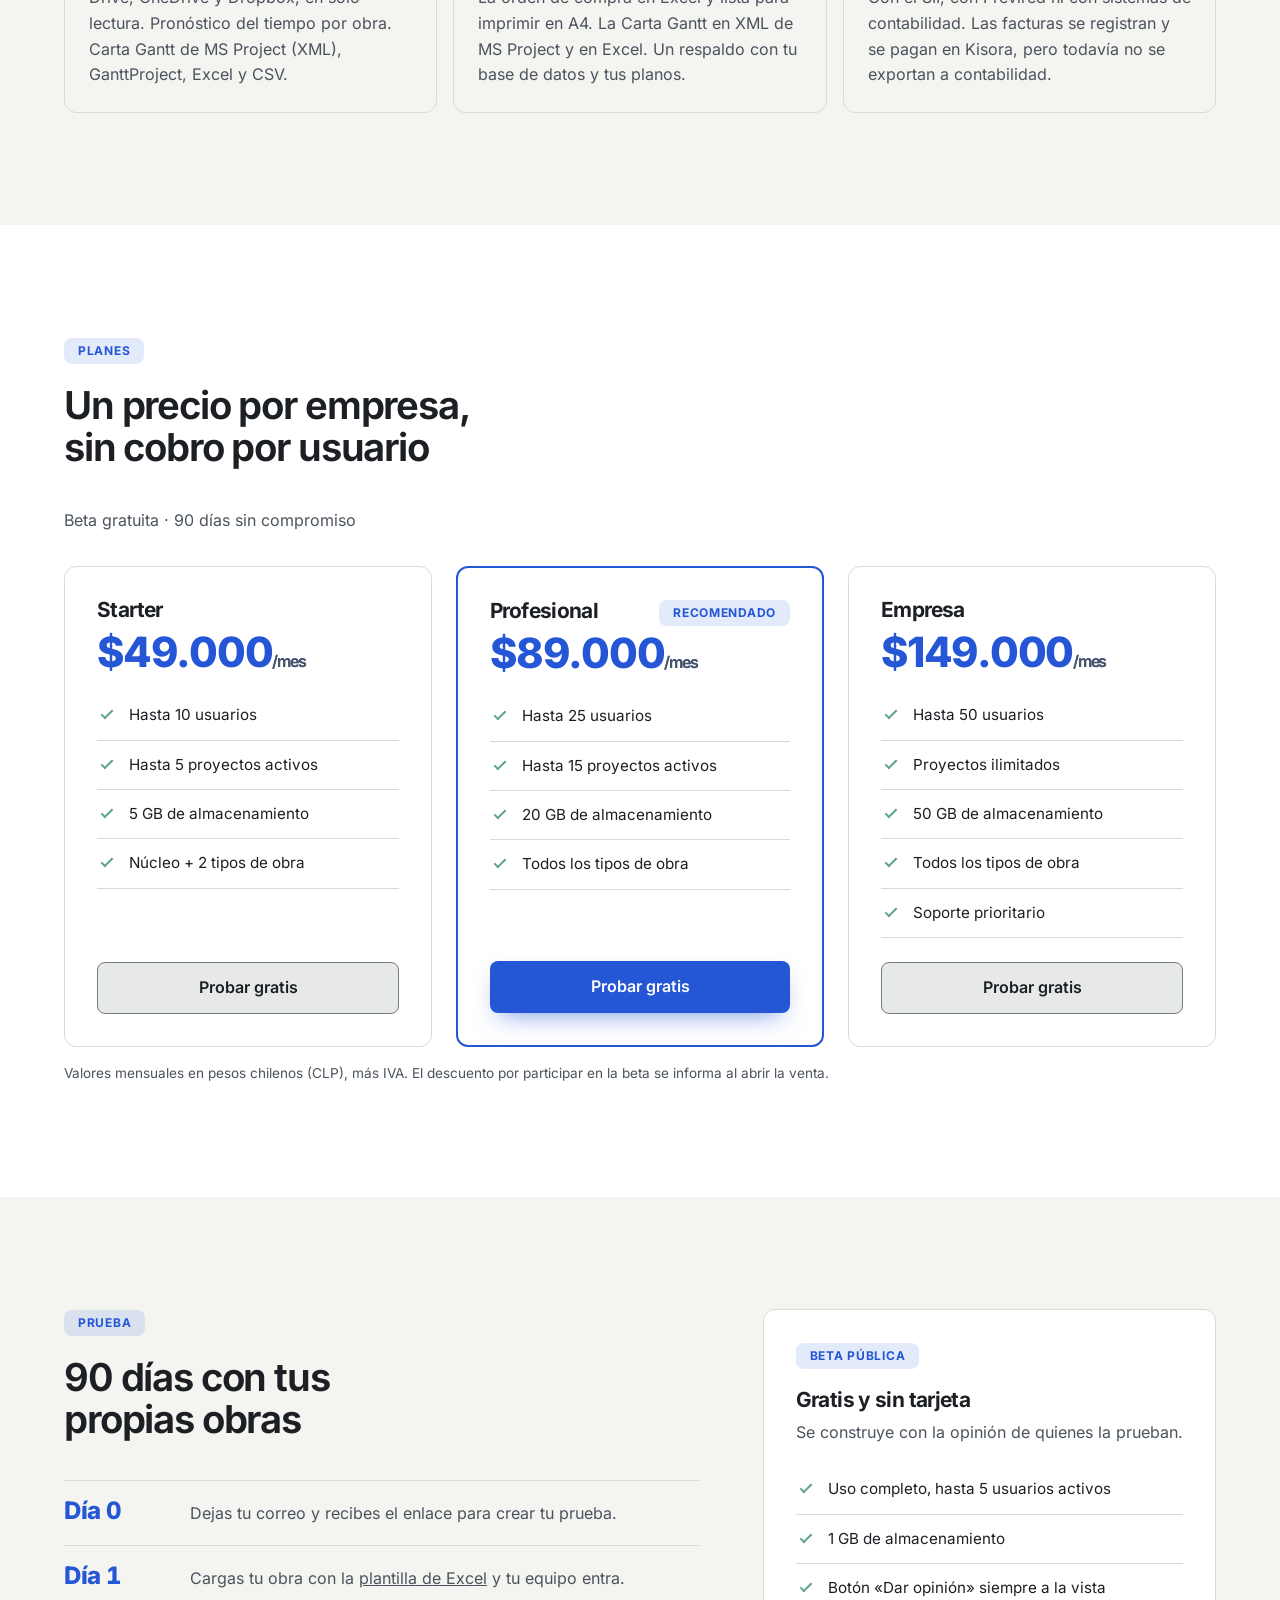
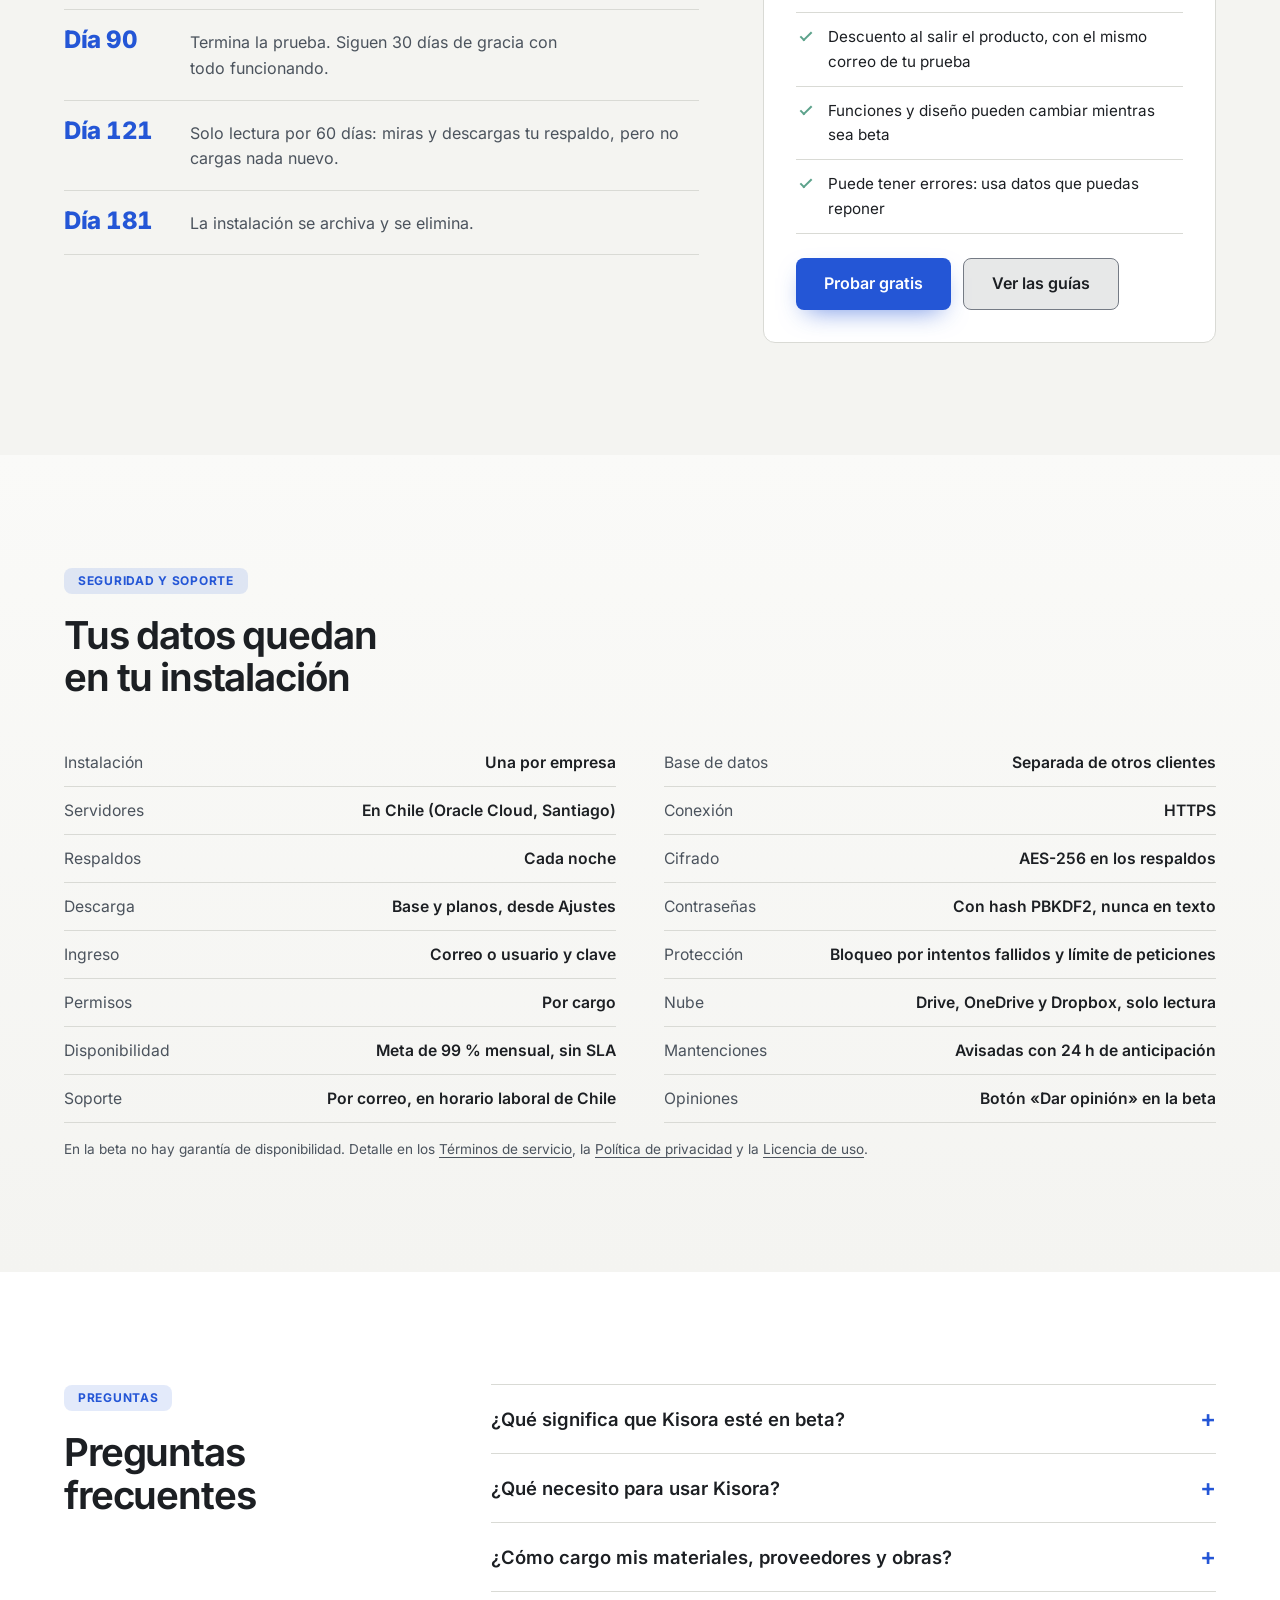
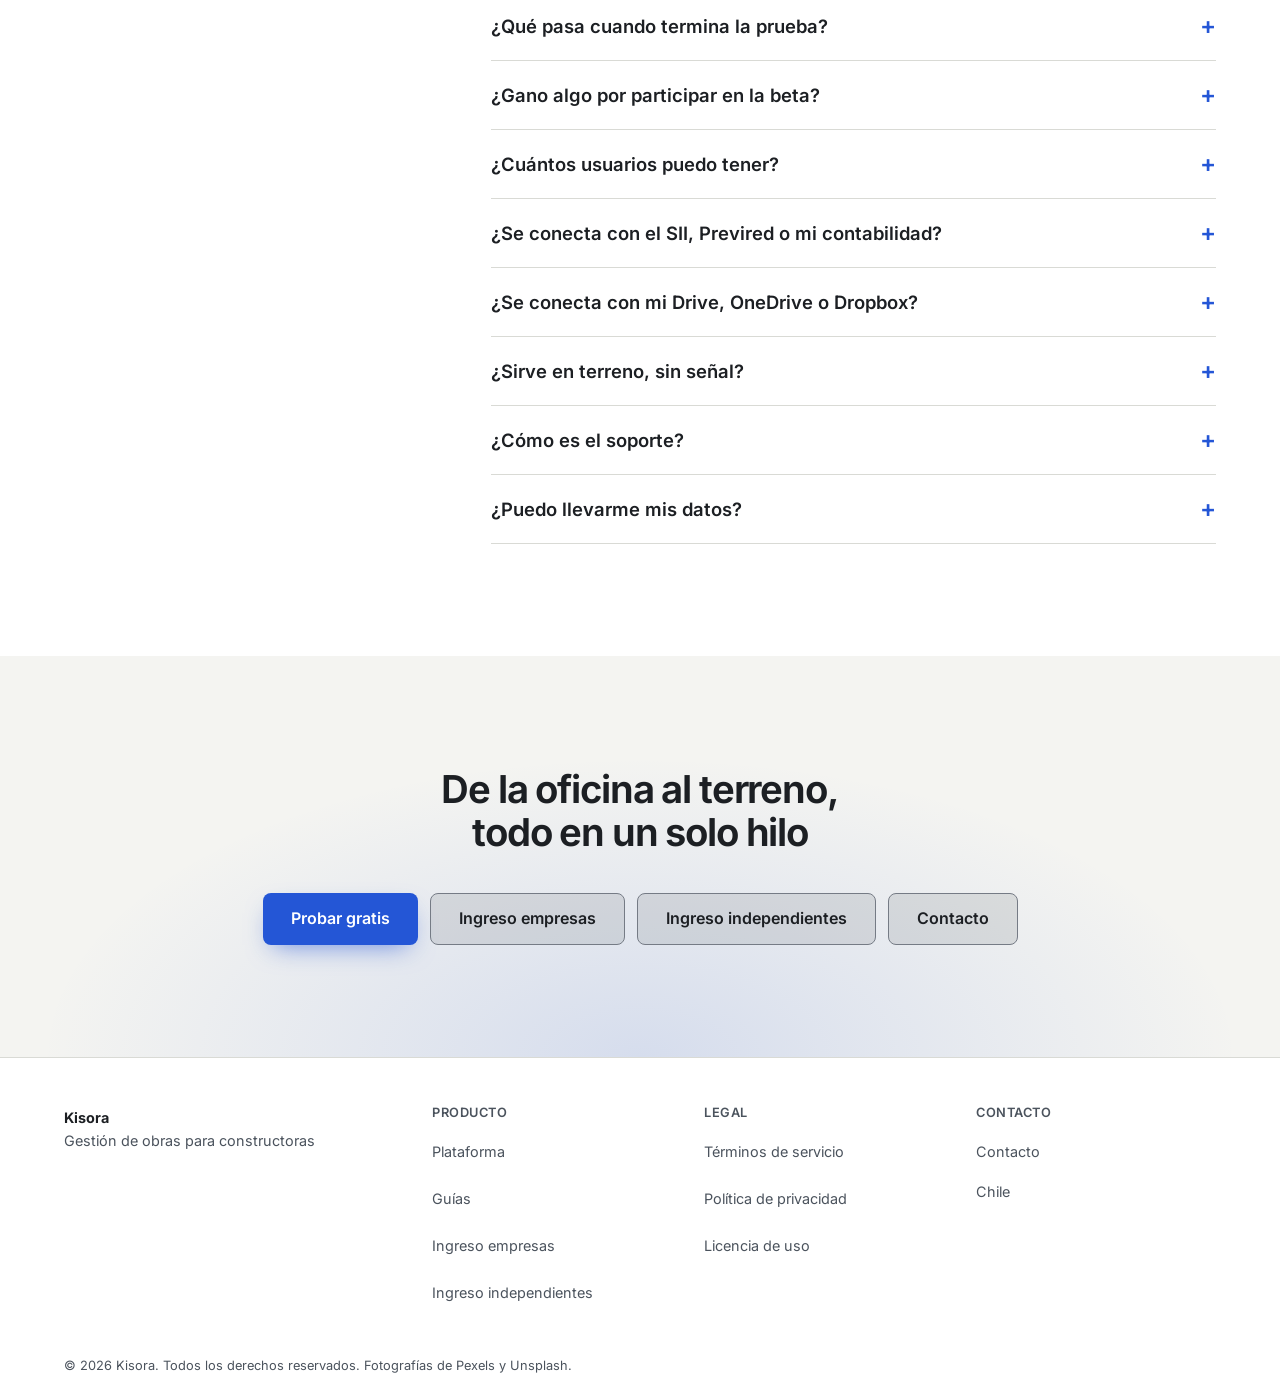
==== commit bb52271f: "Comparación de precio en el hero como tarjeta bajo el lead Co-Authored-By: Claude Sonnet 5.5 <norepl" ====
--- a/index.html
+++ b/index.html
@@ -55,6 +55,11 @@
       <span class="tag">Gestión de obras en Chile</span>
       <h1>La obra ordenada, de la oficina al terreno</h1>
       <p class="lead">Materiales, pagos, avance y personal en un solo sistema. Para quien firma las órdenes de compra en la oficina y para quien recibe los materiales en la obra.</p>
+      <div class="k-vs" role="group" aria-label="Comparación de precio">
+        <p class="k-vs-f"><span class="k-vs-n">Otras herramientas</span><span class="k-vs-p">desde $39 USD</span><span class="k-vs-u">por persona, por mes</span></p>
+        <p class="k-vs-f k-vs-k"><span class="k-vs-n">Kisora</span><span class="k-vs-p">desde $49.000 CLP</span><span class="k-vs-u">por mes, toda tu empresa. Sin límite de usuarios</span></p>
+        <a class="k-vs-l" href="#precios">Ver los 3 planes</a>
+      </div>
       <div class="acc">
         <a class="btn p" href="/probar.html">Probar gratis 90 días</a>
         <a class="btn" href="#plataforma">Ver la plataforma</a>
@@ -71,7 +76,6 @@
         <li><span>Materiales bajo el mínimo de bodega</span><b>2</b></li>
       </ul>
     </div></div>
-    <p class="k-vs"><span>Otras herramientas: desde <b>$39 USD</b> por persona, por mes.</span> <span>Kisora: desde <b>$49.000 CLP/mes</b> por toda tu empresa, sin límite de usuarios.</span> <a href="#precios">Ver planes</a></p>
   </div>
 </section>
 
--- a/css/nuevo.css
+++ b/css/nuevo.css
@@ -98,7 +98,13 @@
 .btn:not(.p),.tema{border:1.5px solid var(--btn-ln);background:var(--sf2);background:color-mix(in srgb,var(--ink) 10%,transparent)}
 .btn:not(.p):hover,.tema:hover{background:var(--sf2);background:color-mix(in srgb,var(--ink) 16%,transparent)}
 
-/* Franja de precio en el hero: fila completa bajo las dos columnas; en móvil queda entre el texto y la captura */
-.k-vs{grid-column:1/-1;order:1;display:flex;flex-wrap:wrap;gap:4px 16px;align-items:baseline;justify-content:center;padding:12px 16px;border:1px solid var(--ln);border-inline-start:4px solid var(--g);border-radius:12px;background:var(--sf);color:var(--ink);font-size:.95rem;line-height:1.45}
-.k-vs span{flex:none}.k-vs b{font-weight:700}.k-vs a{font-weight:600;text-underline-offset:3px;white-space:nowrap}
-@media(max-width:60rem){.k-vs{display:block;text-align:left}.k-vs span{display:block}.k-vs a{display:inline-block;margin-top:6px;padding-block:10px}}
+/* Comparación de precio bajo el lead: tarjeta de dos filas; Kisora resaltada con borde y etiqueta, no solo color */
+.k-vs{margin-top:24px;max-width:30rem;border:1px solid var(--ln);border-radius:12px;background:var(--sf);overflow:hidden}
+.k-vs-f{display:grid;grid-template-columns:auto 1fr;column-gap:16px;align-items:baseline;margin:0;padding:12px 18px}
+.k-vs-n{grid-row:span 2;font-size:.85rem;font-weight:600;color:var(--mu);min-width:7.5rem}
+.k-vs-p{font:800 1.35rem/1.2 var(--fd);letter-spacing:-.02em;color:var(--mu)}
+.k-vs-u{font-size:.85rem;color:var(--mu)}
+.k-vs-k{border-top:1px solid var(--ln);border-inline-start:4px solid var(--ac);padding-inline-start:14px;background:var(--h1)}
+.k-vs-k .k-vs-n,.k-vs-k .k-vs-p{color:var(--ink)}.k-vs-k .k-vs-p{font-size:1.6rem}.k-vs-k .k-vs-u{color:var(--ink)}
+.k-vs-l{display:flex;align-items:center;min-height:44px;padding:0 18px;border-top:1px solid var(--ln);font-size:.9rem;font-weight:600;text-underline-offset:3px}
+@media(max-width:30rem){.k-vs-f{grid-template-columns:1fr}.k-vs-n{grid-row:auto;min-width:0}}
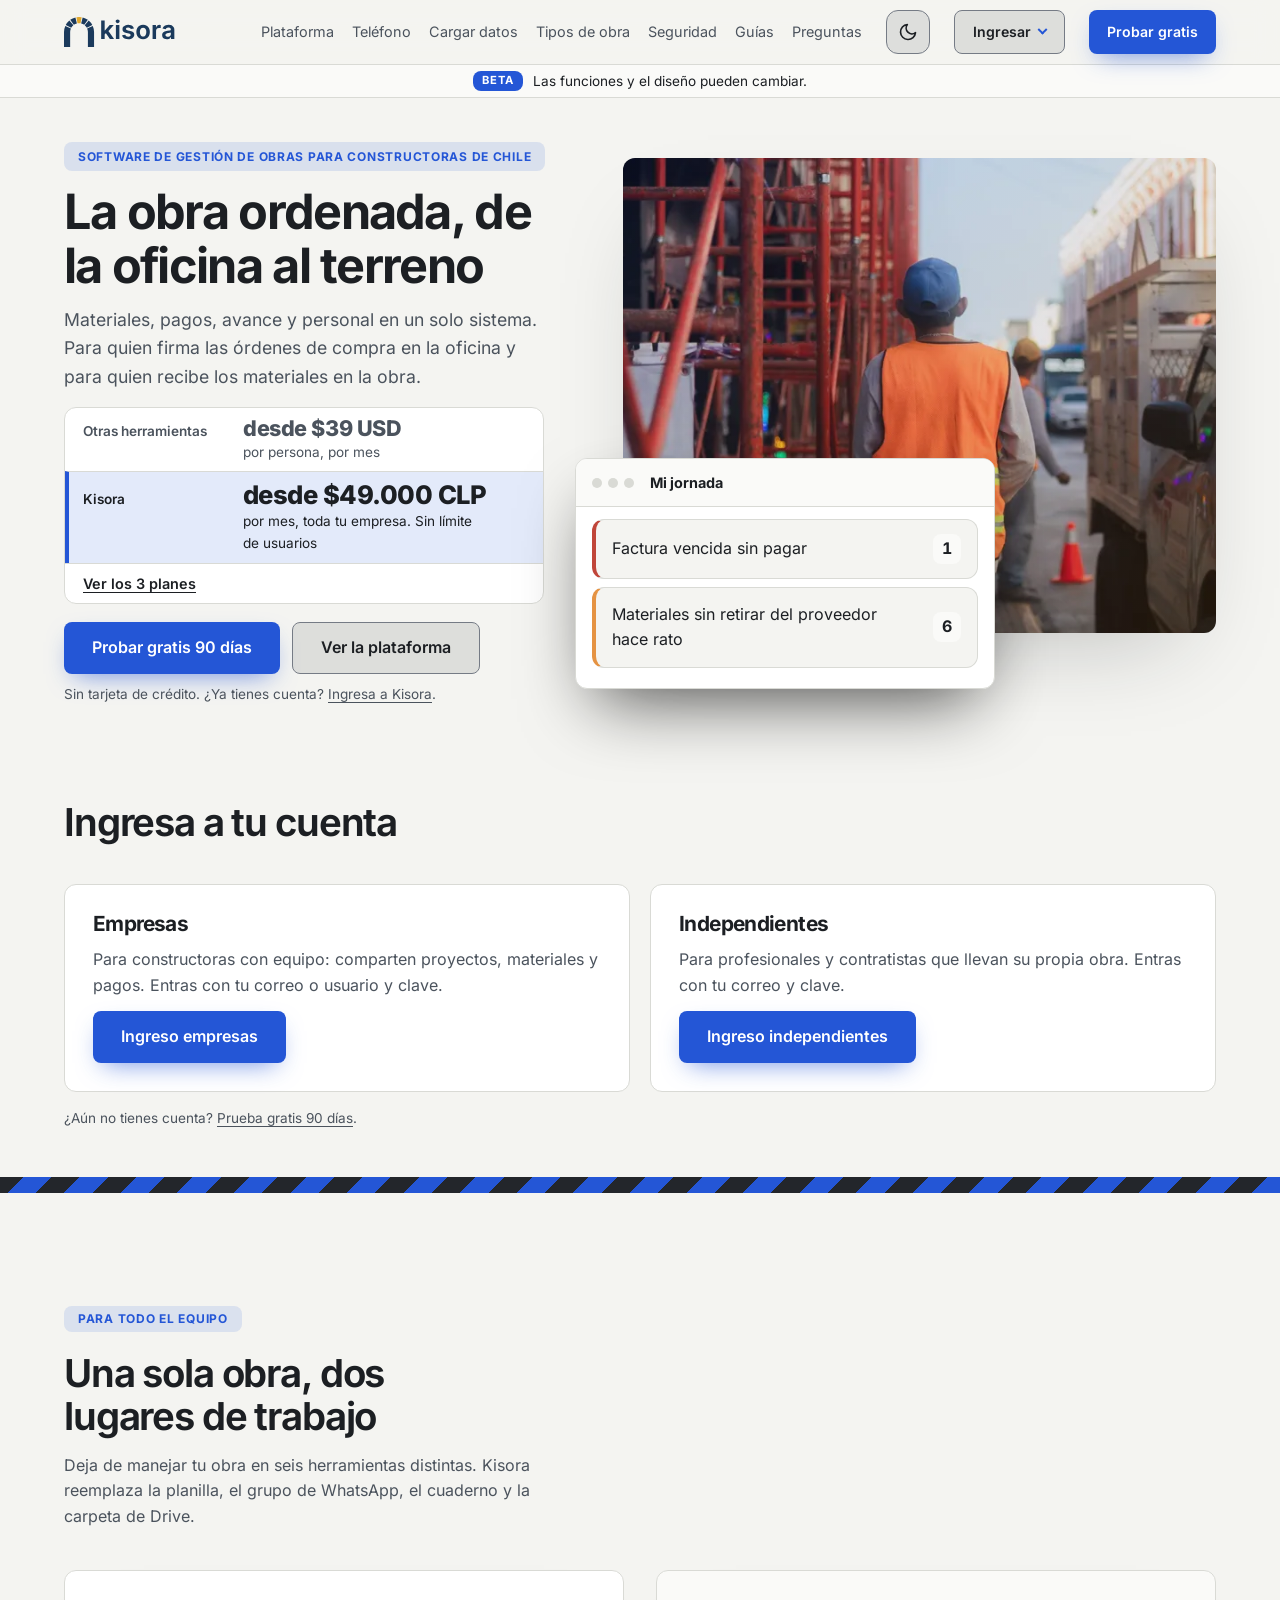
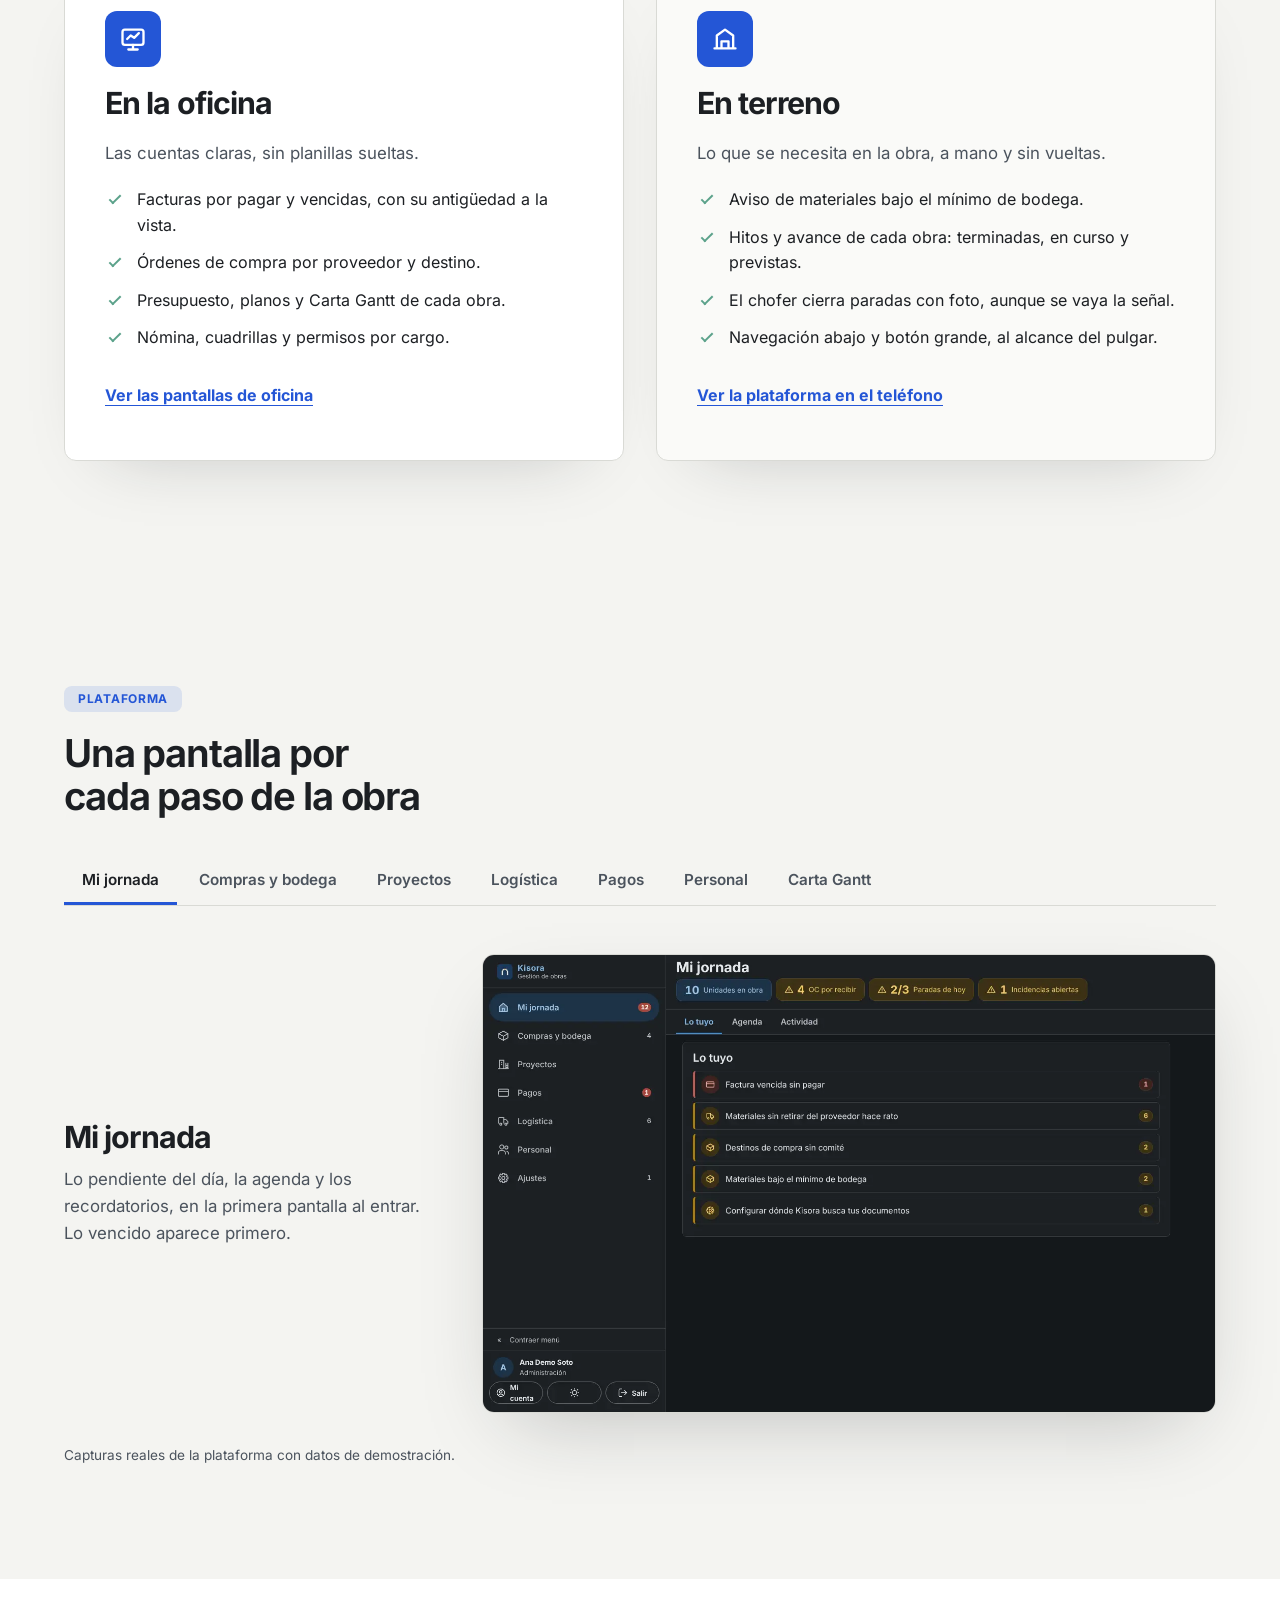
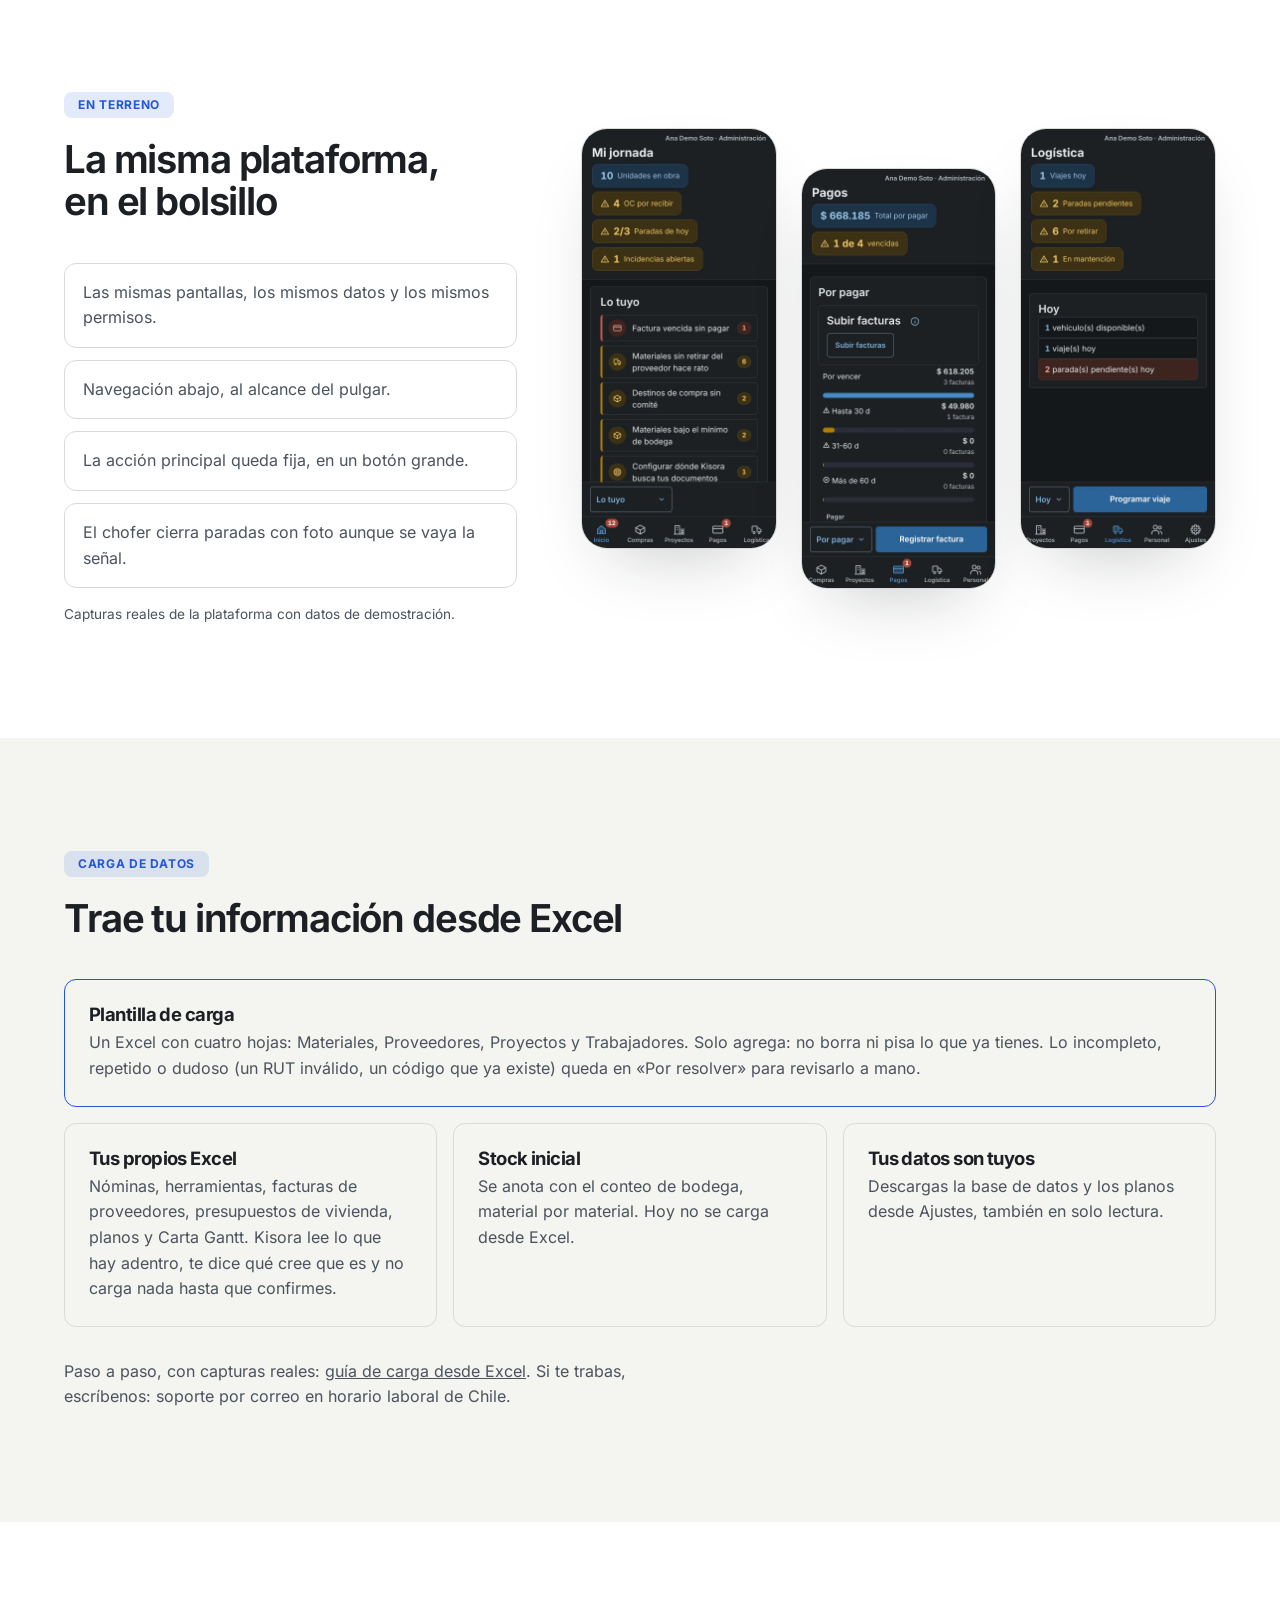
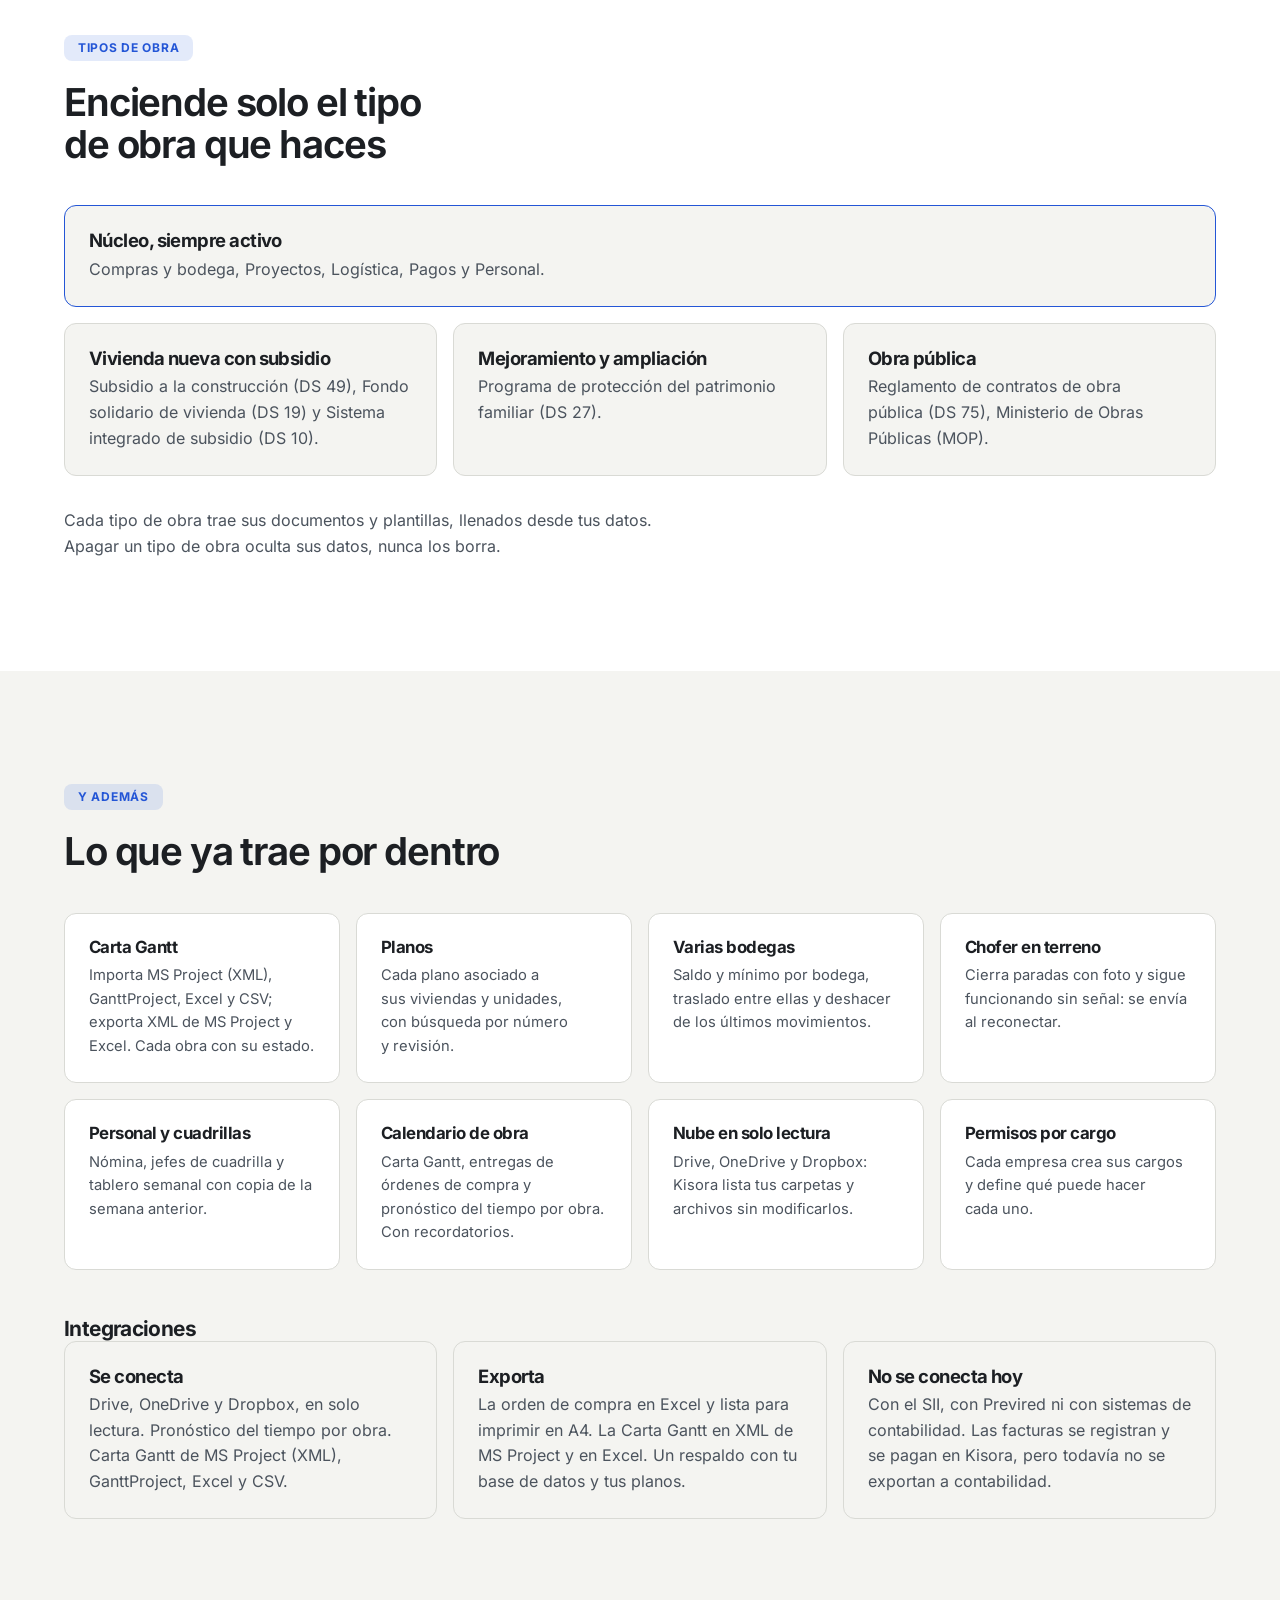
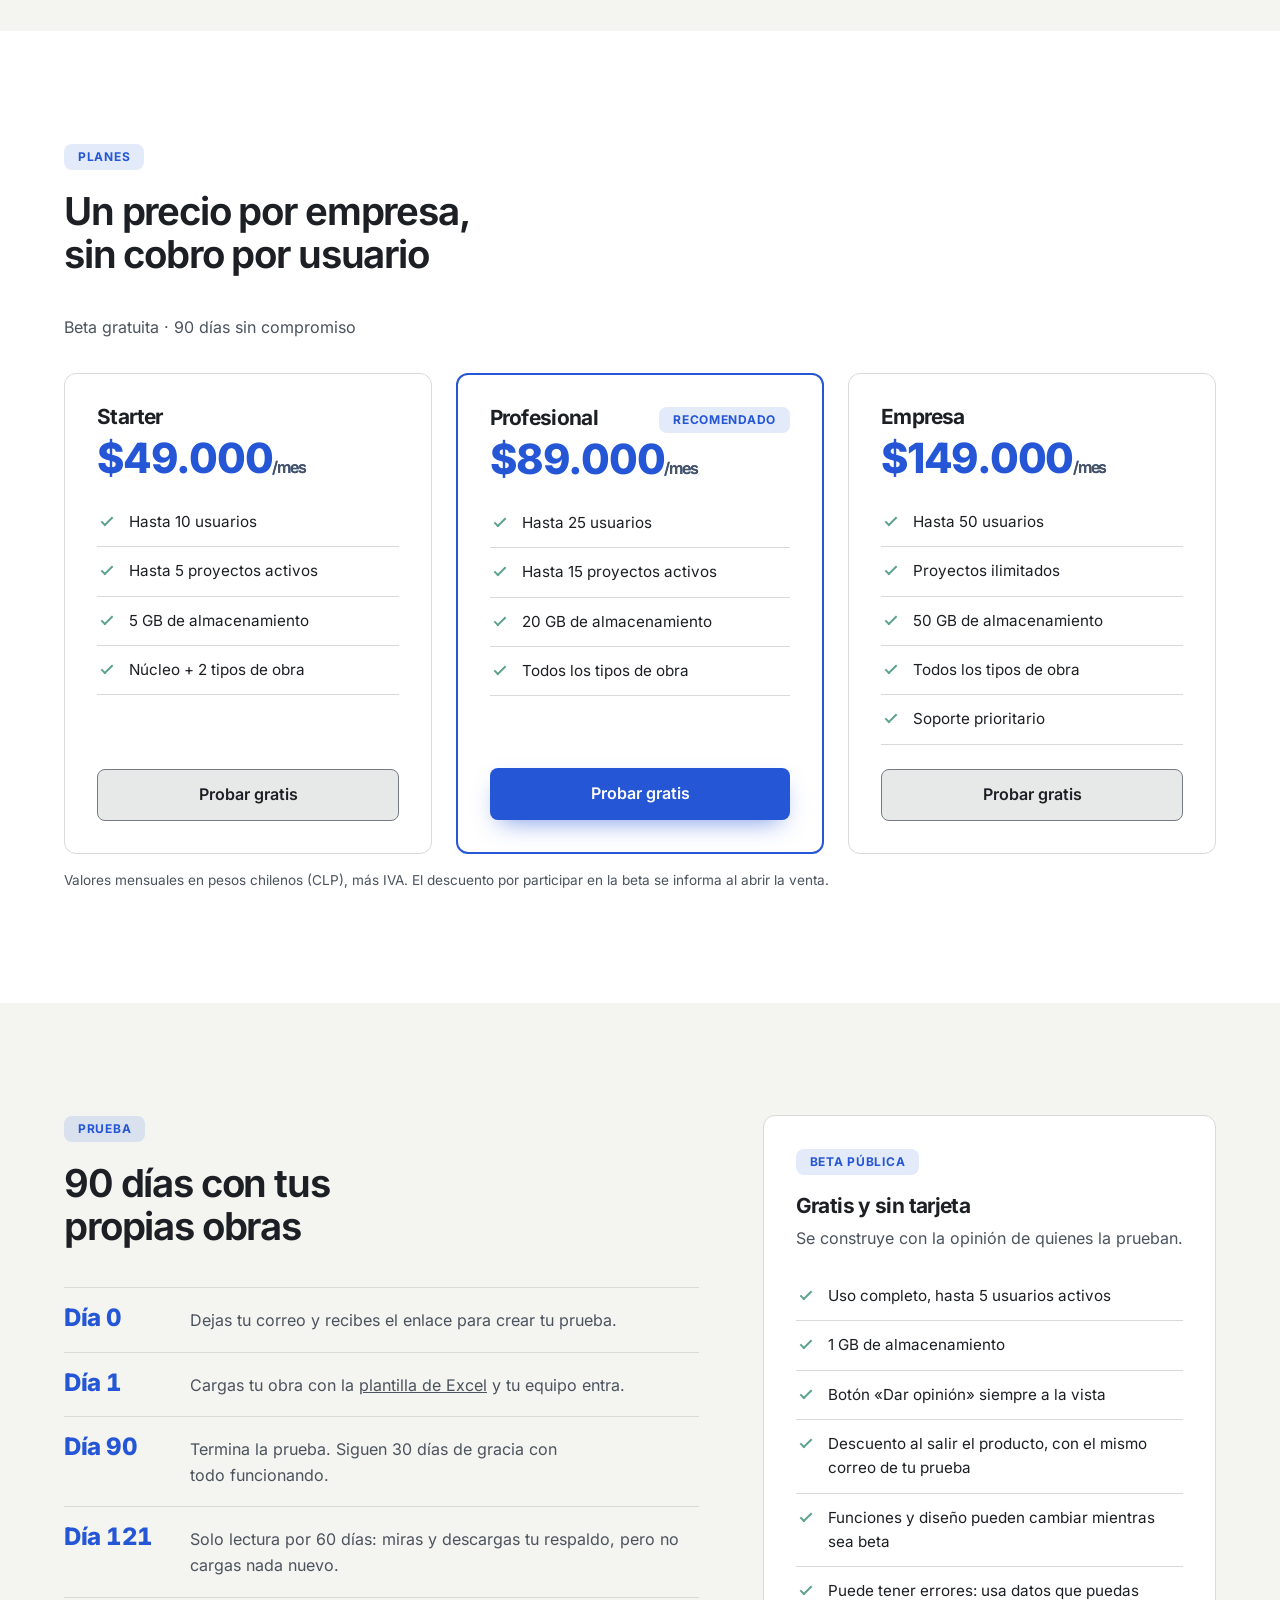
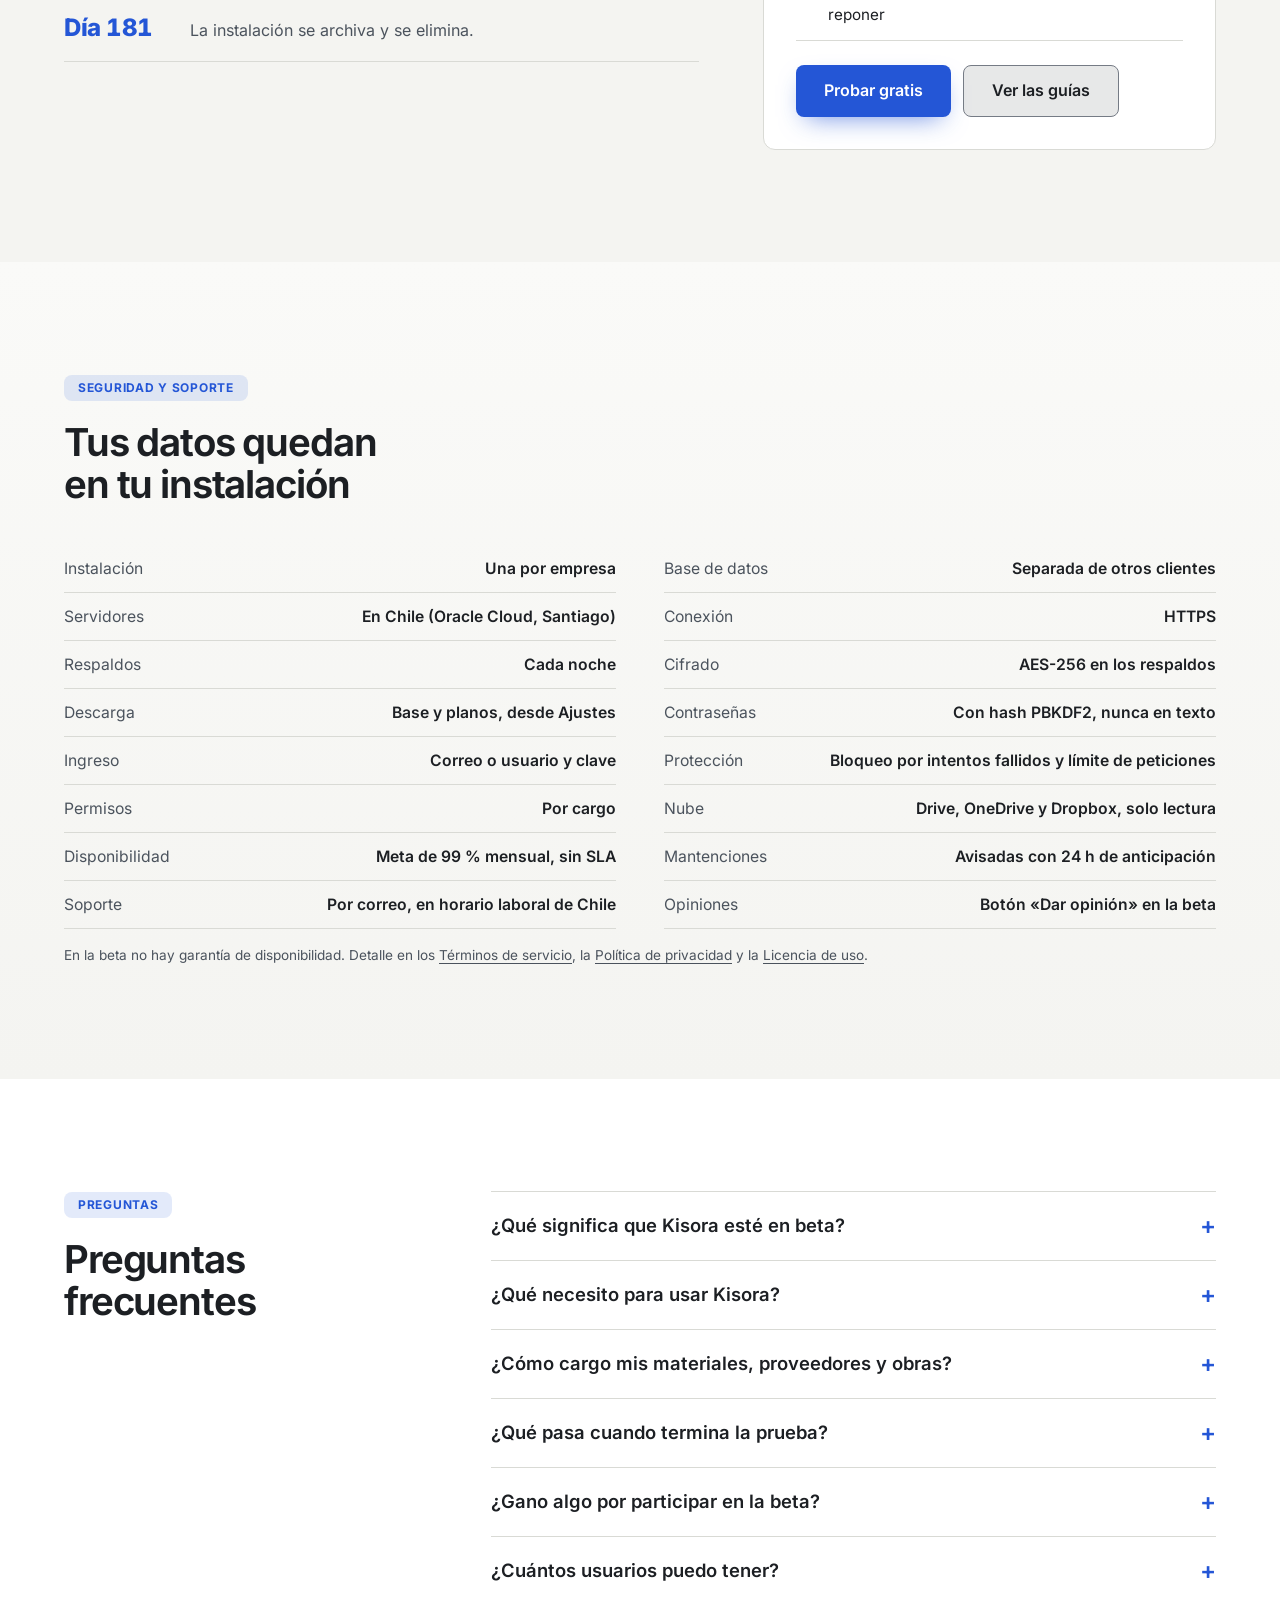
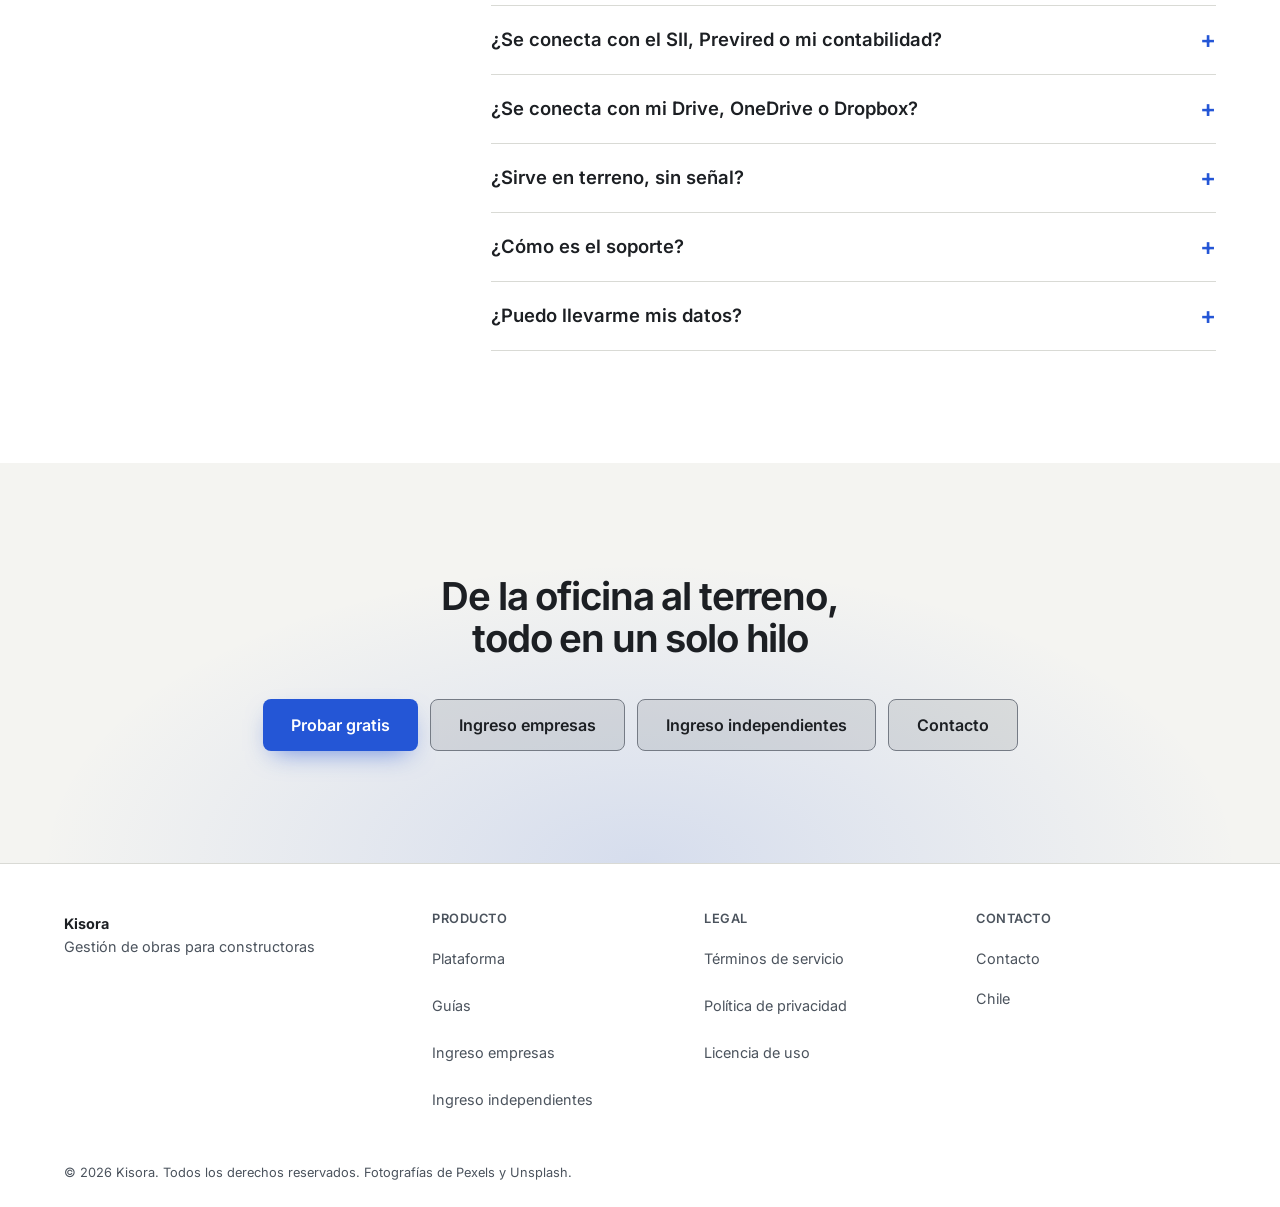
==== commit acfb5192: "SEO: títulos, descripciones, keywords, JSON-LD con offers, h2 visible, robots y sitemap Co-Authored-" ====
--- a/index.html
+++ b/index.html
@@ -3,16 +3,17 @@
 <head>
 <meta charset="utf-8">
 <meta name="viewport" content="width=device-width, initial-scale=1">
-<title>Kisora: gestión de obras para constructoras de Chile</title>
-<meta name="description" content="Plataforma de gestión de obras para constructoras chilenas. Compras, bodega, proyectos, logística y pagos en un solo lugar.">
+<title>Software de gestión de obras para constructoras en Chile | Kisora</title>
+<meta name="description" content="Software de gestión de obras para constructoras en Chile: compras, bodega, proyectos, logística, pagos y personal en un solo sistema. Vivienda social y obra pública. Prueba gratis.">
+<meta name="keywords" content="gestión de obras, constructora, Chile, compras, bodega, proyectos, logística, pagos, personal, vivienda social, obra pública, DS 49, DS 75">
 <link rel="canonical" href="https://kisora.cl/">
 <meta name="theme-color" content="#F4F4F1">
 <meta http-equiv="Content-Security-Policy" content="default-src 'self'; img-src 'self' data:; connect-src 'self' https://alta.kisora.cl; object-src 'none'; base-uri 'self'; form-action 'self'">
 <meta property="og:type" content="website">
 <meta property="og:locale" content="es_CL">
 <meta property="og:site_name" content="Kisora">
-<meta property="og:title" content="Kisora: gestión de obras para constructoras">
-<meta property="og:description" content="Compras, bodega, proyectos, logística y pagos en un solo lugar.">
+<meta property="og:title" content="Software de gestión de obras para constructoras en Chile | Kisora">
+<meta property="og:description" content="Compras, bodega, proyectos, logística, pagos y personal en un solo sistema para constructoras de Chile.">
 <meta property="og:url" content="https://kisora.cl/">
 <meta property="og:image" content="https://kisora.cl/img/og.png">
 <meta name="twitter:card" content="summary_large_image">
@@ -25,8 +26,8 @@
 <link rel="stylesheet" href="/css/paleta.css">
 <script type="application/ld+json">
 {"@context":"https://schema.org","@graph":[
-{"@type":"Organization","name":"Kisora","url":"https://kisora.cl/","logo":"https://kisora.cl/img/icon-512.png","areaServed":"CL"},
-{"@type":"SoftwareApplication","name":"Kisora","applicationCategory":"BusinessApplication","operatingSystem":"Web","inLanguage":"es-CL","url":"https://kisora.cl/","description":"Gestión de obras para constructoras: compras, bodega, proyectos, logística, pagos y personal."}
+{"@type":"Organization","name":"Kisora","url":"https://kisora.cl/","logo":"https://kisora.cl/img/icon-512.png","areaServed":"CL","availableLanguage":"es-CL"},
+{"@type":"SoftwareApplication","name":"Kisora","applicationCategory":"BusinessApplication","operatingSystem":"Web","inLanguage":"es-CL","url":"https://kisora.cl/","description":"Gestión de obras para constructoras: compras, bodega, proyectos, logística, pagos y personal.","availableLanguage":"es-CL","keywords":"gestión de obras, constructora, Chile, compras, bodega, proyectos, logística, pagos, personal, vivienda social, obra pública, DS 49, DS 75","offers":[{"@type":"Offer","name":"Starter","price":"49000","priceCurrency":"CLP"},{"@type":"Offer","name":"Profesional","price":"89000","priceCurrency":"CLP"},{"@type":"Offer","name":"Empresa","price":"149000","priceCurrency":"CLP"}]}
 ]}
 </script>
 <script src="/js/tema.js"></script>
@@ -52,7 +53,7 @@
 <section class="k-hero">
   <div class="c k-hg">
     <div class="k-in">
-      <span class="tag">Gestión de obras en Chile</span>
+      <h2 class="tag">Software de gestión de obras para constructoras de Chile</h2>
       <h1>La obra ordenada, de la oficina al terreno</h1>
       <p class="lead">Materiales, pagos, avance y personal en un solo sistema. Para quien firma las órdenes de compra en la oficina y para quien recibe los materiales en la obra.</p>
       <div class="k-vs" role="group" aria-label="Comparación de precio">
--- a/css/nuevo.css
+++ b/css/nuevo.css
@@ -2,6 +2,7 @@
 :root{--fd:"Inter","Segoe UI",system-ui,sans-serif}
 h1,h2,h3,.k-big,.cifra,.dia{font-family:var(--fd)}
 h1{font-weight:700;letter-spacing:-.035em}h2{font-weight:650}
+h2.tag{font:700 .75rem/1.3 var(--m);max-width:none;margin-bottom:14px}
 .btn{border-radius:8px;min-height:52px;padding:0 28px}.btn.s{min-height:44px;padding:0 18px}
 .btn.p{box-shadow:0 10px 26px -10px var(--gs)}
 .tag{display:inline-flex;align-items:center;gap:8px;padding:7px 14px;border-radius:8px;background:var(--h1);letter-spacing:.06em;margin-bottom:20px}
@@ -101,10 +102,14 @@
 /* Comparación de precio bajo el lead: tarjeta de dos filas; Kisora resaltada con borde y etiqueta, no solo color */
 .k-vs{margin-top:24px;max-width:30rem;border:1px solid var(--ln);border-radius:12px;background:var(--sf);overflow:hidden}
 .k-vs-f{display:grid;grid-template-columns:auto 1fr;column-gap:16px;align-items:baseline;margin:0;padding:12px 18px}
-.k-vs-n{grid-row:span 2;font-size:.85rem;font-weight:600;color:var(--mu);min-width:7.5rem}
+.k-vs-n{grid-row:span 2;font-size:.85rem;font-weight:600;color:var(--mu);min-width:9rem}
 .k-vs-p{font:800 1.35rem/1.2 var(--fd);letter-spacing:-.02em;color:var(--mu)}
 .k-vs-u{font-size:.85rem;color:var(--mu)}
 .k-vs-k{border-top:1px solid var(--ln);border-inline-start:4px solid var(--ac);padding-inline-start:14px;background:var(--h1)}
 .k-vs-k .k-vs-n,.k-vs-k .k-vs-p{color:var(--ink)}.k-vs-k .k-vs-p{font-size:1.6rem}.k-vs-k .k-vs-u{color:var(--ink)}
 .k-vs-l{display:flex;align-items:center;min-height:44px;padding:0 18px;border-top:1px solid var(--ln);font-size:.9rem;font-weight:600;text-underline-offset:3px}
 @media(max-width:30rem){.k-vs-f{grid-template-columns:1fr}.k-vs-n{grid-row:auto;min-width:0}}
+
+/* Escritorio: título del hero más contenido para que la tarjeta de precio quede completa en 1366×768 */
+@media(min-width:60.01rem){.k-hg h1{font-size:clamp(2.4rem,3.8vw,3.4rem);max-width:18ch}.k-hero{padding-block-start:clamp(28px,3.5vw,44px)}.k-hg .tag{margin-bottom:14px}}
+@media(min-width:60.01rem){.k-hg .lead{margin-top:14px;font-size:1.1rem}.k-vs{margin-top:16px}.k-vs-f{padding-block:8px}.k-vs-l{min-height:40px}.k-hg .acc{margin-top:18px}.k-hg .nota{margin-top:10px}}
